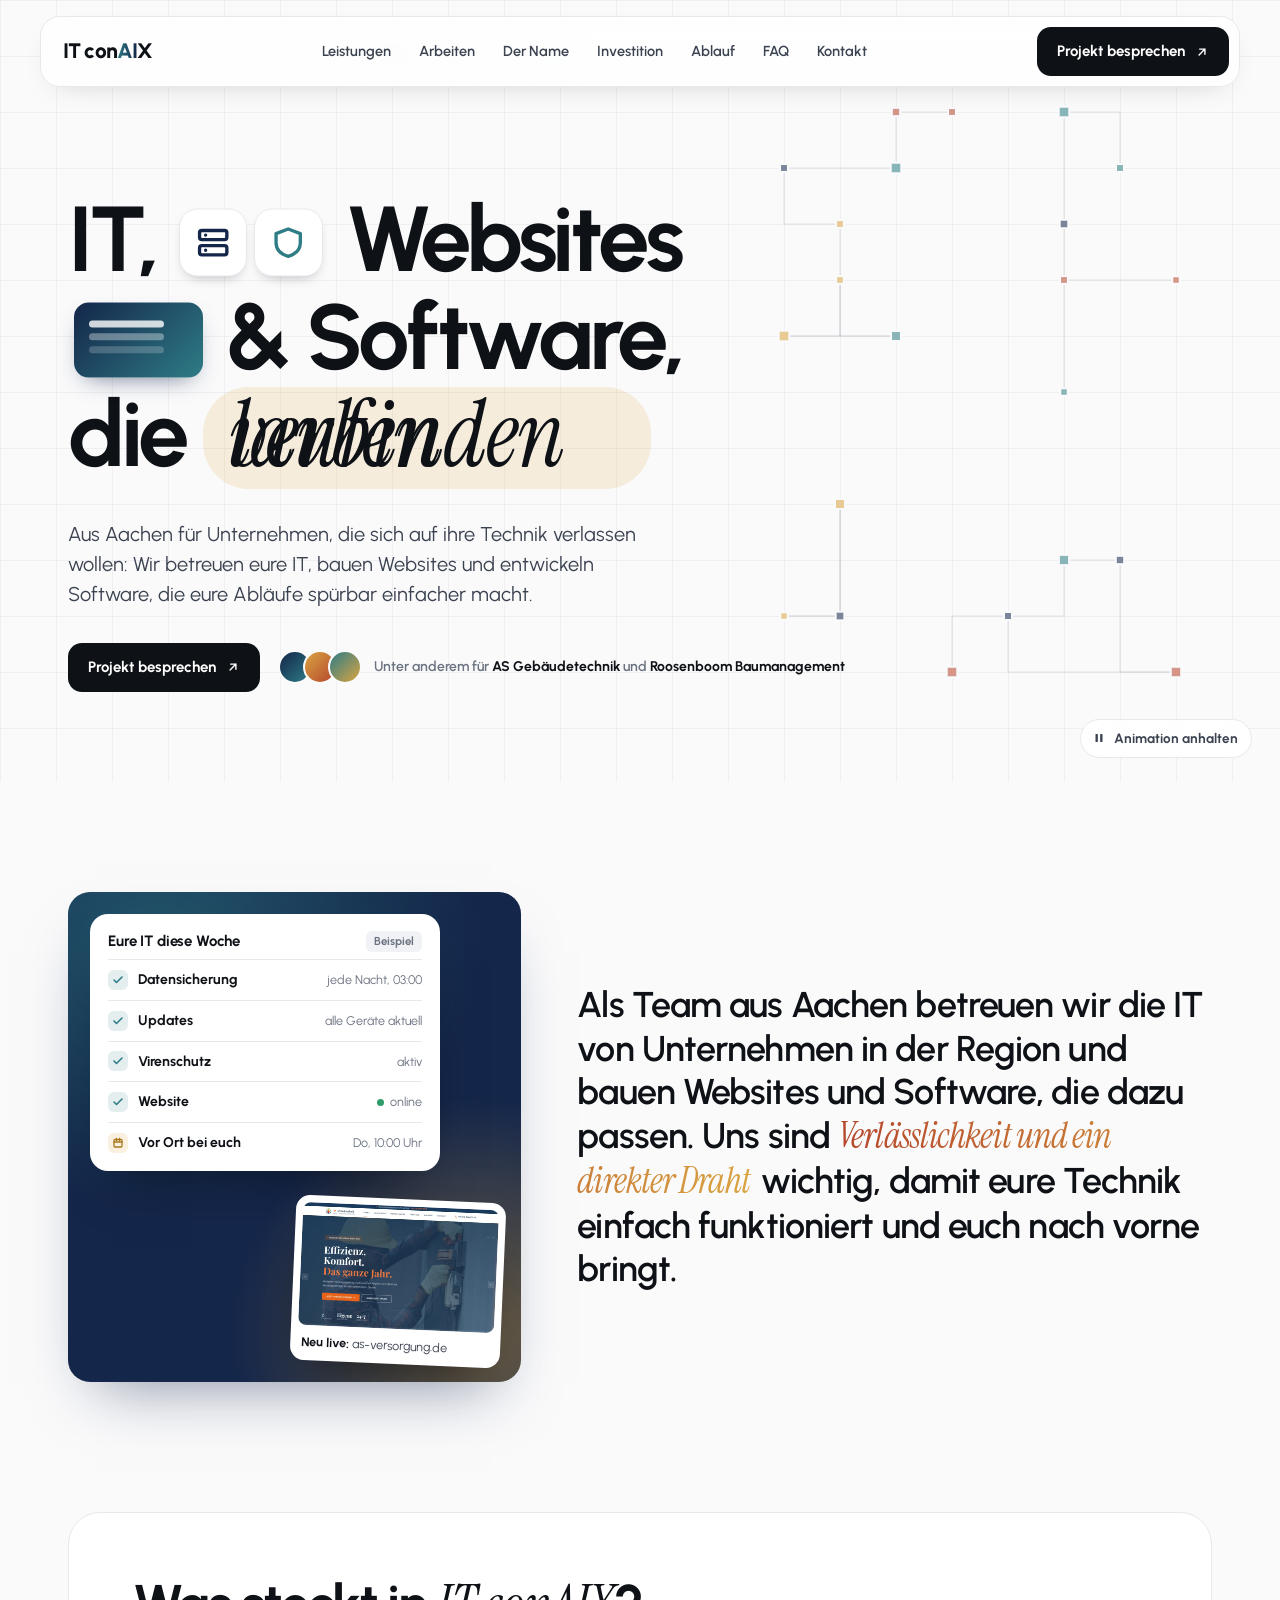
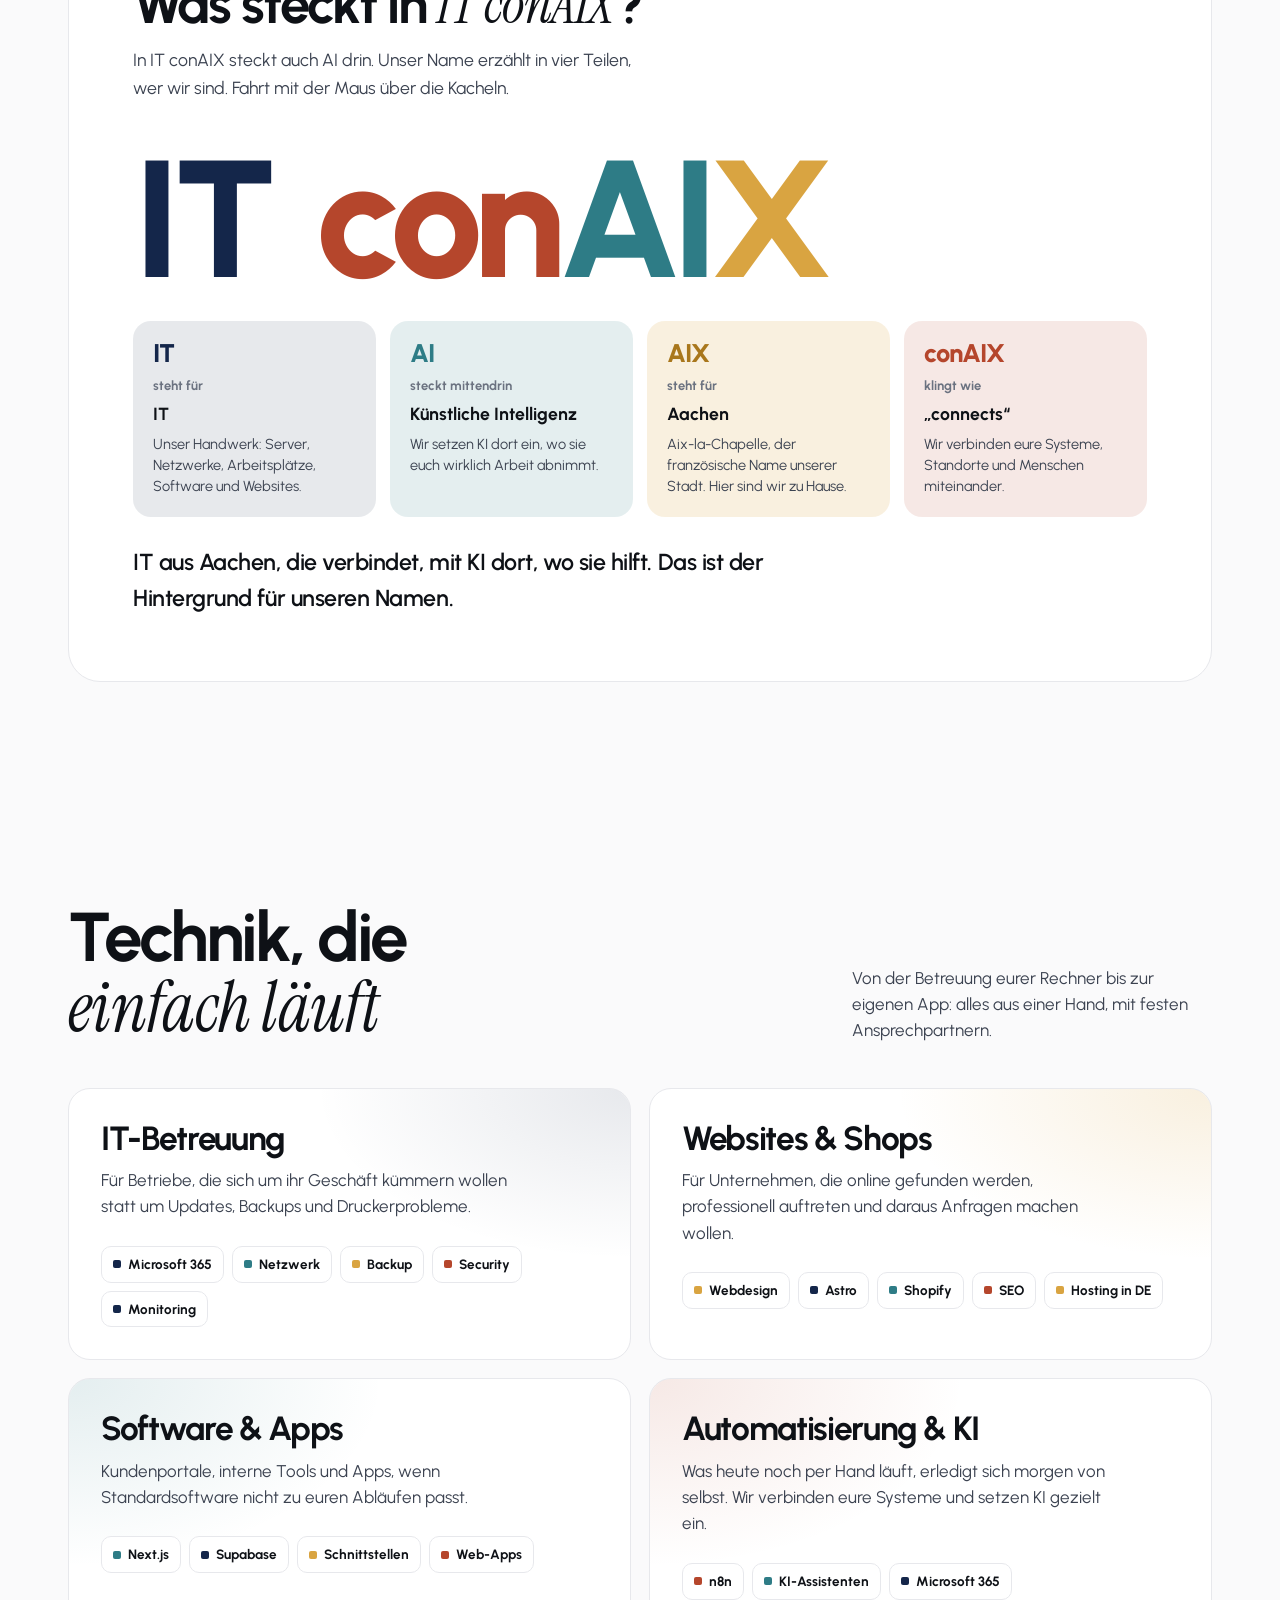
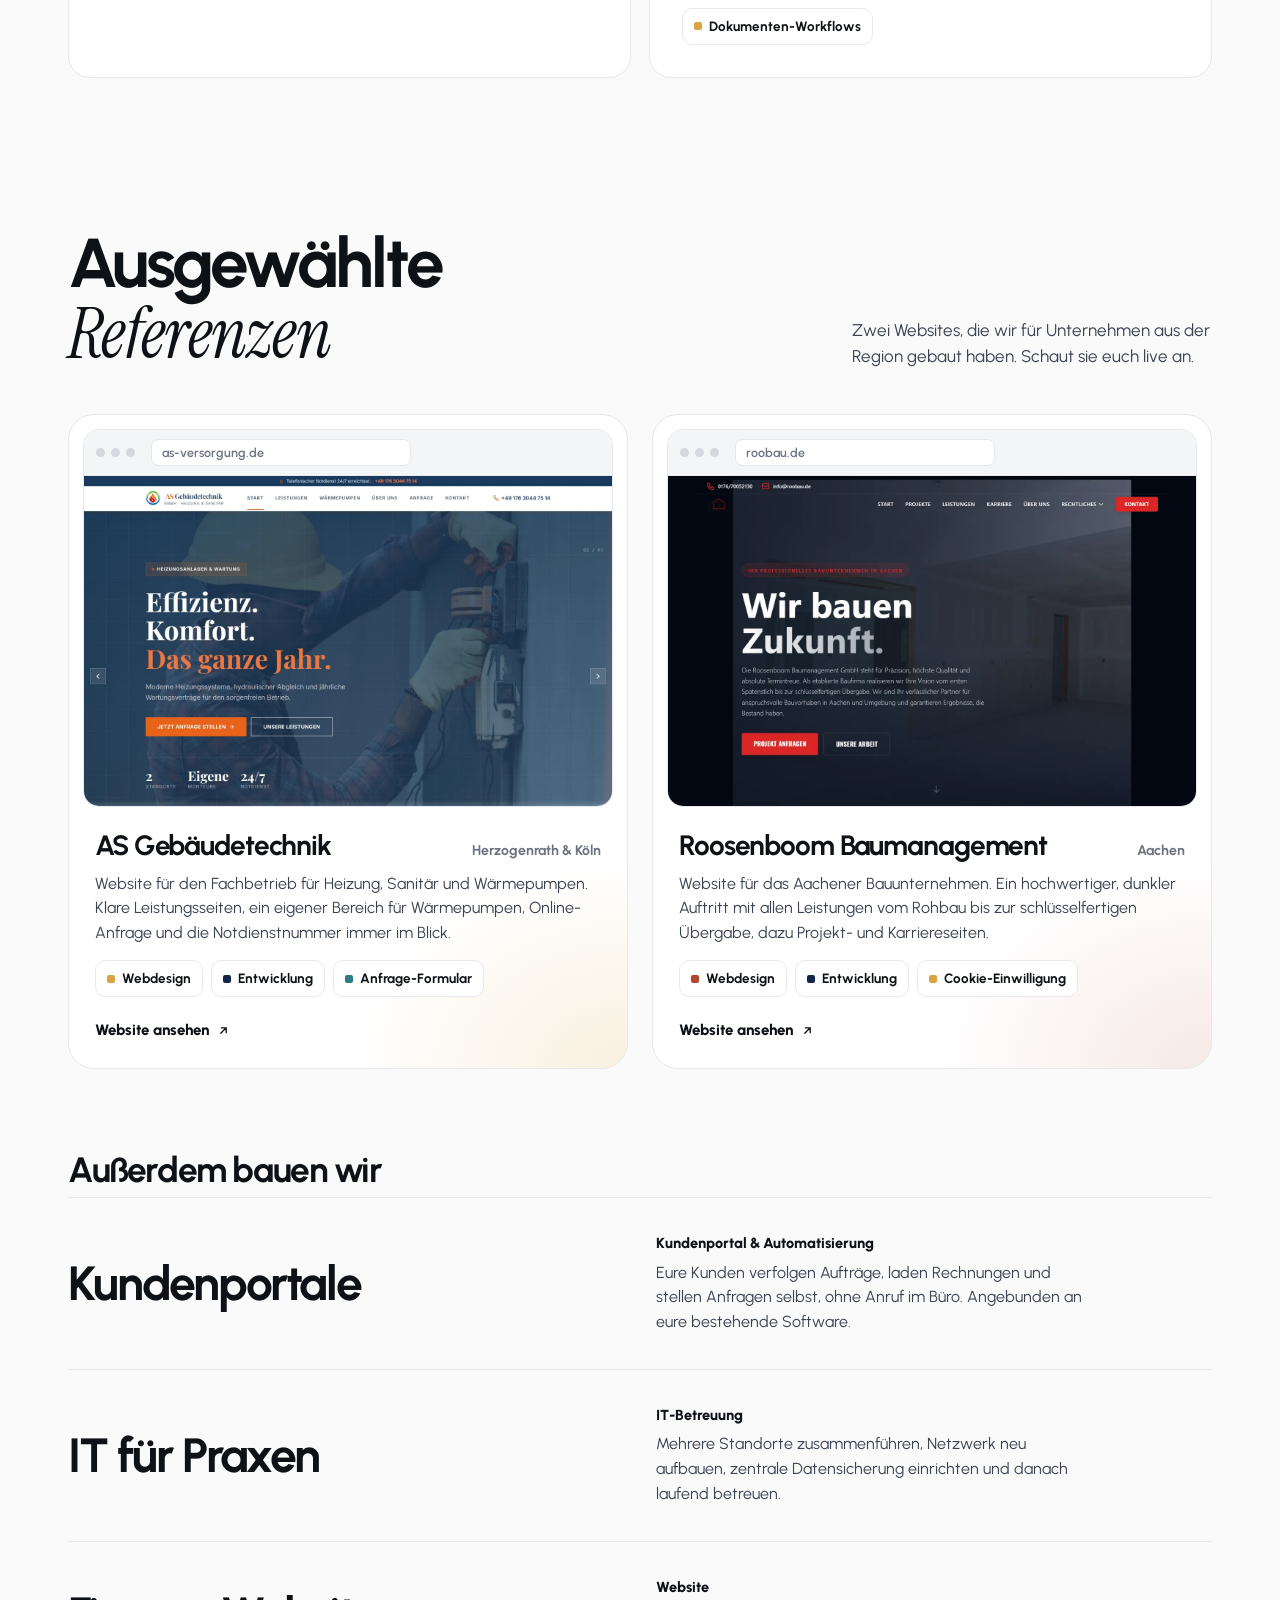
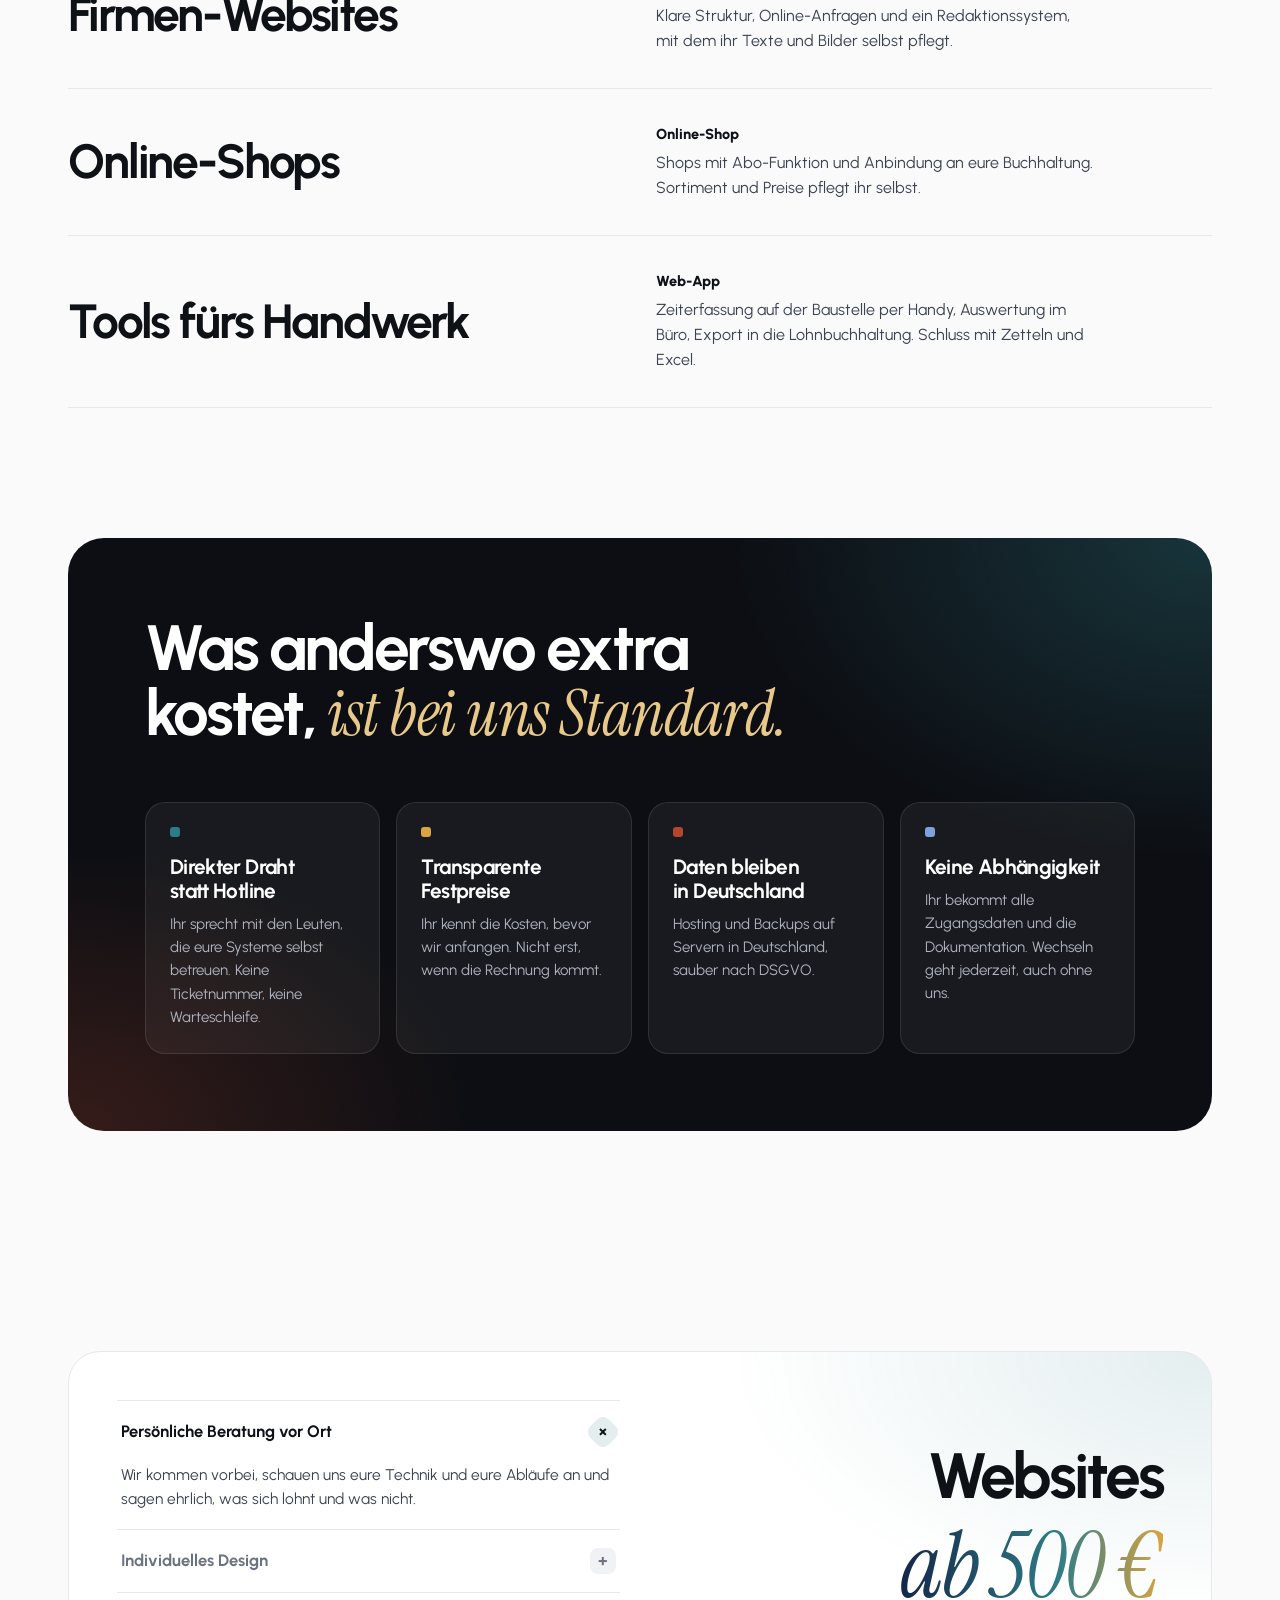
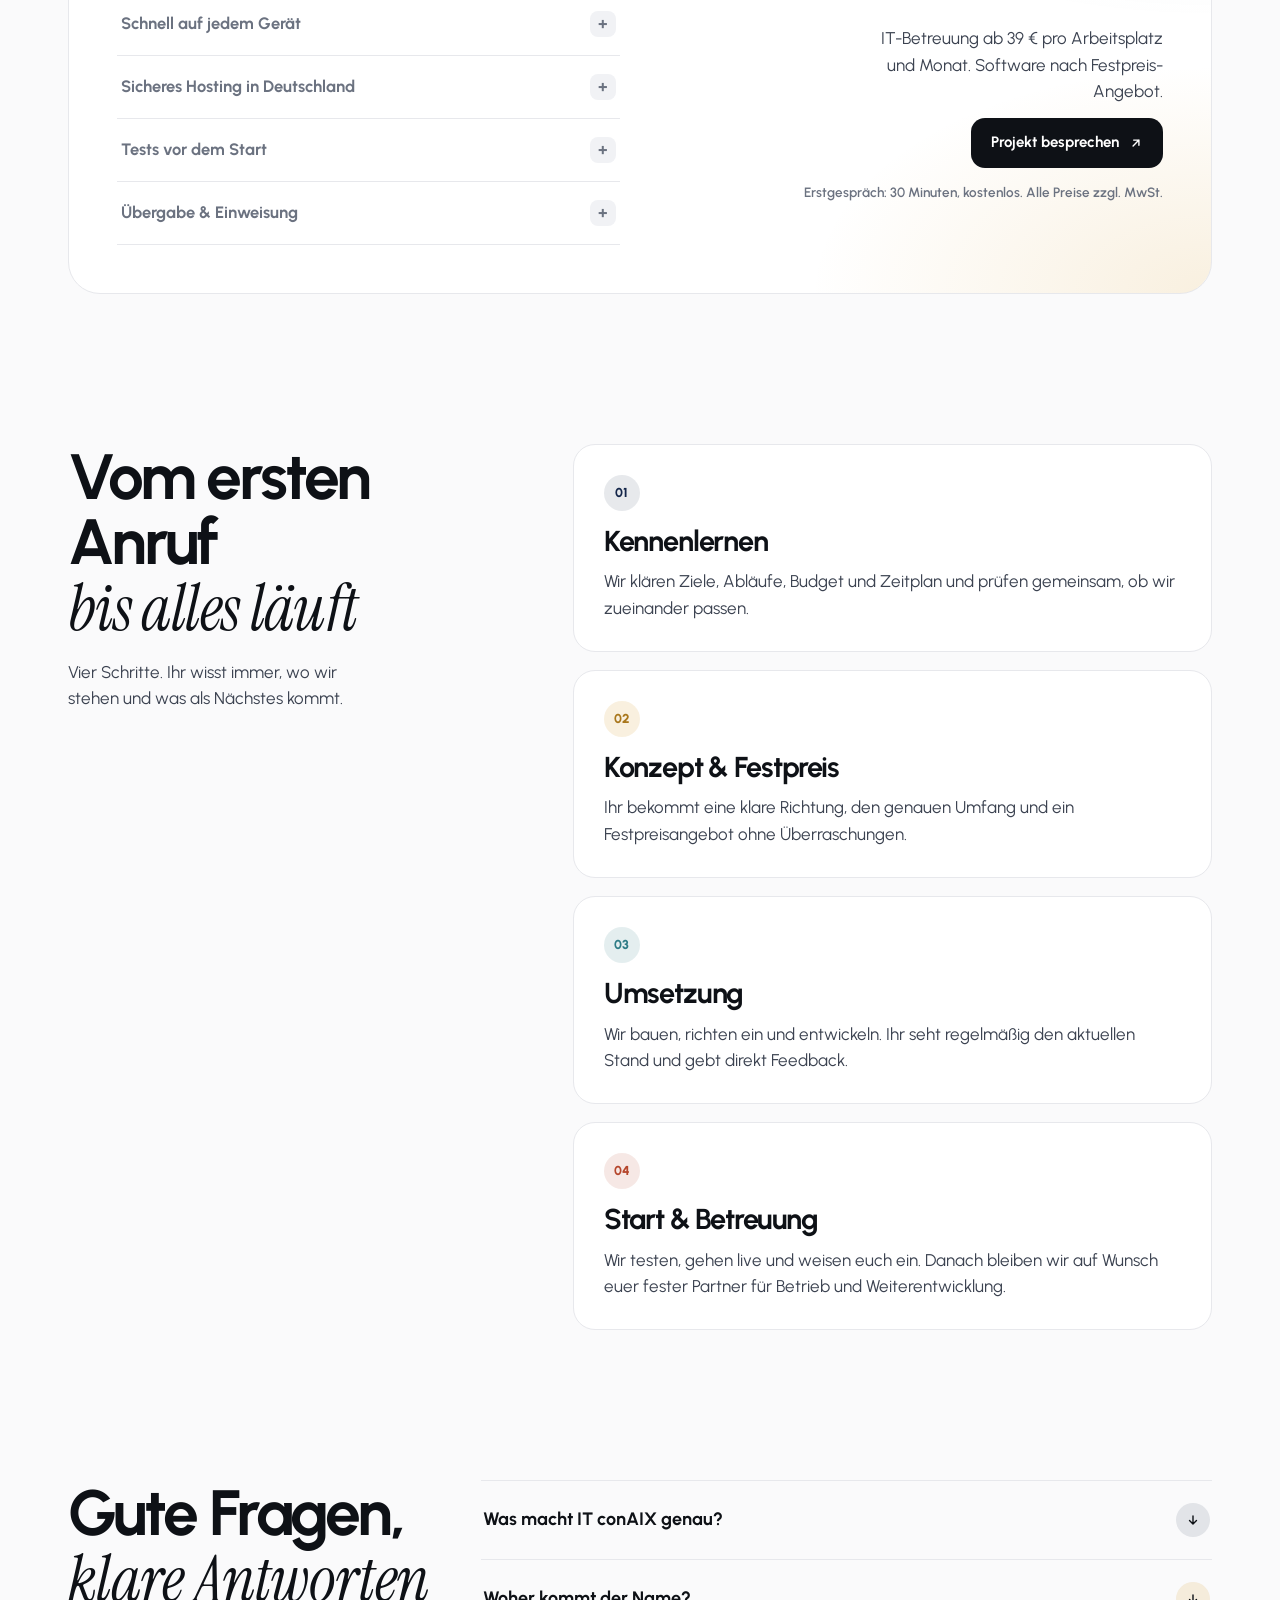
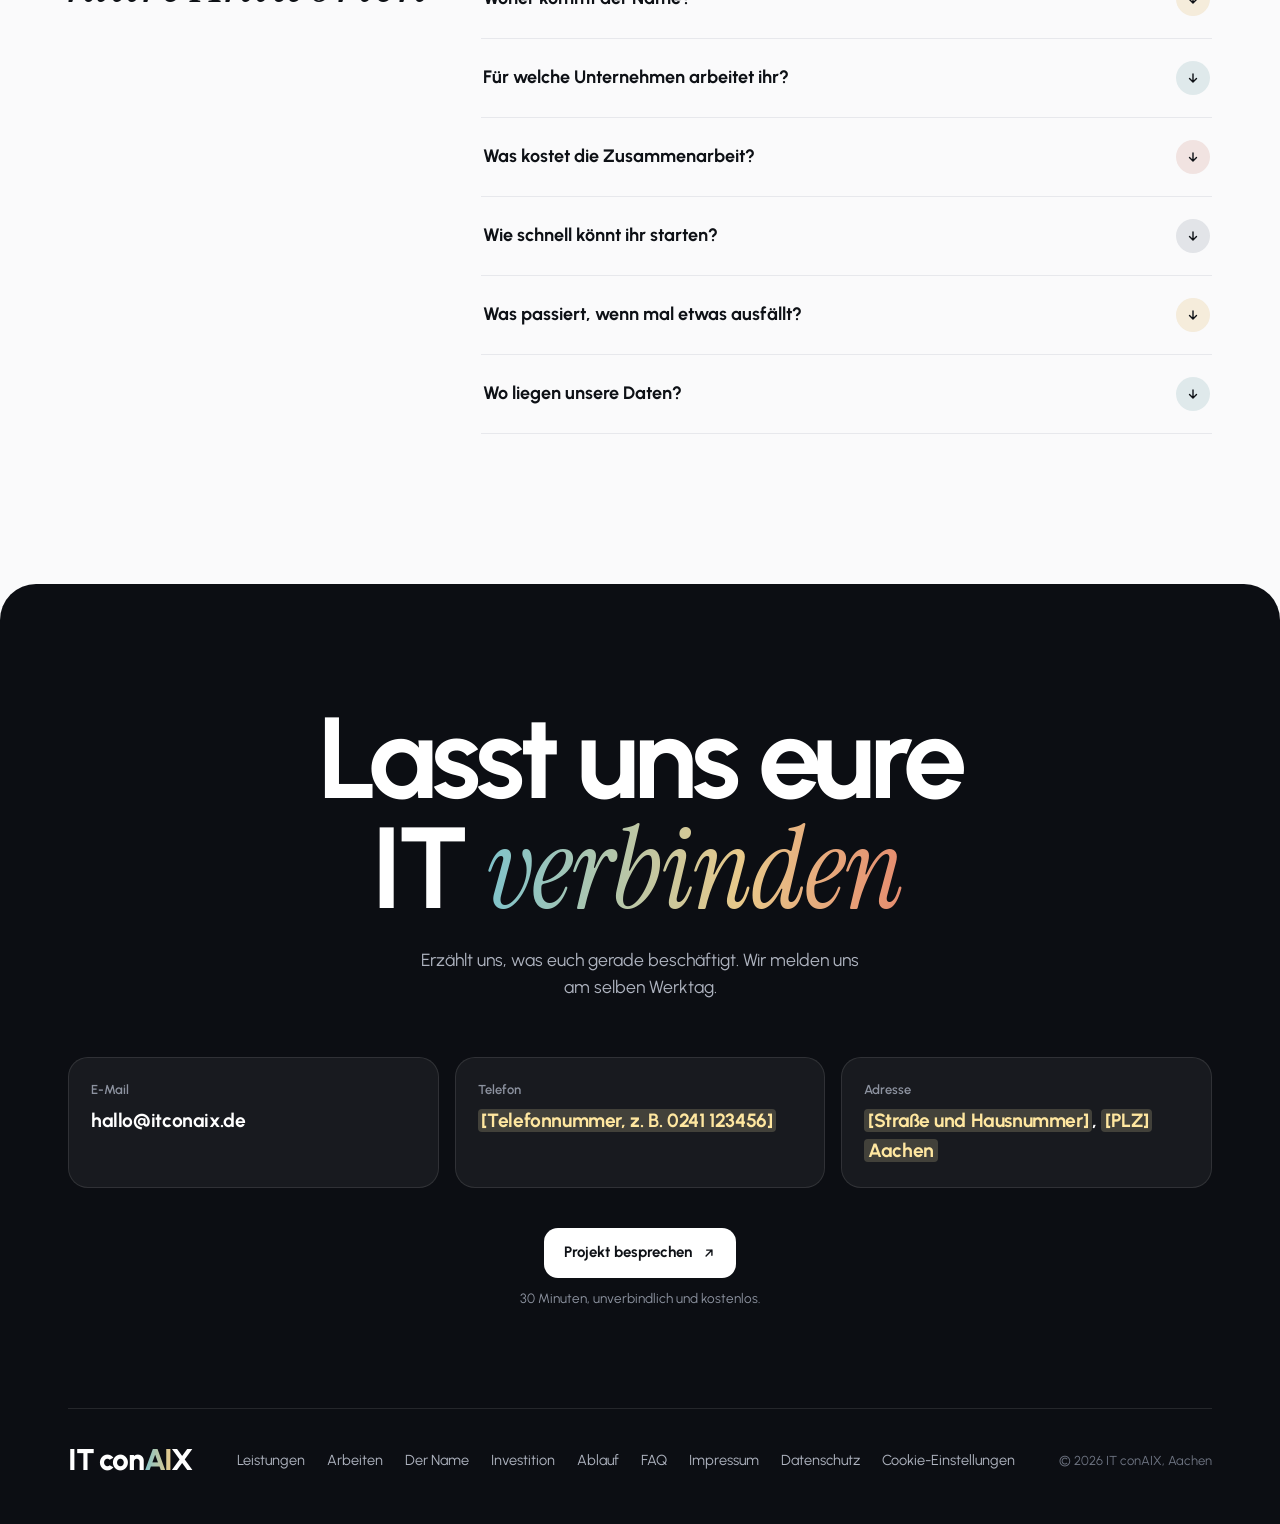
==== index.html @ d898c25f "Websites ab 500 €, Wochenbericht-Kachel statt AIX/Koordinaten Die Kachel neben dem Über-uns-Text zei" ====
<!doctype html>
<html lang="de">
<head>
<meta charset="utf-8">
<meta name="viewport" content="width=device-width, initial-scale=1">
<title>IT conAIX – IT-Betreuung, Websites und Software aus Aachen</title>
<meta name="description" content="IT conAIX aus Aachen: IT-Betreuung für Unternehmen, Websites und Online-Shops, Software und Automatisierung. Persönlich, mit Festpreisen und Hosting in Deutschland.">
<meta name="theme-color" content="#FAFAFB">
<link rel="icon" href="favicon.svg" type="image/svg+xml">
<link rel="canonical" href="https://facecem.github.io/itconaix/">
<meta property="og:type" content="website">
<meta property="og:locale" content="de_DE">
<meta property="og:site_name" content="IT conAIX">
<meta property="og:title" content="IT conAIX – IT, Websites und Software aus Aachen">
<meta property="og:description" content="IT-Betreuung, Websites und Software für Unternehmen in Aachen und der Region. Persönlich, mit Festpreisen und Hosting in Deutschland.">
<meta property="og:url" content="https://facecem.github.io/itconaix/">
<link rel="preload" href="assets/fonts/urbanist-latin.woff2" as="font" type="font/woff2" crossorigin>
<link rel="stylesheet" href="assets/fonts.css">
<link rel="stylesheet" href="assets/site.css">
<script src="assets/site.js"></script>
<style>
  :root{
    --bg:#FAFAFB;
    --card:#FFFFFF;
    --ink:#0E1116;
    --ink-2:#3B4250;
    --muted:#6B7280;
    --line:#E7E8EC;
    --grid:rgba(14,17,22,.045);
    --navy:#14264A;
    --teal:#2E7C86;
    --ochre:#D9A441;
    --brick:#B5462C;
    --navy-t:rgba(20,38,74,.10);
    --teal-t:rgba(46,124,134,.13);
    --ochre-t:rgba(217,164,65,.17);
    --brick-t:rgba(181,70,44,.12);
    --dark:#0C0E13;
    --r:22px;
    --ease:cubic-bezier(.22,.8,.2,1);
    color-scheme:light;
  }
  *{box-sizing:border-box}
  html{scroll-behavior:smooth;scroll-padding-top:110px}
  body{margin:0;background:var(--bg);color:var(--ink);font-family:"Urbanist",system-ui,-apple-system,"Segoe UI",sans-serif;
    font-size:17px;line-height:1.55;-webkit-font-smoothing:antialiased;overflow-x:hidden}
  a{color:inherit;text-decoration:none}
  p{margin:0}
  h1,h2,h3{margin:0;font-weight:700;letter-spacing:-.035em;line-height:1.02;text-wrap:balance}
  .serif{font-family:"Instrument Serif",Georgia,serif;font-style:italic;font-weight:400;letter-spacing:-.01em}
  .wrap{max-width:1200px;margin:0 auto;padding:0 28px}
  section{padding:110px 0;position:relative}
  :focus-visible{outline:2px solid var(--teal);outline-offset:3px;border-radius:8px}
  .gridbg{background-image:linear-gradient(var(--grid) 1px,transparent 1px),linear-gradient(90deg,var(--grid) 1px,transparent 1px);background-size:56px 56px}

  /* ---------- Nav ---------- */
  .nav{position:fixed;top:16px;left:0;right:0;z-index:50;padding:0 16px}
  .nav-in{max-width:1200px;margin:0 auto;display:flex;align-items:center;justify-content:space-between;gap:16px;
    background:rgba(255,255,255,.82);backdrop-filter:blur(14px);-webkit-backdrop-filter:blur(14px);
    border:1px solid var(--line);border-radius:20px;padding:10px 10px 10px 22px;box-shadow:0 10px 30px -18px rgba(14,17,22,.25);position:relative}
  .logo{font-weight:800;font-size:21px;letter-spacing:-.04em;display:flex;align-items:baseline}
  .logo .ai{background:linear-gradient(90deg,var(--teal),var(--navy));-webkit-background-clip:text;background-clip:text;color:transparent}
  .links{display:flex;gap:4px}
  .links a{font-size:14.5px;font-weight:600;padding:8px 12px;border-radius:10px;color:var(--ink-2);transition:background .2s,color .2s}
  .links a:hover{background:#F1F2F5;color:var(--ink)}
  .btn{display:inline-flex;align-items:center;gap:10px;font-weight:700;font-size:15px;padding:13px 20px;border-radius:14px;cursor:pointer;border:0;font-family:inherit;transition:transform .2s var(--ease),background .2s,box-shadow .2s}
  .btn svg{transition:transform .25s var(--ease)}
  .btn:hover svg{transform:translate(2px,-2px)}
  .btn-dark{background:var(--ink);color:#fff}
  .btn-dark:hover{background:var(--navy);transform:translateY(-1px)}
  .btn-light{background:#fff;color:var(--ink)}
  .btn-light:hover{transform:translateY(-1px)}
  .burger{display:none;background:#F1F2F5;border:0;border-radius:12px;height:44px;padding:0 14px;cursor:pointer;font:inherit;font-weight:700}
  @media(max-width:1020px){
    .links{display:none;position:absolute;left:0;right:0;top:calc(100% + 8px);flex-direction:column;background:#fff;border:1px solid var(--line);border-radius:18px;padding:10px}
    .links.open{display:flex}
    .burger{display:block}
    .nav .btn{display:none}
  }

  /* ---------- Hero ---------- */
  .hero{padding:190px 0 90px;position:relative;overflow:hidden}
  .hero canvas{position:absolute;inset:0;width:100%;height:100%;z-index:0}
  .hero .wrap{position:relative;z-index:1}
  .hero h1{font-size:clamp(2.7rem,7.2vw,6rem);font-weight:700;letter-spacing:-.045em;line-height:1.06;max-width:14ch}
  .chip{display:inline-flex;vertical-align:middle;gap:.08em;align-items:center;margin:0 .06em;transform:translateY(-.06em)}
  .chip i{display:grid;place-items:center;width:.74em;height:.74em;border-radius:.2em;background:#fff;border:1px solid var(--line);box-shadow:0 6px 14px -8px rgba(14,17,22,.4)}
  .chip i svg{width:55%;height:55%}
  .chip.img{height:.82em;width:1.4em;border-radius:.16em;overflow:hidden;background:linear-gradient(135deg,var(--navy),var(--teal));box-shadow:0 10px 24px -12px rgba(20,38,74,.7);position:relative}
  .chip.img::after{content:"";position:absolute;left:12%;right:30%;top:24%;height:9%;background:rgba(255,255,255,.8);border-radius:9px;box-shadow:0 .14em 0 rgba(255,255,255,.35),0 .28em 0 rgba(255,255,255,.2)}
  .rot{display:inline-grid;vertical-align:baseline;padding:0 .28em .04em;border-radius:.5em;background:var(--teal-t);transition:background .5s}
  .rot span{grid-area:1/1;font-family:"Instrument Serif",Georgia,serif;font-style:italic;font-weight:400;letter-spacing:-.01em;
    transition:transform .6s var(--ease),opacity .45s;opacity:0;transform:translateY(40%)}
  .rot span.on{opacity:1;transform:none}
  .rot span.out{opacity:0;transform:translateY(-40%)}
  .hero .sub{margin-top:30px;font-size:clamp(1.05rem,1.8vw,1.25rem);color:var(--ink-2);max-width:48ch;line-height:1.5}
  .hero .acts{margin-top:34px;display:flex;flex-wrap:wrap;gap:18px;align-items:center}
  .trust{display:flex;align-items:center;gap:12px;font-size:14px;color:var(--muted);font-weight:600}
  .faces{display:flex}
  .faces i{width:34px;height:34px;border-radius:50%;border:2px solid var(--bg);margin-left:-9px;display:block}
  .faces i:first-child{margin-left:0}

  /* ---------- Logo strip ---------- */
  .strip{padding:30px 0 10px}
  .strip p{text-align:center;font-size:13.5px;font-weight:600;color:var(--muted);margin-bottom:18px}
  .marq{overflow:hidden;-webkit-mask:linear-gradient(90deg,transparent,#000 12%,#000 88%,transparent);mask:linear-gradient(90deg,transparent,#000 12%,#000 88%,transparent)}
  .marq .t{display:flex;gap:64px;width:max-content;animation:m 38s linear infinite;padding-right:64px}
  .marq span{font-weight:800;font-size:22px;letter-spacing:-.03em;color:#B7BAC2;white-space:nowrap}
  .marq span:nth-child(3n){font-family:"Instrument Serif",serif;font-style:italic;font-weight:400;font-size:26px}
  @keyframes m{to{transform:translateX(-50%)}}

  /* ---------- About ---------- */
  .about{display:grid;grid-template-columns:5fr 7fr;gap:56px;align-items:center}
  .photo{border-radius:var(--r);min-height:360px;position:relative;overflow:hidden;
    background:radial-gradient(120% 90% at 20% 10%,rgba(46,124,134,.55),transparent 60%),radial-gradient(90% 80% at 90% 90%,rgba(217,164,65,.45),transparent 60%),var(--navy);
    box-shadow:0 30px 60px -30px rgba(20,38,74,.55)}
  .photo{min-height:490px}
  .status{position:absolute;left:22px;top:22px;width:min(350px,calc(100% - 44px));background:#fff;border-radius:18px;padding:16px 18px 8px;
    box-shadow:0 24px 50px -24px rgba(0,0,0,.55)}
  .st-h{display:flex;justify-content:space-between;align-items:center;gap:10px;margin-bottom:6px}
  .st-h b{font-size:15px;letter-spacing:-.01em}
  .st-h span{font-size:11.5px;font-weight:700;color:var(--muted);background:#F1F2F5;border-radius:6px;padding:2px 8px}
  .st-r{display:flex;align-items:center;gap:10px;padding:9px 0;border-top:1px solid var(--line);font-size:14px;color:var(--ink-2)}
  .st-r b{color:var(--ink);font-weight:700}
  .st-r small{margin-left:auto;font-size:12.5px;color:var(--muted);white-space:nowrap}
  .ok{width:20px;height:20px;border-radius:6px;display:grid;place-items:center;flex:none;background:var(--teal-t);color:var(--teal);
    opacity:0;transform:scale(.5);transition:opacity .4s,transform .5s var(--ease)}
  .ok svg{width:12px;height:12px}
  .photo.in .ok{opacity:1;transform:none}
  .st-r:nth-child(3) .ok{transition-delay:.25s}.st-r:nth-child(4) .ok{transition-delay:.5s}
  .st-r:nth-child(5) .ok{transition-delay:.75s}.st-r:nth-child(6) .ok{transition-delay:1s}
  .st-r .cal{background:var(--ochre-t);color:#A9771C}
  .livedot{width:7px;height:7px;border-radius:50%;background:#2E9D6A;display:inline-block;margin-right:6px;animation:breath 2.2s ease-in-out infinite}
  @keyframes breath{50%{opacity:.25}}
  .live{position:absolute;right:18px;bottom:18px;width:min(210px,56%);background:#fff;border-radius:14px;padding:7px 7px 9px;
    box-shadow:0 24px 50px -20px rgba(0,0,0,.6);transform:rotate(2.5deg);transition:transform .5s var(--ease)}
  .live:hover{transform:rotate(0) translateY(-3px)}
  .live img{display:block;width:100%;height:auto;aspect-ratio:16/10;object-fit:cover;object-position:top;border-radius:8px}
  .live span{display:block;font-size:12.5px;color:var(--ink-2);padding:7px 4px 0}
  .live span b{color:var(--ink)}
  @media(max-width:520px){.photo{min-height:520px}.live{width:62%}}
  .about p.big{font-size:clamp(1.5rem,2.8vw,2.3rem);line-height:1.22;letter-spacing:-.025em;font-weight:600}
  .hl{font-family:"Instrument Serif",serif;font-style:italic;font-weight:400;background:linear-gradient(90deg,var(--brick),var(--ochre));-webkit-background-clip:text;background-clip:text;color:transparent;padding-right:.08em}
  @media(max-width:860px){.about{grid-template-columns:1fr}}

  /* ---------- Name ---------- */
  .name{background:var(--card);border:1px solid var(--line);border-radius:32px;padding:clamp(28px,5vw,64px);position:relative;overflow:hidden}
  .name h2{font-size:clamp(2rem,4.4vw,3.4rem)}
  .name .intro{color:var(--ink-2);max-width:52ch;margin-top:14px;font-size:1.1rem}
  .word{margin:44px 0 26px;display:flex;flex-wrap:wrap;align-items:flex-end;font-weight:800;letter-spacing:-.05em;line-height:.9;font-size:clamp(3.6rem,13vw,10.5rem);user-select:none}
  .word b{font-weight:800;display:inline-block;transition:color .35s,transform .45s var(--ease),opacity .35s}
  .word .gap{width:.28em}
  .word .it{color:var(--navy)}
  .word .con{color:var(--brick)}
  .word .ai{color:var(--teal)}
  .word .x{color:var(--ochre)}
  .word[class*="hot-"] b{opacity:.16}
  .word.hot-it .it,
  .word.hot-ai .ai,
  .word.hot-aix .ai,.word.hot-aix .x,
  .word.hot-conaix .con,.word.hot-conaix .ai,.word.hot-conaix .x{opacity:1;transform:translateY(-.06em)}
  .keys{display:grid;grid-template-columns:repeat(4,1fr);gap:14px}
  .key{border-radius:18px;padding:20px;cursor:default;transition:transform .3s var(--ease),box-shadow .3s}
  .key:hover,.key:focus{transform:translateY(-3px);box-shadow:0 16px 30px -22px rgba(14,17,22,.5)}
  .key .p{font-weight:800;font-size:1.6rem;letter-spacing:-.04em;line-height:1}
  .key .eq{font-size:13px;font-weight:700;color:var(--muted);margin:10px 0 4px}
  .key .m{font-weight:700;font-size:1.1rem}
  .key p{font-size:14.5px;color:var(--ink-2);margin-top:6px;line-height:1.45}
  .k-it{background:var(--navy-t)}.k-it .p{color:var(--navy)}
  .k-ai{background:var(--teal-t)}.k-ai .p{color:var(--teal)}
  .k-aix{background:var(--ochre-t)}.k-aix .p{color:#A9771C}
  .k-con{background:var(--brick-t)}.k-con .p{color:var(--brick)}
  .name .sum{margin-top:28px;font-size:clamp(1.15rem,2vw,1.45rem);font-weight:600;letter-spacing:-.02em;max-width:52ch}
  @media(max-width:900px){.keys{grid-template-columns:1fr 1fr}}
  @media(max-width:520px){.keys{grid-template-columns:1fr}}

  /* ---------- Section head ---------- */
  .head{display:flex;justify-content:space-between;align-items:flex-end;gap:24px;flex-wrap:wrap;margin-bottom:44px}
  .head h2{font-size:clamp(2.3rem,5.4vw,4.4rem);letter-spacing:-.045em}
  .head p{color:var(--ink-2);max-width:36ch}

  /* ---------- Services ---------- */
  .svc{display:grid;grid-template-columns:1fr 1fr;gap:18px}
  .card{background:var(--card);border:1px solid var(--line);border-radius:var(--r);padding:32px;position:relative;overflow:hidden;transition:transform .35s var(--ease),box-shadow .35s}
  .card::before{content:"";position:absolute;inset:0;z-index:0;pointer-events:none}
  .card > *{position:relative;z-index:1}
  .card:hover{transform:translateY(-4px);box-shadow:0 26px 50px -30px rgba(14,17,22,.35)}
  .c1::before{background:radial-gradient(80% 90% at 100% 0%,var(--navy-t),transparent 70%)}
  .c2::before{background:radial-gradient(80% 90% at 100% 0%,var(--ochre-t),transparent 70%)}
  .c3::before{background:radial-gradient(80% 90% at 0% 0%,var(--teal-t),transparent 70%)}
  .c4::before{background:radial-gradient(80% 90% at 0% 0%,var(--brick-t),transparent 70%)}
  .card h3{font-size:2.1rem;letter-spacing:-.04em}
  .card .d{color:var(--ink-2);margin-top:12px;max-width:44ch}
  .tags{display:flex;flex-wrap:wrap;gap:8px;margin-top:26px}
  .tag{display:inline-flex;align-items:center;gap:7px;font-size:13.5px;font-weight:700;padding:7px 11px;border-radius:10px;background:#fff;border:1px solid var(--line)}
  .tag i{width:8px;height:8px;border-radius:2px;display:block}
  @media(max-width:820px){.svc{grid-template-columns:1fr}}

  /* ---------- Referenzen ---------- */
  .refs{display:grid;grid-template-columns:1fr 1fr;gap:24px;margin-bottom:84px}
  .ref{display:flex;flex-direction:column;background:var(--card);border:1px solid var(--line);border-radius:26px;overflow:hidden;position:relative;
    transition:box-shadow .35s,border-color .35s}
  .ref:hover{box-shadow:0 30px 60px -34px rgba(14,17,22,.45);border-color:#D9DBE1}
  .ref::before{content:"";position:absolute;inset:0;pointer-events:none;z-index:0}
  .ref.r1::before{background:radial-gradient(70% 45% at 100% 100%,var(--ochre-t),transparent 70%)}
  .ref.r2::before{background:radial-gradient(70% 45% at 100% 100%,var(--brick-t),transparent 70%)}
  .ref > *{position:relative;z-index:1}
  .ref .shot{margin:14px 14px 0;border-radius:16px;overflow:hidden;border:1px solid var(--line);background:#F1F2F5}
  .ref .bar{display:flex;align-items:center;gap:6px;padding:9px 12px;background:#F4F5F7;border-bottom:1px solid var(--line)}
  .ref .bar i{width:9px;height:9px;border-radius:50%;background:#D5D8DE;display:block}
  .ref .bar span{margin-left:10px;font-size:12.5px;font-weight:600;color:var(--muted);background:#fff;border:1px solid var(--line);border-radius:8px;padding:3px 10px;flex:1;max-width:260px}
  .ref .shot img{display:block;width:100%;height:auto;aspect-ratio:16/10;object-fit:cover;object-position:top;transition:transform .8s var(--ease)}
  .ref:hover .shot img{transform:scale(1.03)}
  .ref .info{padding:24px 26px 26px;display:flex;flex-direction:column;gap:10px;flex:1}
  .ref .top{display:flex;justify-content:space-between;align-items:baseline;gap:12px;flex-wrap:wrap}
  .ref h3{font-size:1.75rem;letter-spacing:-.04em}
  .ref .where{font-size:14px;font-weight:700;color:var(--muted)}
  .ref p{color:var(--ink-2);font-size:16px}
  .ref .rtags{display:flex;flex-wrap:wrap;gap:8px;margin-top:4px}
  .ref .go{margin-top:auto;padding-top:12px;display:inline-flex;align-items:center;gap:8px;font-weight:800;font-size:15px}
  .ref .go svg{transition:transform .25s var(--ease)}
  .ref:hover .go svg{transform:translate(2px,-2px)}
  .more-h{font-size:clamp(1.6rem,3vw,2.2rem);letter-spacing:-.04em;margin:0 0 8px}
  @media(max-width:860px){.refs{grid-template-columns:1fr;margin-bottom:64px}}
  .trust b{color:var(--ink);font-weight:700}

  /* ---------- Work list ---------- */
  .work{border-top:1px solid var(--line)}
  .proj{display:grid;grid-template-columns:1fr 1fr;gap:32px;padding:34px 0;border-bottom:1px solid var(--line);align-items:center;cursor:pointer}
  .proj h3{font-size:clamp(1.9rem,4vw,3rem);letter-spacing:-.045em;transition:transform .45s var(--ease),color .3s}
  .proj:hover h3{transform:translateX(12px);color:var(--navy)}
  .proj .cat{font-weight:800;font-size:14.5px}
  .proj .txt{color:var(--ink-2);font-size:16px;margin-top:6px;max-width:44ch}
  .preview{position:fixed;left:0;top:0;width:300px;height:190px;border-radius:18px;pointer-events:none;z-index:40;
    opacity:0;transform:translate(-50%,-50%) scale(.85) rotate(-3deg);transition:opacity .25s,transform .35s var(--ease);
    box-shadow:0 30px 60px -20px rgba(14,17,22,.5);display:grid;place-items:center;color:#fff;font-weight:700;font-size:14px;text-align:center;padding:16px}
  .preview.on{opacity:1;transform:translate(-50%,-50%) scale(1) rotate(-3deg)}
  @media(max-width:760px){.proj{grid-template-columns:1fr;gap:10px}.preview{display:none}}

  /* ---------- Quote ---------- */
  .quote{text-align:center}
  .quote blockquote{margin:0 auto;max-width:24ch;font-size:clamp(1.8rem,4.2vw,3.4rem);font-weight:600;letter-spacing:-.035em;line-height:1.15;text-wrap:balance}
  .quote .pill{display:inline-block;padding:0 .25em;border-radius:.3em;background:var(--ochre-t)}
  .quote .ph-note{margin-top:22px;font-size:14px;color:var(--muted);font-weight:600}

  /* ---------- Dark values ---------- */
  .darkbox{background:radial-gradient(70% 90% at 100% 0%,rgba(46,124,134,.35),transparent 60%),radial-gradient(60% 80% at 0% 100%,rgba(181,70,44,.25),transparent 60%),var(--dark);
    color:#fff;border-radius:36px;padding:clamp(34px,6vw,80px);overflow:hidden;position:relative}
  .darkbox h2{font-size:clamp(2.1rem,5vw,4rem);letter-spacing:-.045em;max-width:17ch}
  .darkbox h2 .serif{color:#E8C98A}
  .founders{display:flex;align-items:center;gap:14px;margin-top:26px;color:#C9CDD6;font-size:14.5px}
  .founders i{width:74px;height:50px;border-radius:12px;display:block;background:linear-gradient(135deg,var(--teal),var(--navy));border:1px solid rgba(255,255,255,.2)}
  .vals{display:grid;grid-template-columns:repeat(4,1fr);gap:16px;margin-top:56px}
  .val{background:rgba(255,255,255,.05);border:1px solid rgba(255,255,255,.1);border-radius:20px;padding:24px;transition:background .3s,transform .3s var(--ease)}
  .val:hover{background:rgba(255,255,255,.09);transform:translateY(-3px)}
  .val h3{font-size:1.3rem;letter-spacing:-.03em;line-height:1.15}
  .val p{color:#AEB3BF;font-size:15px;margin-top:10px}
  .val .dot{width:10px;height:10px;border-radius:3px;margin-bottom:18px}
  @media(max-width:900px){.vals{grid-template-columns:1fr 1fr}}
  @media(max-width:520px){.vals{grid-template-columns:1fr}}

  /* ---------- Accordion (shared) ---------- */
  .acc{border-top:1px solid var(--line)}
  .acc button{all:unset;box-sizing:border-box;width:100%;cursor:pointer;display:flex;justify-content:space-between;align-items:center;gap:12px;padding:18px 4px;font-weight:700;font-size:16.5px;color:var(--muted);transition:color .2s}
  .acc button:focus-visible{outline:2px solid var(--teal);outline-offset:2px}
  .acc button:hover,.acc .open button{color:var(--ink)}
  .acc .it{border-bottom:1px solid var(--line)}
  .acc .body{display:grid;grid-template-rows:0fr;transition:grid-template-rows .45s var(--ease)}
  .acc .body > div{overflow:hidden}
  .acc .body p{color:var(--ink-2);font-size:15.5px;padding:0 4px 18px}
  .acc .open .body{grid-template-rows:1fr}
  .acc .pm{width:26px;height:26px;border-radius:8px;display:grid;place-items:center;background:#F1F2F5;flex:none;transition:transform .35s var(--ease),background .2s;font-weight:700}
  .acc .open .pm{transform:rotate(45deg);background:var(--teal-t)}

  /* ---------- Pricing ---------- */
  .price{display:grid;grid-template-columns:1fr 1fr;gap:40px;background:var(--card);border:1px solid var(--line);border-radius:32px;padding:clamp(24px,4vw,48px);position:relative;overflow:hidden}
  .price::before{content:"";position:absolute;inset:0;background:radial-gradient(60% 70% at 100% 0%,var(--teal-t),transparent 70%),radial-gradient(50% 60% at 100% 100%,var(--ochre-t),transparent 70%);pointer-events:none}
  .price > *{position:relative}
  .ptag{display:flex;flex-direction:column;justify-content:center;align-items:flex-end;text-align:right;gap:14px}
  .ptag h2{font-size:clamp(2.4rem,5vw,4.2rem);letter-spacing:-.045em}
  .ptag .amt{font-family:"Instrument Serif",serif;font-style:italic;font-weight:400;font-size:clamp(3rem,7vw,5.6rem);line-height:1;letter-spacing:-.02em;
    background:linear-gradient(90deg,var(--navy),var(--teal) 60%,var(--ochre));-webkit-background-clip:text;background-clip:text;color:transparent;padding-right:.05em}
  .ptag p{color:var(--ink-2);max-width:30ch}
  .ptag small{color:var(--muted);font-size:13.5px;font-weight:600}
  @media(max-width:860px){.price{grid-template-columns:1fr}.ptag{align-items:flex-start;text-align:left;order:-1}}

  /* ---------- Process ---------- */
  .proc{display:grid;grid-template-columns:5fr 7fr;gap:48px;align-items:start}
  .proc .sticky{position:sticky;top:140px}
  .proc .sticky h2{font-size:clamp(2.3rem,5vw,4.2rem);letter-spacing:-.045em}
  .proc .sticky p{color:var(--ink-2);margin-top:18px;max-width:30ch}
  .steps{display:flex;flex-direction:column;gap:18px}
  .step{background:var(--card);border:1px solid var(--line);border-radius:var(--r);padding:30px;transition:transform .35s var(--ease),box-shadow .35s}
  .step:hover{transform:translateX(-6px);box-shadow:0 22px 40px -28px rgba(14,17,22,.4)}
  .step .n{width:36px;height:36px;border-radius:50%;display:grid;place-items:center;font-size:13px;font-weight:800}
  .step h3{font-size:1.8rem;letter-spacing:-.04em;margin:16px 0 12px}
  .step p{color:var(--ink-2)}
  @media(max-width:860px){.proc{grid-template-columns:1fr}.proc .sticky{position:static}}

  /* ---------- Reviews ---------- */
  .revs{overflow:hidden;-webkit-mask:linear-gradient(90deg,transparent,#000 8%,#000 92%,transparent);mask:linear-gradient(90deg,transparent,#000 8%,#000 92%,transparent);padding:10px 0 30px}
  .revs .t{display:flex;gap:18px;width:max-content;animation:m 60s linear infinite;padding-right:18px}
  .revs:hover .t{animation-play-state:paused}
  .rev{width:340px;flex:none;background:var(--card);border:1px solid var(--line);border-radius:var(--r);padding:26px;display:flex;flex-direction:column;justify-content:space-between;gap:24px;position:relative;overflow:hidden}
  .rev::before{content:"";position:absolute;inset:0;pointer-events:none}
  .rev:nth-child(4n+1)::before{background:radial-gradient(90% 60% at 0% 0%,var(--navy-t),transparent 70%)}
  .rev:nth-child(4n+2)::before{background:radial-gradient(90% 60% at 0% 0%,var(--ochre-t),transparent 70%)}
  .rev:nth-child(4n+3)::before{background:radial-gradient(90% 60% at 0% 0%,var(--teal-t),transparent 70%)}
  .rev:nth-child(4n)::before{background:radial-gradient(90% 60% at 0% 0%,var(--brick-t),transparent 70%)}
  .rev > *{position:relative}
  .rev p{font-size:16px;color:var(--ink-2)}
  .rev .who{display:flex;align-items:center;gap:10px;font-weight:700;font-size:14.5px}
  .rev .who i{width:34px;height:34px;border-radius:50%;display:grid;place-items:center;font-style:normal;font-size:12px;font-weight:800;background:#F1F2F5;color:var(--ink-2)}
  .rev .ph{font-size:12px;color:var(--muted);font-weight:600}

  /* ---------- FAQ ---------- */
  .faq{display:grid;grid-template-columns:4fr 8fr;gap:48px}
  .faq h2{font-size:clamp(2.3rem,5vw,4.2rem);letter-spacing:-.045em}
  .faq .acc button{color:var(--ink);font-size:18px;padding:22px 2px}
  .faq .acc .pm{width:34px;height:34px;border-radius:50%}
  .faq .acc .it:nth-child(4n+1) .pm{background:var(--navy-t)}
  .faq .acc .it:nth-child(4n+2) .pm{background:var(--ochre-t)}
  .faq .acc .it:nth-child(4n+3) .pm{background:var(--teal-t)}
  .faq .acc .it:nth-child(4n) .pm{background:var(--brick-t)}
  .faq .acc .open .pm{transform:rotate(180deg)}
  .faq .acc .body p{font-size:16px;max-width:62ch}
  @media(max-width:860px){.faq{grid-template-columns:1fr}}

  /* ---------- Footer CTA ---------- */
  .end{background:var(--dark);color:#fff;border-radius:36px 36px 0 0;margin-top:40px;padding:120px 0 40px;position:relative;overflow:hidden}
  .end canvas{position:absolute;inset:0;width:100%;height:100%}
  .end .wrap{position:relative}
  .end h2{font-size:clamp(3rem,9vw,7.4rem);letter-spacing:-.05em;line-height:.95;text-align:center}
  .end h2 .serif{background:linear-gradient(90deg,#7FC3CB,#E8C98A 60%,#E58A6E);-webkit-background-clip:text;background-clip:text;color:transparent;padding-right:.05em}
  .end .lead{text-align:center;color:#AEB3BF;margin:22px auto 0;max-width:46ch;font-size:1.1rem}
  .contact{display:grid;grid-template-columns:repeat(3,1fr);gap:16px;margin-top:56px}
  .contact a,.contact div{background:rgba(255,255,255,.05);border:1px solid rgba(255,255,255,.1);border-radius:20px;padding:22px;transition:background .3s}
  .contact a:hover{background:rgba(255,255,255,.1)}
  .contact small{display:block;color:#8D93A0;font-size:13px;font-weight:600;margin-bottom:6px}
  .contact b{font-size:1.2rem;letter-spacing:-.02em}
  .end .todo{background:rgba(255,241,184,.18);color:#FFE7A0}
  .end .acts{display:flex;margin-top:40px;flex-direction:column;align-items:center;gap:10px}
  .end .acts small{color:#8D93A0;font-size:13.5px}
  .foot{margin-top:100px;padding-top:28px;border-top:1px solid rgba(255,255,255,.1);display:flex;justify-content:space-between;align-items:center;flex-wrap:wrap;gap:18px}
  .foot nav{display:flex;flex-wrap:wrap;gap:6px 22px;font-size:14.5px;color:#AEB3BF}
  .foot nav a:hover,.foot .linkbtn:hover{color:#fff}
  .foot .linkbtn{font:inherit;color:inherit;background:none;border:0;padding:0;cursor:pointer}
  .foot .logo{font-size:30px;color:#fff}
  .foot .logo .ai{background:linear-gradient(90deg,#7FC3CB,#E8C98A);-webkit-background-clip:text;background-clip:text}
  .foot small{color:#6E7482;font-size:13px}
  @media(max-width:760px){.contact{grid-template-columns:1fr}}

  /* ---------- Booking modal ---------- */
  .bk{position:fixed;inset:0;z-index:100;display:grid;place-items:center;padding:16px}
  .bk[hidden]{display:none!important}
  .bk-ov{position:absolute;inset:0;background:rgba(12,14,19,.55);backdrop-filter:blur(6px);-webkit-backdrop-filter:blur(6px);animation:fade .3s}
  .bk-pan{position:relative;width:min(1020px,100%);max-height:calc(100vh - 32px);overflow:auto;background:#fff;border-radius:28px;
    display:grid;grid-template-columns:340px 1fr;box-shadow:0 40px 90px -30px rgba(0,0,0,.6);animation:pop .45s var(--ease)}
  @keyframes fade{from{opacity:0}}
  @keyframes pop{from{opacity:0;transform:translateY(24px) scale(.97)}}
  .bk-x{position:absolute;top:14px;right:14px;width:40px;height:40px;border-radius:12px;border:0;background:#F1F2F5;cursor:pointer;display:grid;place-items:center;z-index:2;transition:background .2s}
  .bk-x:hover{background:#E4E6EB}
  .bk-side{padding:36px 30px;border-right:1px solid var(--line);position:relative;overflow:hidden;
    background:radial-gradient(90% 60% at 0% 0%,var(--teal-t),transparent 70%),radial-gradient(80% 50% at 100% 100%,var(--ochre-t),transparent 70%),#FBFBFC}
  .bk-side .logo{font-size:18px}
  .bk-side h2{font-size:2rem;letter-spacing:-.04em;margin-top:26px}
  .bk-side .meta{display:flex;flex-direction:column;gap:10px;margin-top:20px;font-size:15px;color:var(--ink-2);font-weight:600}
  .bk-side .meta span{display:flex;gap:10px;align-items:center}
  .bk-side .meta svg{flex:none;color:var(--teal)}
  .bk-side ul{list-style:none;padding:0;margin:26px 0 0;display:flex;flex-direction:column;gap:10px;font-size:15px;color:var(--ink-2)}
  .bk-side li{display:flex;gap:10px}
  .bk-side li::before{content:"";width:8px;height:8px;border-radius:2px;background:var(--teal);margin-top:.55em;flex:none}
  .bk-side li:nth-child(2)::before{background:var(--ochre)}.bk-side li:nth-child(3)::before{background:var(--brick)}
  .bk-side .sel{margin-top:26px;padding:14px 16px;border-radius:16px;background:#fff;border:1px solid var(--line);font-size:14.5px;font-weight:700;display:none}
  .bk-side .sel.on{display:block}
  .bk-side .sel small{display:block;color:var(--muted);font-weight:600;font-size:12.5px;margin-bottom:4px}
  .bk-main{padding:30px 32px 32px;min-width:0}
  .bk-tabs{display:inline-flex;background:#F1F2F5;border-radius:14px;padding:4px;gap:4px;margin-right:48px}
  .bk-tabs button{border:0;background:transparent;font:inherit;font-weight:700;font-size:14.5px;padding:9px 16px;border-radius:10px;cursor:pointer;color:var(--muted);transition:background .2s,color .2s}
  .bk-tabs button[aria-selected="true"]{background:#fff;color:var(--ink);box-shadow:0 4px 10px -6px rgba(14,17,22,.35)}
  .bk-step{margin-top:26px}
  .bk-step[hidden]{display:none}
  .bk-h{font-size:1.25rem;font-weight:700;letter-spacing:-.02em;margin-bottom:14px}
  .bk-kind{display:flex;flex-wrap:wrap;gap:8px;margin-bottom:22px}
  .bk-kind button{border:1px solid var(--line);background:#fff;font:inherit;font-weight:700;font-size:14px;padding:9px 14px;border-radius:12px;cursor:pointer;transition:border-color .2s,background .2s}
  .bk-kind button[aria-pressed="true"]{border-color:var(--teal);background:var(--teal-t)}
  .bk-cal{display:grid;grid-template-columns:1fr 200px;gap:24px}
  .bk-mh{display:flex;justify-content:space-between;align-items:center;margin-bottom:10px;font-weight:700}
  .bk-mh button{width:34px;height:34px;border-radius:10px;border:1px solid var(--line);background:#fff;cursor:pointer;display:grid;place-items:center}
  .bk-mh button:disabled{opacity:.35;cursor:default}
  .bk-grid{display:grid;grid-template-columns:repeat(7,1fr);gap:4px;text-align:center}
  .bk-grid .wd{font-size:12px;font-weight:700;color:var(--muted);padding:6px 0}
  .bk-grid button{aspect-ratio:1;border:0;border-radius:12px;background:transparent;font:inherit;font-weight:600;font-size:15px;cursor:pointer;color:var(--ink);transition:background .2s,color .2s;font-variant-numeric:tabular-nums}
  .bk-grid button.av{background:var(--teal-t);color:var(--teal);font-weight:800}
  .bk-grid button.av:hover{background:rgba(46,124,134,.25)}
  .bk-grid button.sel{background:var(--teal);color:#fff}
  .bk-grid button:disabled{color:#C4C7CE;cursor:default;background:transparent}
  .bk-grid .today{position:relative}
  .bk-grid .today::after{content:"";position:absolute;left:50%;bottom:6px;width:4px;height:4px;border-radius:50%;background:currentColor;transform:translateX(-50%)}
  .bk-slots{display:flex;flex-direction:column;gap:8px;max-height:330px;overflow:auto;padding-right:4px}
  .bk-slots .day{font-weight:700;font-size:14.5px;margin-bottom:4px}
  .bk-slots button{border:1px solid var(--teal);color:var(--teal);background:#fff;font:inherit;font-weight:700;font-size:15px;padding:11px;border-radius:12px;cursor:pointer;transition:background .2s,color .2s;font-variant-numeric:tabular-nums}
  .bk-slots button:hover{background:var(--teal-t)}
  .bk-slots button.sel{background:var(--teal);color:#fff}
  .bk-slots .empty{color:var(--muted);font-size:14.5px;padding:10px 0}
  .bk-tz{margin-top:14px;font-size:13px;color:var(--muted);font-weight:600}
  .bk-form{display:grid;grid-template-columns:1fr 1fr;gap:14px}
  .bk-form .full{grid-column:1/-1}
  .bk-form label{display:block;font-size:13.5px;font-weight:700;color:var(--ink-2);margin-bottom:6px}
  .bk-form input,.bk-form select,.bk-form textarea{width:100%;font:inherit;font-size:16px;padding:12px 14px;border:1px solid var(--line);border-radius:12px;background:#FBFBFC;color:var(--ink);transition:border-color .2s,box-shadow .2s}
  .bk-form input:focus,.bk-form select:focus,.bk-form textarea:focus{outline:none;border-color:var(--teal);box-shadow:0 0 0 3px var(--teal-t)}
  .bk-form textarea{min-height:110px;resize:vertical}
  .bk-form .err{color:var(--brick);font-size:13.5px;font-weight:600;min-height:1em}
  .bk-row{display:flex;gap:10px;align-items:center;flex-wrap:wrap;margin-top:18px}
  .bk-back{border:0;background:#F1F2F5;font:inherit;font-weight:700;font-size:15px;padding:13px 18px;border-radius:14px;cursor:pointer}
  .bk-note{font-size:12.5px;color:var(--muted);margin-top:14px;line-height:1.5}
  .bk-done{text-align:left;padding:10px 0}
  .bk-done .ok{width:56px;height:56px;border-radius:18px;background:var(--teal-t);color:var(--teal);display:grid;place-items:center;margin-bottom:18px}
  .bk-done h3{font-size:1.9rem;letter-spacing:-.04em}
  .bk-done p{color:var(--ink-2);margin-top:10px;max-width:48ch}
  .bk-done .sum{margin-top:18px;padding:16px 18px;border-radius:16px;background:#FBFBFC;border:1px solid var(--line);font-weight:700;font-size:15px;line-height:1.6}
  .bk-embed{width:100%;height:640px;border:0;border-radius:16px;margin-top:20px}
  .bk-consent{margin-top:8px;padding:26px;border-radius:18px;background:#FBFBFC;border:1px solid var(--line)}
  .bk-consent p{color:var(--ink-2);max-width:52ch}
  .bk-consent a{text-decoration:underline}
  @media(max-width:860px){
    .bk{padding:0;place-items:end center}
    .bk-pan{grid-template-columns:1fr;border-radius:24px 24px 0 0;max-height:94vh}
    .bk-side{padding:26px 22px 18px;border-right:0;border-bottom:1px solid var(--line)}
    .bk-side h2{font-size:1.6rem;margin-top:14px}
    .bk-side ul{display:none}
    .bk-main{padding:22px}
    .bk-cal{grid-template-columns:1fr}
    .bk-slots{flex-direction:row;flex-wrap:wrap;max-height:none}
    .bk-slots .day{width:100%}
    .bk-slots button{flex:1 0 30%}
    .bk-form{grid-template-columns:1fr}
  }

  /* ---------- Reveal: visible at rest, only lifts ---------- */
  .rv{transform:translateY(22px);transition:transform 1s var(--ease)}
  .rv.in{transform:none}

  /* Pause-Knopf für die Hintergrund-Animation (WCAG 2.2.2) */
  .motion-btn{position:absolute;right:28px;bottom:24px;z-index:2;display:inline-flex;gap:8px;align-items:center;
    font:inherit;font-size:13.5px;font-weight:700;padding:8px 13px 8px 11px;border-radius:999px;border:1px solid var(--line);
    background:rgba(255,255,255,.86);backdrop-filter:blur(8px);-webkit-backdrop-filter:blur(8px);color:var(--ink-2);cursor:pointer;transition:background .2s,color .2s}
  .motion-btn:hover{background:#fff;color:var(--ink)}
  .motion-btn svg{width:14px;height:14px}
  .motion-btn .i-play{display:none}
  .motion-btn[aria-pressed="true"] .i-play{display:block}
  .motion-btn[aria-pressed="true"] .i-pause{display:none}
  @media(max-width:600px){.motion-btn{right:16px;bottom:14px;font-size:12.5px}}

  /* Wer im System "weniger Bewegung" eingestellt hat: nichts gleitet, springt oder wandert –
     sanftes Überblenden, Farbwechsel und Leuchten bleiben, damit die Seite nicht leblos wirkt. */
  @media(prefers-reduced-motion:reduce){
    html{scroll-behavior:auto}
    .rv,.rv.in{transform:none!important;transition:none}
    .rot span,.rot span.on,.rot span.out{transform:none!important;transition:opacity 1s ease}
    .btn:hover,.card:hover,.val:hover,.step:hover,.key:hover,.key:focus,.proj:hover h3,.btn:hover svg,.word b,.ref:hover .shot img,.ref:hover .go svg{transform:none!important}
    .word b{transition:color .5s,opacity .5s}
    .ok{transform:none!important}
    .live,.live:hover{transform:none!important}
    .bk-pan{animation:fade .3s}
    .preview,.preview.on{transform:translate(-50%,-50%) rotate(-3deg);transition:opacity .3s}
  }
</style>
</head>
<body>

<header class="nav">
  <div class="nav-in">
    <a class="logo" href="#top" aria-label="IT conAIX, zum Seitenanfang">IT&nbsp;con<span class="ai">AI</span>X</a>
    <nav class="links" id="links" aria-label="Hauptnavigation">
      <a href="#leistungen">Leistungen</a>
      <a href="#arbeiten">Arbeiten</a>
      <a href="#name">Der Name</a>
      <a href="#preise">Investition</a>
      <a href="#ablauf">Ablauf</a>
      <a href="#faq">FAQ</a>
      <a href="#kontakt">Kontakt</a>
    </nav>
    <a class="btn btn-dark" href="#termin" data-book>Projekt besprechen
      <svg width="14" height="14" viewBox="0 0 24 24" fill="none" stroke="currentColor" stroke-width="2.4" stroke-linecap="round" stroke-linejoin="round" aria-hidden="true"><path d="M7 17 17 7M8 7h9v9"/></svg></a>
    <button class="burger" id="burger" aria-expanded="false" aria-controls="links">Menü</button>
  </div>
</header>

<main>
  <!-- HERO -->
  <section class="hero gridbg" id="top">
    <canvas id="heroNet" aria-hidden="true"></canvas>
    <button type="button" class="motion-btn" id="motionBtn" aria-pressed="false">
      <svg class="i-pause" viewBox="0 0 24 24" fill="currentColor" aria-hidden="true"><rect x="6" y="5" width="4" height="14" rx="1"/><rect x="14" y="5" width="4" height="14" rx="1"/></svg>
      <svg class="i-play" viewBox="0 0 24 24" fill="currentColor" aria-hidden="true"><path d="M8 5.5v13a1 1 0 0 0 1.5.86l10.5-6.5a1 1 0 0 0 0-1.72L9.5 4.64A1 1 0 0 0 8 5.5z"/></svg>
      <span>Animation anhalten</span>
    </button>
    <div class="wrap">
      <h1>IT,
        <span class="chip" aria-hidden="true">
          <i><svg viewBox="0 0 24 24" fill="none" stroke="#14264A" stroke-width="2.2" stroke-linecap="round"><rect x="3" y="4" width="18" height="6" rx="1.5"/><rect x="3" y="14" width="18" height="6" rx="1.5"/><path d="M7 7h.01M7 17h.01"/></svg></i>
          <i><svg viewBox="0 0 24 24" fill="none" stroke="#2E7C86" stroke-width="2.2" stroke-linecap="round" stroke-linejoin="round"><path d="M12 3 4 6v6c0 4.5 3.4 7.6 8 9 4.6-1.4 8-4.5 8-9V6z"/></svg></i>
        </span>
        Websites <span class="chip img" aria-hidden="true"></span>
        &amp; Software, die <span class="rot" id="rot"><span class="on">verbinden</span><span>laufen</span><span>mitwachsen</span><span>entlasten</span></span>
      </h1>
      <p class="sub">Aus Aachen für Unternehmen, die sich auf ihre Technik verlassen wollen: Wir betreuen eure IT, bauen Websites und entwickeln Software, die eure Abläufe spürbar einfacher macht.</p>
      <div class="acts">
        <a class="btn btn-dark" href="#termin" data-book>Projekt besprechen
          <svg width="14" height="14" viewBox="0 0 24 24" fill="none" stroke="currentColor" stroke-width="2.4" stroke-linecap="round" stroke-linejoin="round" aria-hidden="true"><path d="M7 17 17 7M8 7h9v9"/></svg></a>
        <div class="trust">
          <span class="faces" aria-hidden="true"><i style="background:linear-gradient(135deg,#14264A,#2E7C86)"></i><i style="background:linear-gradient(135deg,#D9A441,#B5462C)"></i><i style="background:linear-gradient(135deg,#2E7C86,#D9A441)"></i></span>
          <span>Unter anderem für <b>AS Gebäudetechnik</b> und <b>Roosenboom Baumanagement</b></span>
        </div>
      </div>
    </div>
  </section>

  <!-- ABOUT -->
  <section>
    <div class="wrap about">
      <div class="photo rv">
        <div class="status" role="img" aria-label="Beispiel eines Wochenberichts: Datensicherung jede Nacht, alle Geräte aktuell, Virenschutz aktiv, Website online, nächster Termin vor Ort am Donnerstag">
          <div class="st-h" aria-hidden="true"><b>Eure IT diese Woche</b><span>Beispiel</span></div>
          <div class="st-r" aria-hidden="true"><span class="ok"><svg viewBox="0 0 24 24" fill="none" stroke="currentColor" stroke-width="3.2" stroke-linecap="round" stroke-linejoin="round" aria-hidden="true"><path d="M20 6 9 17l-5-5"/></svg></span><b>Datensicherung</b><small>jede Nacht, 03:00</small></div>
          <div class="st-r" aria-hidden="true"><span class="ok"><svg viewBox="0 0 24 24" fill="none" stroke="currentColor" stroke-width="3.2" stroke-linecap="round" stroke-linejoin="round" aria-hidden="true"><path d="M20 6 9 17l-5-5"/></svg></span><b>Updates</b><small>alle Geräte aktuell</small></div>
          <div class="st-r" aria-hidden="true"><span class="ok"><svg viewBox="0 0 24 24" fill="none" stroke="currentColor" stroke-width="3.2" stroke-linecap="round" stroke-linejoin="round" aria-hidden="true"><path d="M20 6 9 17l-5-5"/></svg></span><b>Virenschutz</b><small>aktiv</small></div>
          <div class="st-r" aria-hidden="true"><span class="ok"><svg viewBox="0 0 24 24" fill="none" stroke="currentColor" stroke-width="3.2" stroke-linecap="round" stroke-linejoin="round" aria-hidden="true"><path d="M20 6 9 17l-5-5"/></svg></span><b>Website</b><small><span class="livedot"></span>online</small></div>
          <div class="st-r" aria-hidden="true"><span class="ok cal"><svg viewBox="0 0 24 24" fill="none" stroke="currentColor" stroke-width="2.6" stroke-linecap="round" aria-hidden="true"><rect x="4" y="5" width="16" height="15" rx="2"/><path d="M4 10h16M9 3v4M15 3v4"/></svg></span><b>Vor Ort bei euch</b><small>Do, 10:00 Uhr</small></div>
        </div>
        <a class="live" href="https://as-versorgung.de" target="_blank" rel="noopener">
          <img src="assets/refs/as-versorgung.webp" width="1440" height="900" loading="lazy" decoding="async" alt="Vorschau der Website as-versorgung.de">
          <span><b>Neu live:</b> as-versorgung.de</span>
        </a>
      </div>
      <p class="big rv">Als Team aus Aachen betreuen wir die IT von Unternehmen in der Region und bauen Websites und Software, die dazu passen. Uns sind <span class="hl">Verlässlichkeit und ein direkter Draht</span> wichtig, damit eure Technik einfach funktioniert und euch nach vorne bringt.</p>
    </div>
  </section>

  <!-- NAME -->
  <section id="name" style="padding-top:20px">
    <div class="wrap">
      <div class="name rv">
        <h2>Was steckt in <span class="serif">IT conAIX</span>?</h2>
        <p class="intro">In IT conAIX steckt auch AI drin. Unser Name erzählt in vier Teilen, wer wir sind. Fahrt mit der Maus über die Kacheln.</p>
        <div class="word" id="word" aria-label="IT conAIX">
          <b class="it">IT</b><span class="gap"></span><b class="con">con</b><b class="ai">AI</b><b class="x">X</b>
        </div>
        <div class="keys">
          <div class="key k-it" data-hot="it" tabindex="0"><div class="p">IT</div><div class="eq">steht für</div><div class="m">IT</div><p>Unser Handwerk: Server, Netzwerke, Arbeitsplätze, Software und Websites.</p></div>
          <div class="key k-ai" data-hot="ai" tabindex="0"><div class="p">AI</div><div class="eq">steckt mittendrin</div><div class="m">Künstliche Intelligenz</div><p>Wir setzen KI dort ein, wo sie euch wirklich Arbeit abnimmt.</p></div>
          <div class="key k-aix" data-hot="aix" tabindex="0"><div class="p">AIX</div><div class="eq">steht für</div><div class="m">Aachen</div><p>Aix-la-Chapelle, der französische Name unserer Stadt. Hier sind wir zu Hause.</p></div>
          <div class="key k-con" data-hot="conaix" tabindex="0"><div class="p">conAIX</div><div class="eq">klingt wie</div><div class="m">„connects“</div><p>Wir verbinden eure Systeme, Standorte und Menschen miteinander.</p></div>
        </div>
        <p class="sum">IT aus Aachen, die verbindet, mit KI dort, wo sie hilft. Das ist der Hintergrund für unseren Namen.</p>
      </div>
    </div>
  </section>

  <!-- SERVICES -->
  <section id="leistungen">
    <div class="wrap">
      <div class="head rv">
        <h2>Technik, die<br><span class="serif">einfach läuft</span></h2>
        <p>Von der Betreuung eurer Rechner bis zur eigenen App: alles aus einer Hand, mit festen Ansprechpartnern.</p>
      </div>
      <div class="svc">
        <article class="card c1 rv">
          <h3>IT-Betreuung</h3>
          <p class="d">Für Betriebe, die sich um ihr Geschäft kümmern wollen statt um Updates, Backups und Druckerprobleme.</p>
          <div class="tags"><span class="tag"><i style="background:var(--navy)"></i>Microsoft 365</span><span class="tag"><i style="background:var(--teal)"></i>Netzwerk</span><span class="tag"><i style="background:var(--ochre)"></i>Backup</span><span class="tag"><i style="background:var(--brick)"></i>Security</span><span class="tag"><i style="background:var(--navy)"></i>Monitoring</span></div>
        </article>
        <article class="card c2 rv">
          <h3>Websites &amp; Shops</h3>
          <p class="d">Für Unternehmen, die online gefunden werden, professionell auftreten und daraus Anfragen machen wollen.</p>
          <div class="tags"><span class="tag"><i style="background:var(--ochre)"></i>Webdesign</span><span class="tag"><i style="background:var(--navy)"></i>Astro</span><span class="tag"><i style="background:var(--teal)"></i>Shopify</span><span class="tag"><i style="background:var(--brick)"></i>SEO</span><span class="tag"><i style="background:var(--ochre)"></i>Hosting in DE</span></div>
        </article>
        <article class="card c3 rv">
          <h3>Software &amp; Apps</h3>
          <p class="d">Kundenportale, interne Tools und Apps, wenn Standardsoftware nicht zu euren Abläufen passt.</p>
          <div class="tags"><span class="tag"><i style="background:var(--teal)"></i>Next.js</span><span class="tag"><i style="background:var(--navy)"></i>Supabase</span><span class="tag"><i style="background:var(--ochre)"></i>Schnittstellen</span><span class="tag"><i style="background:var(--brick)"></i>Web-Apps</span></div>
        </article>
        <article class="card c4 rv">
          <h3>Automatisierung &amp; KI</h3>
          <p class="d">Was heute noch per Hand läuft, erledigt sich morgen von selbst. Wir verbinden eure Systeme und setzen KI gezielt ein.</p>
          <div class="tags"><span class="tag"><i style="background:var(--brick)"></i>n8n</span><span class="tag"><i style="background:var(--teal)"></i>KI-Assistenten</span><span class="tag"><i style="background:var(--navy)"></i>Microsoft 365</span><span class="tag"><i style="background:var(--ochre)"></i>Dokumenten-Workflows</span></div>
        </article>
      </div>
    </div>
  </section>

  <!-- WORK -->
  <section id="arbeiten" style="padding-top:40px">
    <div class="wrap">
      <div class="head rv">
        <h2>Ausgewählte<br><span class="serif">Referenzen</span></h2>
        <p>Zwei Websites, die wir für Unternehmen aus der Region gebaut haben. Schaut sie euch live an.</p>
      </div>
      <div class="refs">
        <a class="ref r1 rv" href="https://as-versorgung.de" target="_blank" rel="noopener">
          <div class="shot">
            <div class="bar" aria-hidden="true"><i></i><i></i><i></i><span>as-versorgung.de</span></div>
            <img src="assets/refs/as-versorgung.webp" width="1440" height="900" loading="lazy" decoding="async"
              alt="Startseite von as-versorgung.de: AS Gebäudetechnik GmbH, Heizung und Sanitär, mit Hero-Bild eines Monteurs und Anfrage-Button">
          </div>
          <div class="info">
            <div class="top"><h3>AS Gebäudetechnik</h3><span class="where">Herzogenrath &amp; Köln</span></div>
            <p>Website für den Fachbetrieb für Heizung, Sanitär und Wärmepumpen. Klare Leistungsseiten, ein eigener Bereich für Wärmepumpen, Online-Anfrage und die Notdienstnummer immer im Blick.</p>
            <div class="rtags"><span class="tag"><i style="background:var(--ochre)"></i>Webdesign</span><span class="tag"><i style="background:var(--navy)"></i>Entwicklung</span><span class="tag"><i style="background:var(--teal)"></i>Anfrage-Formular</span></div>
            <span class="go">Website ansehen <svg width="13" height="13" viewBox="0 0 24 24" fill="none" stroke="currentColor" stroke-width="2.4" stroke-linecap="round" stroke-linejoin="round" aria-hidden="true"><path d="M7 17 17 7M8 7h9v9"/></svg></span>
          </div>
        </a>
        <a class="ref r2 rv" href="https://roobau.de" target="_blank" rel="noopener">
          <div class="shot">
            <div class="bar" aria-hidden="true"><i></i><i></i><i></i><span>roobau.de</span></div>
            <img src="assets/refs/roobau.webp" width="1440" height="900" loading="lazy" decoding="async"
              alt="Startseite von roobau.de: Roosenboom Baumanagement GmbH, dunkler Hero mit dem Slogan Wir bauen Zukunft">
          </div>
          <div class="info">
            <div class="top"><h3>Roosenboom Baumanagement</h3><span class="where">Aachen</span></div>
            <p>Website für das Aachener Bauunternehmen. Ein hochwertiger, dunkler Auftritt mit allen Leistungen vom Rohbau bis zur schlüsselfertigen Übergabe, dazu Projekt- und Karriereseiten.</p>
            <div class="rtags"><span class="tag"><i style="background:var(--brick)"></i>Webdesign</span><span class="tag"><i style="background:var(--navy)"></i>Entwicklung</span><span class="tag"><i style="background:var(--ochre)"></i>Cookie-Einwilligung</span></div>
            <span class="go">Website ansehen <svg width="13" height="13" viewBox="0 0 24 24" fill="none" stroke="currentColor" stroke-width="2.4" stroke-linecap="round" stroke-linejoin="round" aria-hidden="true"><path d="M7 17 17 7M8 7h9v9"/></svg></span>
          </div>
        </a>
      </div>
      <h3 class="more-h rv">Außerdem bauen wir</h3>
      <div class="work">
        <div class="proj rv" data-c="#14264A,#2E7C86" data-l="Portal: Aufträge, Rechnungen, Status"><h3>Kundenportale</h3><div><div class="cat">Kundenportal &amp; Automatisierung</div><p class="txt">Eure Kunden verfolgen Aufträge, laden Rechnungen und stellen Anfragen selbst, ohne Anruf im Büro. Angebunden an eure bestehende Software.</p></div></div>
        <div class="proj rv" data-c="#B5462C,#D9A441" data-l="Netzwerk, Backup, Betreuung"><h3>IT für Praxen</h3><div><div class="cat">IT-Betreuung</div><p class="txt">Mehrere Standorte zusammenführen, Netzwerk neu aufbauen, zentrale Datensicherung einrichten und danach laufend betreuen.</p></div></div>
        <div class="proj rv" data-c="#2E7C86,#D9A441" data-l="Website mit Redaktionssystem"><h3>Firmen-Websites</h3><div><div class="cat">Website</div><p class="txt">Klare Struktur, Online-Anfragen und ein Redaktionssystem, mit dem ihr Texte und Bilder selbst pflegt.</p></div></div>
        <div class="proj rv" data-c="#D9A441,#B5462C" data-l="Shop mit Abo und Buchhaltung"><h3>Online-Shops</h3><div><div class="cat">Online-Shop</div><p class="txt">Shops mit Abo-Funktion und Anbindung an eure Buchhaltung. Sortiment und Preise pflegt ihr selbst.</p></div></div>
        <div class="proj rv" data-c="#14264A,#B5462C" data-l="Web-App für unterwegs"><h3>Tools fürs Handwerk</h3><div><div class="cat">Web-App</div><p class="txt">Zeiterfassung auf der Baustelle per Handy, Auswertung im Büro, Export in die Lohnbuchhaltung. Schluss mit Zetteln und Excel.</p></div></div>
      </div>
    </div>
  </section>
  <div class="preview" id="preview" aria-hidden="true"></div>

  <!-- VALUES -->
  <section style="padding-top:20px">
    <div class="wrap">
      <div class="darkbox rv">
        <h2>Was anderswo extra kostet, <span class="serif">ist bei uns Standard.</span></h2>
        <div class="vals">
          <div class="val"><div class="dot" style="background:var(--teal)"></div><h3>Direkter Draht statt Hotline</h3><p>Ihr sprecht mit den Leuten, die eure Systeme selbst betreuen. Keine Ticketnummer, keine Warteschleife.</p></div>
          <div class="val"><div class="dot" style="background:var(--ochre)"></div><h3>Transparente Festpreise</h3><p>Ihr kennt die Kosten, bevor wir anfangen. Nicht erst, wenn die Rechnung kommt.</p></div>
          <div class="val"><div class="dot" style="background:var(--brick)"></div><h3>Daten bleiben in Deutschland</h3><p>Hosting und Backups auf Servern in Deutschland, sauber nach DSGVO.</p></div>
          <div class="val"><div class="dot" style="background:#7FA0D9"></div><h3>Keine Abhängigkeit</h3><p>Ihr bekommt alle Zugangsdaten und die Dokumentation. Wechseln geht jederzeit, auch ohne uns.</p></div>
        </div>
      </div>
    </div>
  </section>

  <!-- PRICING -->
  <section id="preise">
    <div class="wrap">
      <div class="price rv">
        <div class="acc" data-single>
          <div class="it open"><button aria-expanded="true">Persönliche Beratung vor Ort<span class="pm">+</span></button><div class="body"><div><p>Wir kommen vorbei, schauen uns eure Technik und eure Abläufe an und sagen ehrlich, was sich lohnt und was nicht.</p></div></div></div>
          <div class="it"><button aria-expanded="false">Individuelles Design<span class="pm">+</span></button><div class="body"><div><p>Keine Vorlage von der Stange. Eure Website und eure Software sehen aus wie ihr, nicht wie hundert andere.</p></div></div></div>
          <div class="it"><button aria-expanded="false">Schnell auf jedem Gerät<span class="pm">+</span></button><div class="body"><div><p>Smartphone, Tablet, Desktop: Alles lädt schnell und lässt sich überall gut bedienen.</p></div></div></div>
          <div class="it"><button aria-expanded="false">Sicheres Hosting in Deutschland<span class="pm">+</span></button><div class="body"><div><p>Server in Deutschland, tägliche Backups, Updates und Überwachung inklusive.</p></div></div></div>
          <div class="it"><button aria-expanded="false">Tests vor dem Start<span class="pm">+</span></button><div class="body"><div><p>Wir prüfen jede Funktion auf allen gängigen Geräten und Browsern, bevor etwas live geht.</p></div></div></div>
          <div class="it"><button aria-expanded="false">Übergabe &amp; Einweisung<span class="pm">+</span></button><div class="body"><div><p>Wir zeigen euch persönlich, wie alles funktioniert, damit ihr ab Tag eins sicher arbeitet.</p></div></div></div>
        </div>
        <div class="ptag">
          <h2>Websites</h2>
          <div class="amt">ab 500 €</div>
          <p>IT-Betreuung ab 39 € pro Arbeitsplatz und Monat. Software nach Festpreis-Angebot.</p>
          <a class="btn btn-dark" href="#termin" data-book>Projekt besprechen
            <svg width="14" height="14" viewBox="0 0 24 24" fill="none" stroke="currentColor" stroke-width="2.4" stroke-linecap="round" stroke-linejoin="round" aria-hidden="true"><path d="M7 17 17 7M8 7h9v9"/></svg></a>
          <small>Erstgespräch: 30 Minuten, kostenlos. Alle Preise zzgl. MwSt.</small>
        </div>
      </div>
    </div>
  </section>

  <!-- PROCESS -->
  <section id="ablauf" style="padding-top:40px">
    <div class="wrap proc">
      <div class="sticky rv">
        <h2>Vom ersten Anruf<br><span class="serif">bis alles läuft</span></h2>
        <p>Vier Schritte. Ihr wisst immer, wo wir stehen und was als Nächstes kommt.</p>
      </div>
      <div class="steps">
        <div class="step rv"><div class="n" style="background:var(--navy-t);color:var(--navy)">01</div><h3>Kennenlernen</h3><p>Wir klären Ziele, Abläufe, Budget und Zeitplan und prüfen gemeinsam, ob wir zueinander passen.</p></div>
        <div class="step rv"><div class="n" style="background:var(--ochre-t);color:#A9771C">02</div><h3>Konzept &amp; Festpreis</h3><p>Ihr bekommt eine klare Richtung, den genauen Umfang und ein Festpreisangebot ohne Überraschungen.</p></div>
        <div class="step rv"><div class="n" style="background:var(--teal-t);color:var(--teal)">03</div><h3>Umsetzung</h3><p>Wir bauen, richten ein und entwickeln. Ihr seht regelmäßig den aktuellen Stand und gebt direkt Feedback.</p></div>
        <div class="step rv"><div class="n" style="background:var(--brick-t);color:var(--brick)">04</div><h3>Start &amp; Betreuung</h3><p>Wir testen, gehen live und weisen euch ein. Danach bleiben wir auf Wunsch euer fester Partner für Betrieb und Weiterentwicklung.</p></div>
      </div>
    </div>
  </section>

  <!-- FAQ -->
  <section id="faq" style="padding-top:40px">
    <div class="wrap faq">
      <h2 class="rv">Gute Fragen,<br><span class="serif">klare Antworten</span></h2>
      <div class="acc rv" data-single>
        <div class="it"><button aria-expanded="false">Was macht IT conAIX genau?<span class="pm"><svg width="14" height="14" viewBox="0 0 24 24" fill="none" stroke="currentColor" stroke-width="2.4" stroke-linecap="round" aria-hidden="true"><path d="M12 5v14M6 13l6 6 6-6"/></svg></span></button><div class="body"><div><p>Wir betreuen die IT von Unternehmen, bauen Websites und Online-Shops und entwickeln Software und Automatisierungen. Alles aus einer Hand, mit festen Ansprechpartnern in Aachen.</p></div></div></div>
        <div class="it"><button aria-expanded="false">Woher kommt der Name?<span class="pm"><svg width="14" height="14" viewBox="0 0 24 24" fill="none" stroke="currentColor" stroke-width="2.4" stroke-linecap="round" aria-hidden="true"><path d="M12 5v14M6 13l6 6 6-6"/></svg></span></button><div class="body"><div><p>In IT conAIX steckt auch AI drin. IT steht für IT, AIX für Aachen (auf Französisch Aix-la-Chapelle), und conAIX klingt wie „connects“, denn wir verbinden Systeme und Menschen.</p></div></div></div>
        <div class="it"><button aria-expanded="false">Für welche Unternehmen arbeitet ihr?<span class="pm"><svg width="14" height="14" viewBox="0 0 24 24" fill="none" stroke="currentColor" stroke-width="2.4" stroke-linecap="round" aria-hidden="true"><path d="M12 5v14M6 13l6 6 6-6"/></svg></span></button><div class="body"><div><p>Vor allem für kleine und mittlere Betriebe in Aachen und der Region: Praxen, Kanzleien, Handwerk, Handel und Dienstleister.</p></div></div></div>
        <div class="it"><button aria-expanded="false">Was kostet die Zusammenarbeit?<span class="pm"><svg width="14" height="14" viewBox="0 0 24 24" fill="none" stroke="currentColor" stroke-width="2.4" stroke-linecap="round" aria-hidden="true"><path d="M12 5v14M6 13l6 6 6-6"/></svg></span></button><div class="body"><div><p>Websites starten ab 500 €, IT-Betreuung ab 39 € pro Arbeitsplatz im Monat. Für Software bekommt ihr nach dem Erstgespräch ein Festpreisangebot.</p></div></div></div>
        <div class="it"><button aria-expanded="false">Wie schnell könnt ihr starten?<span class="pm"><svg width="14" height="14" viewBox="0 0 24 24" fill="none" stroke="currentColor" stroke-width="2.4" stroke-linecap="round" aria-hidden="true"><path d="M12 5v14M6 13l6 6 6-6"/></svg></span></button><div class="body"><div><p>Meist innerhalb weniger Tage. Websites sind in der Regel nach drei bis sechs Wochen fertig, größere Software-Projekte planen wir individuell.</p></div></div></div>
        <div class="it"><button aria-expanded="false">Was passiert, wenn mal etwas ausfällt?<span class="pm"><svg width="14" height="14" viewBox="0 0 24 24" fill="none" stroke="currentColor" stroke-width="2.4" stroke-linecap="round" aria-hidden="true"><path d="M12 5v14M6 13l6 6 6-6"/></svg></span></button><div class="body"><div><p>Betreuungskunden erreichen uns über eine direkte Nummer. Wir reagieren an Werktagen innerhalb von vier Stunden und kommen bei Bedarf vorbei.</p></div></div></div>
        <div class="it"><button aria-expanded="false">Wo liegen unsere Daten?<span class="pm"><svg width="14" height="14" viewBox="0 0 24 24" fill="none" stroke="currentColor" stroke-width="2.4" stroke-linecap="round" aria-hidden="true"><path d="M12 5v14M6 13l6 6 6-6"/></svg></span></button><div class="body"><div><p>Auf Servern in Deutschland. Ihr bekommt alle Zugangsdaten und die komplette Dokumentation.</p></div></div></div>
      </div>
    </div>
  </section>
</main>

<!-- END / CONTACT -->
<footer class="end" id="kontakt">
  <canvas id="endNet" aria-hidden="true"></canvas>
  <div class="wrap">
    <h2 class="rv">Lasst uns eure<br>IT <span class="serif">verbinden</span></h2>
    <p class="lead rv">Erzählt uns, was euch gerade beschäftigt. Wir melden uns am selben Werktag.</p>
    <div class="contact rv">
      <a data-cfg-mail href="mailto:hallo@itconaix.de"><small>E-Mail</small><b data-cfg="email">hallo@itconaix.de</b></a>
      <a data-cfg-tel><small>Telefon</small><b data-cfg="telefon"></b></a>
      <div><small>Adresse</small><b><span data-cfg="strasse"></span>, <span data-cfg="plzOrt"></span></b></div>
    </div>
    <div class="acts rv">
      <a class="btn btn-light" href="#termin" data-book>Projekt besprechen
        <svg width="14" height="14" viewBox="0 0 24 24" fill="none" stroke="currentColor" stroke-width="2.4" stroke-linecap="round" stroke-linejoin="round" aria-hidden="true"><path d="M7 17 17 7M8 7h9v9"/></svg></a>
      <small>30 Minuten, unverbindlich und kostenlos.</small>
    </div>
    <div class="foot">
      <a class="logo" href="#top">IT&nbsp;con<span class="ai">AI</span>X</a>
      <nav aria-label="Fußzeile"><a href="#leistungen">Leistungen</a><a href="#arbeiten">Arbeiten</a><a href="#name">Der Name</a><a href="#preise">Investition</a><a href="#ablauf">Ablauf</a><a href="#faq">FAQ</a><a href="impressum.html">Impressum</a><a href="datenschutz.html">Datenschutz</a><button type="button" class="linkbtn" data-cookie-settings>Cookie-Einstellungen</button></nav>
      <small>© 2026 IT conAIX, Aachen</small>
    </div>
  </div>
</footer>

<!-- BOOKING MODAL -->
<div class="bk" id="bk" hidden>
  <div class="bk-ov" data-close></div>
  <div class="bk-pan" role="dialog" aria-modal="true" aria-labelledby="bk-title">
    <button class="bk-x" data-close aria-label="Fenster schließen">
      <svg width="18" height="18" viewBox="0 0 24 24" fill="none" stroke="currentColor" stroke-width="2.4" stroke-linecap="round" aria-hidden="true"><path d="M6 6l12 12M18 6 6 18"/></svg></button>
    <aside class="bk-side">
      <span class="logo">IT&nbsp;con<span class="ai">AI</span>X</span>
      <h2 id="bk-title">Projekt besprechen</h2>
      <div class="meta">
        <span><svg width="18" height="18" viewBox="0 0 24 24" fill="none" stroke="currentColor" stroke-width="2" stroke-linecap="round" aria-hidden="true"><circle cx="12" cy="12" r="9"/><path d="M12 7v5l3 2"/></svg>30 Minuten</span>
        <span><svg width="18" height="18" viewBox="0 0 24 24" fill="none" stroke="currentColor" stroke-width="2" stroke-linecap="round" stroke-linejoin="round" aria-hidden="true"><path d="M20 6 9 17l-5-5"/></svg>Kostenlos und unverbindlich</span>
        <span><svg width="18" height="18" viewBox="0 0 24 24" fill="none" stroke="currentColor" stroke-width="2" stroke-linecap="round" stroke-linejoin="round" aria-hidden="true"><rect x="3" y="6" width="13" height="12" rx="2"/><path d="m16 10 5-3v10l-5-3"/></svg>Video, Telefon oder bei euch vor Ort</span>
      </div>
      <ul>
        <li>Ihr erzählt, was euch gerade beschäftigt.</li>
        <li>Wir sagen ehrlich, was sinnvoll ist und was nicht.</li>
        <li>Danach bekommt ihr eine Einschätzung mit Festpreis.</li>
      </ul>
      <div class="sel" id="bk-sel"><small>Euer Wunschtermin</small><span id="bk-sel-t"></span></div>
    </aside>

    <div class="bk-main">
      <div class="bk-tabs" role="tablist">
        <button role="tab" aria-selected="true" data-tab="termin">Termin buchen</button>
        <button role="tab" aria-selected="false" data-tab="nachricht">Nachricht schreiben</button>
      </div>

      <!-- Termin: step 1, pick slot -->
      <div class="bk-step" data-step="pick">
        <div class="bk-h">Wie wollt ihr sprechen?</div>
        <div class="bk-kind" id="bk-kind">
          <button aria-pressed="true" data-k="Videocall">Videocall</button>
          <button aria-pressed="false" data-k="Telefon">Telefon</button>
          <button aria-pressed="false" data-k="Vor Ort in Aachen">Bei euch vor Ort</button>
        </div>
        <div class="bk-cal">
          <div>
            <div class="bk-mh"><button id="bk-prev" aria-label="Vorheriger Monat"><svg width="16" height="16" viewBox="0 0 24 24" fill="none" stroke="currentColor" stroke-width="2.4" stroke-linecap="round" aria-hidden="true"><path d="m15 6-6 6 6 6"/></svg></button>
              <span id="bk-month"></span>
              <button id="bk-next" aria-label="Nächster Monat"><svg width="16" height="16" viewBox="0 0 24 24" fill="none" stroke="currentColor" stroke-width="2.4" stroke-linecap="round" aria-hidden="true"><path d="m9 6 6 6-6 6"/></svg></button></div>
            <div class="bk-grid" id="bk-grid"></div>
            <div class="bk-tz">Zeitzone: Deutschland (MEZ/MESZ)</div>
          </div>
          <div class="bk-slots" id="bk-slots"><div class="empty">Wählt links einen Tag aus.</div></div>
        </div>
      </div>

      <!-- Termin: step 2, details -->
      <form class="bk-step" data-step="form" hidden novalidate>
        <div class="bk-h">Fast geschafft. Wer seid ihr?</div>
        <div class="bk-form">
          <div><label for="bk-n">Name *</label><input id="bk-n" name="name" autocomplete="name" required></div>
          <div><label for="bk-f">Unternehmen</label><input id="bk-f" name="firma" autocomplete="organization"></div>
          <div><label for="bk-m">E-Mail *</label><input id="bk-m" name="email" type="email" autocomplete="email" required></div>
          <div><label for="bk-p">Telefon</label><input id="bk-p" name="telefon" type="tel" autocomplete="tel"></div>
          <div class="full"><label for="bk-th">Worum geht es?</label>
            <select id="bk-th" name="thema"><option>IT-Betreuung</option><option>Website oder Shop</option><option>Software oder App</option><option>Automatisierung und KI</option><option>Etwas anderes</option></select></div>
          <div class="full"><label for="bk-t">Ein, zwei Sätze zum Vorhaben</label><textarea id="bk-t" name="text" placeholder="Was stört gerade, was soll besser werden?"></textarea></div>
          <div class="full err" id="bk-err" role="alert"></div>
        </div>
        <div class="bk-row">
          <button type="button" class="bk-back" data-go="pick">Zurück</button>
          <button type="submit" class="btn btn-dark">Termin anfragen</button>
        </div>
        <p class="bk-note">Wir nutzen eure Angaben nur, um den Termin mit euch abzustimmen. Mehr dazu in der <a href="datenschutz.html" style="text-decoration:underline">Datenschutzerklärung</a>.</p>
      </form>

      <!-- Termin: step 3, done -->
      <div class="bk-step bk-done" data-step="done" hidden>
        <div class="ok"><svg width="26" height="26" viewBox="0 0 24 24" fill="none" stroke="currentColor" stroke-width="2.6" stroke-linecap="round" stroke-linejoin="round" aria-hidden="true"><path d="M20 6 9 17l-5-5"/></svg></div>
        <h3 id="bk-done-h">Terminanfrage vorbereitet</h3>
        <p id="bk-done-p">Euer E-Mail-Programm hat sich mit allen Angaben geöffnet. Sendet die E-Mail ab, dann bestätigen wir den Termin am selben Werktag.</p>
        <div class="sum" id="bk-sum"></div>
        <div class="bk-row"><button type="button" class="btn btn-dark" data-close>Fertig</button></div>
      </div>

      <!-- Nachricht -->
      <form class="bk-step" data-step="msg" hidden novalidate>
        <div class="bk-h">Schreibt uns kurz, worum es geht</div>
        <div class="bk-form">
          <div><label for="mm-n">Name *</label><input id="mm-n" name="name" autocomplete="name" required></div>
          <div><label for="mm-m">E-Mail *</label><input id="mm-m" name="email" type="email" autocomplete="email" required></div>
          <div class="full"><label for="mm-t">Nachricht *</label><textarea id="mm-t" name="text" required></textarea></div>
          <div class="full err" id="mm-err" role="alert"></div>
        </div>
        <div class="bk-row"><button type="submit" class="btn btn-dark">Nachricht senden</button></div>
        <p class="bk-note">Oder direkt: <a data-cfg-mail href="mailto:hallo@itconaix.de" style="text-decoration:underline"><span data-cfg="email">hallo@itconaix.de</span></a> · <a data-cfg-tel style="text-decoration:underline"><span data-cfg="telefon"></span></a></p>
      </form>

      <!-- Optional: external booking tool (Calendly / Cal.com) -->
      <div class="bk-step" data-step="embed" hidden></div>
    </div>
  </div>
</div>

<script>
(function(){
  var reduce=matchMedia('(prefers-reduced-motion: reduce)').matches;   /* -> ruhiger Modus, nicht "aus" */

  /* Pause-Knopf: Auswahl bleibt für spätere Besuche gespeichert (lokal, kein Cookie) */
  var MOTION_KEY='itconaix-motion',motionSubs=[];
  var paused=(function(){try{return localStorage.getItem(MOTION_KEY)==='paused';}catch(e){return false;}})();
  function onMotion(f){motionSubs.push(f);}
  var mBtn=document.getElementById('motionBtn');
  function syncBtn(){mBtn.setAttribute('aria-pressed',paused);mBtn.querySelector('span').textContent=paused?'Animation abspielen':'Animation anhalten';}
  mBtn.addEventListener('click',function(){
    paused=!paused;try{localStorage.setItem(MOTION_KEY,paused?'paused':'on');}catch(e){}
    syncBtn();motionSubs.forEach(function(f){f(paused);});
  });
  syncBtn();

  /* burger */
  var b=document.getElementById('burger'),l=document.getElementById('links');
  b.addEventListener('click',function(){var o=l.classList.toggle('open');b.setAttribute('aria-expanded',o);});
  l.addEventListener('click',function(e){if(e.target.tagName==='A'){l.classList.remove('open');b.setAttribute('aria-expanded',false);}});

  /* rotating word */
  var rs=document.querySelectorAll('#rot span'),ri=0,rot=document.getElementById('rot');
  var tints=['var(--teal-t)','var(--ochre-t)','var(--navy-t)','var(--brick-t)'];
  setInterval(function(){
    if(paused)return;
    var cur=rs[ri];cur.classList.remove('on');cur.classList.add('out');
    setTimeout(function(){cur.classList.remove('out');},650);
    ri=(ri+1)%rs.length;rs[ri].classList.add('on');rot.style.background=tints[ri];
  },reduce?3200:2400);

  /* name: highlight letters from keys */
  var word=document.getElementById('word');
  document.querySelectorAll('.key').forEach(function(k){
    var on=function(){word.className='word hot-'+k.dataset.hot;},off=function(){word.className='word';};
    k.addEventListener('mouseenter',on);k.addEventListener('focus',on);
    k.addEventListener('mouseleave',off);k.addEventListener('blur',off);
  });

  /* accordions */
  document.querySelectorAll('.acc').forEach(function(acc){
    acc.querySelectorAll('.it > button').forEach(function(btn){
      btn.addEventListener('click',function(){
        var it=btn.parentNode,open=!it.classList.contains('open');
        if(acc.hasAttribute('data-single'))acc.querySelectorAll('.it.open').forEach(function(o){o.classList.remove('open');o.firstElementChild.setAttribute('aria-expanded',false);});
        it.classList.toggle('open',open);btn.setAttribute('aria-expanded',open);
      });
    });
  });

  /* project hover preview */
  var pv=document.getElementById('preview');
  document.querySelectorAll('.proj').forEach(function(p){
    p.addEventListener('mouseenter',function(){var c=p.dataset.c.split(',');
      pv.style.background='repeating-linear-gradient(135deg,transparent 0 12px,rgba(255,255,255,.08) 12px 13px),linear-gradient(135deg,'+c[0]+','+c[1]+')';
      pv.textContent=p.dataset.l;pv.classList.add('on');});
    p.addEventListener('mouseleave',function(){pv.classList.remove('on');});
  });
  addEventListener('pointermove',function(e){pv.style.left=e.clientX+'px';pv.style.top=e.clientY+'px';},{passive:true});

  /* ================= Booking =================
     BOOKING_URL leer lassen  -> eigener Kalender, Anfrage geht per E-Mail raus.
     BOOKING_URL setzen, z. B. 'https://calendly.com/itconaix/30min' oder 'https://cal.com/itconaix/30min'
                              -> echtes Buchungstool wird im Fenster eingebettet, Termine landen direkt im Kalender. */
  var CFG=(window.ITC&&ITC.config)||{};
  var BOOKING_URL=CFG.bookingUrl||'';
  var MAIL=CFG.email||'hallo@itconaix.de';
  var SLOT_FROM=9, SLOT_TO=17, SLOT_MIN=30, LEAD_HOURS=18, DAYS_AHEAD=42;

  var bk=document.getElementById('bk'),lastFocus=null;
  var S={kind:'Videocall',view:null,day:null,time:null};
  var steps=bk.querySelectorAll('.bk-step');
  var MONTHS=['Januar','Februar','März','April','Mai','Juni','Juli','August','September','Oktober','November','Dezember'];
  var WD=['Mo','Di','Mi','Do','Fr','Sa','So'];
  var WDL=['Sonntag','Montag','Dienstag','Mittwoch','Donnerstag','Freitag','Samstag'];

  function show(name){ steps.forEach(function(s){s.hidden=s.dataset.step!==name;}); }
  function dayKey(d){return d.getFullYear()+'-'+d.getMonth()+'-'+d.getDate();}
  function fmtDay(d){return WDL[d.getDay()]+', '+d.getDate()+'. '+MONTHS[d.getMonth()];}
  function pad(n){return (n<10?'0':'')+n;}
  function slotsFor(d){
    var out=[],now=new Date(),min=new Date(now.getTime()+LEAD_HOURS*36e5);
    for(var m=SLOT_FROM*60;m<SLOT_TO*60;m+=SLOT_MIN){
      if(m>=12*60&&m<13*60)continue;                /* Mittagspause */
      var t=new Date(d.getFullYear(),d.getMonth(),d.getDate(),Math.floor(m/60),m%60);
      if(t>min)out.push(pad(t.getHours())+':'+pad(t.getMinutes()));
    }
    return out;
  }
  function bookable(d){
    var wd=d.getDay(),today=new Date();today.setHours(0,0,0,0);
    var last=new Date(today);last.setDate(last.getDate()+DAYS_AHEAD);
    return wd>0&&wd<6&&d>=today&&d<=last&&slotsFor(d).length>0;
  }
  function renderCal(){
    var v=S.view,grid=document.getElementById('bk-grid');
    document.getElementById('bk-month').textContent=MONTHS[v.getMonth()]+' '+v.getFullYear();
    var now=new Date(),first=new Date(v.getFullYear(),v.getMonth(),1);
    document.getElementById('bk-prev').disabled=v.getFullYear()===now.getFullYear()&&v.getMonth()===now.getMonth();
    var lim=new Date();lim.setDate(lim.getDate()+DAYS_AHEAD);
    document.getElementById('bk-next').disabled=new Date(v.getFullYear(),v.getMonth()+1,1)>lim;
    var h=WD.map(function(w){return '<div class="wd">'+w+'</div>';}).join('');
    var off=(first.getDay()+6)%7; for(var i=0;i<off;i++)h+='<div></div>';
    var n=new Date(v.getFullYear(),v.getMonth()+1,0).getDate();
    for(var dd=1;dd<=n;dd++){
      var d=new Date(v.getFullYear(),v.getMonth(),dd),ok=bookable(d);
      var cls=(ok?'av':'')+(S.day&&dayKey(S.day)===dayKey(d)?' sel':'')+(dayKey(d)===dayKey(now)?' today':'');
      h+='<button type="button" class="'+cls+'" '+(ok?'':'disabled ')+'data-d="'+dd+'" aria-label="'+fmtDay(d)+(ok?'':' – nicht verfügbar')+'">'+dd+'</button>';
    }
    grid.innerHTML=h;
  }
  function renderSlots(){
    var box=document.getElementById('bk-slots');
    if(!S.day){box.innerHTML='<div class="empty">Wählt links einen Tag aus.</div>';return;}
    var sl=slotsFor(S.day);
    box.innerHTML='<div class="day">'+fmtDay(S.day)+'</div>'+sl.map(function(t){return '<button type="button" data-t="'+t+'">'+t+'</button>';}).join('');
  }
  function renderSel(){
    var el=document.getElementById('bk-sel');
    if(S.day&&S.time){el.classList.add('on');document.getElementById('bk-sel-t').textContent=fmtDay(S.day)+', '+S.time+' Uhr · '+S.kind;}
    else el.classList.remove('on');
  }
  function firstBookable(){
    var d=new Date();d.setHours(0,0,0,0);
    for(var i=0;i<=DAYS_AHEAD;i++){if(bookable(d))return d;d.setDate(d.getDate()+1);}
    return new Date();
  }

  document.getElementById('bk-grid').addEventListener('click',function(e){
    var b=e.target.closest('button[data-d]');if(!b||b.disabled)return;
    S.day=new Date(S.view.getFullYear(),S.view.getMonth(),+b.dataset.d);S.time=null;
    renderCal();renderSlots();renderSel();
    var first=document.querySelector('#bk-slots button');if(first&&matchMedia('(max-width:860px)').matches)first.scrollIntoView({block:'nearest',behavior:'smooth'});
  });
  document.getElementById('bk-slots').addEventListener('click',function(e){
    var b=e.target.closest('button[data-t]');if(!b)return;
    S.time=b.dataset.t;renderSel();show('form');document.getElementById('bk-n').focus();
  });
  document.getElementById('bk-prev').addEventListener('click',function(){S.view=new Date(S.view.getFullYear(),S.view.getMonth()-1,1);renderCal();});
  document.getElementById('bk-next').addEventListener('click',function(){S.view=new Date(S.view.getFullYear(),S.view.getMonth()+1,1);renderCal();});
  document.getElementById('bk-kind').addEventListener('click',function(e){
    var b=e.target.closest('button');if(!b)return;S.kind=b.dataset.k;
    this.querySelectorAll('button').forEach(function(x){x.setAttribute('aria-pressed',x===b);});renderSel();
  });
  bk.querySelectorAll('[data-go]').forEach(function(b){b.addEventListener('click',function(){show(b.dataset.go);});});

  function valid(form,errId){
    var err=document.getElementById(errId),bad=[].filter.call(form.querySelectorAll('[required]'),function(i){return !i.value.trim()||(i.type==='email'&&!/^\S+@\S+\.\S+$/.test(i.value));});
    if(bad.length){err.textContent=bad[0].type==='email'&&bad[0].value?'Bitte eine gültige E-Mail-Adresse eintragen.':'Bitte die mit * markierten Felder ausfüllen.';bad[0].focus();return false;}
    err.textContent='';return true;
  }
  function mailto(subject,body){location.href='mailto:'+MAIL+'?subject='+encodeURIComponent(subject)+'&body='+encodeURIComponent(body);}

  bk.querySelector('form[data-step="form"]').addEventListener('submit',function(e){
    e.preventDefault();if(!valid(this,'bk-err'))return;
    var f=this.elements,when=fmtDay(S.day)+', '+S.time+' Uhr';
    var body='Wunschtermin: '+when+'\nGesprächsart: '+S.kind+'\nThema: '+f.thema.value+
      '\n\nName: '+f.name.value+(f.firma.value?'\nUnternehmen: '+f.firma.value:'')+'\nE-Mail: '+f.email.value+(f.telefon.value?'\nTelefon: '+f.telefon.value:'')+
      (f.text.value?'\n\nZum Vorhaben:\n'+f.text.value:'');
    mailto('Terminanfrage: '+when,body);
    document.getElementById('bk-done-h').textContent='Terminanfrage vorbereitet';
    document.getElementById('bk-sum').innerHTML=when+'<br>'+S.kind+' · '+f.thema.value;
    show('done');
  });
  bk.querySelector('form[data-step="msg"]').addEventListener('submit',function(e){
    e.preventDefault();if(!valid(this,'mm-err'))return;
    var f=this.elements;
    mailto('Anfrage über die Website',f.text.value+'\n\n'+f.name.value+'\n'+f.email.value);
    document.getElementById('bk-done-h').textContent='Nachricht vorbereitet';
    document.getElementById('bk-sum').textContent=f.name.value+' · '+f.email.value;
    show('done');
  });

  bk.querySelectorAll('[role="tab"]').forEach(function(t){t.addEventListener('click',function(){
    bk.querySelectorAll('[role="tab"]').forEach(function(x){x.setAttribute('aria-selected',x===t);});
    if(t.dataset.tab==='nachricht'){show('msg');document.getElementById('mm-n').focus();}
    else show(BOOKING_URL?'embed':(S.time?'form':'pick'));
  });});

  function renderEmbed(){
    var em=bk.querySelector('[data-step="embed"]'),name=CFG.bookingAnbieter||'Buchungstool';
    if(ITC.consent.get().extern){
      if(!em.querySelector('iframe'))em.innerHTML='<iframe class="bk-embed" title="Termin buchen" src="'+BOOKING_URL+'"></iframe>';
    }else{
      em.innerHTML='<div class="bk-consent"><div class="bk-h">Terminkalender laden</div>'+
        '<p>Für die Buchung binden wir '+name+' ein. Dabei werden Daten, zum Beispiel eure IP-Adresse, an den Anbieter übertragen, auch in die USA. <a href="datenschutz.html#terminbuchung">Mehr dazu</a></p>'+
        '<div class="bk-row"><button type="button" class="btn btn-dark" data-load-cal>Kalender laden</button>'+
        '<button type="button" class="bk-back" data-tab-msg>Lieber eine Nachricht schreiben</button></div></div>';
    }
  }
  bk.addEventListener('click',function(e){
    if(e.target.closest('[data-load-cal]')){ITC.consent.set(true);renderEmbed();}
    if(e.target.closest('[data-tab-msg]'))bk.querySelector('[data-tab="nachricht"]').click();
  });
  if(window.ITC)ITC.consent.on(function(){ if(BOOKING_URL&&!bk.hidden)renderEmbed(); });

  function openBooking(){
    lastFocus=document.activeElement;
    if(BOOKING_URL){
      renderEmbed();
      show('embed');
    }else{
      if(!S.view){var fb=firstBookable();S.view=new Date(fb.getFullYear(),fb.getMonth(),1);}
      renderCal();renderSlots();renderSel();show(S.time?'form':'pick');
    }
    bk.querySelectorAll('[role="tab"]').forEach(function(x,i){x.setAttribute('aria-selected',i===0);});
    bk.hidden=false;document.documentElement.style.overflow='hidden';
    setTimeout(function(){bk.querySelector('.bk-x').focus();},30);
  }
  function closeBooking(){
    bk.hidden=true;document.documentElement.style.overflow='';
    if(!bk.querySelector('[data-step="done"]').hidden){S.day=null;S.time=null;bk.querySelectorAll('form').forEach(function(f){f.reset();});}
    if(location.hash==='#termin')history.replaceState(null,'',location.pathname+location.search);
    if(lastFocus)lastFocus.focus();
  }
  document.addEventListener('click',function(e){
    var a=e.target.closest('[data-book]');if(a){e.preventDefault();openBooking();return;}
    if(e.target.closest('[data-close]'))closeBooking();
  });
  document.addEventListener('keydown',function(e){
    if(bk.hidden)return;
    if(e.key==='Escape')closeBooking();
    if(e.key==='Tab'){ /* keep focus inside the dialog */
      var f=[].filter.call(bk.querySelectorAll('button,input,select,textarea,a[href],iframe'),function(el){return !el.disabled&&el.offsetParent!==null;});
      if(!f.length)return;var a=f[0],z=f[f.length-1];
      if(e.shiftKey&&document.activeElement===a){e.preventDefault();z.focus();}
      else if(!e.shiftKey&&document.activeElement===z){e.preventDefault();a.focus();}
    }
  });
  if(location.hash==='#termin')openBooking();


  /* reveal (content visible at rest; only translate) */
  var io=new IntersectionObserver(function(es){es.forEach(function(e){if(e.isIntersecting){e.target.classList.add('in');io.unobserve(e.target);}});},{threshold:.1});
  document.querySelectorAll('.rv').forEach(function(el){ if(reduce)el.classList.add('in'); else io.observe(el); });

  /* "connects": square nodes on the page grid, linked by circuit-style traces with travelling pulses */
  function net(canvas,opt){
    var x=canvas.getContext('2d'),w,h,nodes=[],links=[],pulses=[],glows=[],mx=-9e3,my=-9e3,raf,visible=false,lastGlow=0;
    var COLS=['#14264A','#2E7C86','#D9A441','#B5462C'];
    function setup(){
      var d=Math.min(devicePixelRatio||1,2);w=canvas.clientWidth;h=canvas.clientHeight;
      canvas.width=w*d;canvas.height=h*d;x.setTransform(d,0,0,d,0,0);
      var S=56,cols=Math.floor(w/S),rows=Math.floor(h/S);nodes=[];links=[];pulses=[];glows=[];
      var n=Math.round(cols*rows*opt.density),seen={};
      for(var i=0;i<n*3&&nodes.length<n;i++){
        var cx=1+Math.floor(Math.random()*(cols-1)),cy=1+Math.floor(Math.random()*(rows-1)),key=cx+','+cy;
        var px=cx*S,py=cy*S; if(seen[key]||(opt.avoid&&opt.avoid(px,py,w,h)))continue; seen[key]=1;
        nodes.push({x:px,y:py,c:COLS[nodes.length%4],p:Math.random()*6.28});}
      nodes.forEach(function(a,i){
        nodes.map(function(b,j){return{j:j,d:Math.abs(a.x-b.x)+Math.abs(a.y-b.y)};})
          .filter(function(o){return o.j!==i&&o.d<300;}).sort(function(p,q){return p.d-q.d;}).slice(0,2)
          .forEach(function(o){if(i<o.j)links.push([i,o.j]);});
      });
    }
    function spawn(i,c,s){ if(!links.length)return; var L=links[i==null?Math.floor(Math.random()*links.length):i],f=Math.random()<.5;
      pulses.push({a:f?L[0]:L[1],b:f?L[1]:L[0],t:0,s:s||(.006+Math.random()*.01),c:c||COLS[Math.floor(Math.random()*4)]}); }
    /* ruhiger Modus: eine ganze Leiterbahn leuchtet auf und verglimmt – keine Bewegung über den Schirm */
    function glow(i,c,t0){ if(!links.length)return;
      glows.push({l:i==null?Math.floor(Math.random()*links.length):i,c:c||COLS[Math.floor(Math.random()*4)],t:t0||0,dur:2400+Math.random()*1800}); }
    function seedStill(){ glows=[];pulses=[]; var n=Math.min(links.length,Math.max(6,Math.round(links.length*.28)));
      for(var i=0;i<n;i++)glow(null,null,.3+Math.random()*.4); }
    function pt(a,b,t){ var dx=Math.abs(b.x-a.x),dy=Math.abs(b.y-a.y),L=dx+dy||1,d=t*L;
      return d<dx?{x:a.x+Math.sign(b.x-a.x)*d,y:a.y}:{x:b.x,y:a.y+Math.sign(b.y-a.y)*(d-dx)}; }
    function trace(L){var a=nodes[L[0]],b=nodes[L[1]];x.beginPath();x.moveTo(a.x,a.y);x.lineTo(b.x,a.y);x.lineTo(b.x,b.y);x.stroke();}
    function draw(tm,still){
      var calm=reduce||still,A=opt.alpha||1;
      x.clearRect(0,0,w,h);
      x.lineWidth=1.2;x.strokeStyle=opt.line;
      links.forEach(trace);
      /* aufleuchtende Leiterbahnen */
      x.lineWidth=2.4;x.lineCap='square';
      glows.forEach(function(g){ if(!still)g.t+=16/g.dur; var e=Math.sin(Math.PI*Math.min(1,Math.max(0,g.t)));
        x.globalAlpha=e*.8*A;x.strokeStyle=g.c;trace(links[g.l]);
        g.e=e; });
      x.globalAlpha=1;x.lineWidth=1.2;
      glows=glows.filter(function(g){return g.t<1;});
      pulses.forEach(function(p){var a=nodes[p.a],b=nodes[p.b];p.t+=p.s;
        for(var k=0;k<14;k++){var tt=p.t-k*.012;if(tt<0||tt>1)continue;var q=pt(a,b,tt);
          x.globalAlpha=(1-k/14)*.9*(opt.alpha||1);x.fillStyle=p.c;x.fillRect(q.x-2.5,q.y-2.5,5,5);}
        x.globalAlpha=1;});
      pulses=pulses.filter(function(p){return p.t<1.2;});
      /* Endknoten leuchtender Bahnen mitfärben */
      var lit={};glows.forEach(function(g){var L=links[g.l];[L[0],L[1]].forEach(function(k){lit[k]=Math.max(lit[k]||0,g.e||0);});});
      nodes.forEach(function(n,i){var d=Math.hypot(n.x-mx,n.y-my),near=d<150?1-d/150:0;
        var r=calm?3.5+near*1.5:3.5+Math.sin(tm/700+n.p)*.8+near*4;
        var al=calm?.4+.22*Math.sin(tm/1500+n.p)+Math.max(near*.5,(lit[i]||0)*.55):.55+near*.45;
        x.fillStyle=opt.bg;x.fillRect(n.x-r-2,n.y-r-2,(r+2)*2,(r+2)*2);
        x.globalAlpha=Math.min(1,al)*A;x.fillStyle=n.c;x.fillRect(n.x-r,n.y-r,r*2,r*2);x.globalAlpha=1;});
      if(still)return;
      if(calm){ if(tm-lastGlow>520&&glows.length<Math.max(4,links.length*.3)){glow();lastGlow=tm;} }
      else if(Math.random()<opt.rate)spawn();
    }
    function loop(tm){draw(tm);raf=requestAnimationFrame(loop);}
    function update(){
      cancelAnimationFrame(raf);
      if(paused){seedStill();draw(performance.now(),true);return;}
      if(reduce&&!glows.length)seedStill();          /* ruhiger Modus startet schon "belebt" */
      if(visible)raf=requestAnimationFrame(loop);
    }
    setup();
    new IntersectionObserver(function(es){visible=es[0].isIntersecting;update();}).observe(canvas);
    onMotion(update);
    addEventListener('resize',function(){setup();update();});
    addEventListener('pointermove',function(e){var r=canvas.getBoundingClientRect();mx=e.clientX-r.left;my=e.clientY-r.top;
      if(paused||!(mx>0&&my>0&&mx<w&&my<h))return;
      if(reduce){ /* Cursor lässt die nächste Bahn aufleuchten, statt Punkte loszuschicken */
        if(performance.now()-lastGlow<250)return;
        for(var i=0;i<links.length;i++){var a=nodes[links[i][0]];if(Math.hypot(a.x-mx,a.y-my)<110){glow(i,'#2E7C86');lastGlow=performance.now();break;}}
        return; }
      if(Math.random()<.25){
        for(var j=0;j<links.length;j++){var b=nodes[links[j][0]];if(Math.hypot(b.x-mx,b.y-my)<120){spawn(j,'#2E7C86',.02);break;}}}
    },{passive:true});
  }
  var narrow=innerWidth<900;
  net(document.getElementById('heroNet'),{density:narrow?.05:.09,rate:.12,alpha:narrow?.35:1,line:narrow?'rgba(20,38,74,.05)':'rgba(20,38,74,.10)',bg:'#FAFAFB',
    avoid:function(px,py,w,h){return w>900&&px<Math.min(w*.62,780)&&py>h*.14&&py<h*.9;}});
  net(document.getElementById('endNet'),{density:.06,rate:.1,line:'rgba(255,255,255,.07)',bg:'#0C0E13'});
})();
</script>
</body>
</html>
---- assets/fonts.css ----
/* Schriften liegen lokal im Repo – es wird nichts von Google geladen (keine IP-Übertragung an Dritte). */
@font-face{font-family:"Urbanist";font-style:normal;font-weight:400 800;font-display:swap;
  src:url(fonts/urbanist-latin.woff2) format("woff2");
  unicode-range:U+0000-00FF,U+0131,U+0152-0153,U+02BB-02BC,U+02C6,U+02DA,U+02DC,U+0304,U+0308,U+0329,U+2000-206F,U+20AC,U+2122,U+2191,U+2193,U+2212,U+2215,U+FEFF,U+FFFD}
@font-face{font-family:"Urbanist";font-style:normal;font-weight:400 800;font-display:swap;
  src:url(fonts/urbanist-latin-ext.woff2) format("woff2");
  unicode-range:U+0100-02BA,U+02BD-02C5,U+02C7-02CC,U+02CE-02D7,U+02DD-02FF,U+0304,U+0308,U+0329,U+1D00-1DBF,U+1E00-1E9F,U+1EF2-1EFF,U+2020,U+20A0-20AB,U+20AD-20C0,U+2113,U+2C60-2C7F,U+A720-A7FF}
@font-face{font-family:"Instrument Serif";font-style:italic;font-weight:400;font-display:swap;
  src:url(fonts/instrument-serif-italic-latin.woff2) format("woff2");
  unicode-range:U+0000-00FF,U+0131,U+0152-0153,U+02BB-02BC,U+02C6,U+02DA,U+02DC,U+0304,U+0308,U+0329,U+2000-206F,U+20AC,U+2122,U+2191,U+2193,U+2212,U+2215,U+FEFF,U+FFFD}
@font-face{font-family:"Instrument Serif";font-style:italic;font-weight:400;font-display:swap;
  src:url(fonts/instrument-serif-italic-latin-ext.woff2) format("woff2");
  unicode-range:U+0100-02BA,U+02BD-02C5,U+02C7-02CC,U+02CE-02D7,U+02DD-02FF,U+0304,U+0308,U+0329,U+1D00-1DBF,U+1E00-1E9F,U+1EF2-1EFF,U+2020,U+20A0-20AB,U+20AD-20C0,U+2113,U+2C60-2C7F,U+A720-A7FF}
@font-face{font-family:"Instrument Serif";font-style:normal;font-weight:400;font-display:swap;
  src:url(fonts/instrument-serif-latin.woff2) format("woff2");
  unicode-range:U+0000-00FF,U+0131,U+0152-0153,U+02BB-02BC,U+02C6,U+02DA,U+02DC,U+0304,U+0308,U+0329,U+2000-206F,U+20AC,U+2122,U+2191,U+2193,U+2212,U+2215,U+FEFF,U+FFFD}
---- assets/site.css ----
/* Gemeinsame Styles: Datenschutz-Hinweis, Platzhalter-Markierung, Rechtstexte */
:root{
  --bg:#FAFAFB;--card:#FFFFFF;--ink:#0E1116;--ink-2:#3B4250;--muted:#6B7280;--line:#E7E8EC;
  --grid:rgba(14,17,22,.045);--navy:#14264A;--teal:#2E7C86;--ochre:#D9A441;--brick:#B5462C;
  --navy-t:rgba(20,38,74,.10);--teal-t:rgba(46,124,134,.13);--ochre-t:rgba(217,164,65,.17);--brick-t:rgba(181,70,44,.12);
  --dark:#0C0E13;--ease:cubic-bezier(.22,.8,.2,1);
}

/* Platzhalter, die noch ersetzt werden müssen */
.todo{background:#FFF1B8;color:#6B4E00;border-radius:4px;padding:0 .2em;box-decoration-break:clone;-webkit-box-decoration-break:clone}

/* ---------- Datenschutz-Hinweis ---------- */
.cc{position:fixed;left:16px;bottom:16px;z-index:200;width:min(420px,calc(100vw - 32px));background:#fff;color:var(--ink);
  border:1px solid var(--line);border-radius:22px;padding:22px 22px 18px;box-shadow:0 30px 70px -25px rgba(14,17,22,.45);
  font-family:"Urbanist",system-ui,-apple-system,"Segoe UI",sans-serif;font-size:15px;line-height:1.5;animation:ccIn .45s var(--ease)}
.cc[hidden]{display:none}
.cc.cc-wide{width:min(520px,calc(100vw - 32px))}
@keyframes ccIn{from{opacity:0;transform:translateY(16px)}}
.cc h2{margin:0 0 8px;font-size:1.15rem;font-weight:700;letter-spacing:-.02em}
.cc p{margin:0;color:var(--ink-2)}
.cc a{text-decoration:underline;text-underline-offset:2px}
.cc-opts{display:flex;flex-direction:column;gap:10px;margin-top:16px}
.cc-opts[hidden]{display:none}
.cc-o{display:flex;gap:12px;align-items:flex-start;padding:12px 14px;border:1px solid var(--line);border-radius:14px;background:#FBFBFC;cursor:pointer}
.cc-o input{margin-top:3px;width:18px;height:18px;accent-color:var(--teal);flex:none}
.cc-o b{display:block;font-weight:700;color:var(--ink)}
.cc-o span{color:var(--ink-2);font-size:14px}
.cc-b{display:flex;flex-wrap:wrap;gap:8px;margin-top:16px;align-items:center}
.cc-b button{font:inherit;font-weight:700;font-size:14.5px;padding:11px 16px;border-radius:12px;cursor:pointer;border:1px solid var(--ink);background:#fff;color:var(--ink);transition:background .2s,color .2s}
.cc-b button:hover{background:var(--ink);color:#fff}
.cc-b button[hidden]{display:none}
.cc-b .cc-link{border:0;background:none;padding:11px 6px;text-decoration:underline;text-underline-offset:3px;font-weight:600}
.cc-b .cc-link:hover{background:none;color:var(--teal)}
.cc :focus-visible{outline:2px solid var(--teal);outline-offset:2px}
@media(prefers-reduced-motion:reduce){.cc{animation:none}}

/* ---------- Rechtstexte (Impressum, Datenschutz) ---------- */
.legal-body{margin:0;background:var(--bg);color:var(--ink);font-family:"Urbanist",system-ui,-apple-system,"Segoe UI",sans-serif;font-size:17px;line-height:1.65;-webkit-font-smoothing:antialiased}
.legal-body a{color:inherit}
.legal-top{position:sticky;top:0;z-index:10;background:rgba(250,250,251,.88);backdrop-filter:blur(12px);-webkit-backdrop-filter:blur(12px);border-bottom:1px solid var(--line)}
.legal-top .in{max-width:820px;margin:0 auto;padding:16px 24px;display:flex;justify-content:space-between;align-items:center;gap:16px}
.legal-top .logo{font-weight:800;font-size:20px;letter-spacing:-.04em;text-decoration:none}
.legal-top .logo span{background:linear-gradient(90deg,var(--teal),var(--navy));-webkit-background-clip:text;background-clip:text;color:transparent}
.legal-top .back{font-weight:700;font-size:14.5px;text-decoration:none;padding:9px 14px;border-radius:12px;background:#F1F2F5}
.legal-top .back:hover{background:#E4E6EB}
.legal{max-width:820px;margin:0 auto;padding:64px 24px 96px}
.legal h1{font-size:clamp(2.4rem,6vw,3.6rem);font-weight:700;letter-spacing:-.045em;line-height:1.02;margin:0}
.legal .lead{color:var(--ink-2);margin-top:14px;font-size:1.1rem}
.legal h2{font-size:1.45rem;font-weight:700;letter-spacing:-.03em;line-height:1.2;margin:48px 0 12px;padding-top:24px;border-top:1px solid var(--line)}
.legal h3{font-size:1.1rem;font-weight:700;margin:26px 0 6px}
.legal p,.legal li{color:var(--ink-2);max-width:68ch}
.legal p{margin:0 0 12px}
.legal ul{padding-left:1.2em;margin:0 0 12px}
.legal li{margin-bottom:6px}
.legal address{font-style:normal;color:var(--ink);font-weight:600;line-height:1.7}
.legal .box{background:#fff;border:1px solid var(--line);border-radius:18px;padding:20px 22px;margin:18px 0}
.legal .note{background:var(--ochre-t);border-radius:14px;padding:14px 16px;font-size:15px;color:#5B4210;margin:22px 0}
.legal dl{display:grid;grid-template-columns:max-content 1fr;gap:6px 22px;margin:0}
.legal dt{color:var(--muted);font-weight:600}
.legal dd{margin:0;font-weight:600}
.legal [hidden]{display:none}
@media(max-width:560px){.legal dl{grid-template-columns:1fr}.legal dt{margin-top:8px}}
.legal-foot{border-top:1px solid var(--line)}
.legal-foot .in{max-width:820px;margin:0 auto;padding:26px 24px 40px;display:flex;flex-wrap:wrap;gap:10px 22px;font-size:14.5px;color:var(--muted)}
.legal-foot a,.legal-foot button{color:var(--muted);text-decoration:none;font:inherit;background:none;border:0;padding:0;cursor:pointer}
.legal-foot a:hover,.legal-foot button:hover{color:var(--ink)}
.legal-body :focus-visible{outline:2px solid var(--teal);outline-offset:3px;border-radius:6px}
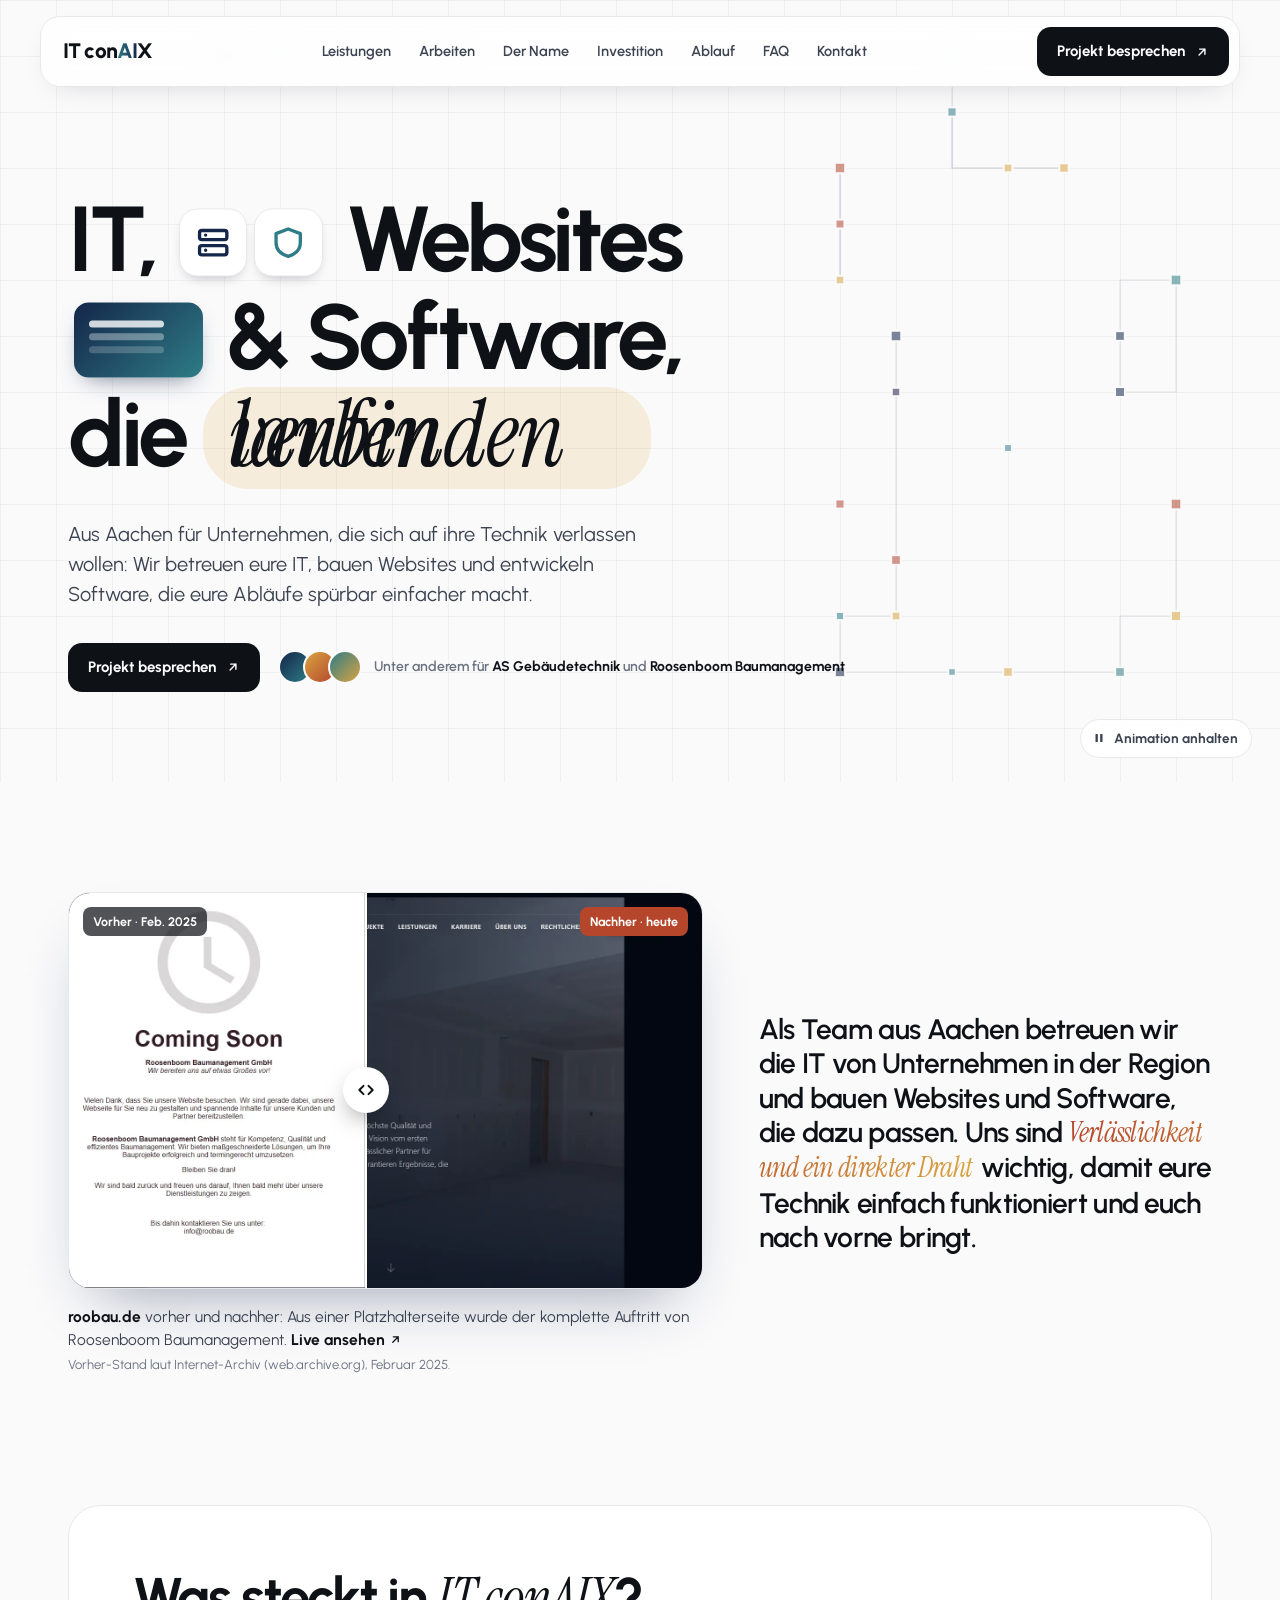
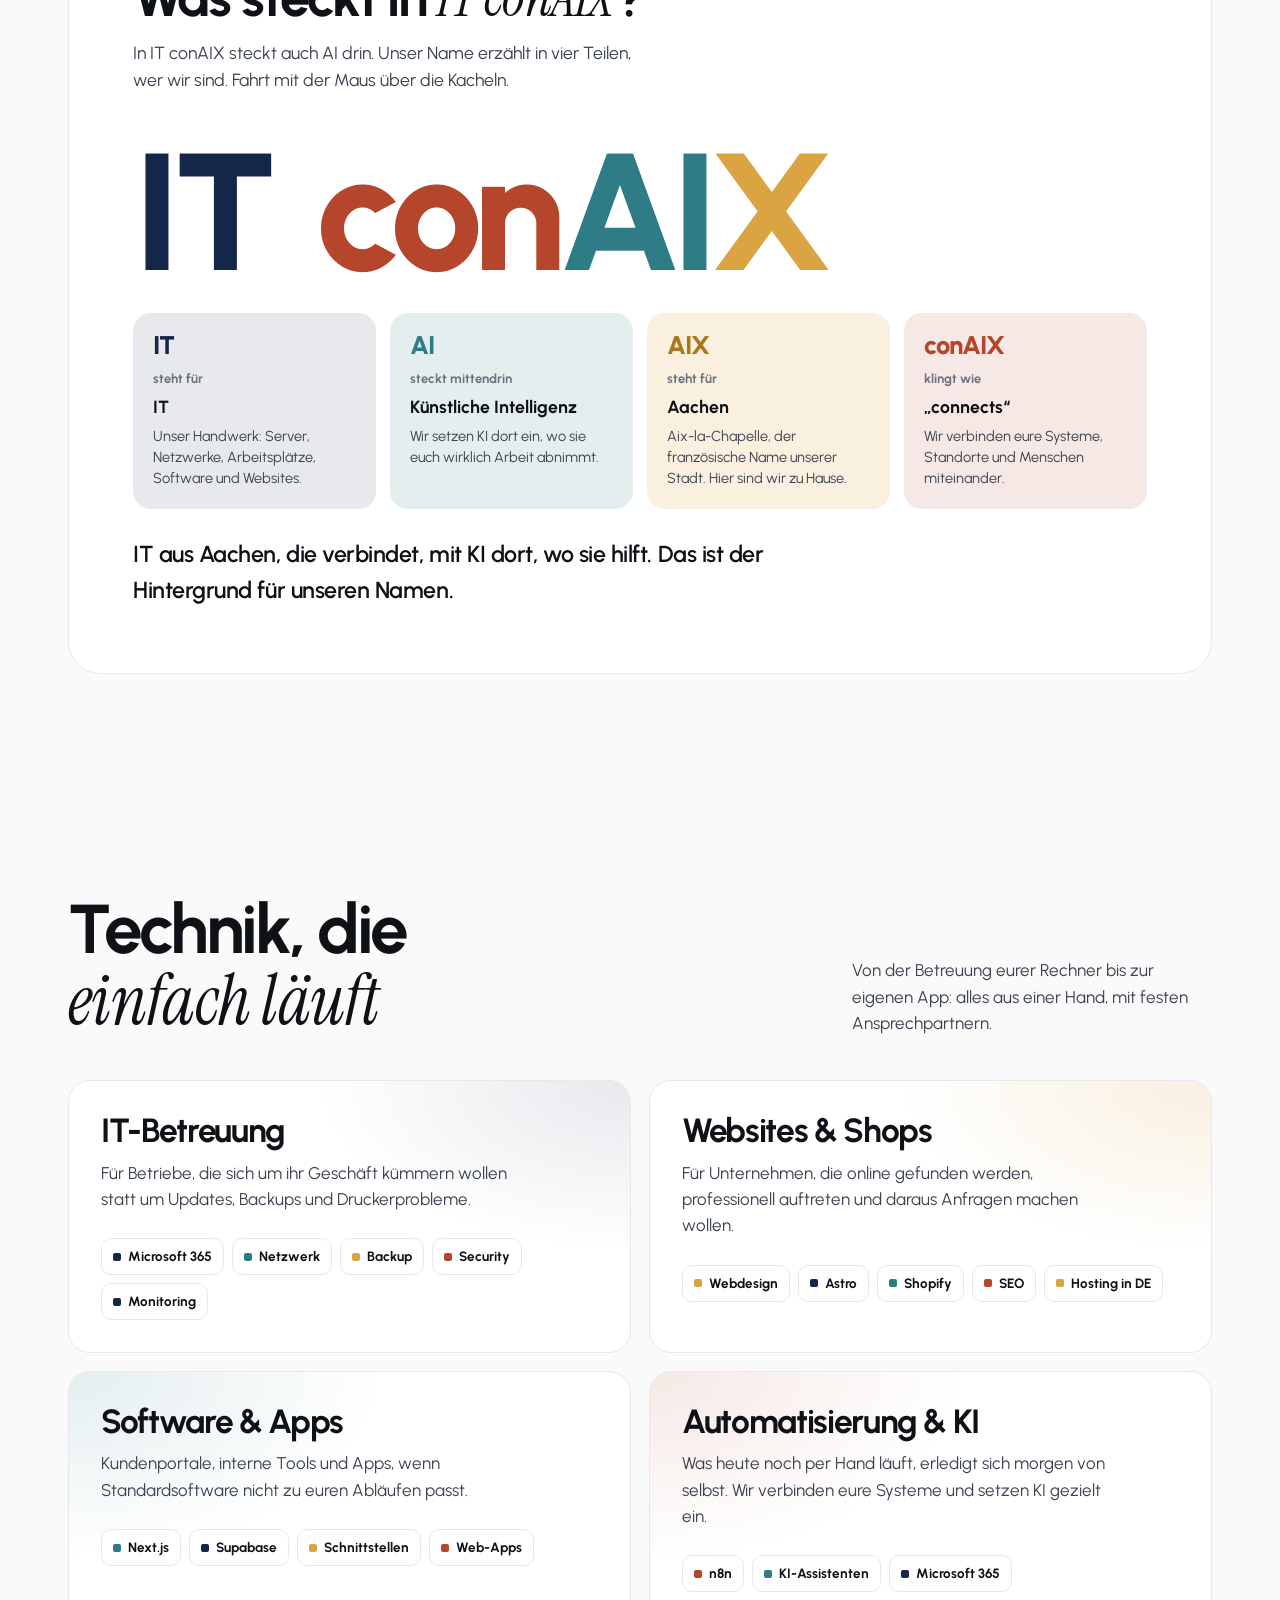
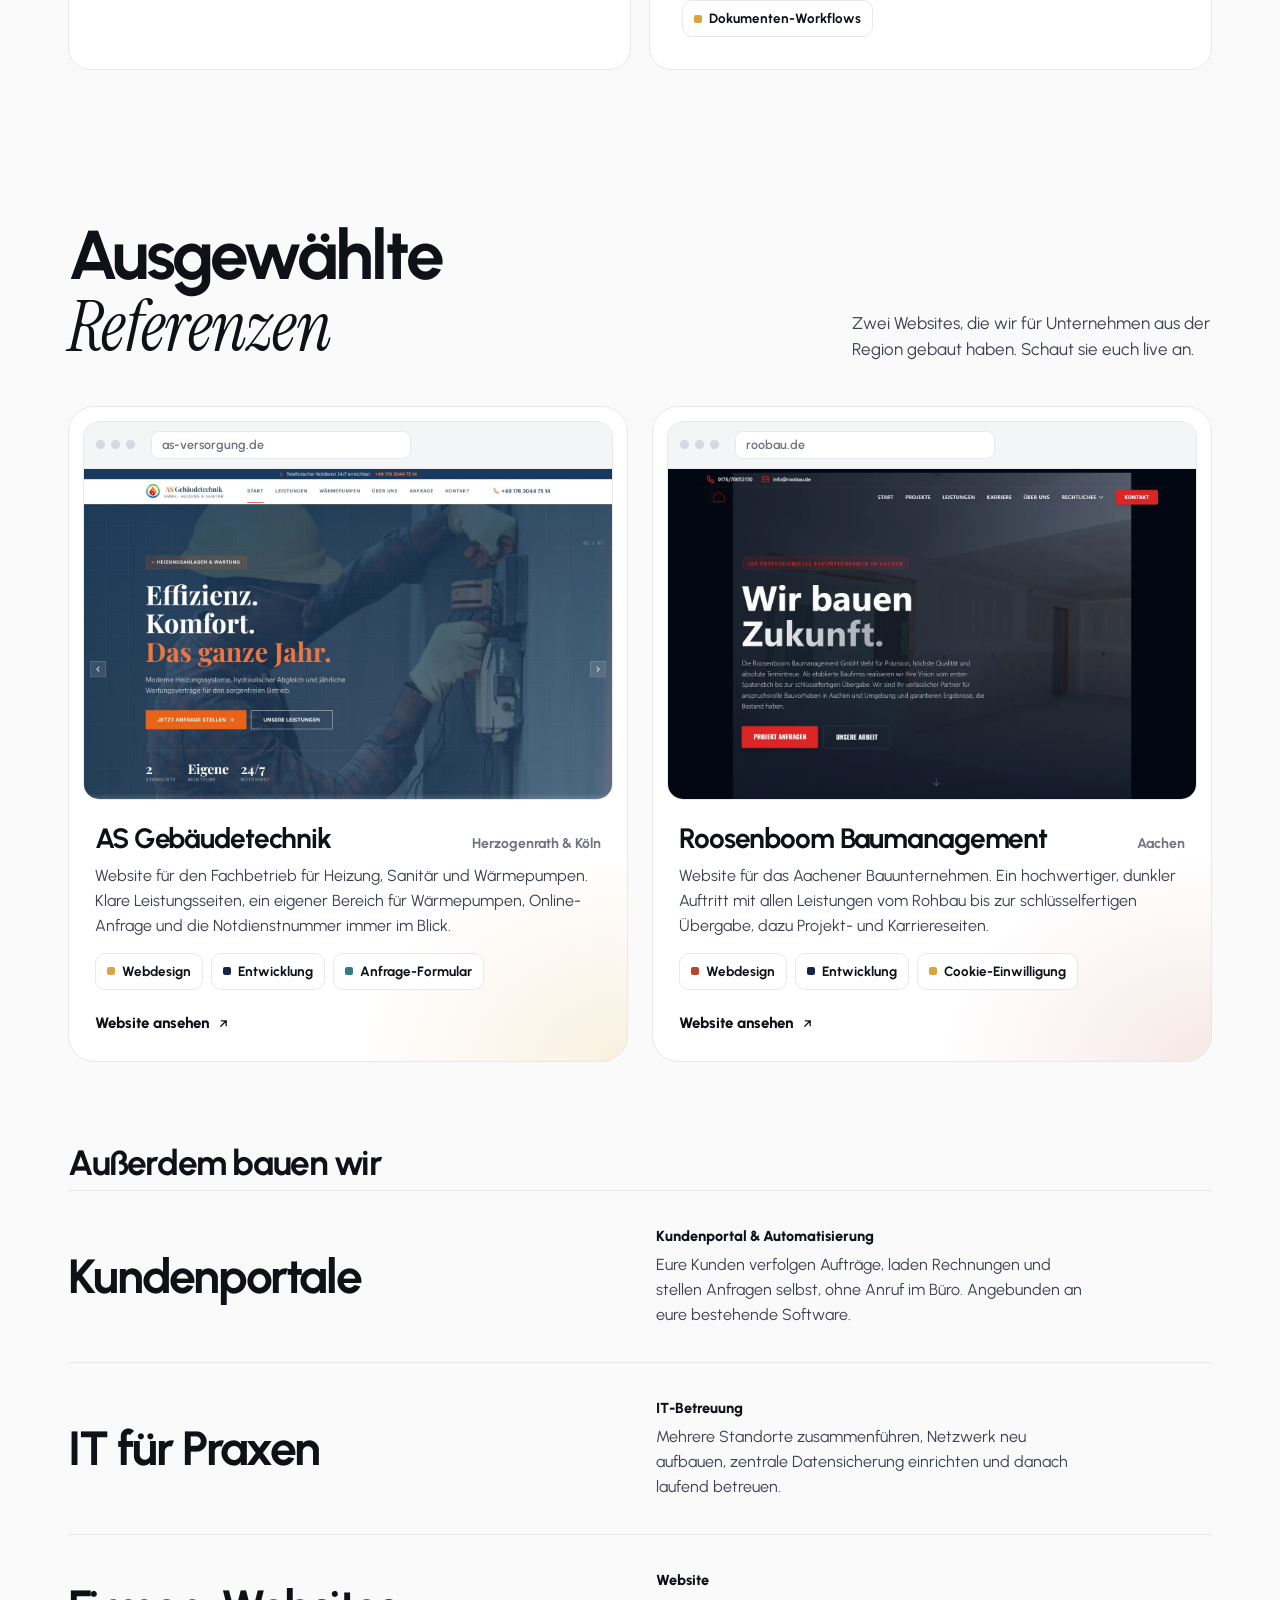
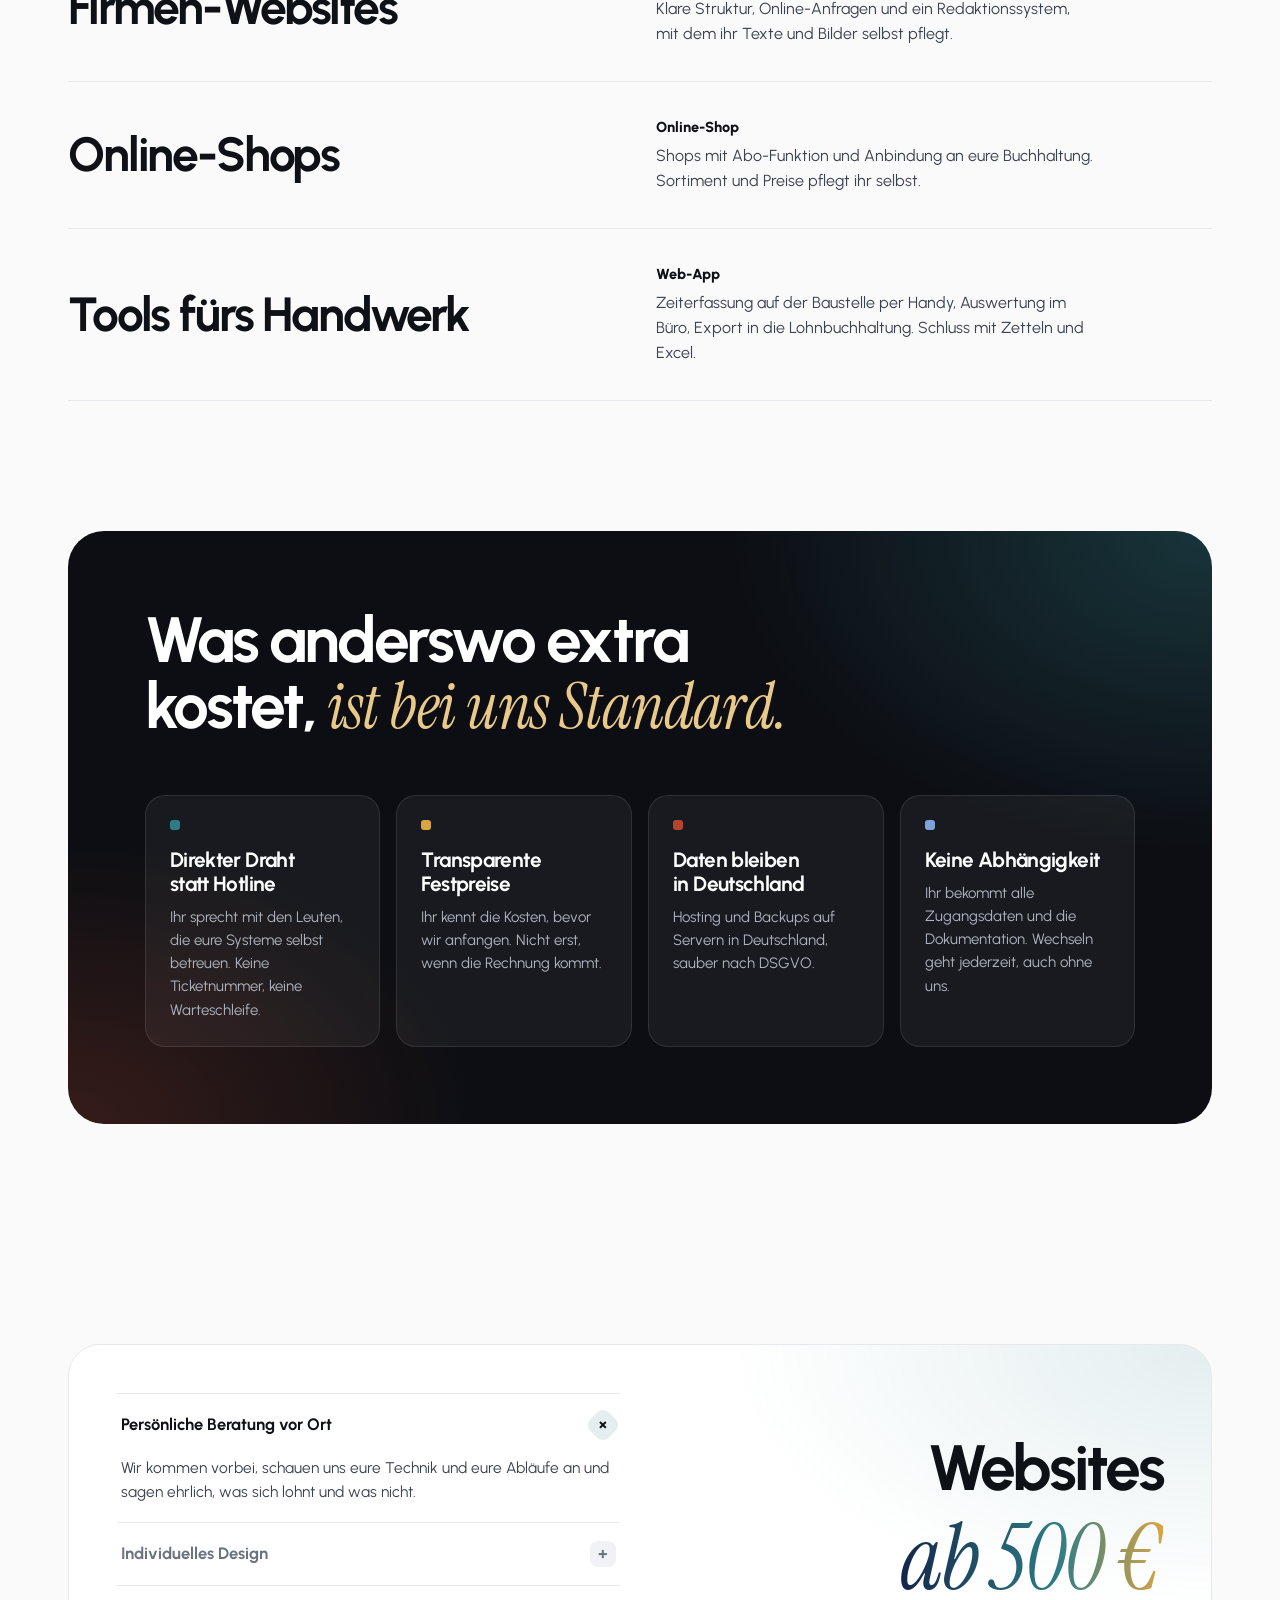
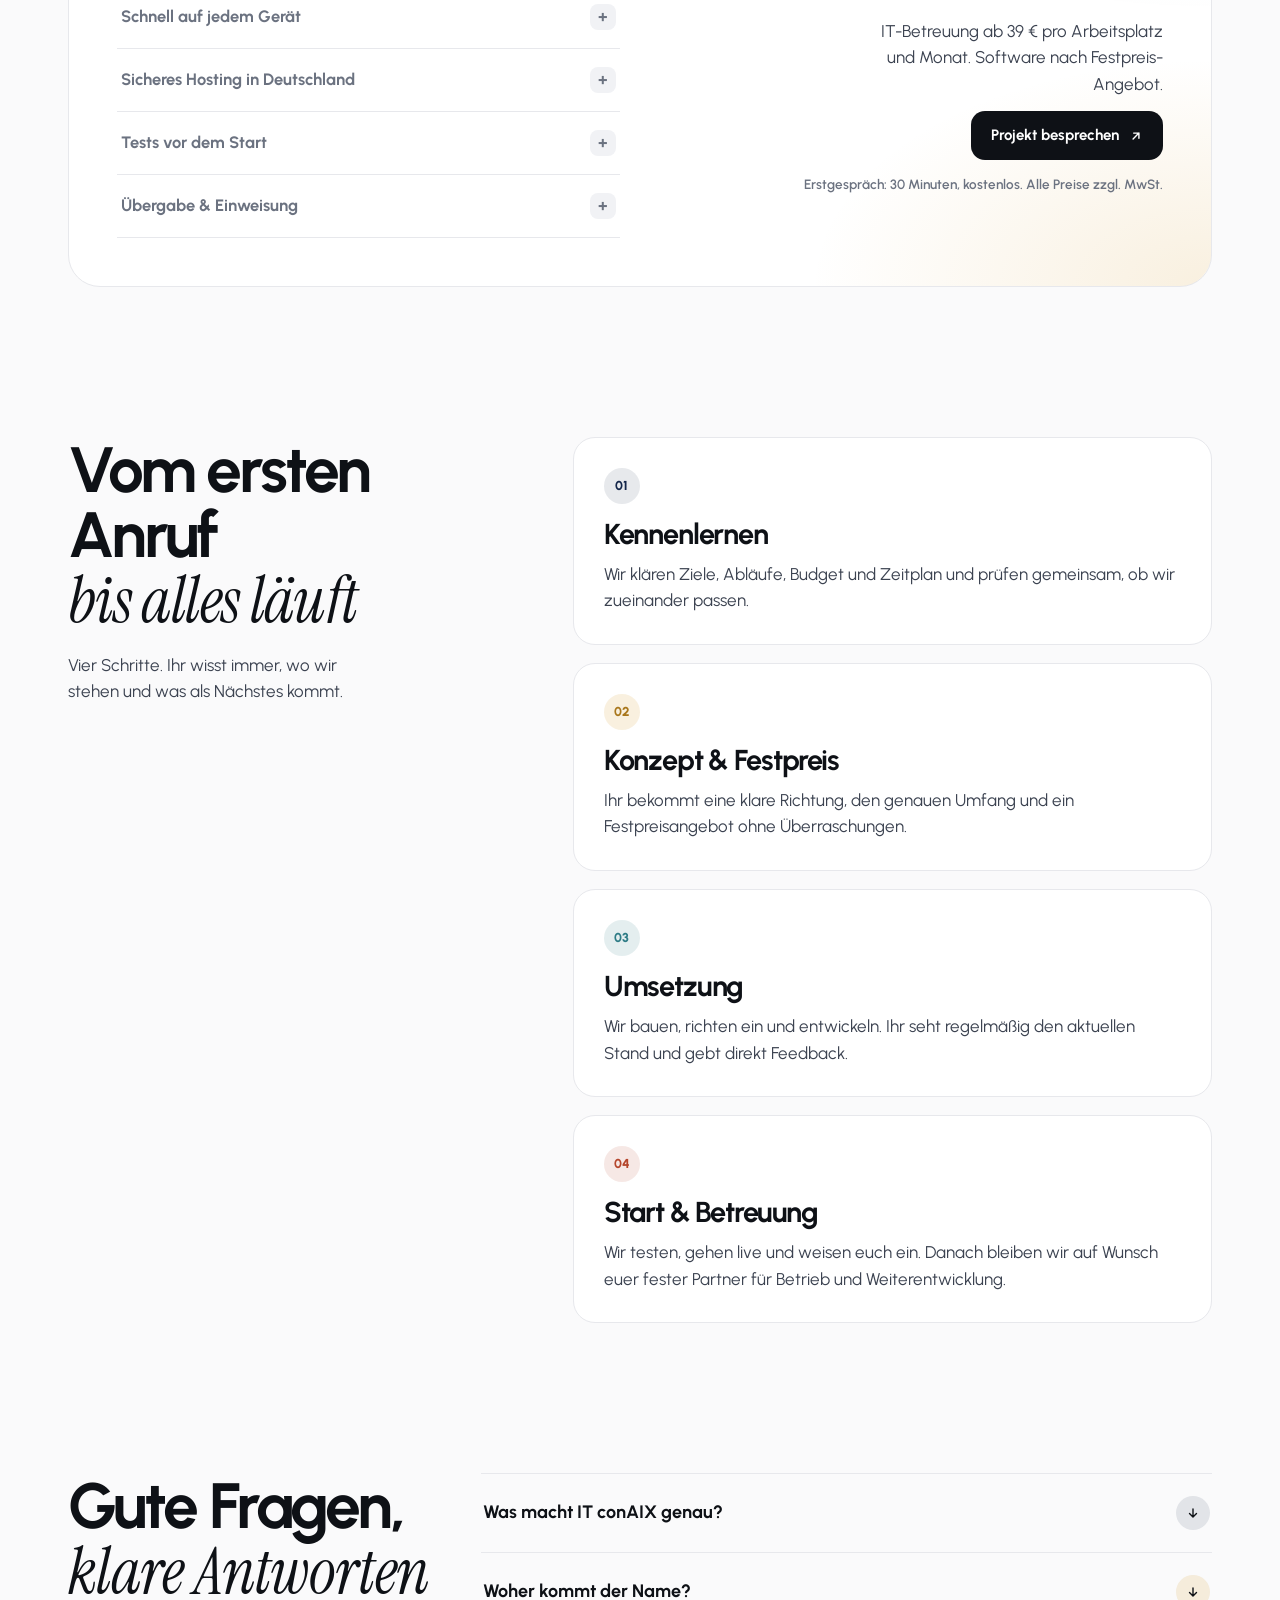
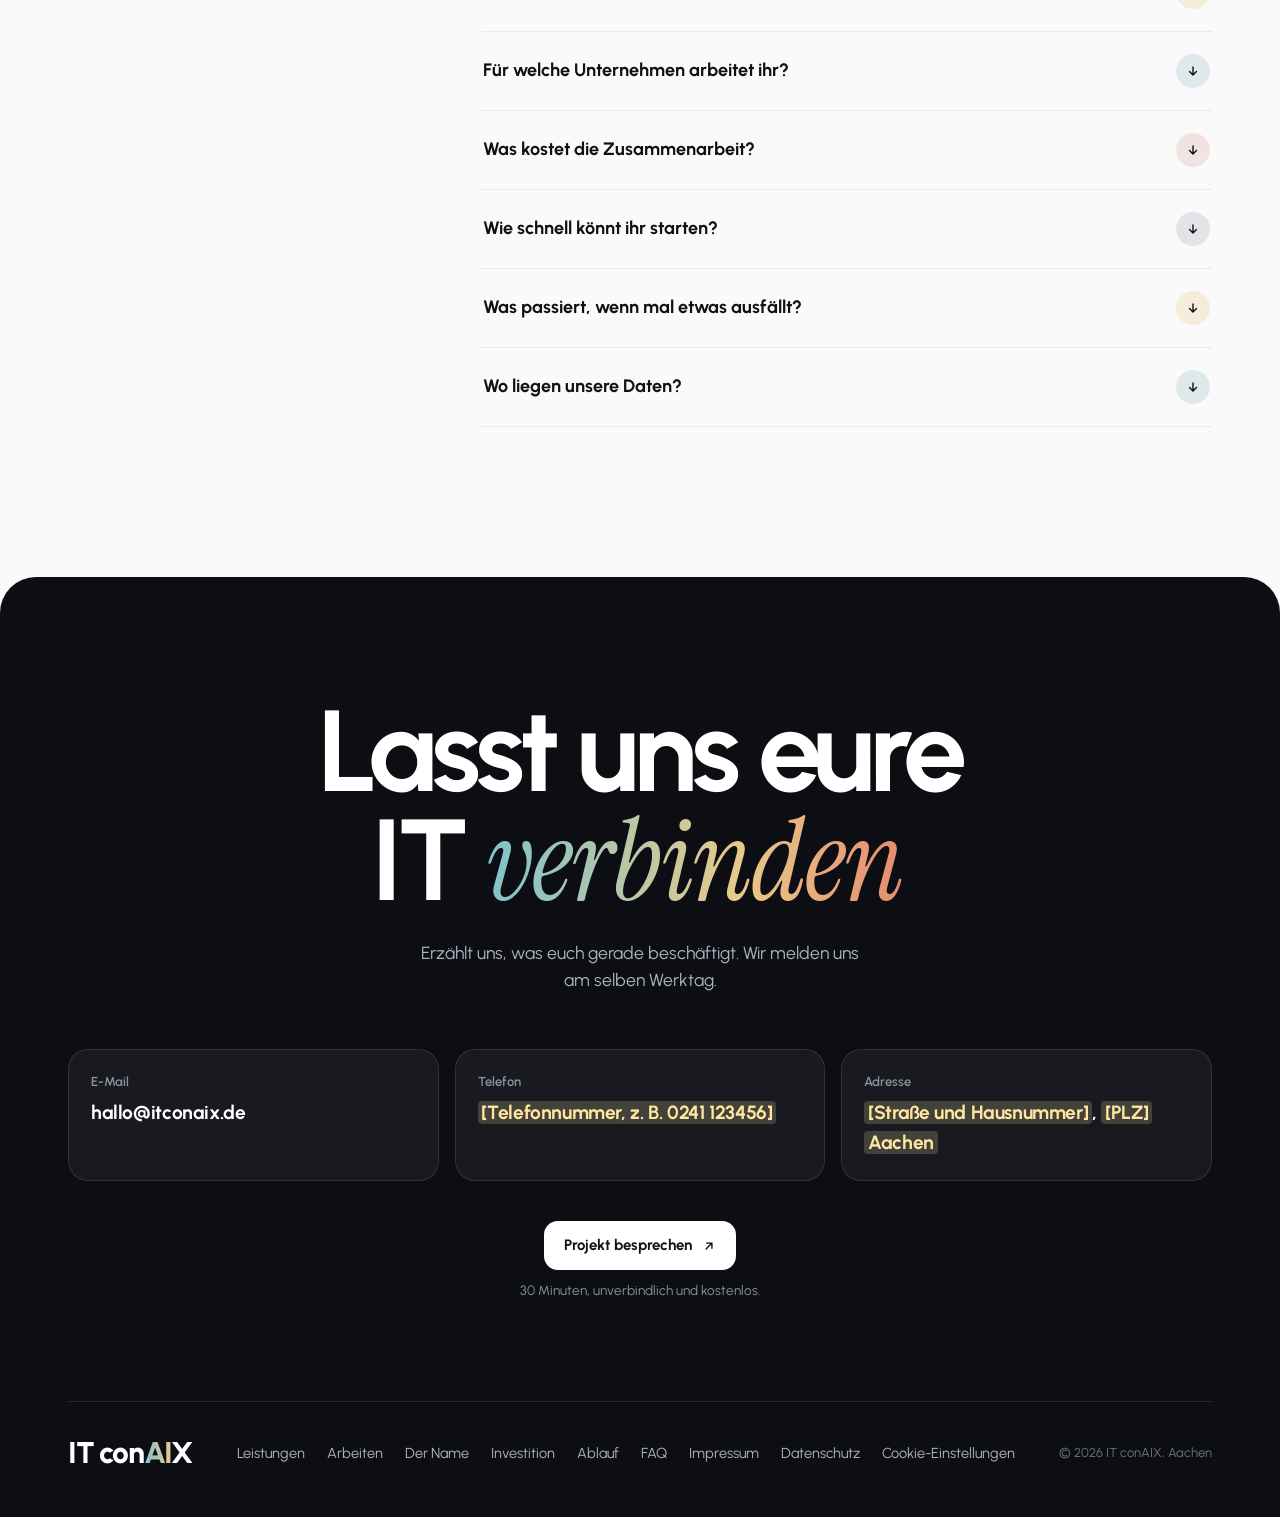
==== commit ec758440: "Vorher/Nachher-Regler (roobau.de) und ruhiger Hover bei 'Außerdem bauen wir' - Wochenbericht-Kachel " ====
--- a/index.html
+++ b/index.html
@@ -110,36 +110,27 @@
   @keyframes m{to{transform:translateX(-50%)}}
 
   /* ---------- About ---------- */
-  .about{display:grid;grid-template-columns:5fr 7fr;gap:56px;align-items:center}
-  .photo{border-radius:var(--r);min-height:360px;position:relative;overflow:hidden;
-    background:radial-gradient(120% 90% at 20% 10%,rgba(46,124,134,.55),transparent 60%),radial-gradient(90% 80% at 90% 90%,rgba(217,164,65,.45),transparent 60%),var(--navy);
-    box-shadow:0 30px 60px -30px rgba(20,38,74,.55)}
-  .photo{min-height:490px}
-  .status{position:absolute;left:22px;top:22px;width:min(350px,calc(100% - 44px));background:#fff;border-radius:18px;padding:16px 18px 8px;
-    box-shadow:0 24px 50px -24px rgba(0,0,0,.55)}
-  .st-h{display:flex;justify-content:space-between;align-items:center;gap:10px;margin-bottom:6px}
-  .st-h b{font-size:15px;letter-spacing:-.01em}
-  .st-h span{font-size:11.5px;font-weight:700;color:var(--muted);background:#F1F2F5;border-radius:6px;padding:2px 8px}
-  .st-r{display:flex;align-items:center;gap:10px;padding:9px 0;border-top:1px solid var(--line);font-size:14px;color:var(--ink-2)}
-  .st-r b{color:var(--ink);font-weight:700}
-  .st-r small{margin-left:auto;font-size:12.5px;color:var(--muted);white-space:nowrap}
-  .ok{width:20px;height:20px;border-radius:6px;display:grid;place-items:center;flex:none;background:var(--teal-t);color:var(--teal);
-    opacity:0;transform:scale(.5);transition:opacity .4s,transform .5s var(--ease)}
-  .ok svg{width:12px;height:12px}
-  .photo.in .ok{opacity:1;transform:none}
-  .st-r:nth-child(3) .ok{transition-delay:.25s}.st-r:nth-child(4) .ok{transition-delay:.5s}
-  .st-r:nth-child(5) .ok{transition-delay:.75s}.st-r:nth-child(6) .ok{transition-delay:1s}
-  .st-r .cal{background:var(--ochre-t);color:#A9771C}
-  .livedot{width:7px;height:7px;border-radius:50%;background:#2E9D6A;display:inline-block;margin-right:6px;animation:breath 2.2s ease-in-out infinite}
-  @keyframes breath{50%{opacity:.25}}
-  .live{position:absolute;right:18px;bottom:18px;width:min(210px,56%);background:#fff;border-radius:14px;padding:7px 7px 9px;
-    box-shadow:0 24px 50px -20px rgba(0,0,0,.6);transform:rotate(2.5deg);transition:transform .5s var(--ease)}
-  .live:hover{transform:rotate(0) translateY(-3px)}
-  .live img{display:block;width:100%;height:auto;aspect-ratio:16/10;object-fit:cover;object-position:top;border-radius:8px}
-  .live span{display:block;font-size:12.5px;color:var(--ink-2);padding:7px 4px 0}
-  .live span b{color:var(--ink)}
-  @media(max-width:520px){.photo{min-height:520px}.live{width:62%}}
-  .about p.big{font-size:clamp(1.5rem,2.8vw,2.3rem);line-height:1.22;letter-spacing:-.025em;font-weight:600}
+  .about{display:grid;grid-template-columns:7fr 5fr;gap:56px;align-items:center}
+  /* Vorher/Nachher-Regler */
+  .ba-wrap{margin:0}
+  .ba{position:relative;border-radius:22px;overflow:hidden;aspect-ratio:16/10;background:#fff;border:1px solid var(--line);
+    box-shadow:0 30px 60px -30px rgba(20,38,74,.45);touch-action:pan-y;user-select:none;-webkit-user-select:none}
+  .ba img{position:absolute;inset:0;width:100%;height:100%;object-fit:cover;object-position:top left;display:block;pointer-events:none}
+  .ba-before{position:absolute;inset:0;clip-path:inset(0 calc(100% - var(--pos)) 0 0)}
+  .ba-handle{position:absolute;top:0;bottom:0;left:var(--pos);width:2px;margin-left:-1px;background:#fff;box-shadow:0 0 0 1px rgba(14,17,22,.18);pointer-events:none}
+  .ba-knob{position:absolute;top:50%;left:50%;width:46px;height:46px;margin:-23px 0 0 -23px;border-radius:50%;background:#fff;display:grid;place-items:center;
+    box-shadow:0 10px 24px -8px rgba(0,0,0,.5);color:var(--ink);transition:transform .25s var(--ease)}
+  .ba:hover .ba-knob{transform:scale(1.08)}
+  .ba:has(input:focus-visible) .ba-knob{outline:3px solid var(--teal);outline-offset:3px}
+  .ba input{position:absolute;inset:0;width:100%;height:100%;margin:0;opacity:0;cursor:ew-resize;-webkit-appearance:none;appearance:none}
+  .ba-tag{position:absolute;top:14px;font-size:12.5px;font-weight:700;padding:5px 10px;border-radius:8px;pointer-events:none;color:#fff}
+  .ba-tag.l{left:14px;background:rgba(14,17,22,.72)}
+  .ba-tag.r{right:14px;background:var(--brick)}
+  .ba-wrap figcaption{margin-top:16px;font-size:15.5px;color:var(--ink-2);line-height:1.5}
+  .ba-wrap figcaption b{color:var(--ink)}
+  .ba-wrap figcaption a{font-weight:700;color:var(--ink);white-space:nowrap;display:inline-flex;align-items:center;gap:4px}
+  .ba-wrap figcaption small{display:block;margin-top:4px;font-size:13px;color:var(--muted)}
+  .about p.big{font-size:clamp(1.35rem,2.2vw,1.95rem);line-height:1.22;letter-spacing:-.025em;font-weight:600}
   .hl{font-family:"Instrument Serif",serif;font-style:italic;font-weight:400;background:linear-gradient(90deg,var(--brick),var(--ochre));-webkit-background-clip:text;background-clip:text;color:transparent;padding-right:.08em}
   @media(max-width:860px){.about{grid-template-columns:1fr}}
 
@@ -226,16 +217,18 @@
 
   /* ---------- Work list ---------- */
   .work{border-top:1px solid var(--line)}
-  .proj{display:grid;grid-template-columns:1fr 1fr;gap:32px;padding:34px 0;border-bottom:1px solid var(--line);align-items:center;cursor:pointer}
+  .proj{display:grid;grid-template-columns:1fr 1fr;gap:32px;padding:34px 0;border-bottom:1px solid var(--line);align-items:center;position:relative;isolation:isolate}
+  .proj::before{content:"";position:absolute;inset:6px -18px;border-radius:18px;background:var(--navy-t);z-index:-1;
+    opacity:0;transform:scaleY(.8);transition:opacity .35s,transform .45s var(--ease)}
+  .proj:nth-child(2)::before{background:var(--brick-t)}
+  .proj:nth-child(3)::before{background:var(--teal-t)}
+  .proj:nth-child(4)::before{background:var(--ochre-t)}
+  .proj:hover::before{opacity:1;transform:none}
   .proj h3{font-size:clamp(1.9rem,4vw,3rem);letter-spacing:-.045em;transition:transform .45s var(--ease),color .3s}
   .proj:hover h3{transform:translateX(12px);color:var(--navy)}
   .proj .cat{font-weight:800;font-size:14.5px}
   .proj .txt{color:var(--ink-2);font-size:16px;margin-top:6px;max-width:44ch}
-  .preview{position:fixed;left:0;top:0;width:300px;height:190px;border-radius:18px;pointer-events:none;z-index:40;
-    opacity:0;transform:translate(-50%,-50%) scale(.85) rotate(-3deg);transition:opacity .25s,transform .35s var(--ease);
-    box-shadow:0 30px 60px -20px rgba(14,17,22,.5);display:grid;place-items:center;color:#fff;font-weight:700;font-size:14px;text-align:center;padding:16px}
-  .preview.on{opacity:1;transform:translate(-50%,-50%) scale(1) rotate(-3deg)}
-  @media(max-width:760px){.proj{grid-template-columns:1fr;gap:10px}.preview{display:none}}
+  @media(max-width:760px){.proj{grid-template-columns:1fr;gap:10px}}
 
   /* ---------- Quote ---------- */
   .quote{text-align:center}
@@ -460,10 +453,9 @@
     .rot span,.rot span.on,.rot span.out{transform:none!important;transition:opacity 1s ease}
     .btn:hover,.card:hover,.val:hover,.step:hover,.key:hover,.key:focus,.proj:hover h3,.btn:hover svg,.word b,.ref:hover .shot img,.ref:hover .go svg{transform:none!important}
     .word b{transition:color .5s,opacity .5s}
-    .ok{transform:none!important}
-    .live,.live:hover{transform:none!important}
+    .ba:hover .ba-knob{transform:none}
     .bk-pan{animation:fade .3s}
-    .preview,.preview.on{transform:translate(-50%,-50%) rotate(-3deg);transition:opacity .3s}
+    .proj::before{transform:none!important}
   }
 </style>
 </head>
@@ -520,20 +512,21 @@
   <!-- ABOUT -->
   <section>
     <div class="wrap about">
-      <div class="photo rv">
-        <div class="status" role="img" aria-label="Beispiel eines Wochenberichts: Datensicherung jede Nacht, alle Geräte aktuell, Virenschutz aktiv, Website online, nächster Termin vor Ort am Donnerstag">
-          <div class="st-h" aria-hidden="true"><b>Eure IT diese Woche</b><span>Beispiel</span></div>
-          <div class="st-r" aria-hidden="true"><span class="ok"><svg viewBox="0 0 24 24" fill="none" stroke="currentColor" stroke-width="3.2" stroke-linecap="round" stroke-linejoin="round" aria-hidden="true"><path d="M20 6 9 17l-5-5"/></svg></span><b>Datensicherung</b><small>jede Nacht, 03:00</small></div>
-          <div class="st-r" aria-hidden="true"><span class="ok"><svg viewBox="0 0 24 24" fill="none" stroke="currentColor" stroke-width="3.2" stroke-linecap="round" stroke-linejoin="round" aria-hidden="true"><path d="M20 6 9 17l-5-5"/></svg></span><b>Updates</b><small>alle Geräte aktuell</small></div>
-          <div class="st-r" aria-hidden="true"><span class="ok"><svg viewBox="0 0 24 24" fill="none" stroke="currentColor" stroke-width="3.2" stroke-linecap="round" stroke-linejoin="round" aria-hidden="true"><path d="M20 6 9 17l-5-5"/></svg></span><b>Virenschutz</b><small>aktiv</small></div>
-          <div class="st-r" aria-hidden="true"><span class="ok"><svg viewBox="0 0 24 24" fill="none" stroke="currentColor" stroke-width="3.2" stroke-linecap="round" stroke-linejoin="round" aria-hidden="true"><path d="M20 6 9 17l-5-5"/></svg></span><b>Website</b><small><span class="livedot"></span>online</small></div>
-          <div class="st-r" aria-hidden="true"><span class="ok cal"><svg viewBox="0 0 24 24" fill="none" stroke="currentColor" stroke-width="2.6" stroke-linecap="round" aria-hidden="true"><rect x="4" y="5" width="16" height="15" rx="2"/><path d="M4 10h16M9 3v4M15 3v4"/></svg></span><b>Vor Ort bei euch</b><small>Do, 10:00 Uhr</small></div>
+      <figure class="ba-wrap rv">
+        <div class="ba" id="ba" style="--pos:50%">
+          <img src="assets/refs/roobau.webp" width="1440" height="900" decoding="async" loading="lazy"
+            alt="roobau.de heute: neue Website von Roosenboom Baumanagement mit dunklem Hero und dem Slogan Wir bauen Zukunft">
+          <div class="ba-before"><img src="assets/refs/roobau-2025.webp" width="1440" height="900" decoding="async" loading="lazy"
+            alt="roobau.de im Februar 2025: graue Coming-Soon-Platzhalterseite"></div>
+          <span class="ba-tag l">Vorher · Feb. 2025</span>
+          <span class="ba-tag r">Nachher · heute</span>
+          <div class="ba-handle" aria-hidden="true"><span class="ba-knob"><svg width="20" height="20" viewBox="0 0 24 24" fill="none" stroke="currentColor" stroke-width="2.4" stroke-linecap="round" stroke-linejoin="round"><path d="m9 7-5 5 5 5M15 7l5 5-5 5"/></svg></span></div>
+          <input type="range" min="0" max="100" value="50" step="1" aria-label="Vorher und nachher vergleichen: Regler nach links oder rechts schieben">
         </div>
-        <a class="live" href="https://as-versorgung.de" target="_blank" rel="noopener">
-          <img src="assets/refs/as-versorgung.webp" width="1440" height="900" loading="lazy" decoding="async" alt="Vorschau der Website as-versorgung.de">
-          <span><b>Neu live:</b> as-versorgung.de</span>
-        </a>
-      </div>
+        <figcaption><b>roobau.de</b> vorher und nachher: Aus einer Platzhalterseite wurde der komplette Auftritt von Roosenboom Baumanagement.
+          <a href="https://roobau.de" target="_blank" rel="noopener">Live ansehen <svg width="13" height="13" viewBox="0 0 24 24" fill="none" stroke="currentColor" stroke-width="2.4" stroke-linecap="round" stroke-linejoin="round" aria-hidden="true"><path d="M7 17 17 7M8 7h9v9"/></svg></a>
+          <small>Vorher-Stand laut Internet-Archiv (web.archive.org), Februar 2025.</small></figcaption>
+      </figure>
       <p class="big rv">Als Team aus Aachen betreuen wir die IT von Unternehmen in der Region und bauen Websites und Software, die dazu passen. Uns sind <span class="hl">Verlässlichkeit und ein direkter Draht</span> wichtig, damit eure Technik einfach funktioniert und euch nach vorne bringt.</p>
     </div>
   </section>
@@ -627,15 +620,14 @@
       </div>
       <h3 class="more-h rv">Außerdem bauen wir</h3>
       <div class="work">
-        <div class="proj rv" data-c="#14264A,#2E7C86" data-l="Portal: Aufträge, Rechnungen, Status"><h3>Kundenportale</h3><div><div class="cat">Kundenportal &amp; Automatisierung</div><p class="txt">Eure Kunden verfolgen Aufträge, laden Rechnungen und stellen Anfragen selbst, ohne Anruf im Büro. Angebunden an eure bestehende Software.</p></div></div>
-        <div class="proj rv" data-c="#B5462C,#D9A441" data-l="Netzwerk, Backup, Betreuung"><h3>IT für Praxen</h3><div><div class="cat">IT-Betreuung</div><p class="txt">Mehrere Standorte zusammenführen, Netzwerk neu aufbauen, zentrale Datensicherung einrichten und danach laufend betreuen.</p></div></div>
-        <div class="proj rv" data-c="#2E7C86,#D9A441" data-l="Website mit Redaktionssystem"><h3>Firmen-Websites</h3><div><div class="cat">Website</div><p class="txt">Klare Struktur, Online-Anfragen und ein Redaktionssystem, mit dem ihr Texte und Bilder selbst pflegt.</p></div></div>
-        <div class="proj rv" data-c="#D9A441,#B5462C" data-l="Shop mit Abo und Buchhaltung"><h3>Online-Shops</h3><div><div class="cat">Online-Shop</div><p class="txt">Shops mit Abo-Funktion und Anbindung an eure Buchhaltung. Sortiment und Preise pflegt ihr selbst.</p></div></div>
-        <div class="proj rv" data-c="#14264A,#B5462C" data-l="Web-App für unterwegs"><h3>Tools fürs Handwerk</h3><div><div class="cat">Web-App</div><p class="txt">Zeiterfassung auf der Baustelle per Handy, Auswertung im Büro, Export in die Lohnbuchhaltung. Schluss mit Zetteln und Excel.</p></div></div>
+        <div class="proj rv"><h3>Kundenportale</h3><div><div class="cat">Kundenportal &amp; Automatisierung</div><p class="txt">Eure Kunden verfolgen Aufträge, laden Rechnungen und stellen Anfragen selbst, ohne Anruf im Büro. Angebunden an eure bestehende Software.</p></div></div>
+        <div class="proj rv"><h3>IT für Praxen</h3><div><div class="cat">IT-Betreuung</div><p class="txt">Mehrere Standorte zusammenführen, Netzwerk neu aufbauen, zentrale Datensicherung einrichten und danach laufend betreuen.</p></div></div>
+        <div class="proj rv"><h3>Firmen-Websites</h3><div><div class="cat">Website</div><p class="txt">Klare Struktur, Online-Anfragen und ein Redaktionssystem, mit dem ihr Texte und Bilder selbst pflegt.</p></div></div>
+        <div class="proj rv"><h3>Online-Shops</h3><div><div class="cat">Online-Shop</div><p class="txt">Shops mit Abo-Funktion und Anbindung an eure Buchhaltung. Sortiment und Preise pflegt ihr selbst.</p></div></div>
+        <div class="proj rv"><h3>Tools fürs Handwerk</h3><div><div class="cat">Web-App</div><p class="txt">Zeiterfassung auf der Baustelle per Handy, Auswertung im Büro, Export in die Lohnbuchhaltung. Schluss mit Zetteln und Excel.</p></div></div>
       </div>
     </div>
   </section>
-  <div class="preview" id="preview" aria-hidden="true"></div>
 
   <!-- VALUES -->
   <section style="padding-top:20px">
@@ -879,15 +871,29 @@
     });
   });
 
-  /* project hover preview */
-  var pv=document.getElementById('preview');
-  document.querySelectorAll('.proj').forEach(function(p){
-    p.addEventListener('mouseenter',function(){var c=p.dataset.c.split(',');
-      pv.style.background='repeating-linear-gradient(135deg,transparent 0 12px,rgba(255,255,255,.08) 12px 13px),linear-gradient(135deg,'+c[0]+','+c[1]+')';
-      pv.textContent=p.dataset.l;pv.classList.add('on');});
-    p.addEventListener('mouseleave',function(){pv.classList.remove('on');});
-  });
-  addEventListener('pointermove',function(e){pv.style.left=e.clientX+'px';pv.style.top=e.clientY+'px';},{passive:true});
+  /* Vorher/Nachher-Regler */
+  var ba=document.getElementById('ba');
+  if(ba){
+    var bi=ba.querySelector('input');
+    var setPos=function(v){ba.style.setProperty('--pos',v+'%');};
+    bi.addEventListener('input',function(){setPos(bi.value);});
+    /* einmaliger Hinweis beim ersten Hinsehen, dass man ziehen kann (nicht bei "weniger Bewegung" oder Pause) */
+    if(!reduce){
+      var ioBa=new IntersectionObserver(function(es){
+        if(!es[0].isIntersecting)return; ioBa.disconnect(); if(paused)return;
+        var t0=null,touched=false;
+        bi.addEventListener('pointerdown',function(){touched=true;},{once:true});
+        bi.addEventListener('keydown',function(){touched=true;},{once:true});
+        setTimeout(function(){requestAnimationFrame(function step(ts){
+          if(touched)return; if(!t0)t0=ts; var k=(ts-t0)/2200;
+          if(k>=1){setPos(50);bi.value=50;return;}
+          setPos((50+Math.sin(k*Math.PI*2)*22*(1-k*k)).toFixed(1)); requestAnimationFrame(step);
+        });},400);
+      },{threshold:.6});
+      ioBa.observe(ba);
+    }
+  }
+
 
   /* ================= Booking =================
      BOOKING_URL leer lassen  -> eigener Kalender, Anfrage geht per E-Mail raus.
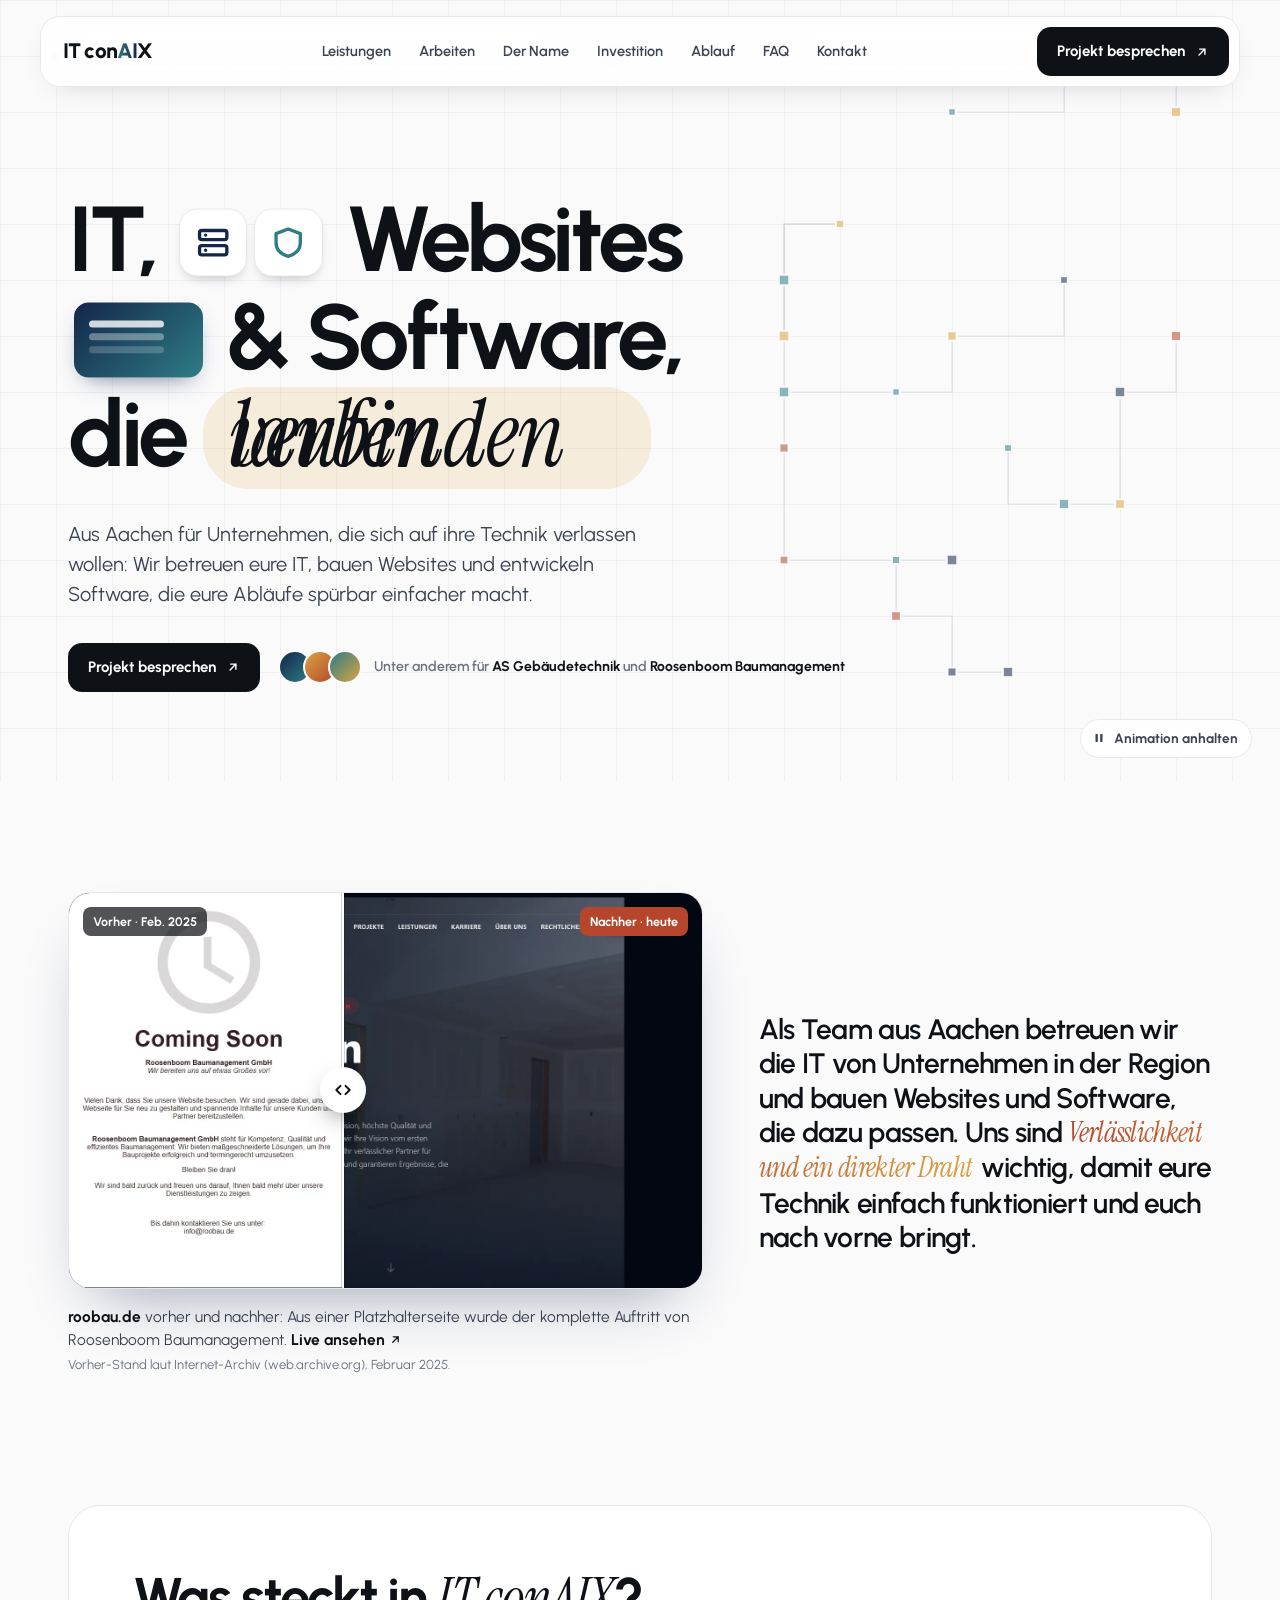
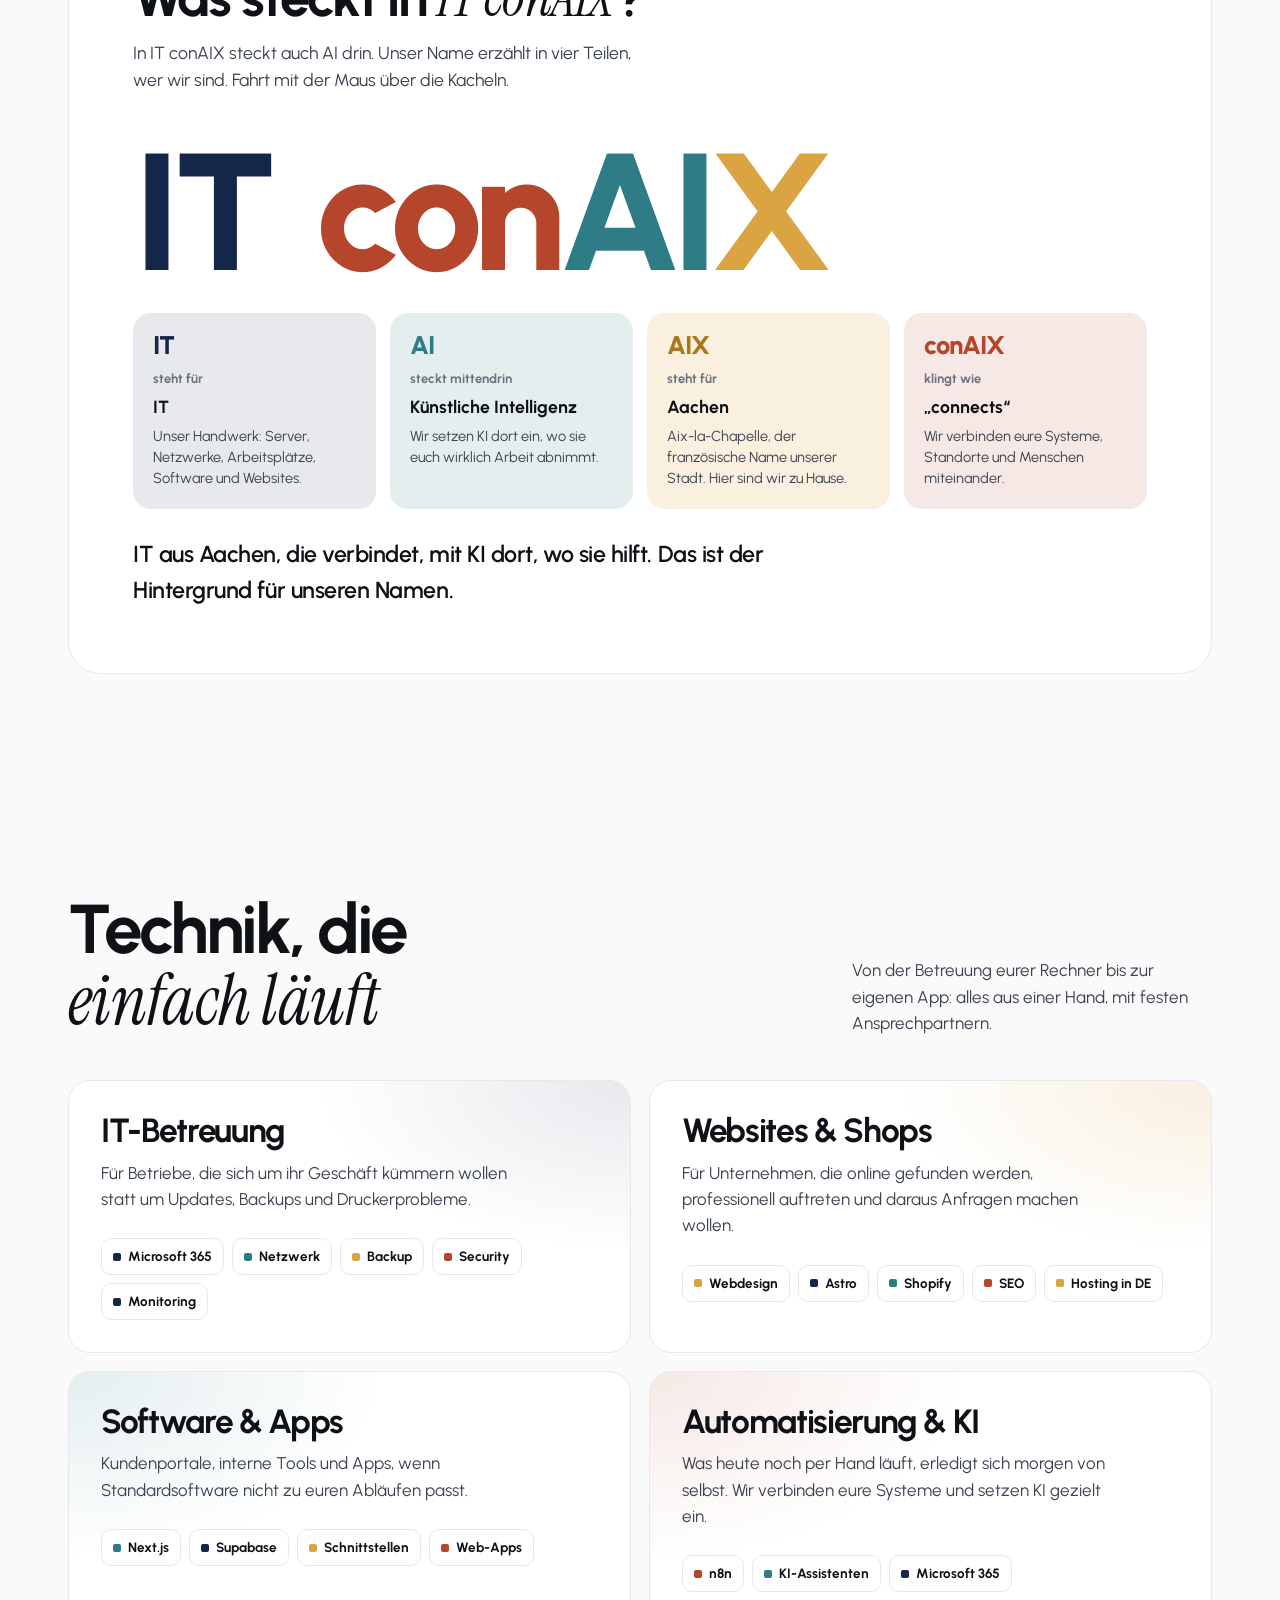
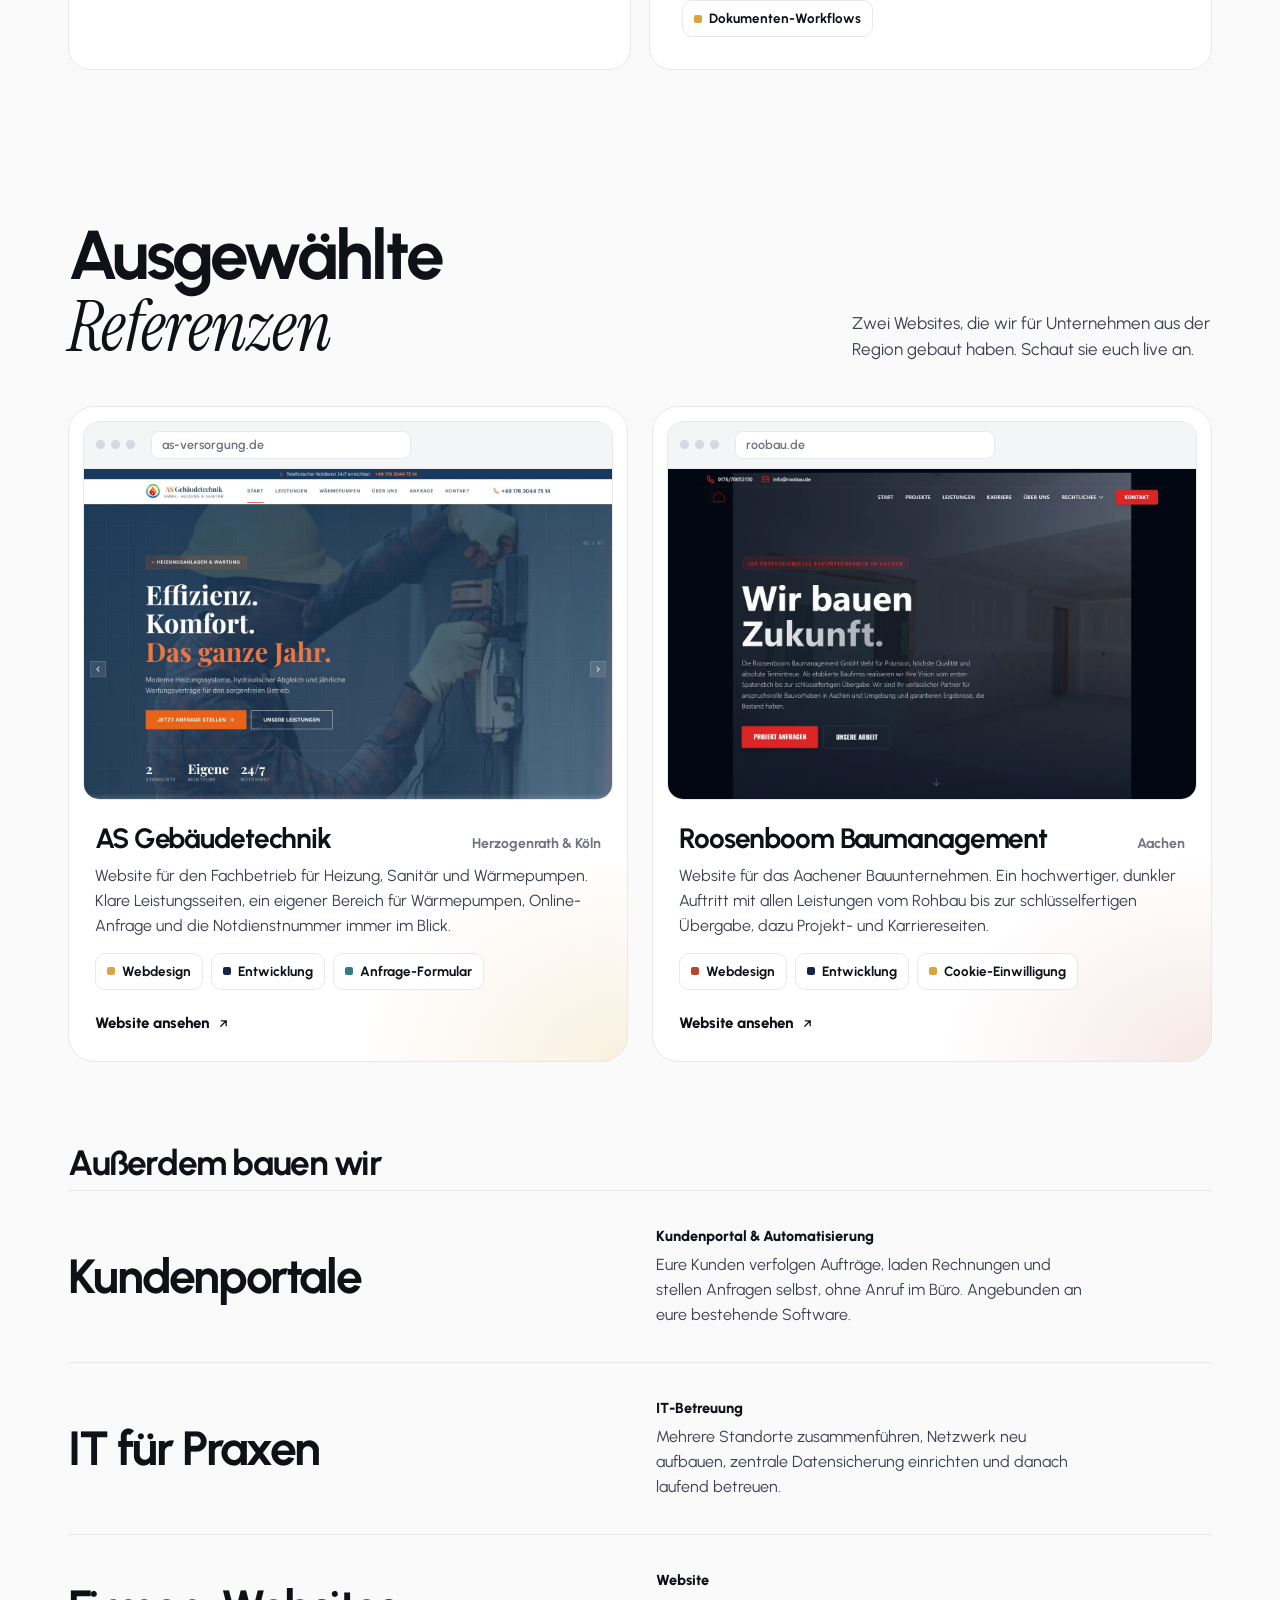
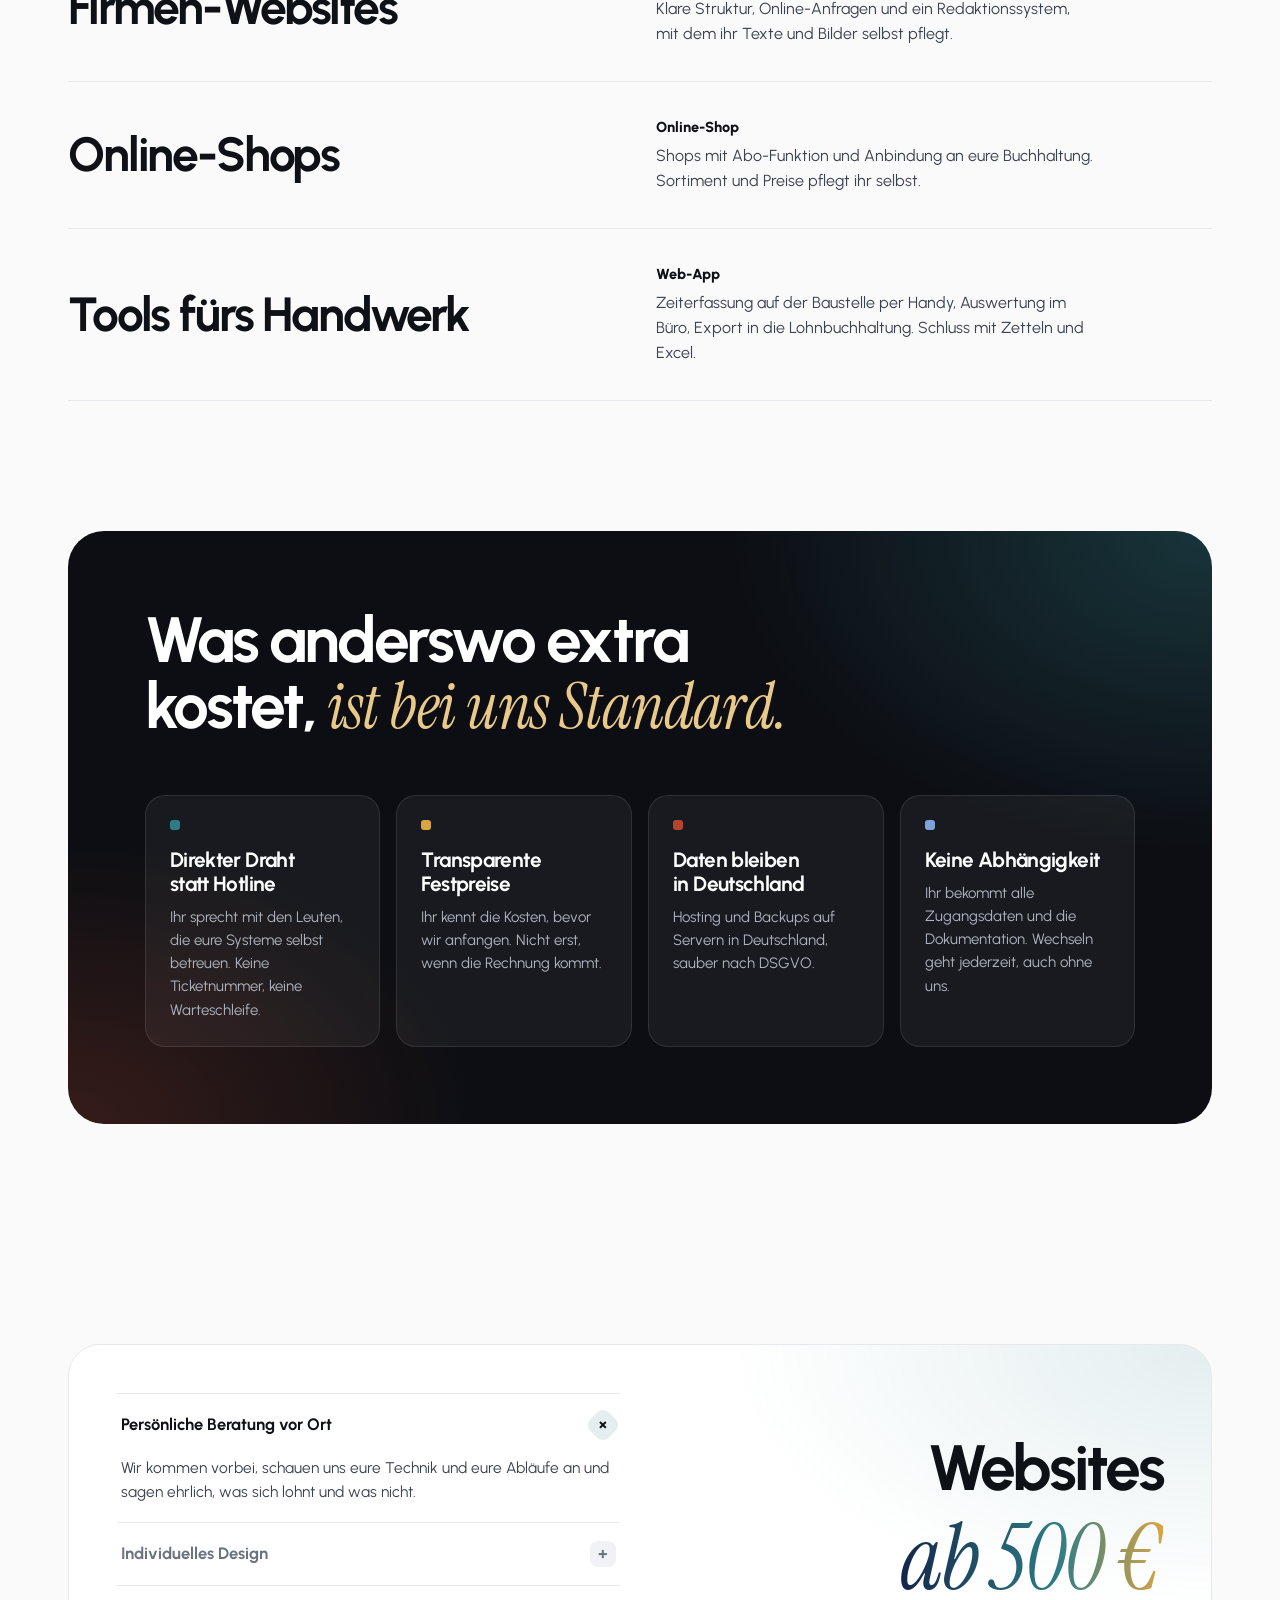
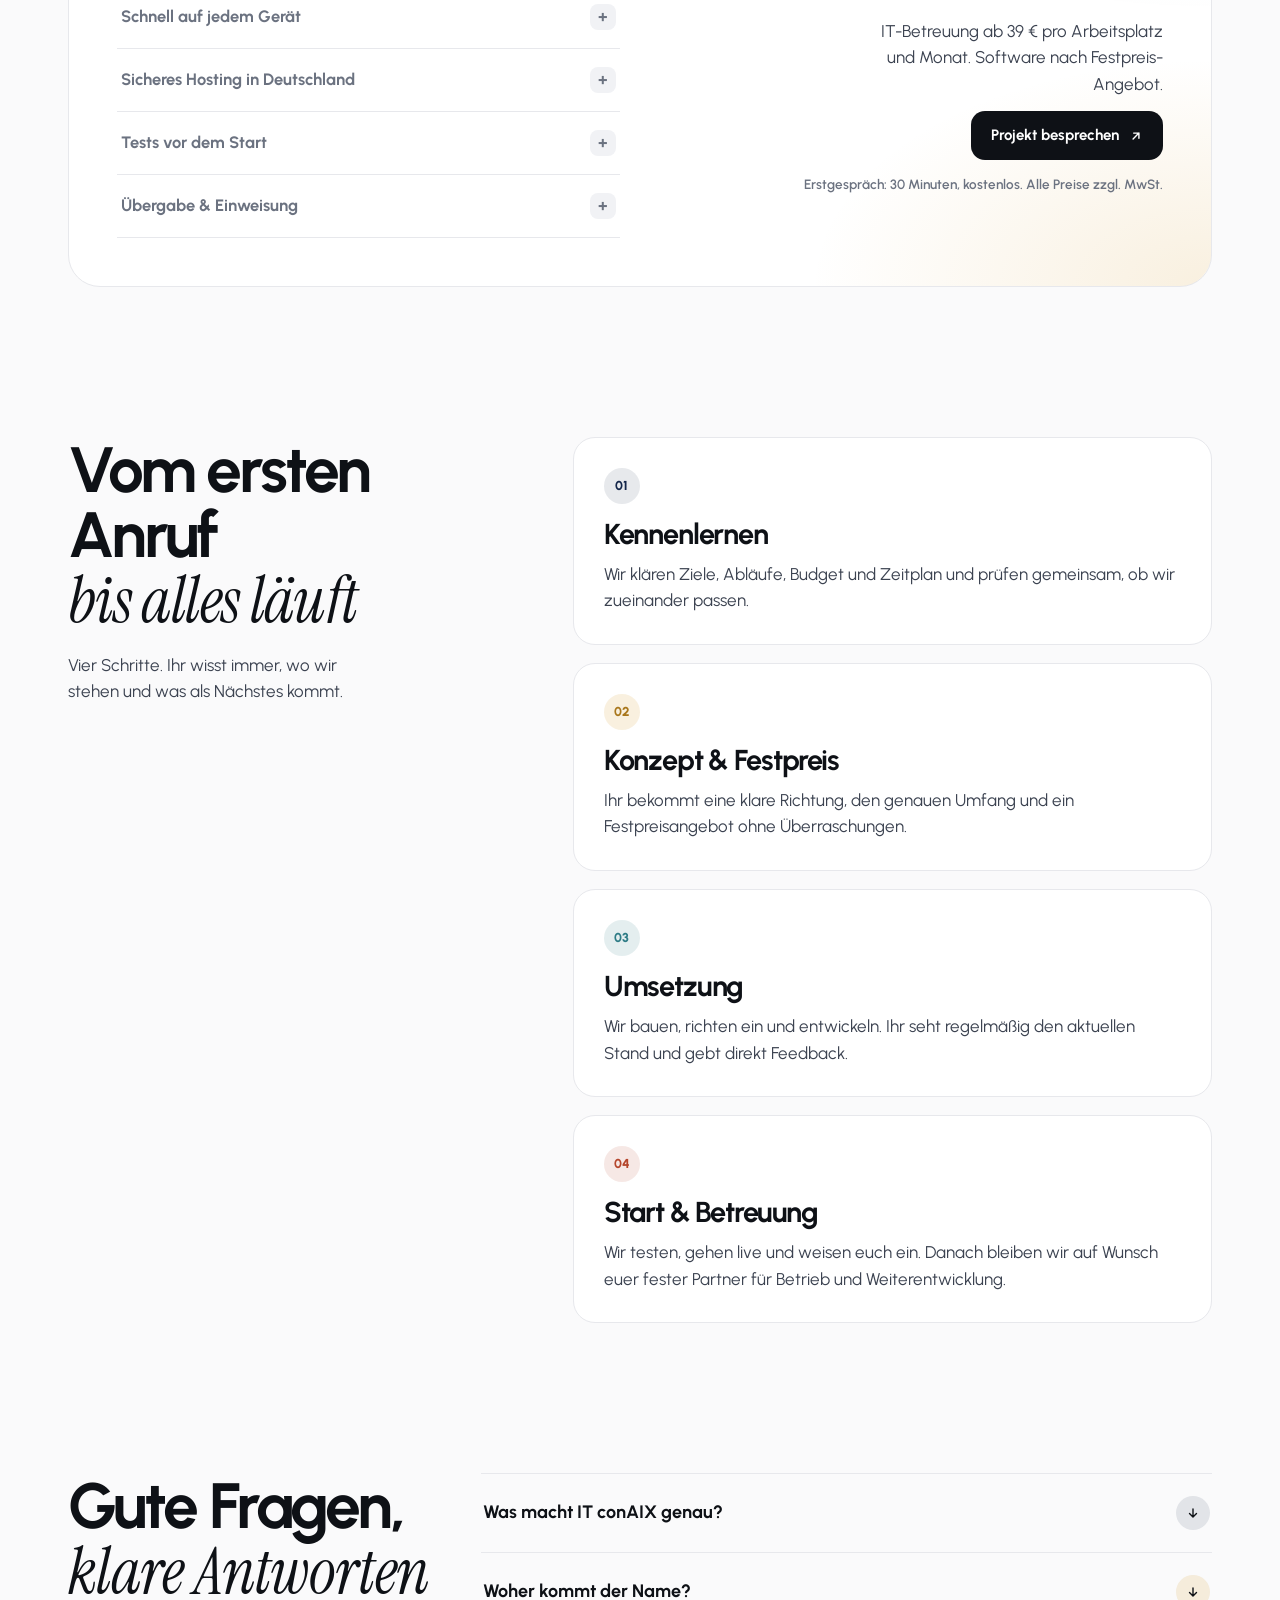
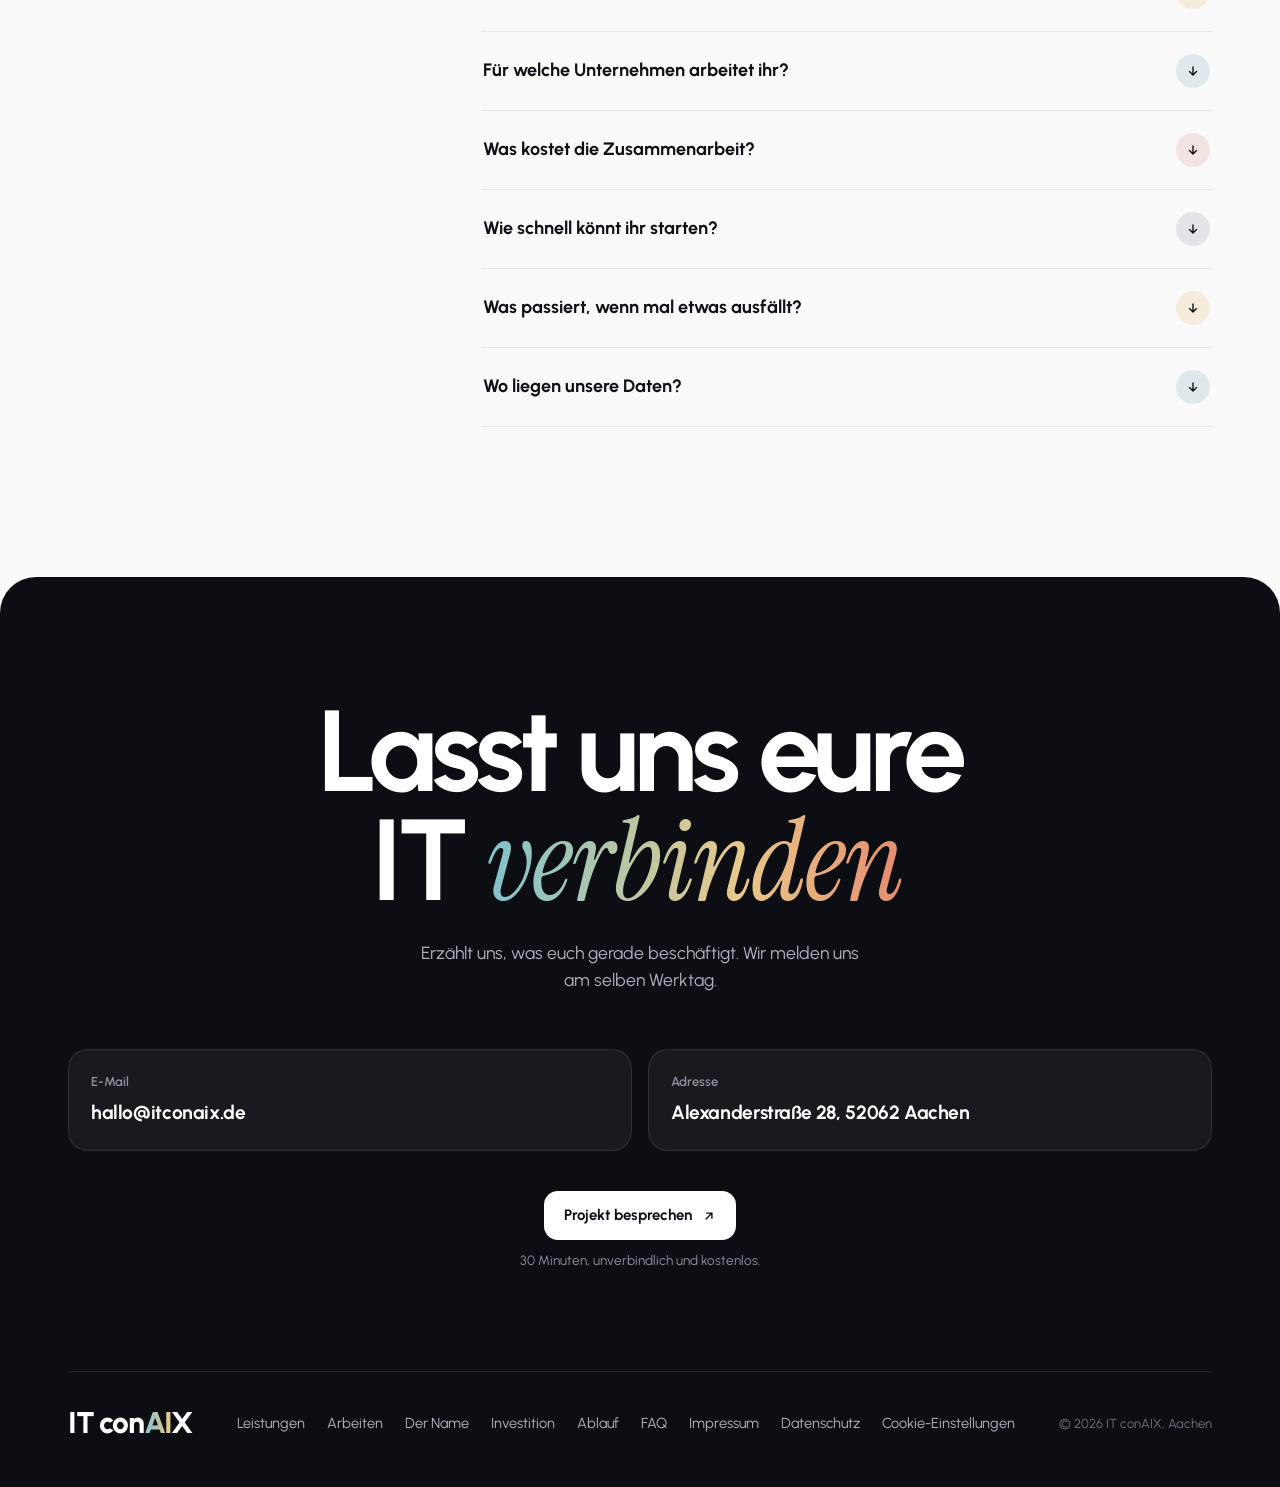
==== commit 3086ed5b: "Impressum: echte Firmendaten (GbR), Telefon-Angaben ausgeblendet solange keine Nummer - IT conAIX Gb" ====
--- a/index.html
+++ b/index.html
@@ -326,7 +326,8 @@
   .end h2{font-size:clamp(3rem,9vw,7.4rem);letter-spacing:-.05em;line-height:.95;text-align:center}
   .end h2 .serif{background:linear-gradient(90deg,#7FC3CB,#E8C98A 60%,#E58A6E);-webkit-background-clip:text;background-clip:text;color:transparent;padding-right:.05em}
   .end .lead{text-align:center;color:#AEB3BF;margin:22px auto 0;max-width:46ch;font-size:1.1rem}
-  .contact{display:grid;grid-template-columns:repeat(3,1fr);gap:16px;margin-top:56px}
+  .contact{display:grid;grid-template-columns:repeat(auto-fit,minmax(240px,1fr));gap:16px;margin-top:56px}
+  .contact [hidden]{display:none}
   .contact a,.contact div{background:rgba(255,255,255,.05);border:1px solid rgba(255,255,255,.1);border-radius:20px;padding:22px;transition:background .3s}
   .contact a:hover{background:rgba(255,255,255,.1)}
   .contact small{display:block;color:#8D93A0;font-size:13px;font-weight:600;margin-bottom:6px}
@@ -694,7 +695,7 @@
         <div class="it"><button aria-expanded="false">Für welche Unternehmen arbeitet ihr?<span class="pm"><svg width="14" height="14" viewBox="0 0 24 24" fill="none" stroke="currentColor" stroke-width="2.4" stroke-linecap="round" aria-hidden="true"><path d="M12 5v14M6 13l6 6 6-6"/></svg></span></button><div class="body"><div><p>Vor allem für kleine und mittlere Betriebe in Aachen und der Region: Praxen, Kanzleien, Handwerk, Handel und Dienstleister.</p></div></div></div>
         <div class="it"><button aria-expanded="false">Was kostet die Zusammenarbeit?<span class="pm"><svg width="14" height="14" viewBox="0 0 24 24" fill="none" stroke="currentColor" stroke-width="2.4" stroke-linecap="round" aria-hidden="true"><path d="M12 5v14M6 13l6 6 6-6"/></svg></span></button><div class="body"><div><p>Websites starten ab 500 €, IT-Betreuung ab 39 € pro Arbeitsplatz im Monat. Für Software bekommt ihr nach dem Erstgespräch ein Festpreisangebot.</p></div></div></div>
         <div class="it"><button aria-expanded="false">Wie schnell könnt ihr starten?<span class="pm"><svg width="14" height="14" viewBox="0 0 24 24" fill="none" stroke="currentColor" stroke-width="2.4" stroke-linecap="round" aria-hidden="true"><path d="M12 5v14M6 13l6 6 6-6"/></svg></span></button><div class="body"><div><p>Meist innerhalb weniger Tage. Websites sind in der Regel nach drei bis sechs Wochen fertig, größere Software-Projekte planen wir individuell.</p></div></div></div>
-        <div class="it"><button aria-expanded="false">Was passiert, wenn mal etwas ausfällt?<span class="pm"><svg width="14" height="14" viewBox="0 0 24 24" fill="none" stroke="currentColor" stroke-width="2.4" stroke-linecap="round" aria-hidden="true"><path d="M12 5v14M6 13l6 6 6-6"/></svg></span></button><div class="body"><div><p>Betreuungskunden erreichen uns über eine direkte Nummer. Wir reagieren an Werktagen innerhalb von vier Stunden und kommen bei Bedarf vorbei.</p></div></div></div>
+        <div class="it"><button aria-expanded="false">Was passiert, wenn mal etwas ausfällt?<span class="pm"><svg width="14" height="14" viewBox="0 0 24 24" fill="none" stroke="currentColor" stroke-width="2.4" stroke-linecap="round" aria-hidden="true"><path d="M12 5v14M6 13l6 6 6-6"/></svg></span></button><div class="body"><div><p>Betreuungskunden haben bei uns feste Ansprechpartner, die ihre Systeme kennen. Wir kümmern uns an Werktagen schnell um Störungen und kommen bei Bedarf vorbei.</p></div></div></div>
         <div class="it"><button aria-expanded="false">Wo liegen unsere Daten?<span class="pm"><svg width="14" height="14" viewBox="0 0 24 24" fill="none" stroke="currentColor" stroke-width="2.4" stroke-linecap="round" aria-hidden="true"><path d="M12 5v14M6 13l6 6 6-6"/></svg></span></button><div class="body"><div><p>Auf Servern in Deutschland. Ihr bekommt alle Zugangsdaten und die komplette Dokumentation.</p></div></div></div>
       </div>
     </div>
@@ -709,7 +710,7 @@
     <p class="lead rv">Erzählt uns, was euch gerade beschäftigt. Wir melden uns am selben Werktag.</p>
     <div class="contact rv">
       <a data-cfg-mail href="mailto:hallo@itconaix.de"><small>E-Mail</small><b data-cfg="email">hallo@itconaix.de</b></a>
-      <a data-cfg-tel><small>Telefon</small><b data-cfg="telefon"></b></a>
+      <a data-cfg-tel data-cfg-if="telefon"><small>Telefon</small><b data-cfg="telefon"></b></a>
       <div><small>Adresse</small><b><span data-cfg="strasse"></span>, <span data-cfg="plzOrt"></span></b></div>
     </div>
     <div class="acts rv">
@@ -812,7 +813,7 @@
           <div class="full err" id="mm-err" role="alert"></div>
         </div>
         <div class="bk-row"><button type="submit" class="btn btn-dark">Nachricht senden</button></div>
-        <p class="bk-note">Oder direkt: <a data-cfg-mail href="mailto:hallo@itconaix.de" style="text-decoration:underline"><span data-cfg="email">hallo@itconaix.de</span></a> · <a data-cfg-tel style="text-decoration:underline"><span data-cfg="telefon"></span></a></p>
+        <p class="bk-note">Oder direkt: <a data-cfg-mail href="mailto:hallo@itconaix.de" style="text-decoration:underline"><span data-cfg="email">hallo@itconaix.de</span></a><span data-cfg-if="telefon"> · <a data-cfg-tel style="text-decoration:underline"><span data-cfg="telefon"></span></a></span></p>
       </form>
 
       <!-- Optional: external booking tool (Calendly / Cal.com) -->
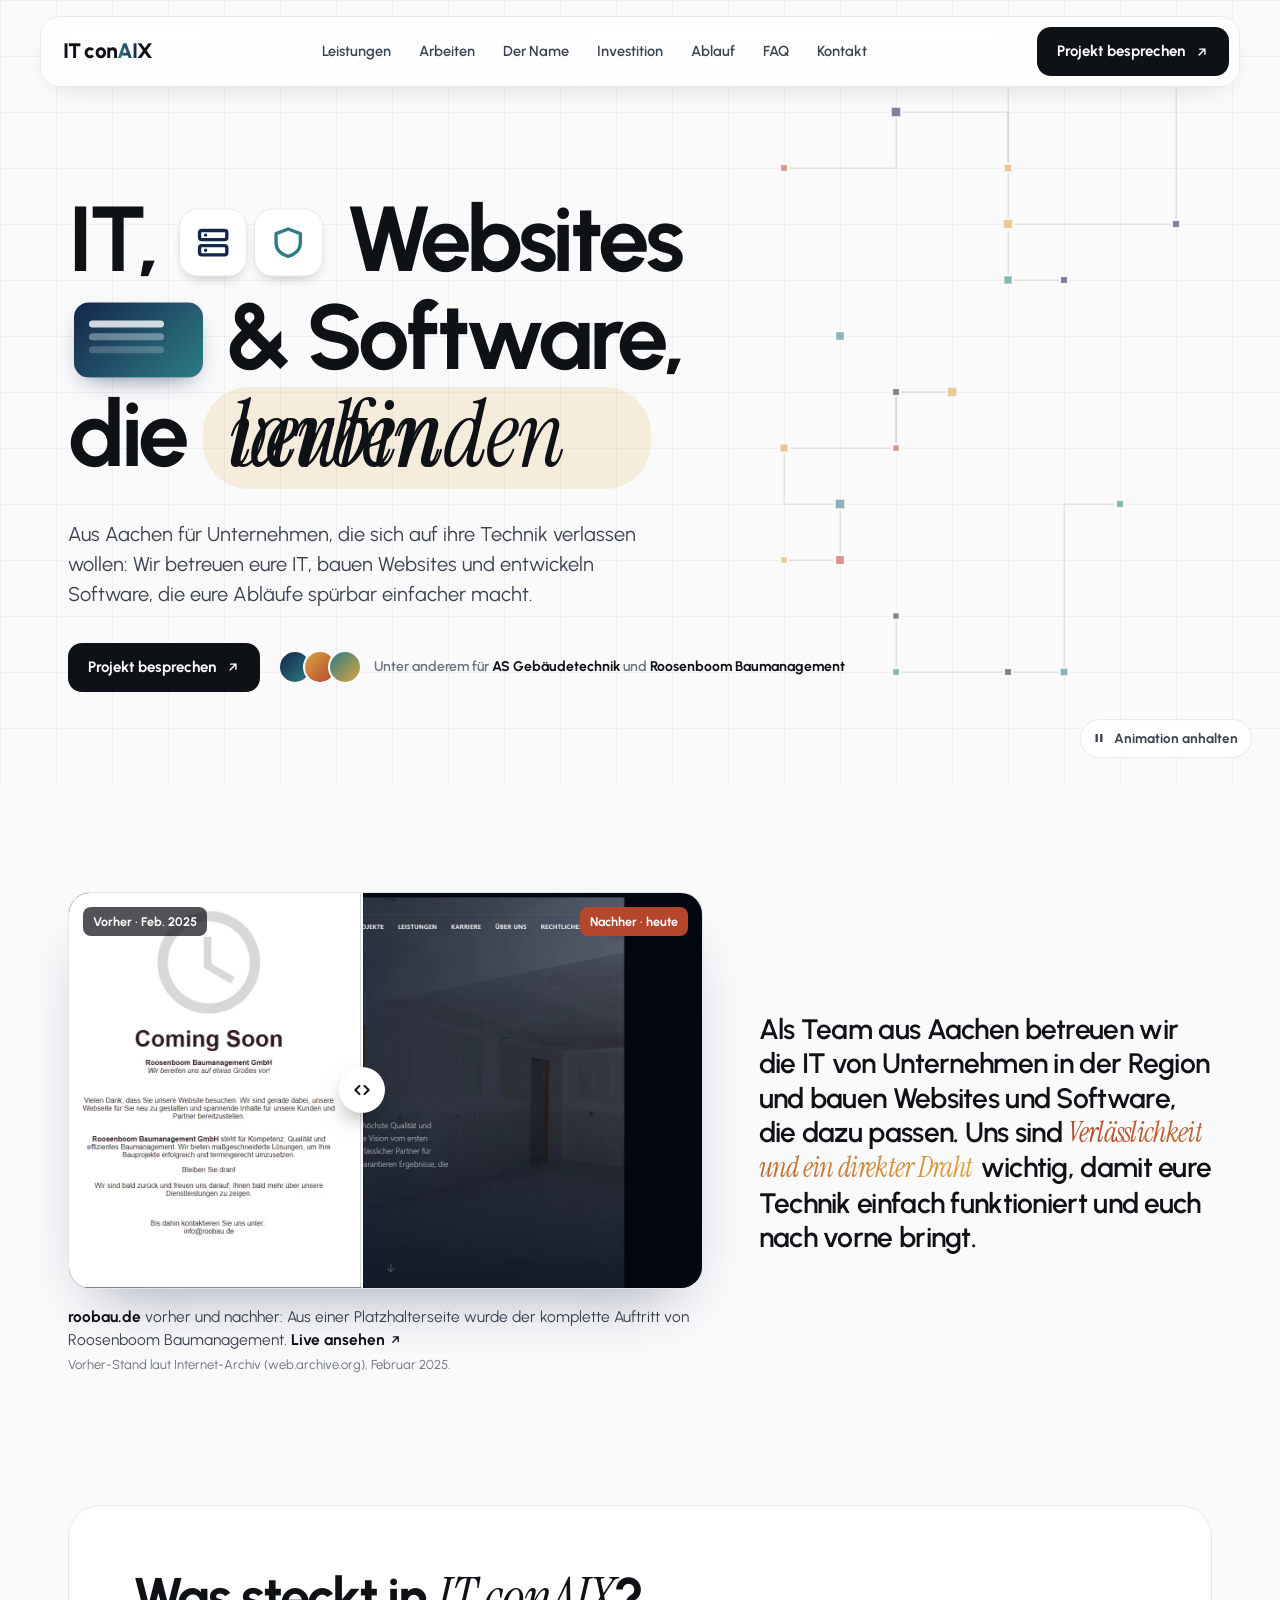
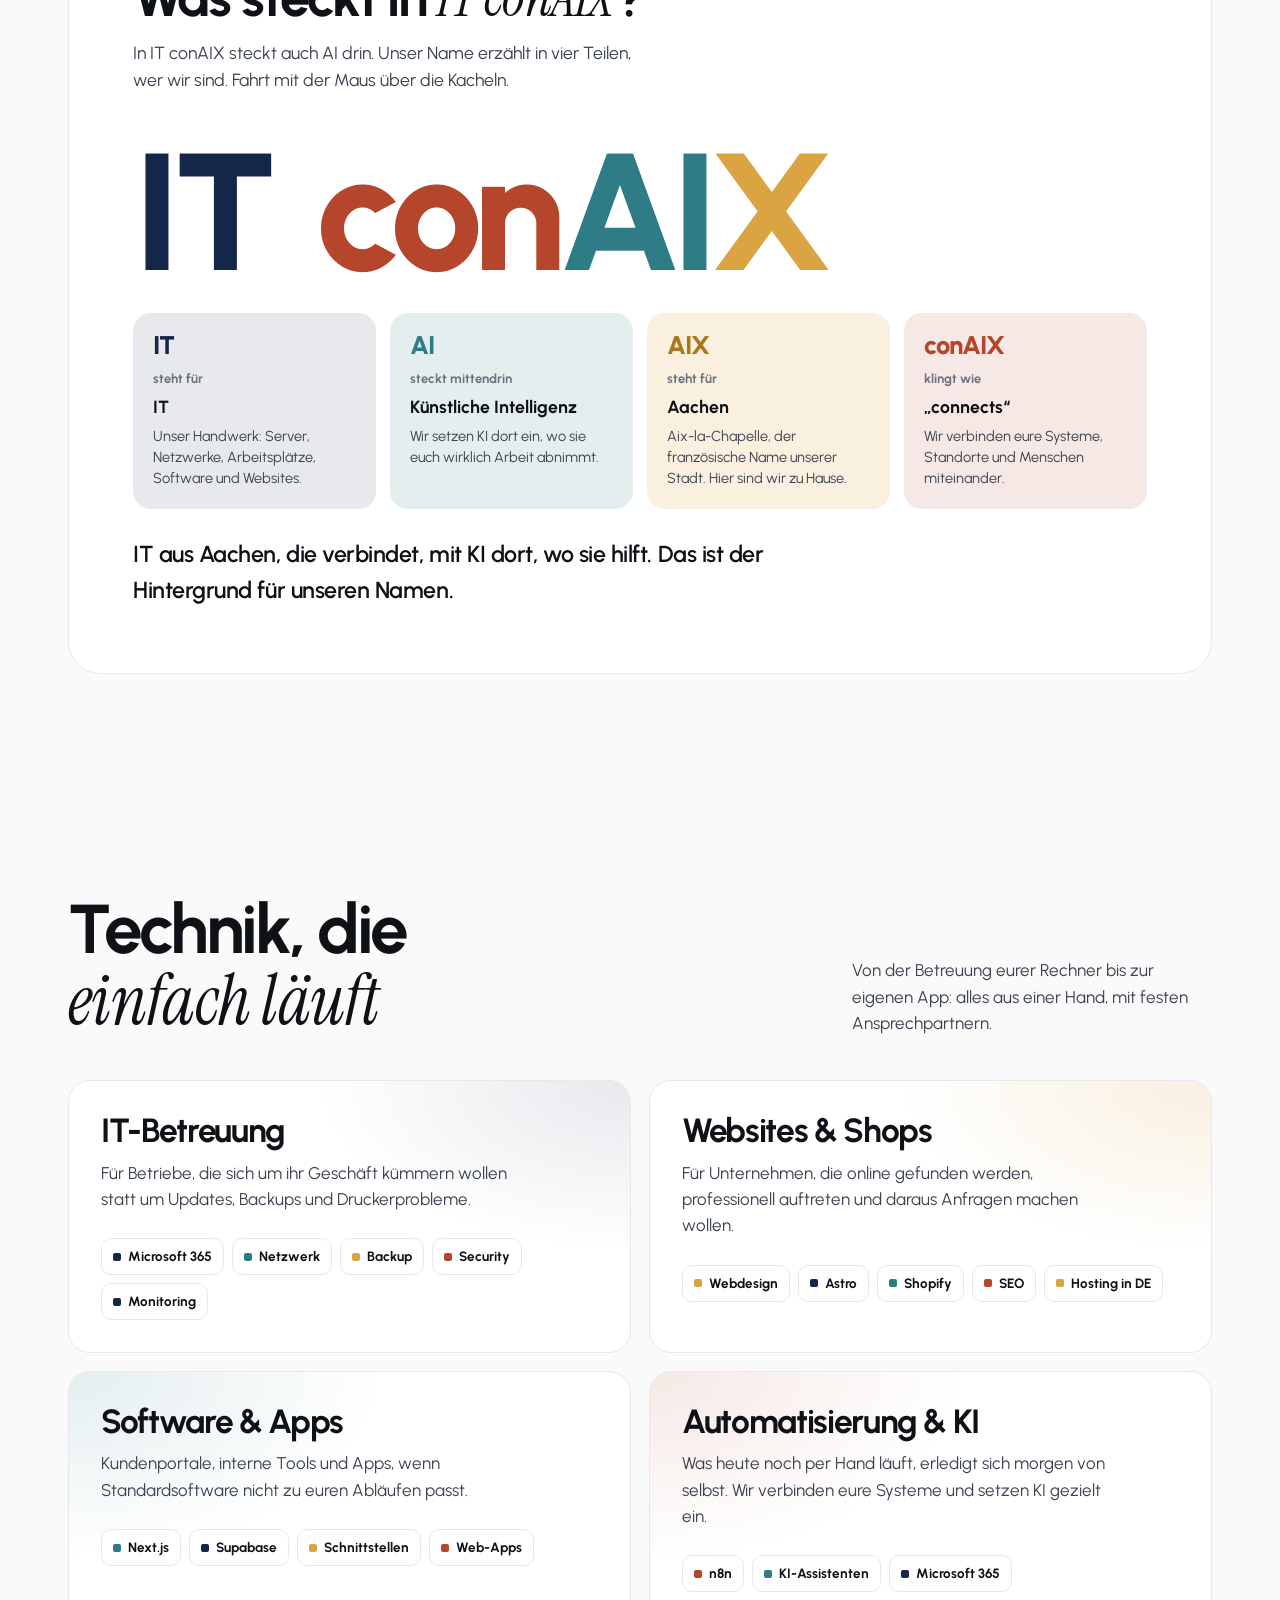
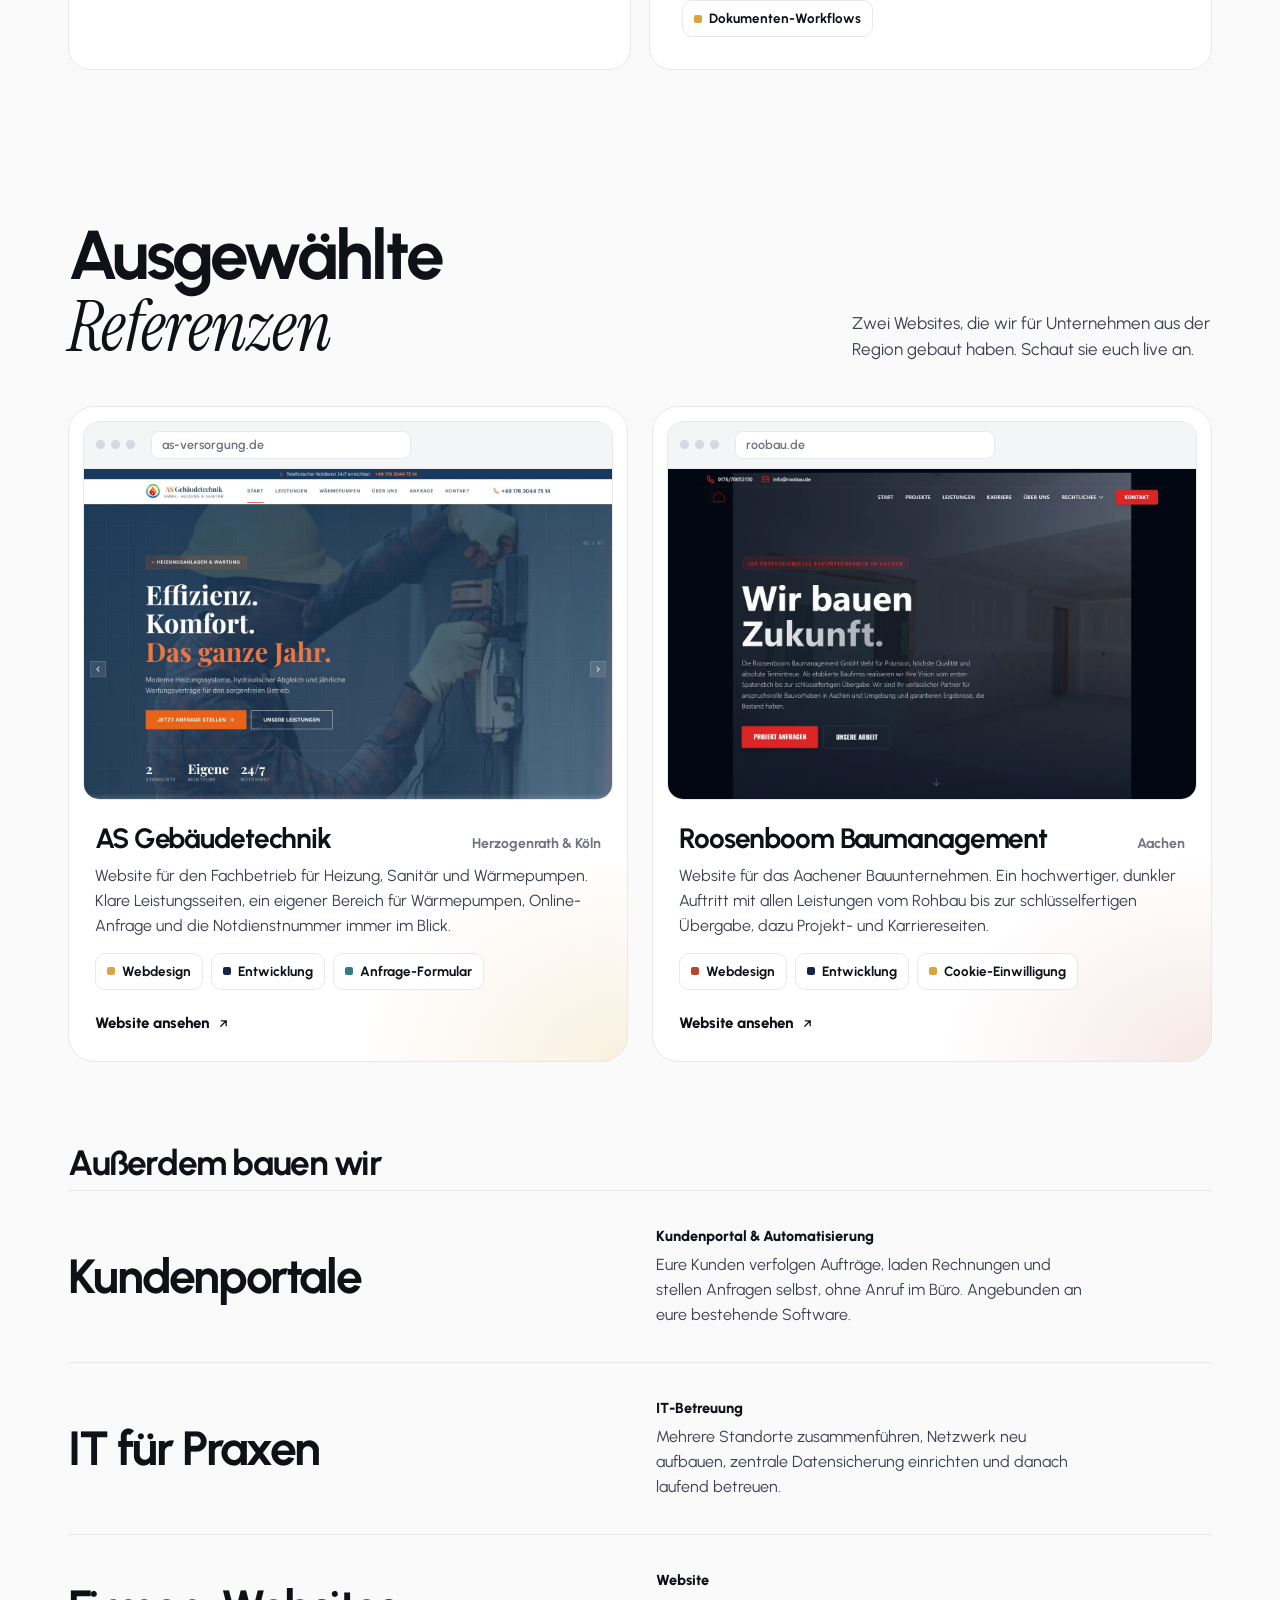
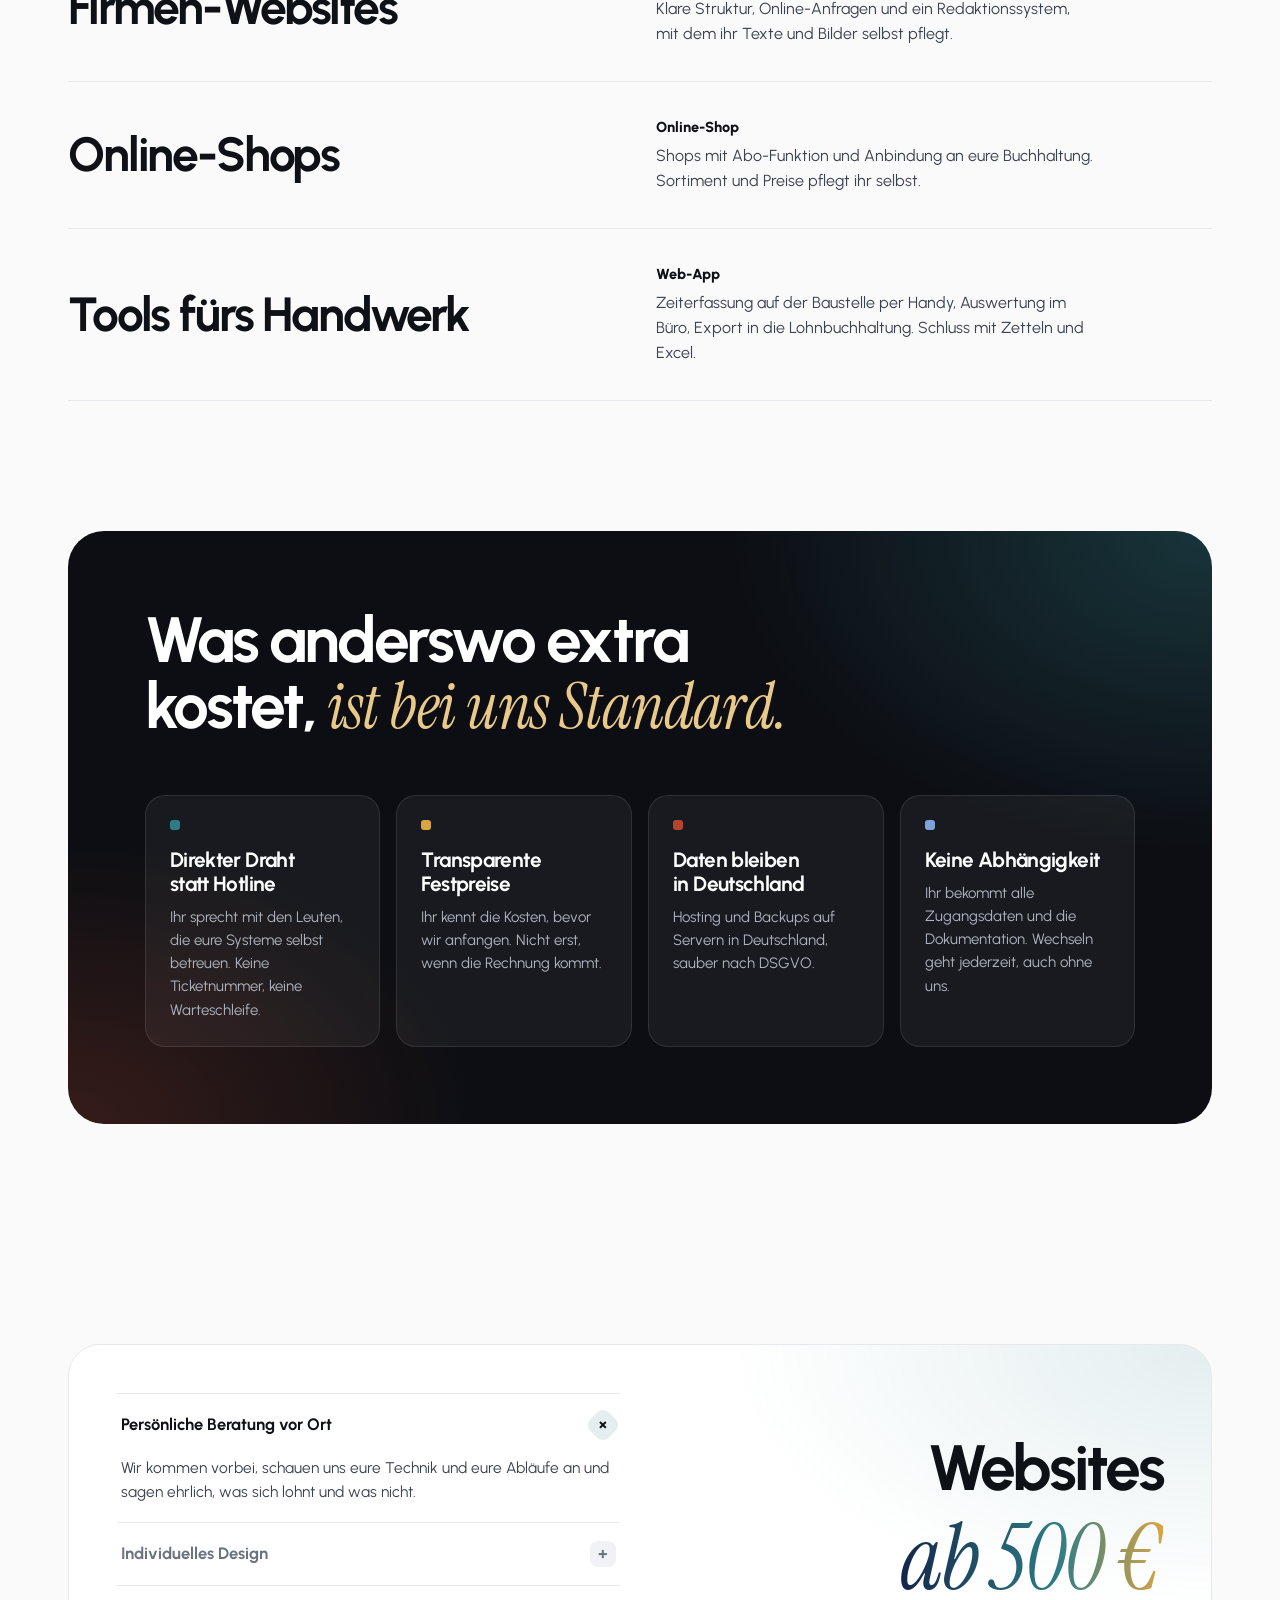
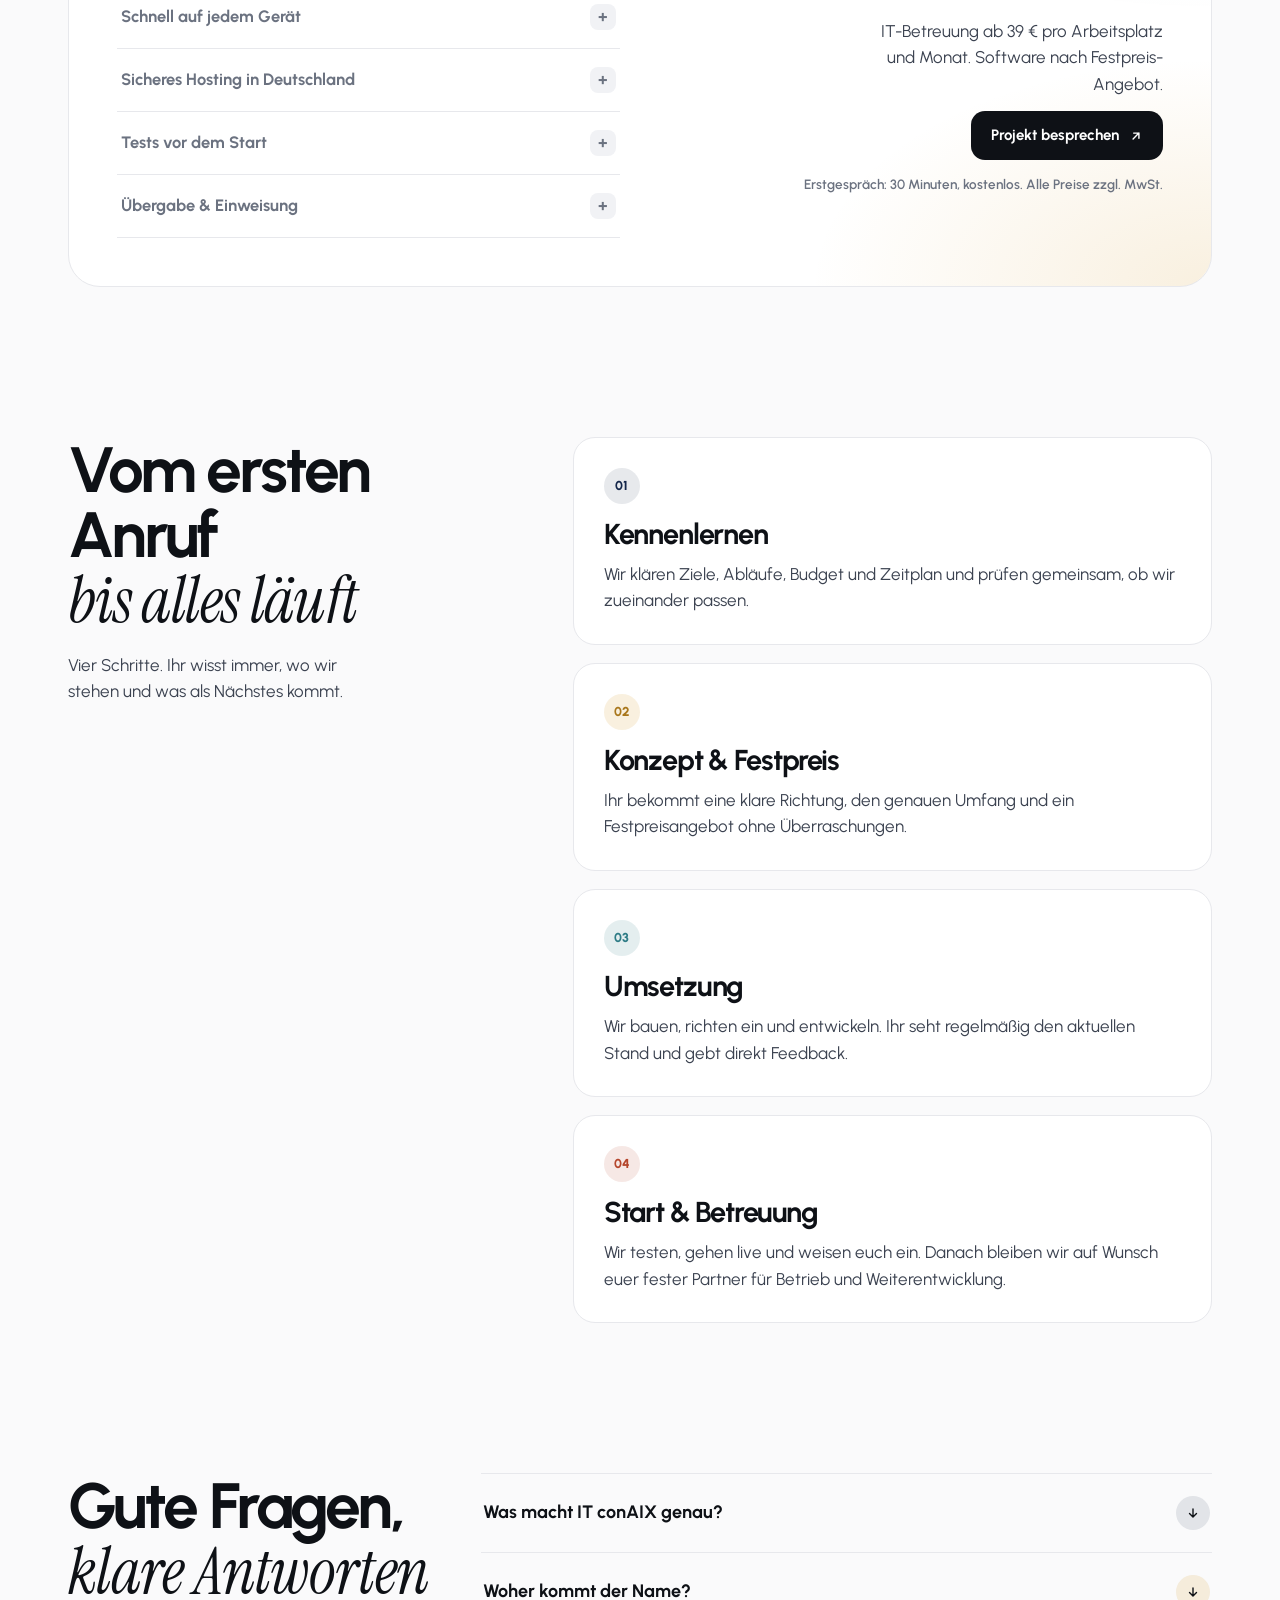
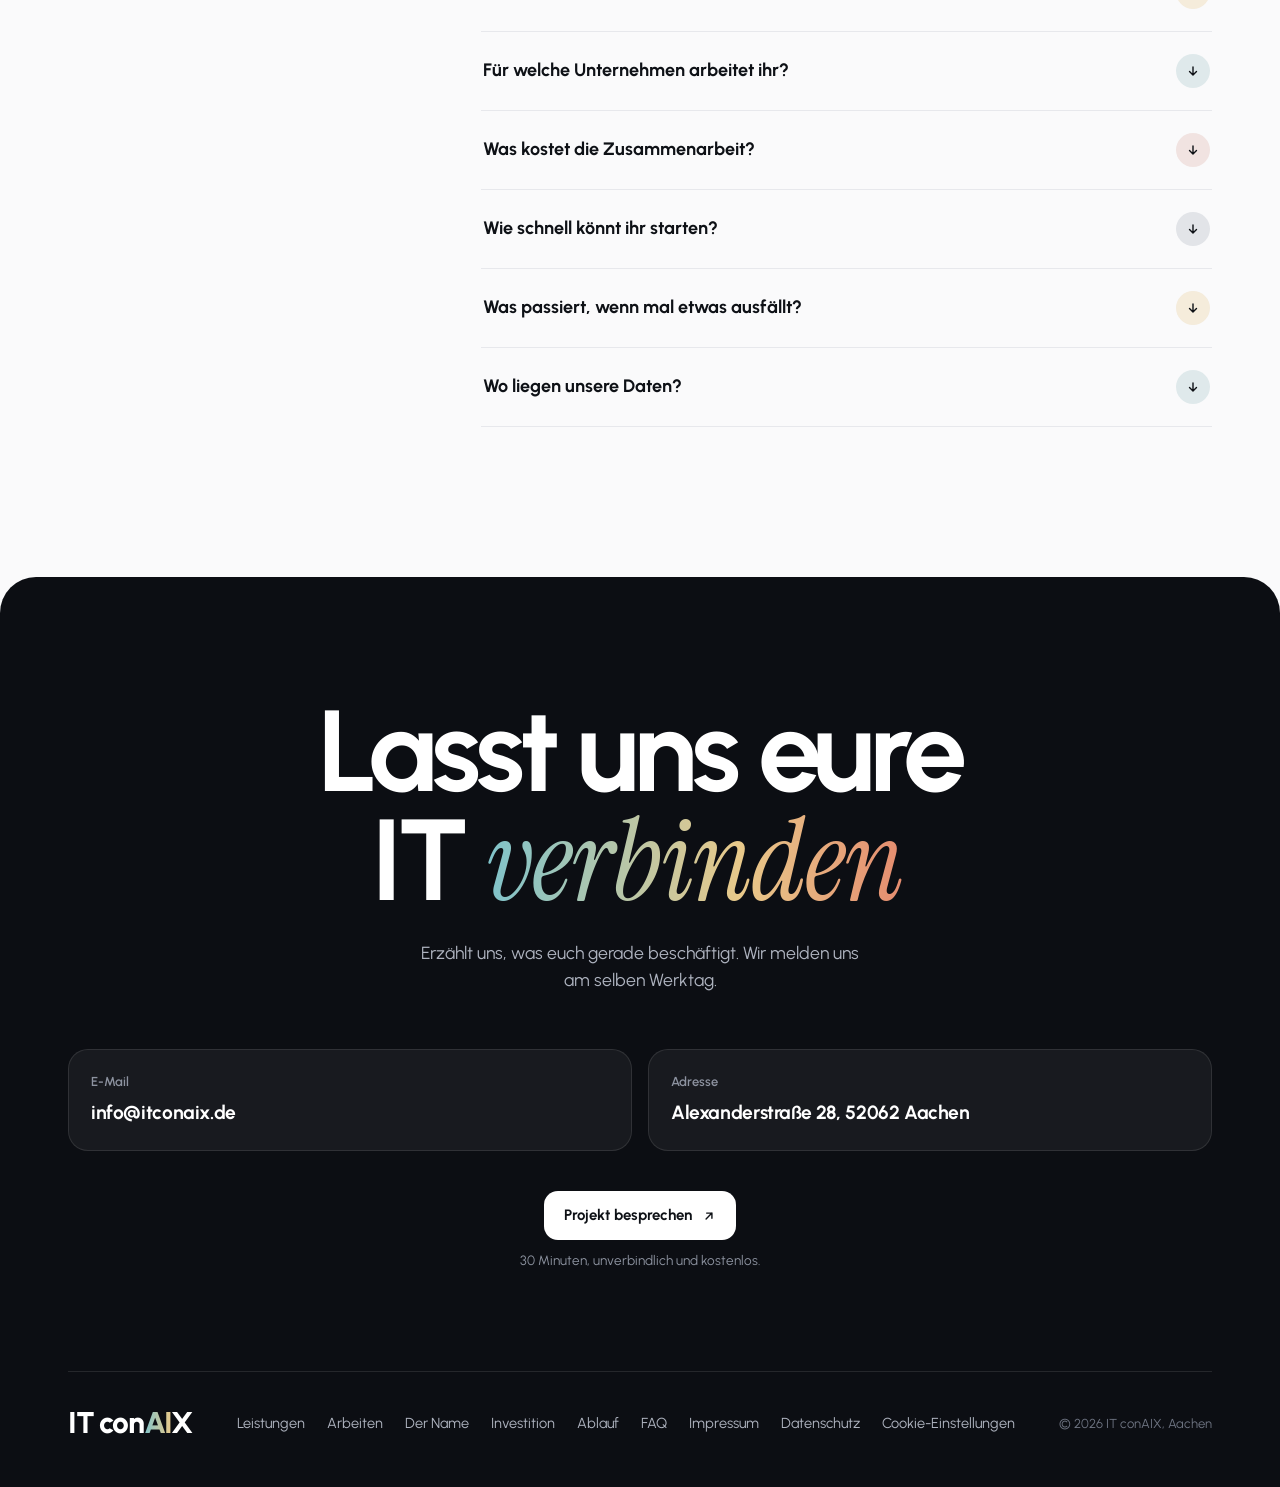
==== commit 5e93731f: "E-Mail-Adresse: info@itconaix.de (Postfach bei Hetzner eingerichtet) Co-Authored-By: Claude Opus 5.5" ====
--- a/index.html
+++ b/index.html
@@ -709,7 +709,7 @@
     <h2 class="rv">Lasst uns eure<br>IT <span class="serif">verbinden</span></h2>
     <p class="lead rv">Erzählt uns, was euch gerade beschäftigt. Wir melden uns am selben Werktag.</p>
     <div class="contact rv">
-      <a data-cfg-mail href="mailto:hallo@itconaix.de"><small>E-Mail</small><b data-cfg="email">hallo@itconaix.de</b></a>
+      <a data-cfg-mail href="mailto:info@itconaix.de"><small>E-Mail</small><b data-cfg="email">info@itconaix.de</b></a>
       <a data-cfg-tel data-cfg-if="telefon"><small>Telefon</small><b data-cfg="telefon"></b></a>
       <div><small>Adresse</small><b><span data-cfg="strasse"></span>, <span data-cfg="plzOrt"></span></b></div>
     </div>
@@ -813,7 +813,7 @@
           <div class="full err" id="mm-err" role="alert"></div>
         </div>
         <div class="bk-row"><button type="submit" class="btn btn-dark">Nachricht senden</button></div>
-        <p class="bk-note">Oder direkt: <a data-cfg-mail href="mailto:hallo@itconaix.de" style="text-decoration:underline"><span data-cfg="email">hallo@itconaix.de</span></a><span data-cfg-if="telefon"> · <a data-cfg-tel style="text-decoration:underline"><span data-cfg="telefon"></span></a></span></p>
+        <p class="bk-note">Oder direkt: <a data-cfg-mail href="mailto:info@itconaix.de" style="text-decoration:underline"><span data-cfg="email">info@itconaix.de</span></a><span data-cfg-if="telefon"> · <a data-cfg-tel style="text-decoration:underline"><span data-cfg="telefon"></span></a></span></p>
       </form>
 
       <!-- Optional: external booking tool (Calendly / Cal.com) -->
@@ -902,7 +902,7 @@
                               -> echtes Buchungstool wird im Fenster eingebettet, Termine landen direkt im Kalender. */
   var CFG=(window.ITC&&ITC.config)||{};
   var BOOKING_URL=CFG.bookingUrl||'';
-  var MAIL=CFG.email||'hallo@itconaix.de';
+  var MAIL=CFG.email||'info@itconaix.de';
   var SLOT_FROM=9, SLOT_TO=17, SLOT_MIN=30, LEAD_HOURS=18, DAYS_AHEAD=42;
 
   var bk=document.getElementById('bk'),lastFocus=null;
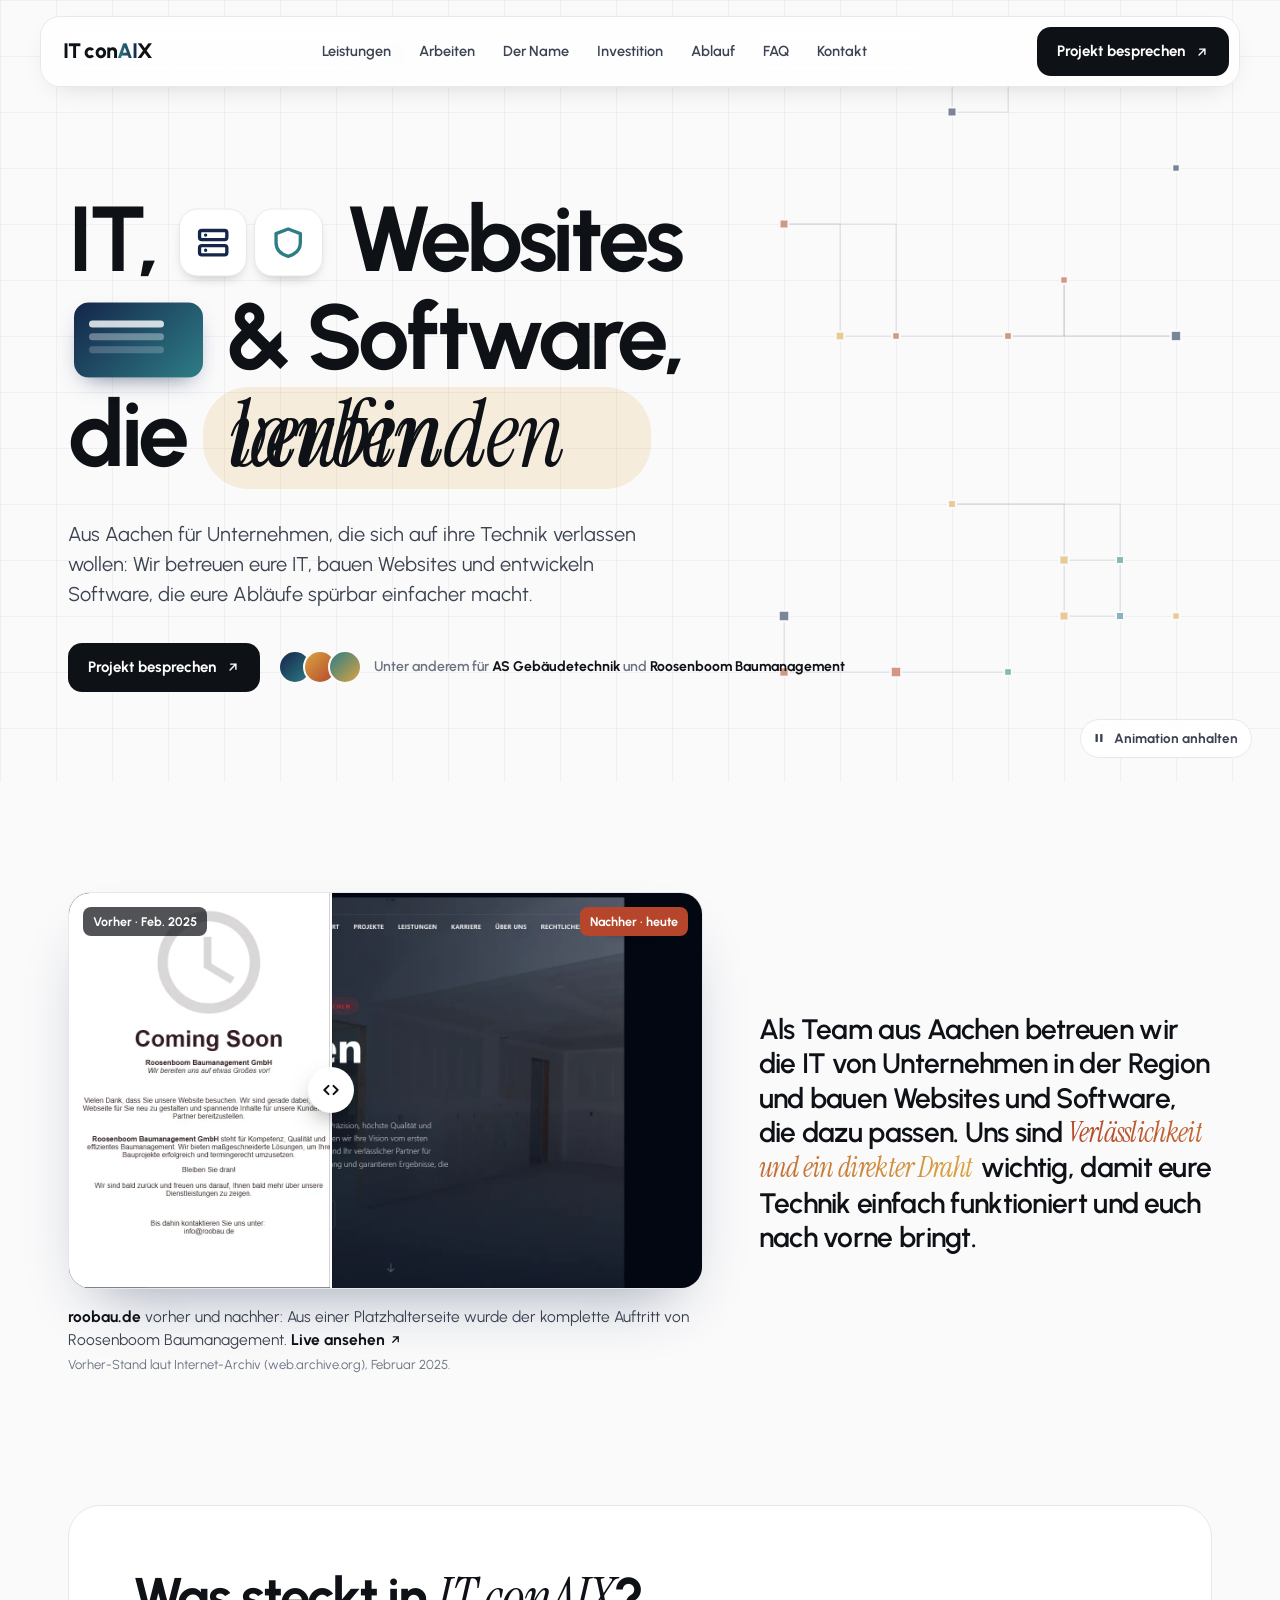
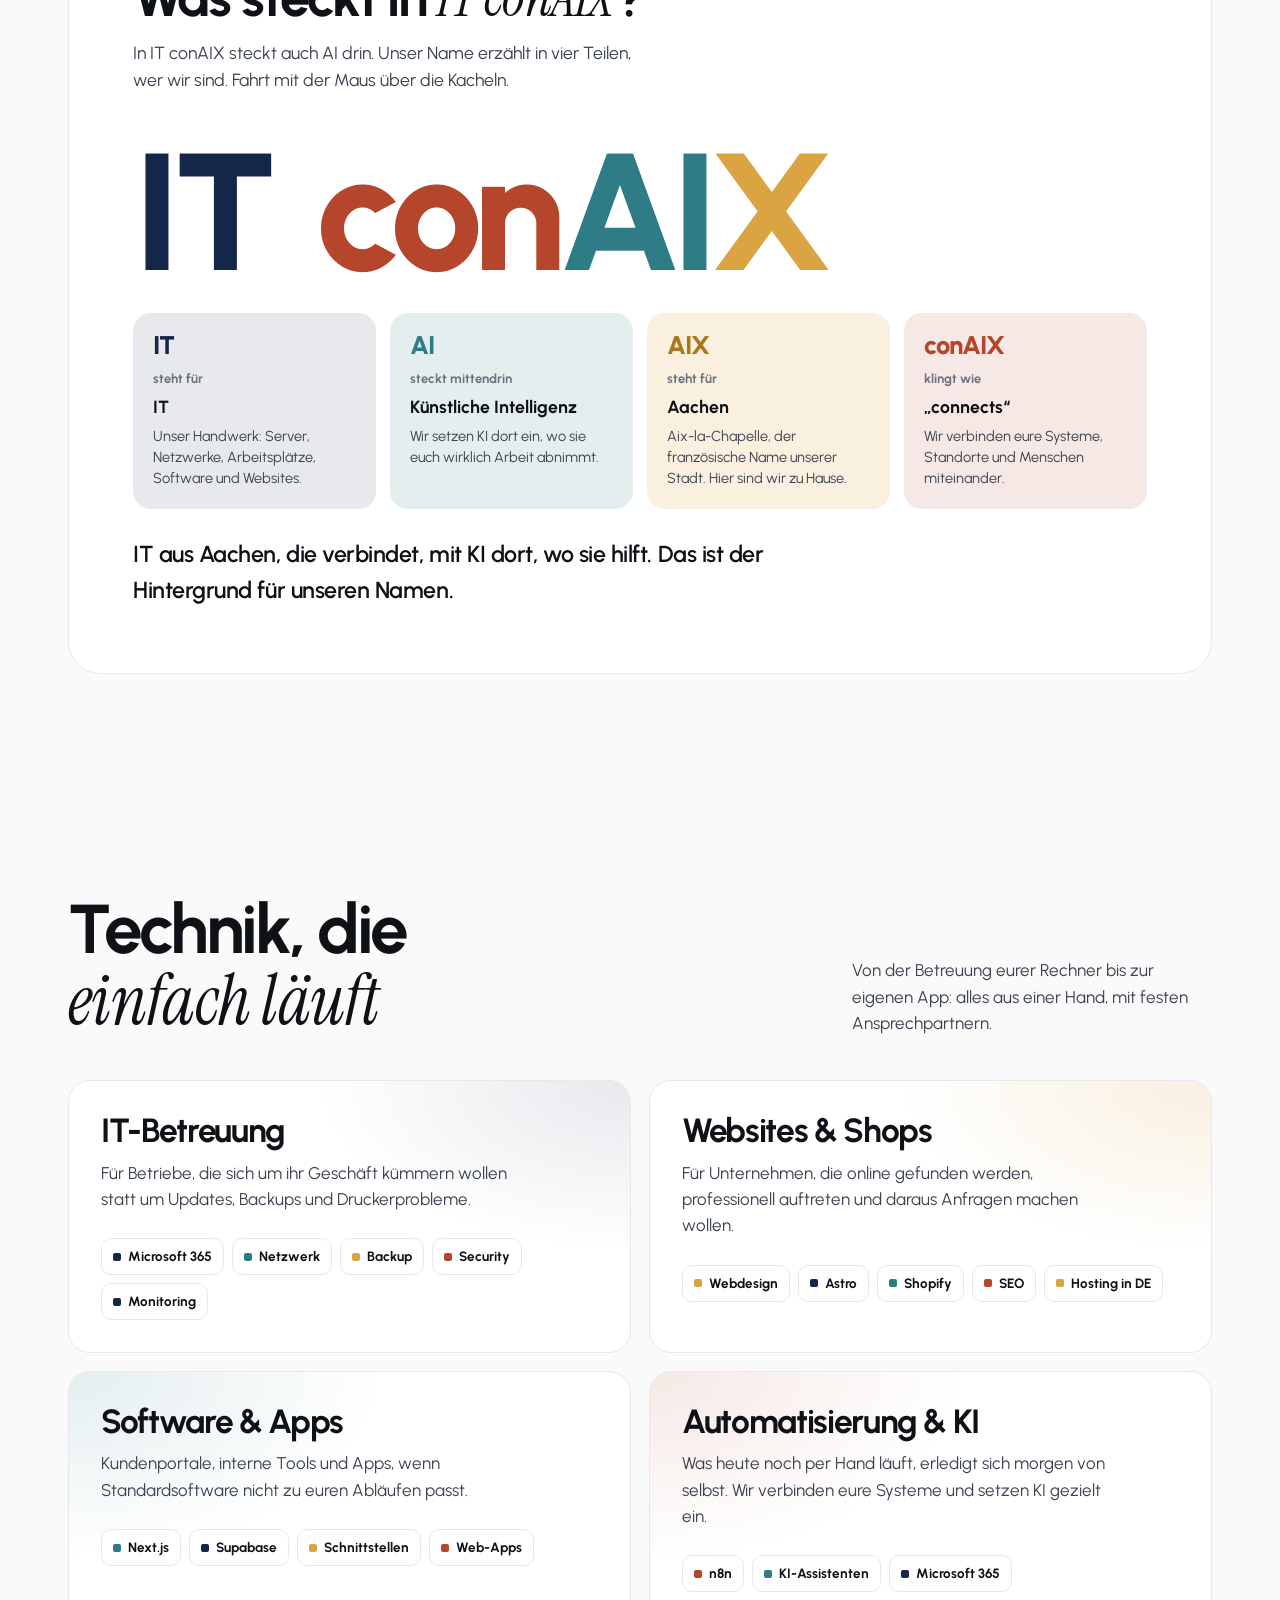
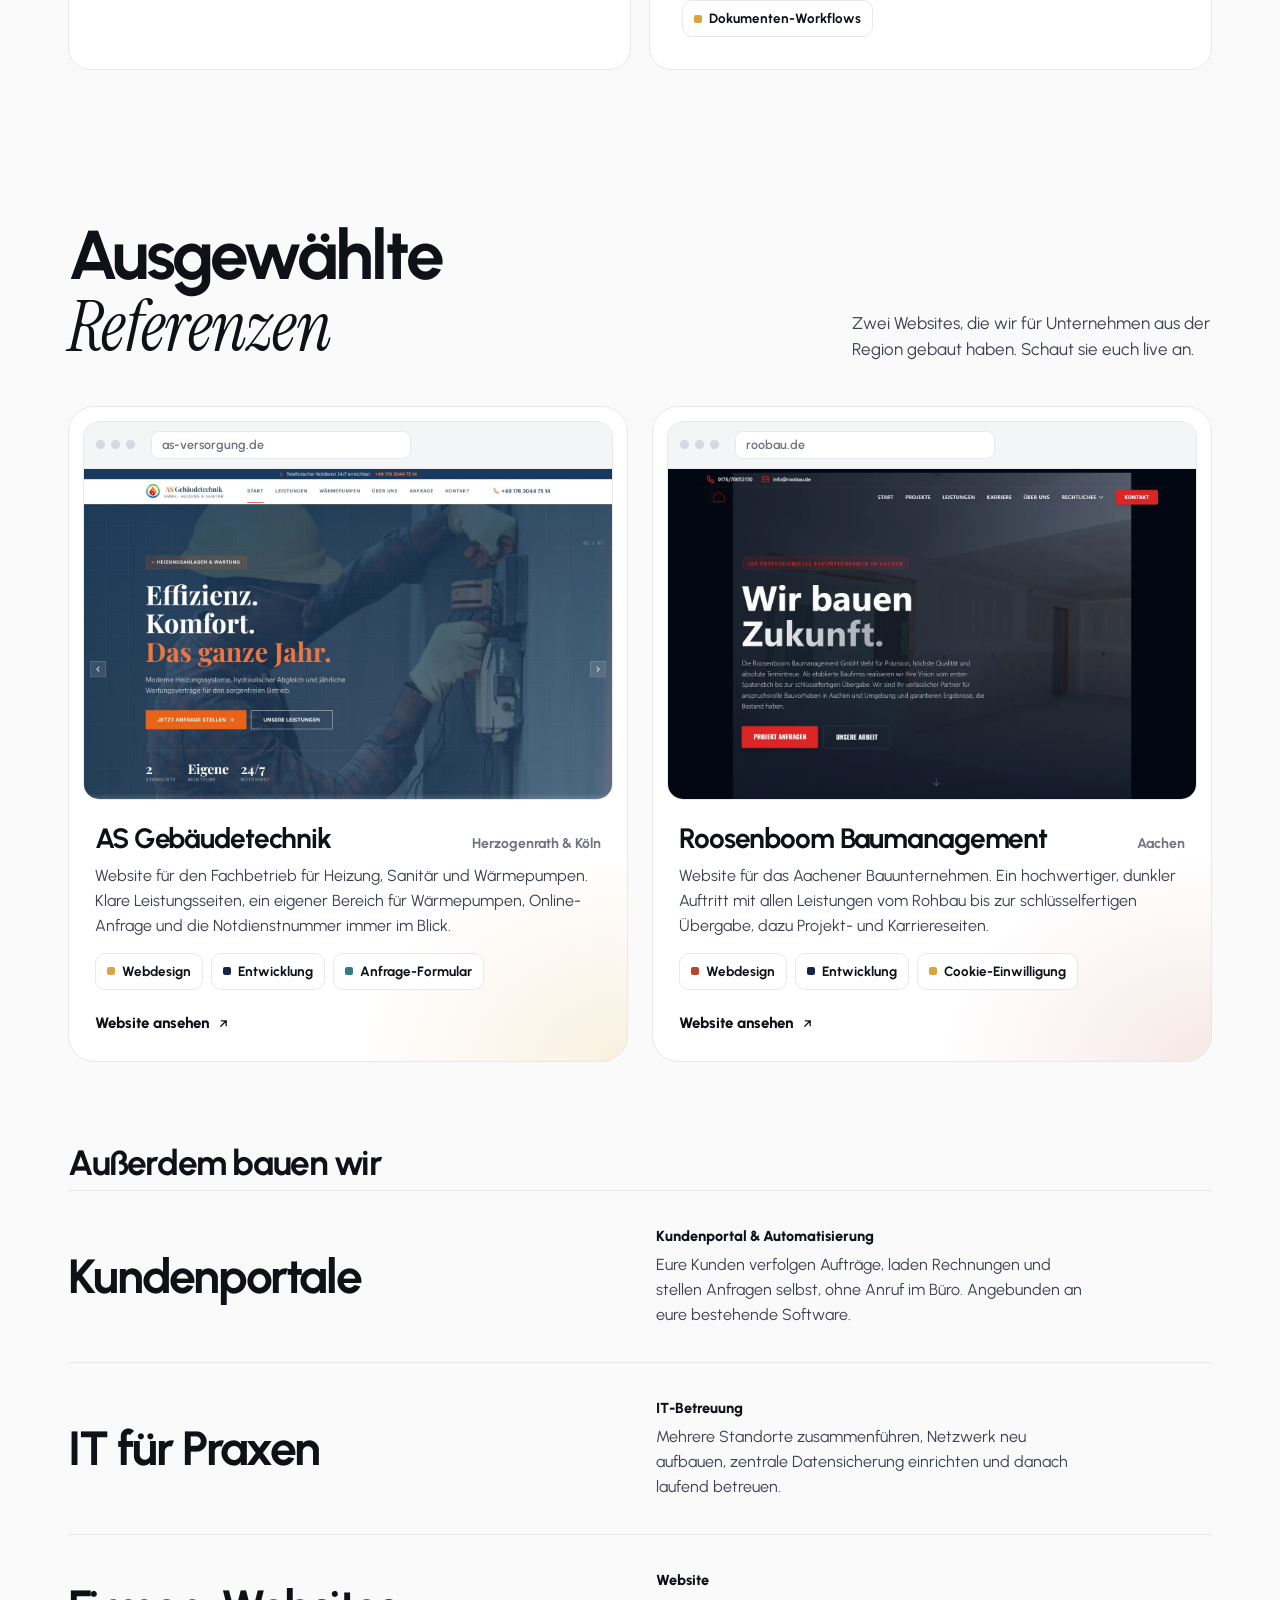
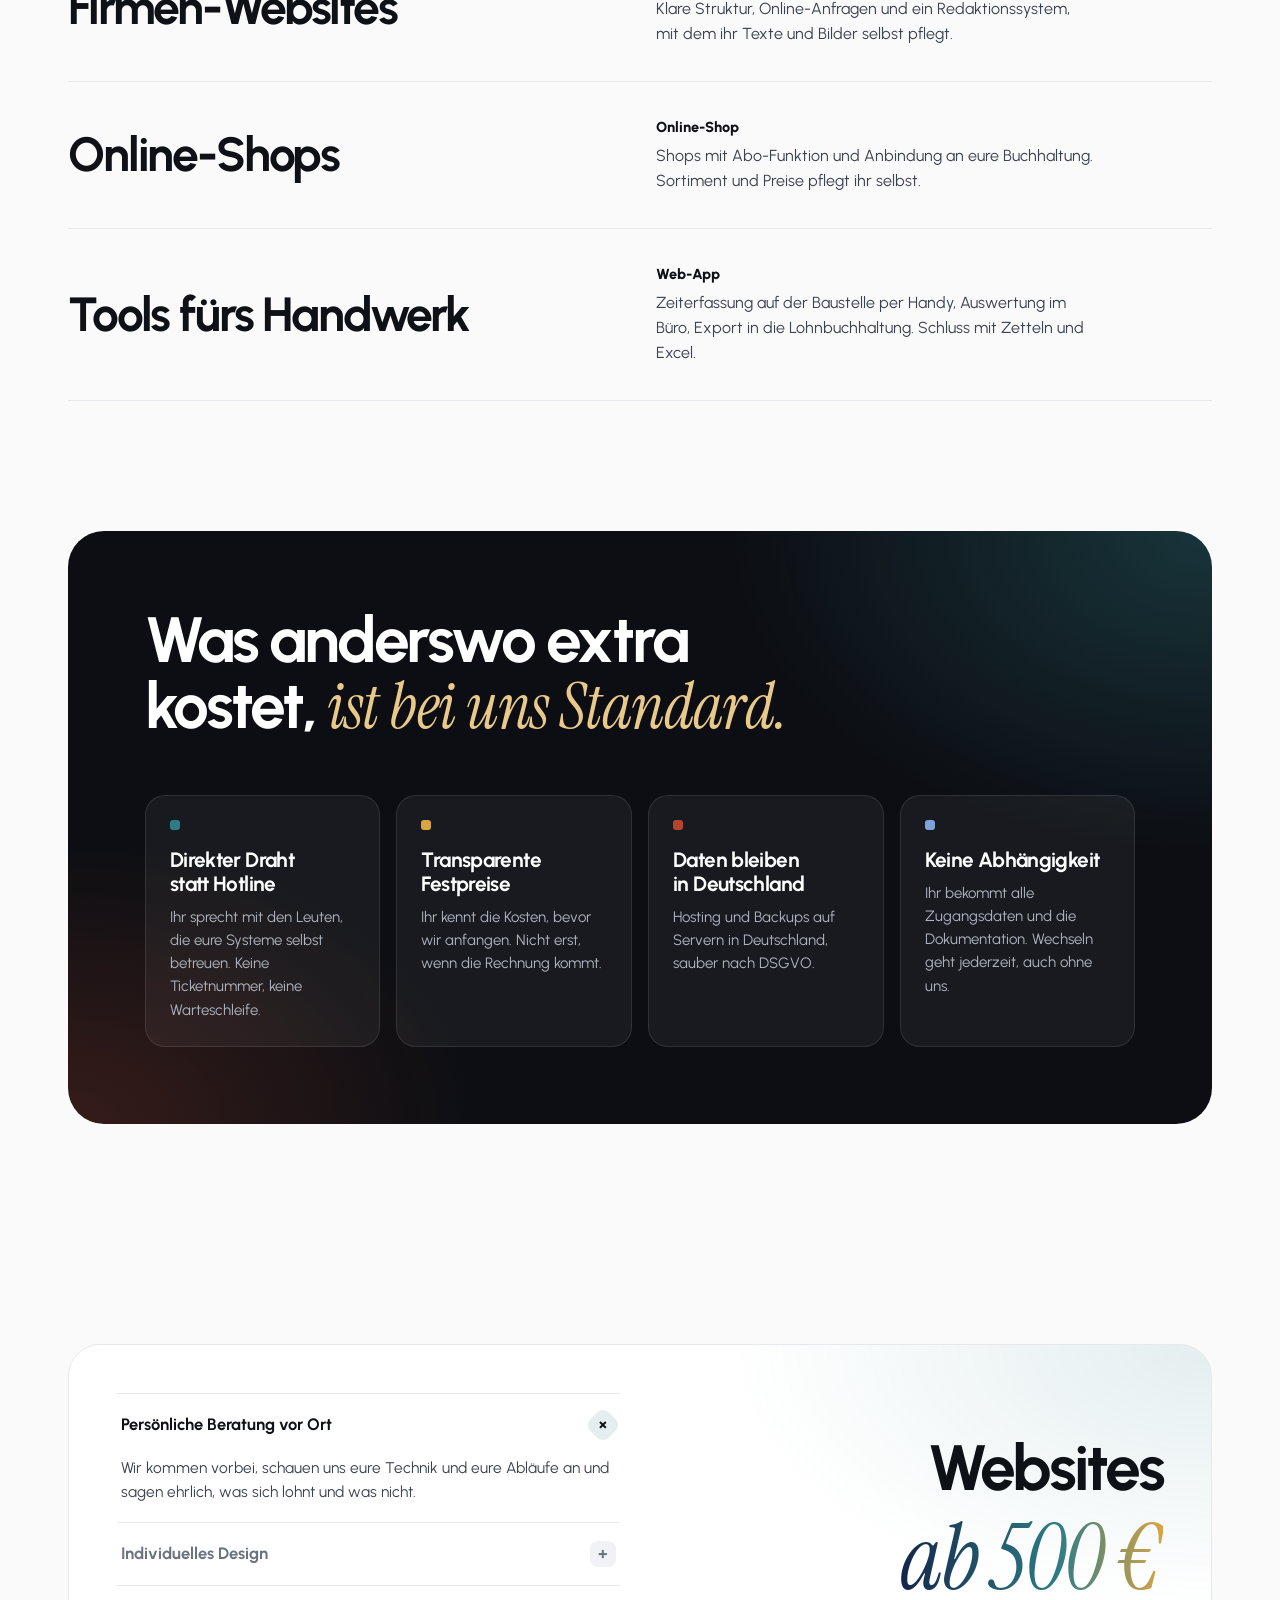
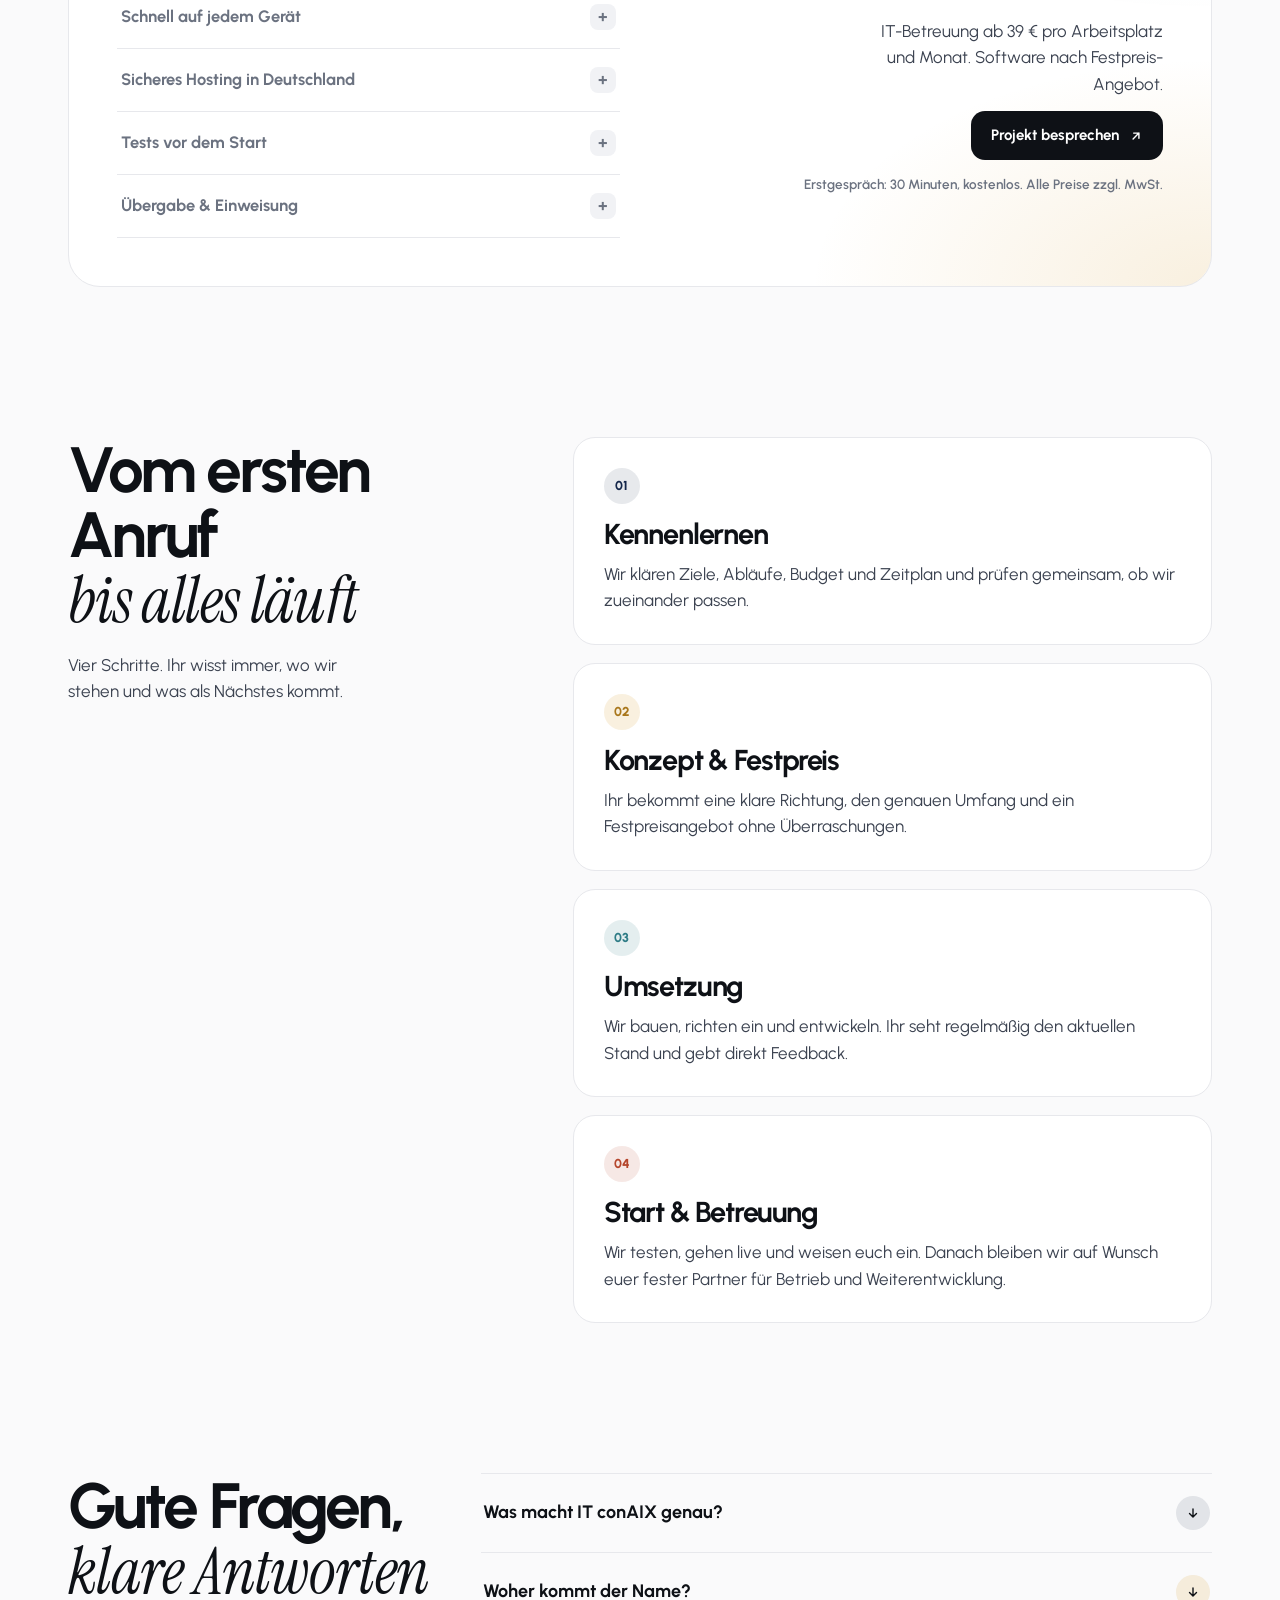
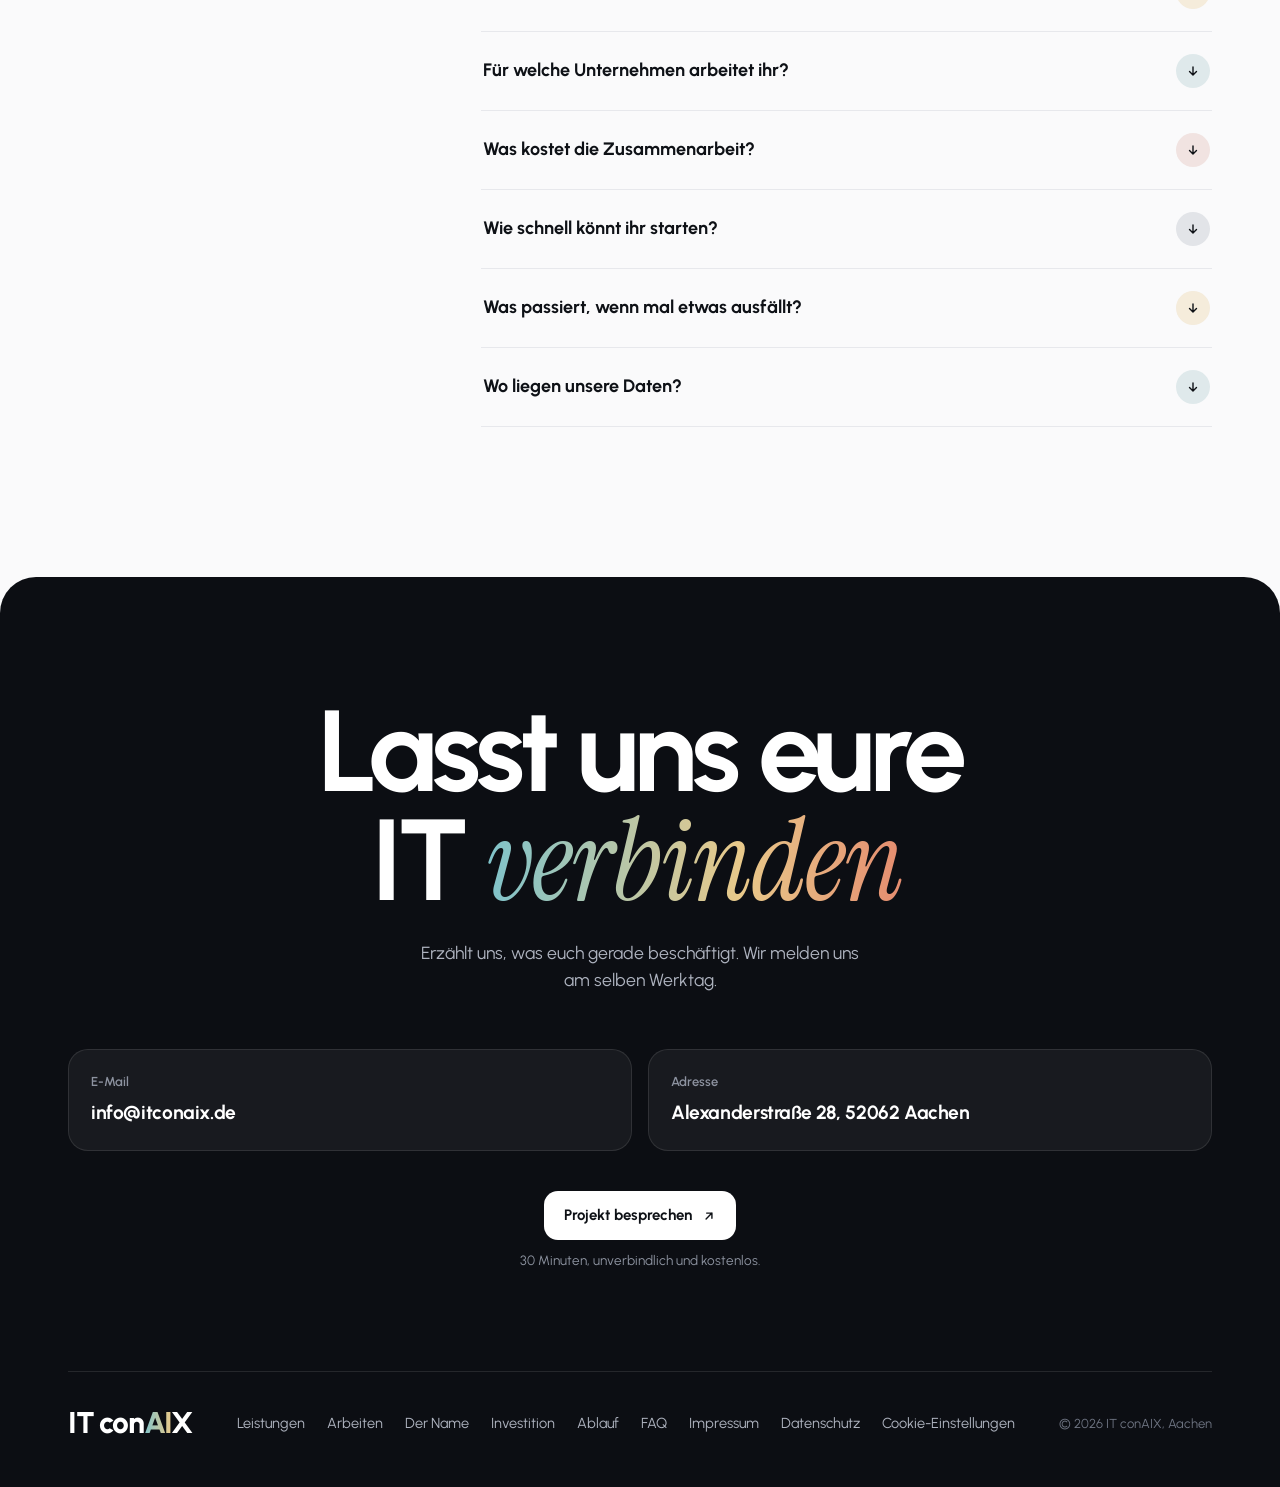
==== commit b5c82fa7: "Umzug zu Hetzner vorbereitet - GitHub Action: lädt bei jeder Änderung per FTPS nach public_html (Sec" ====
--- a/index.html
+++ b/index.html
@@ -7,13 +7,13 @@
 <meta name="description" content="IT conAIX aus Aachen: IT-Betreuung für Unternehmen, Websites und Online-Shops, Software und Automatisierung. Persönlich, mit Festpreisen und Hosting in Deutschland.">
 <meta name="theme-color" content="#FAFAFB">
 <link rel="icon" href="favicon.svg" type="image/svg+xml">
-<link rel="canonical" href="https://facecem.github.io/itconaix/">
+<link rel="canonical" href="https://itconaix.de/">
 <meta property="og:type" content="website">
 <meta property="og:locale" content="de_DE">
 <meta property="og:site_name" content="IT conAIX">
 <meta property="og:title" content="IT conAIX – IT, Websites und Software aus Aachen">
 <meta property="og:description" content="IT-Betreuung, Websites und Software für Unternehmen in Aachen und der Region. Persönlich, mit Festpreisen und Hosting in Deutschland.">
-<meta property="og:url" content="https://facecem.github.io/itconaix/">
+<meta property="og:url" content="https://itconaix.de/">
 <link rel="preload" href="assets/fonts/urbanist-latin.woff2" as="font" type="font/woff2" crossorigin>
 <link rel="stylesheet" href="assets/fonts.css">
 <link rel="stylesheet" href="assets/site.css">
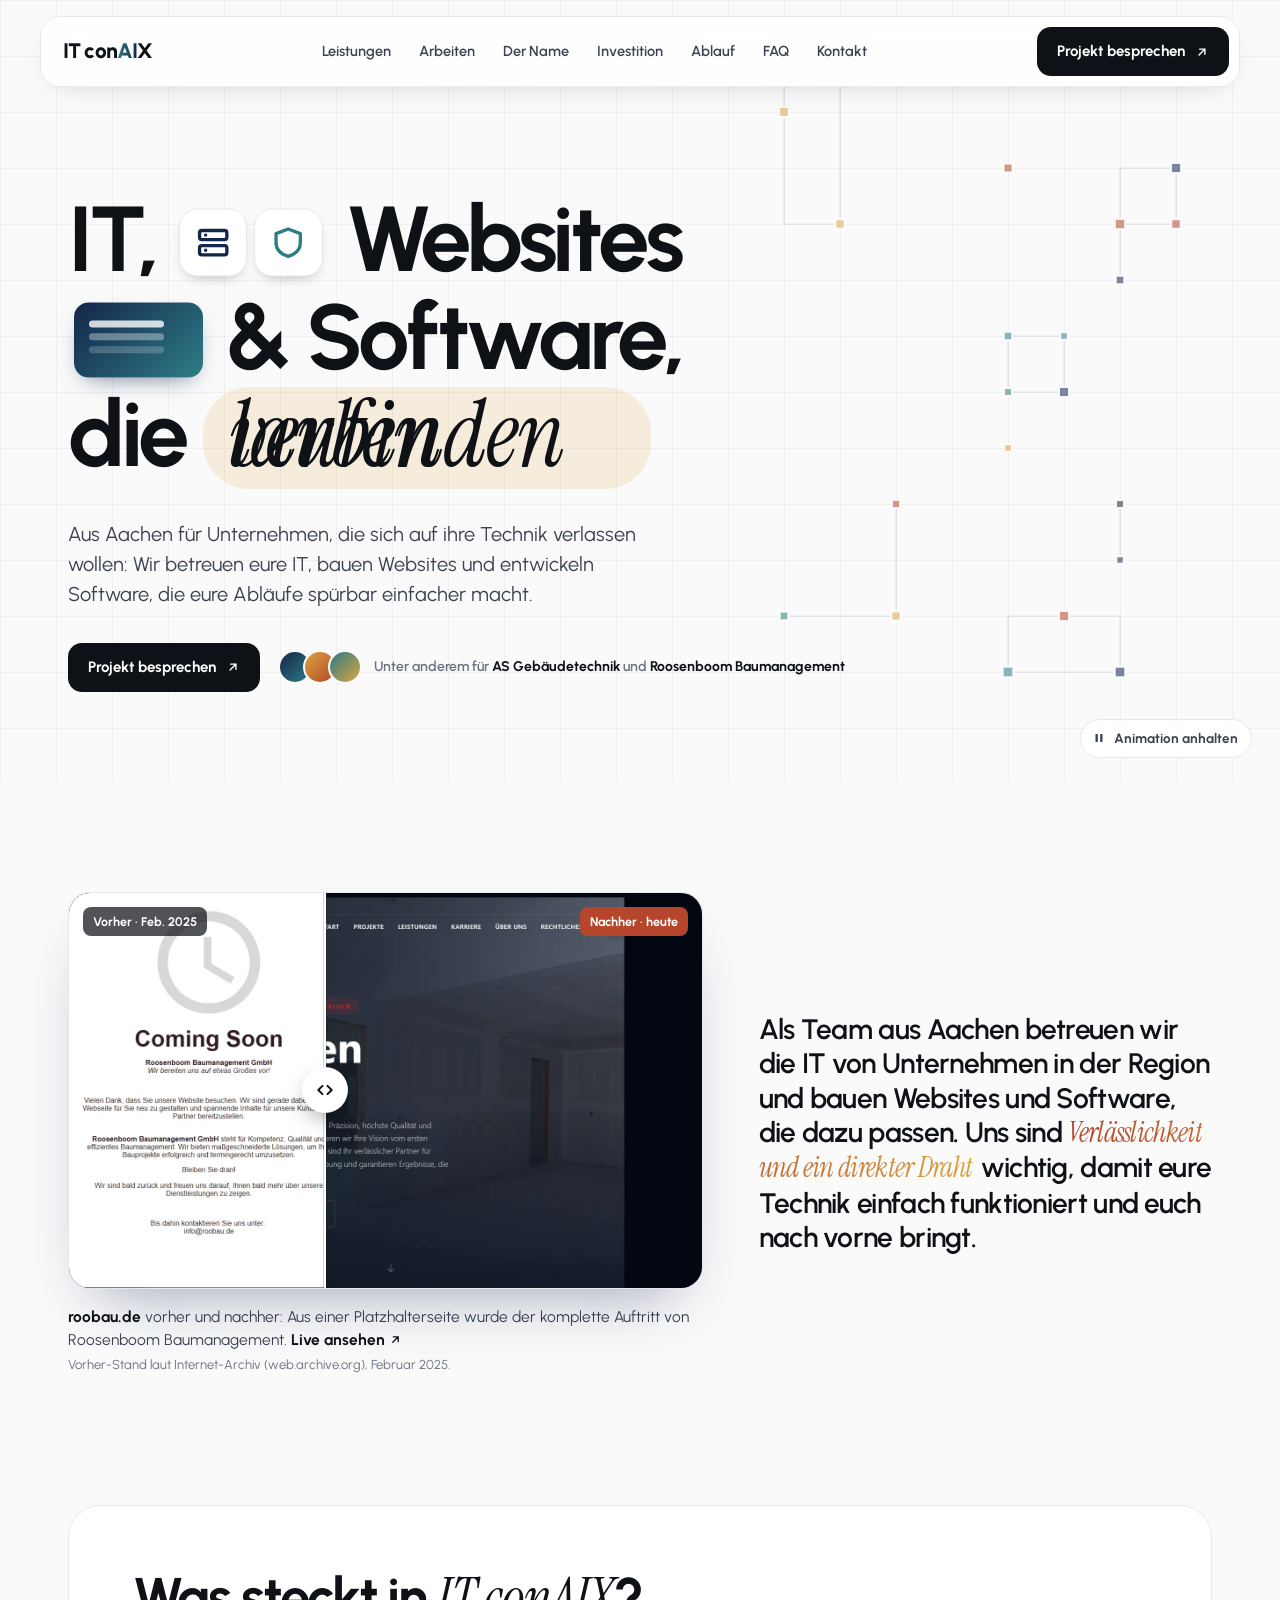
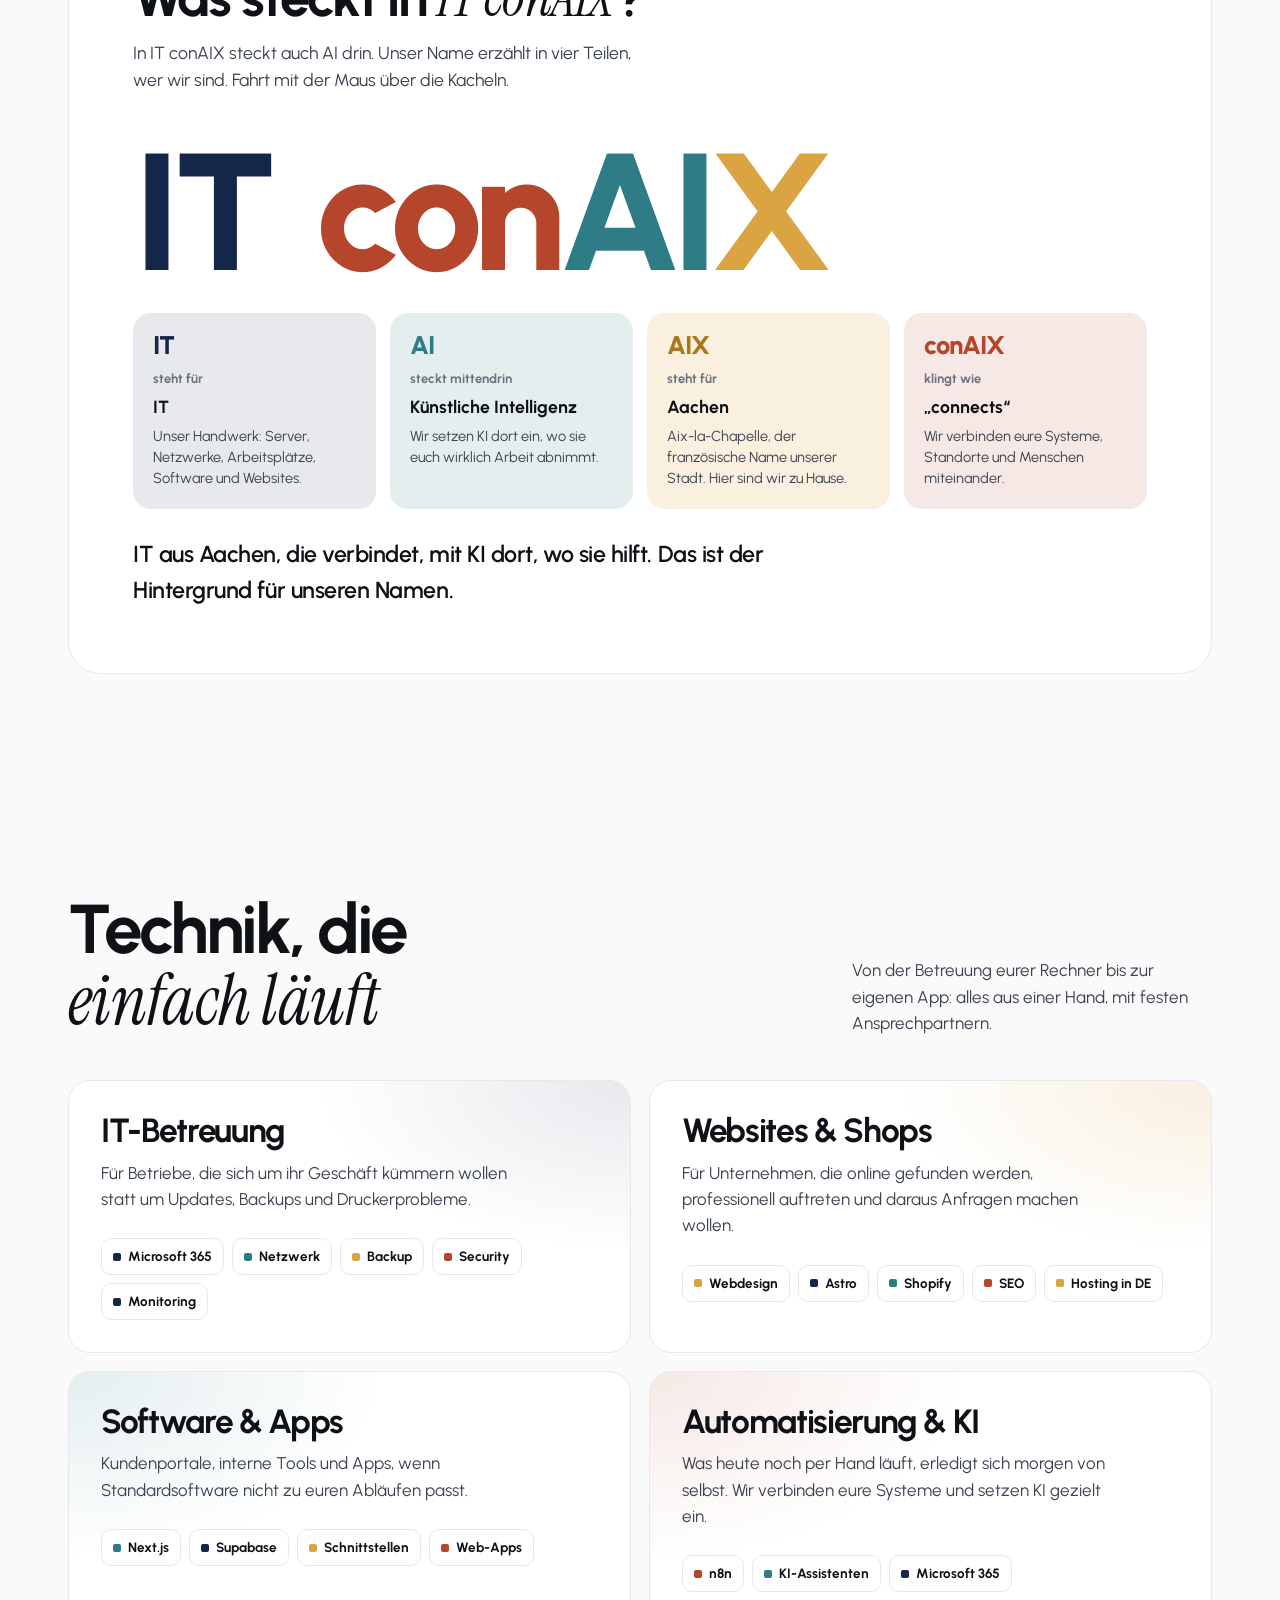
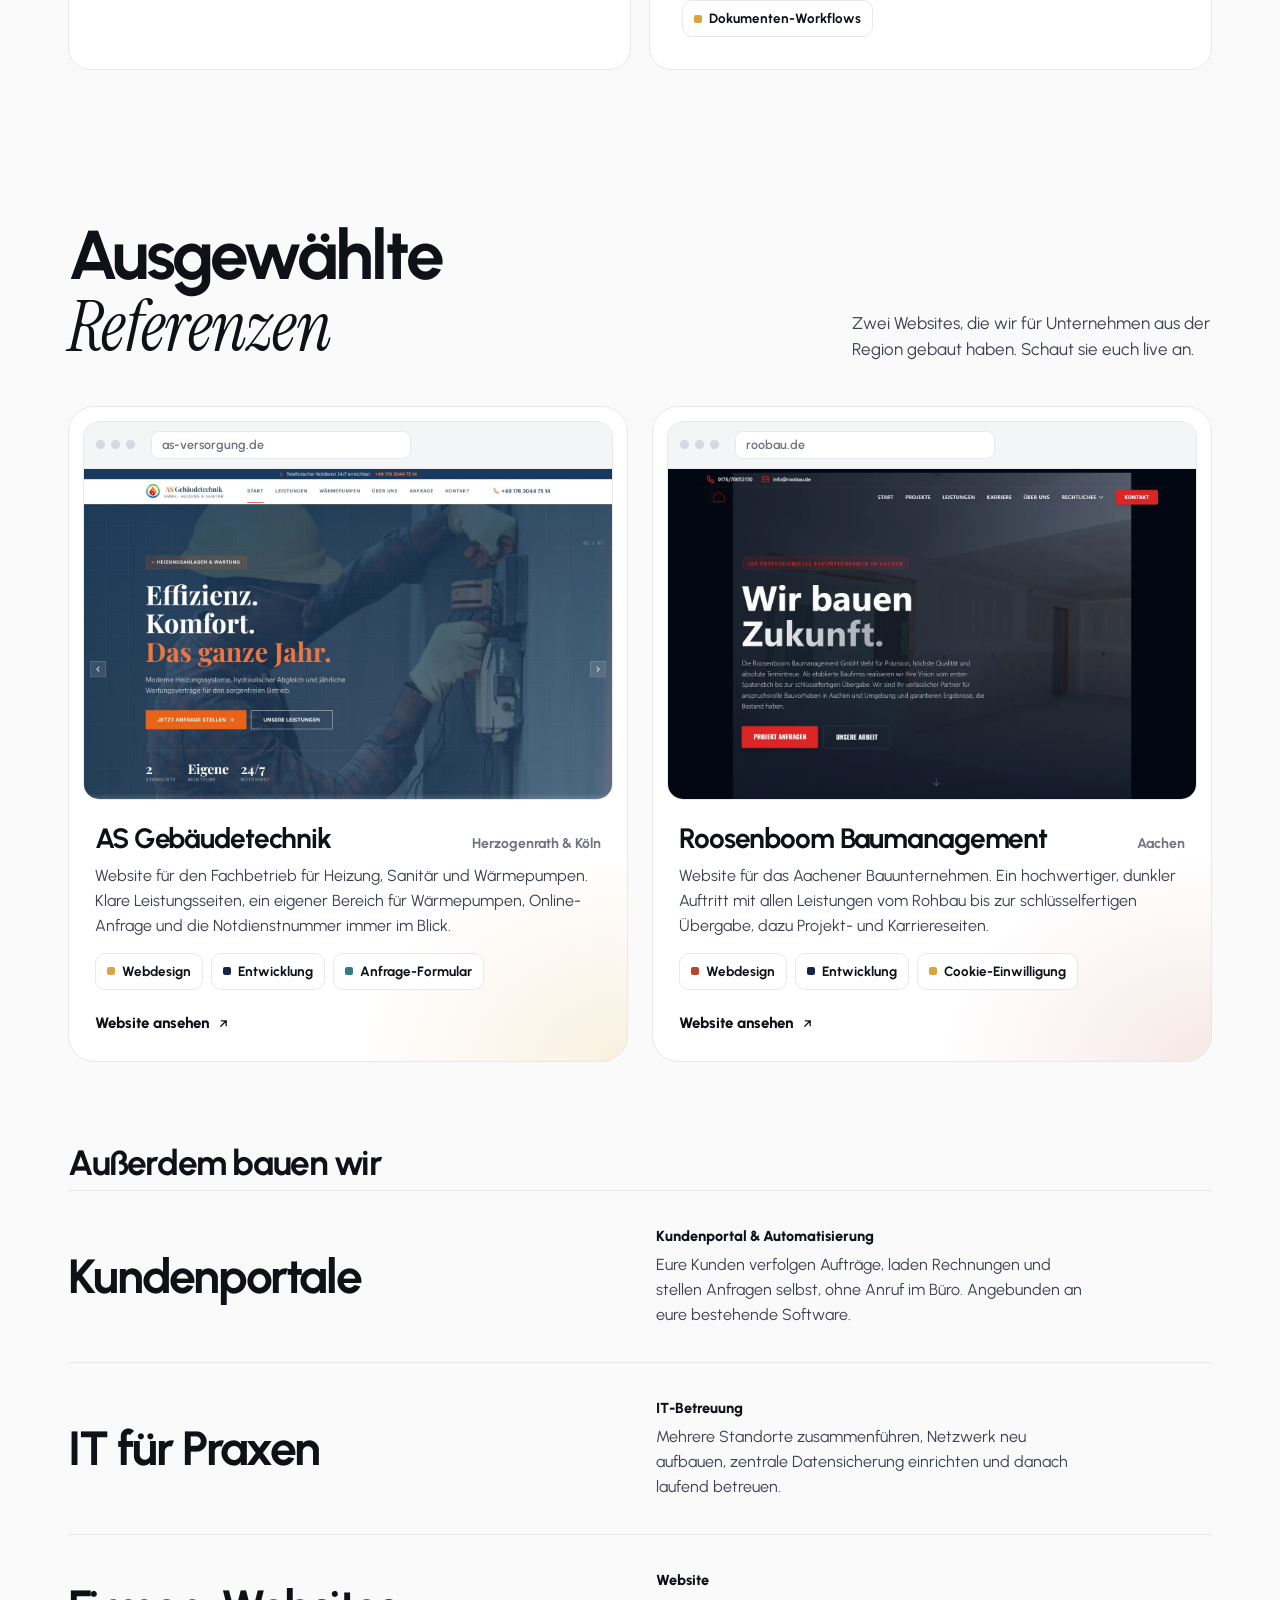
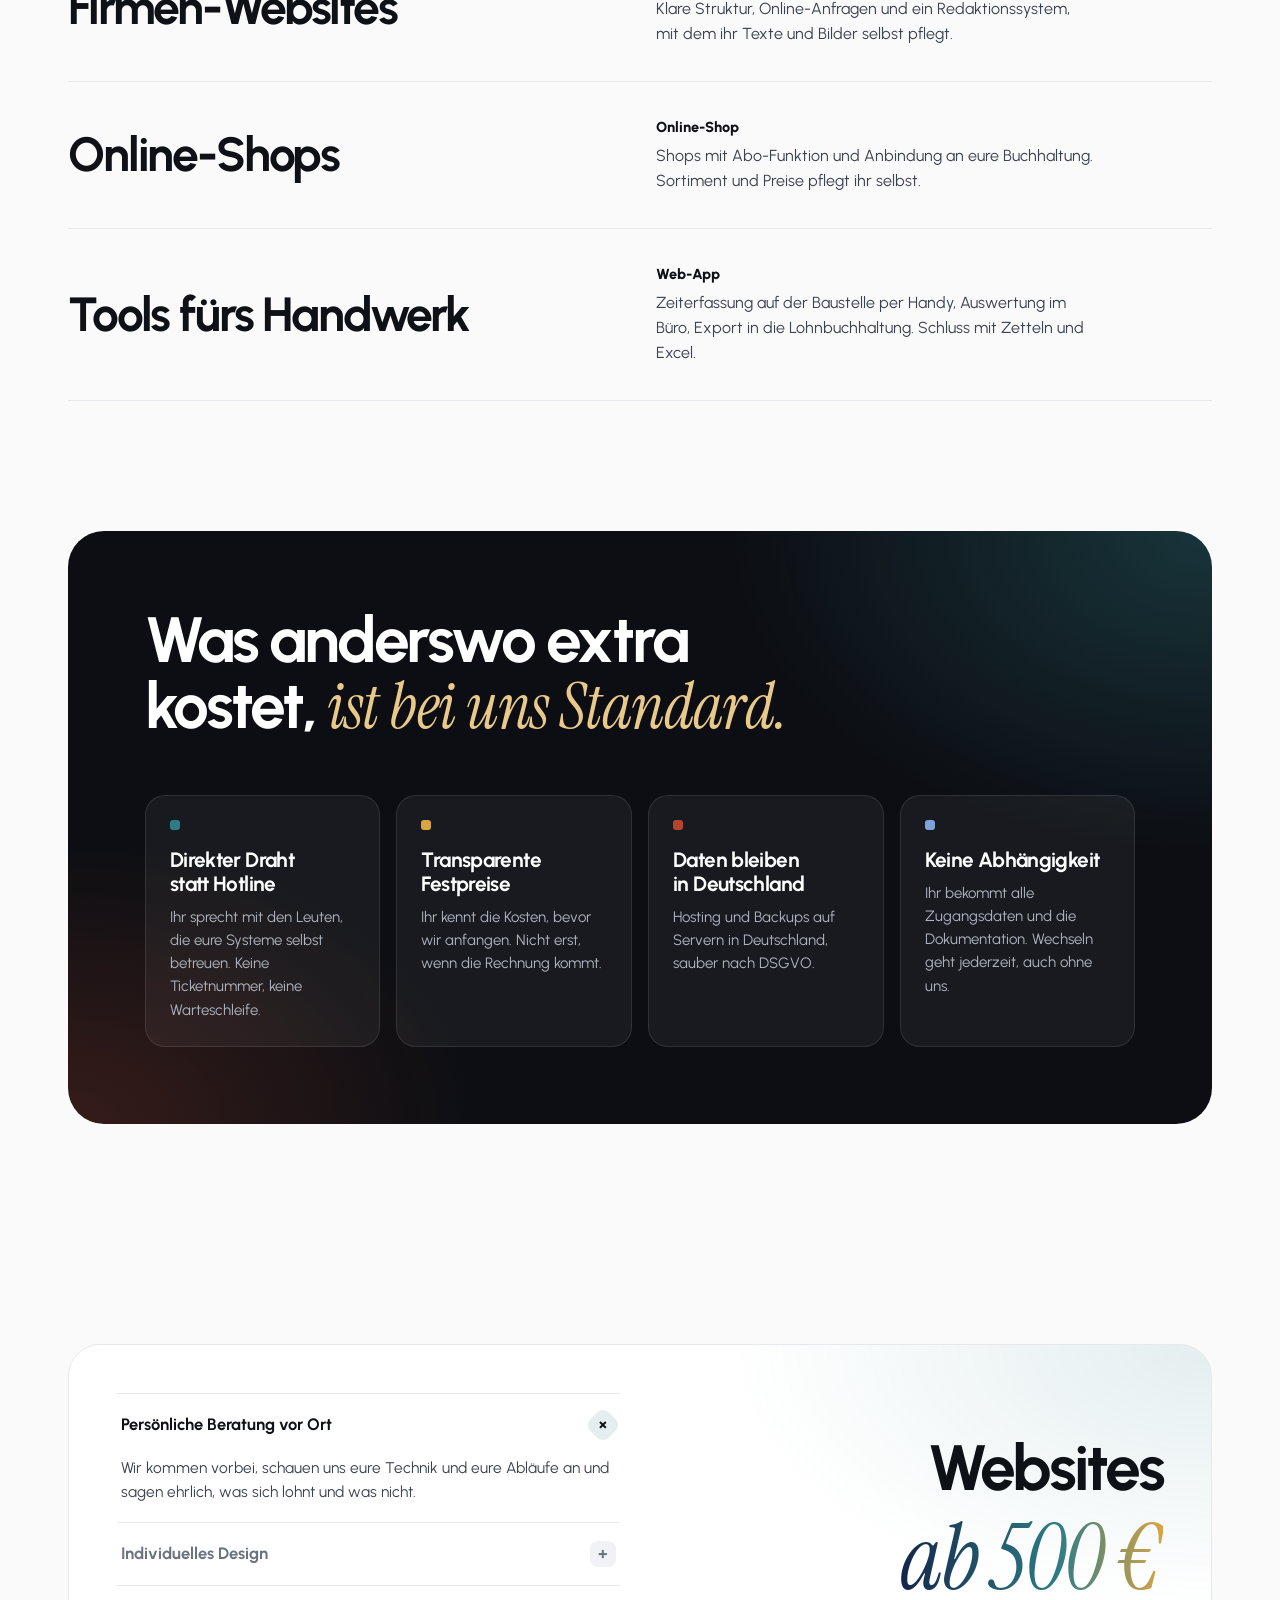
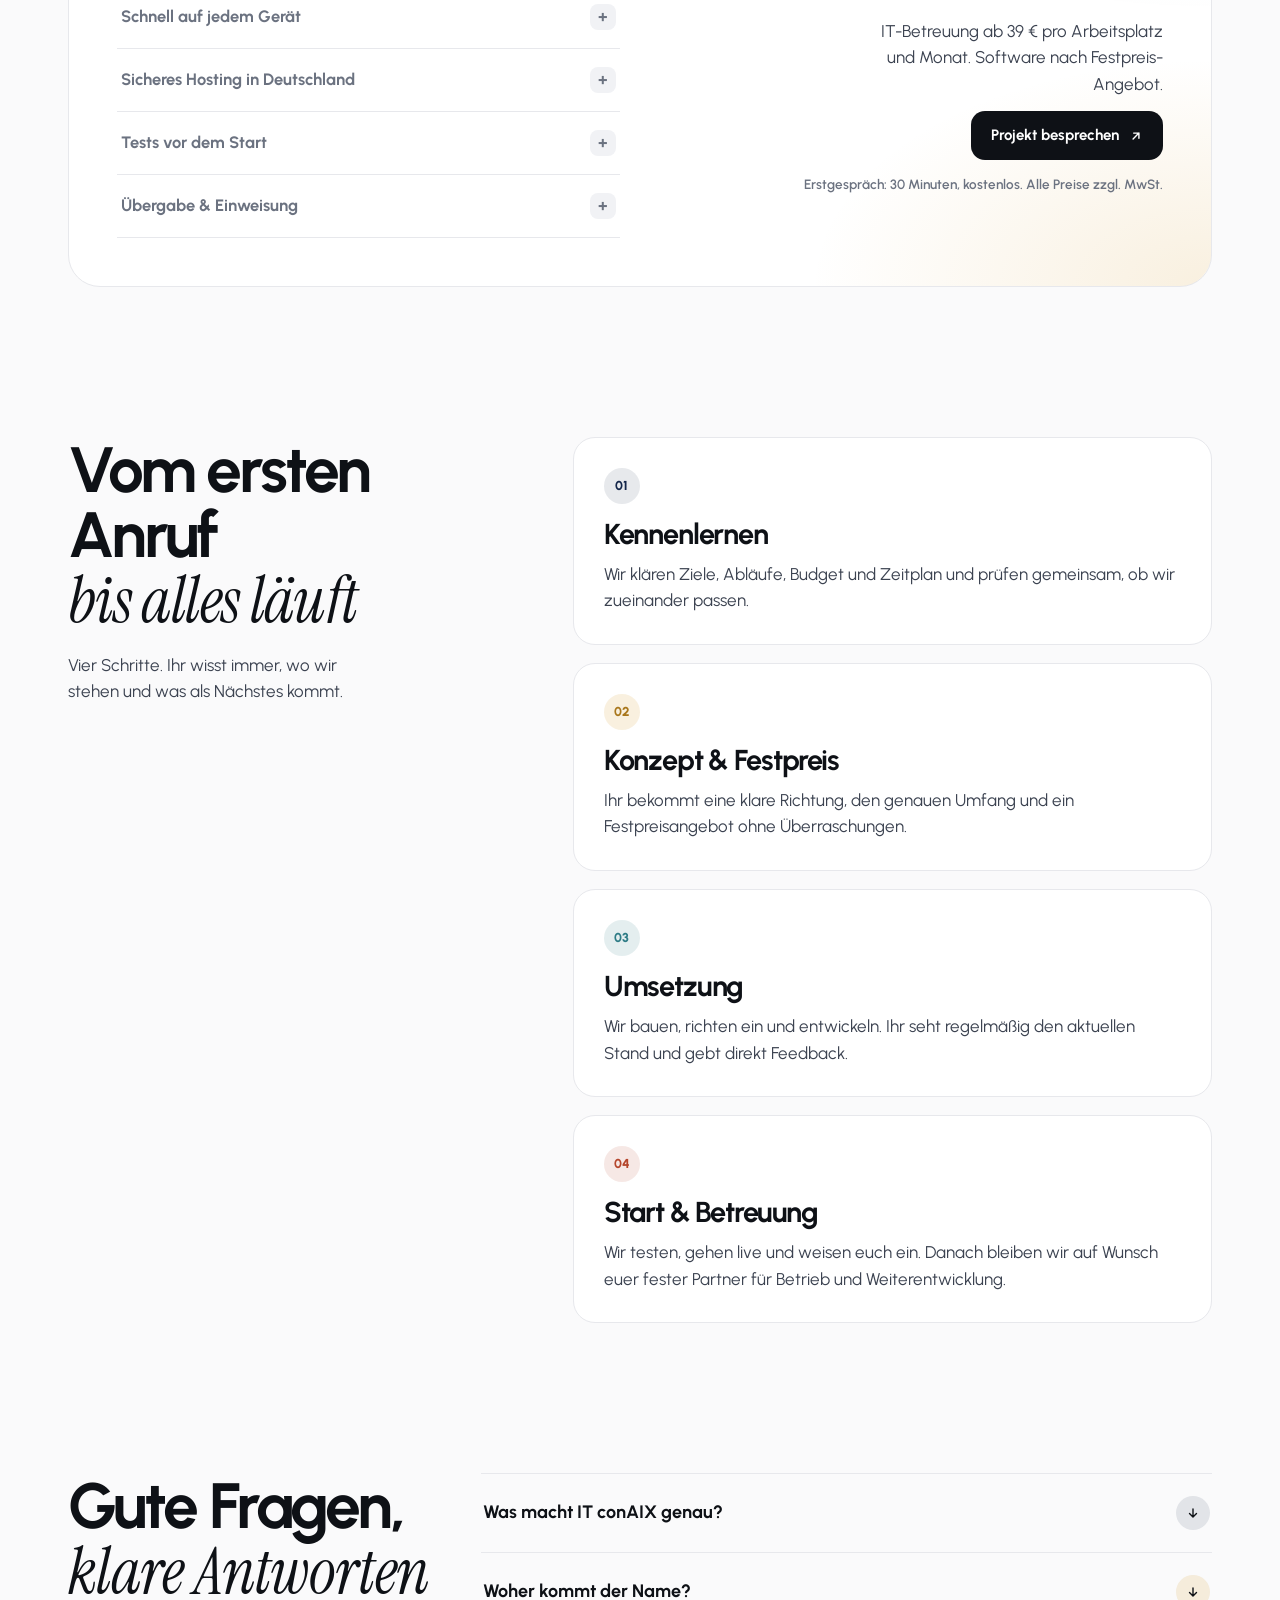
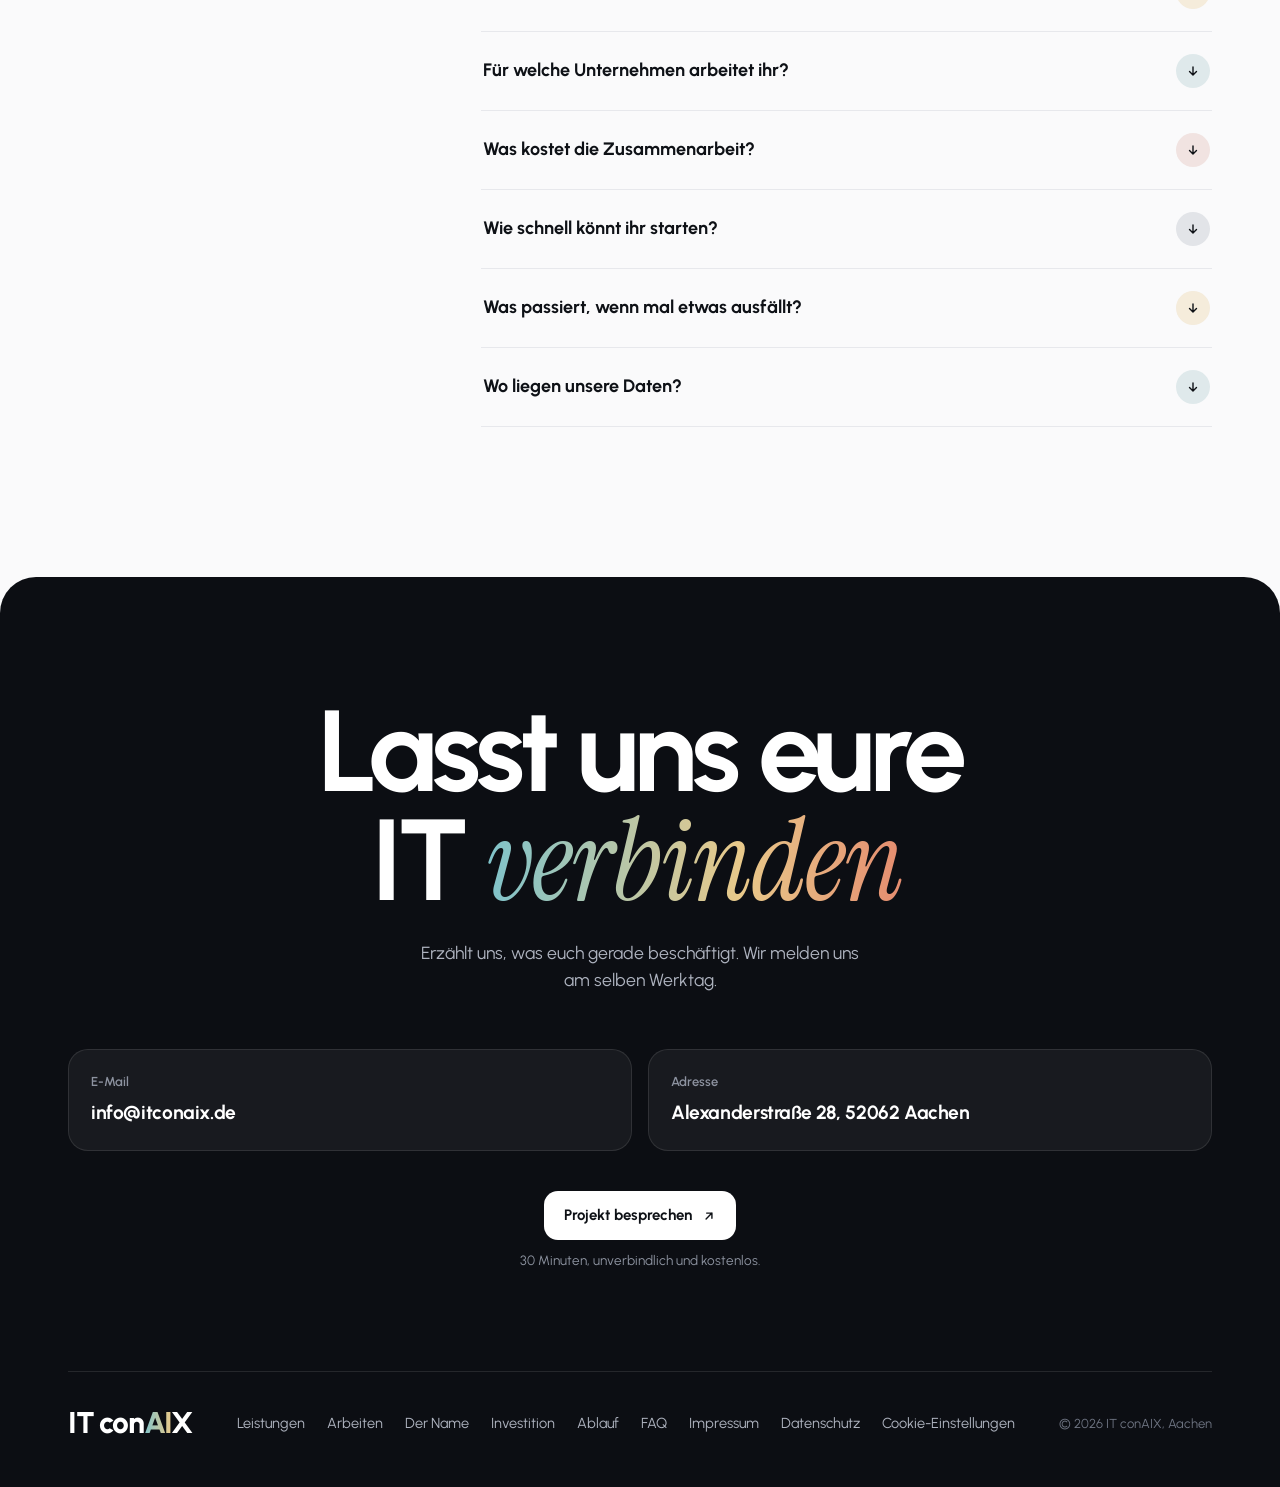
==== commit 9f6d031f: "Termine nur per Video oder Telefon, 12 bis 19 Uhr - Gesprächsart 'Bei euch vor Ort' entfernt - Zeitf" ====
--- a/index.html
+++ b/index.html
@@ -738,7 +738,7 @@
       <div class="meta">
         <span><svg width="18" height="18" viewBox="0 0 24 24" fill="none" stroke="currentColor" stroke-width="2" stroke-linecap="round" aria-hidden="true"><circle cx="12" cy="12" r="9"/><path d="M12 7v5l3 2"/></svg>30 Minuten</span>
         <span><svg width="18" height="18" viewBox="0 0 24 24" fill="none" stroke="currentColor" stroke-width="2" stroke-linecap="round" stroke-linejoin="round" aria-hidden="true"><path d="M20 6 9 17l-5-5"/></svg>Kostenlos und unverbindlich</span>
-        <span><svg width="18" height="18" viewBox="0 0 24 24" fill="none" stroke="currentColor" stroke-width="2" stroke-linecap="round" stroke-linejoin="round" aria-hidden="true"><rect x="3" y="6" width="13" height="12" rx="2"/><path d="m16 10 5-3v10l-5-3"/></svg>Video, Telefon oder bei euch vor Ort</span>
+        <span><svg width="18" height="18" viewBox="0 0 24 24" fill="none" stroke="currentColor" stroke-width="2" stroke-linecap="round" stroke-linejoin="round" aria-hidden="true"><rect x="3" y="6" width="13" height="12" rx="2"/><path d="m16 10 5-3v10l-5-3"/></svg>Per Video oder Telefon</span>
       </div>
       <ul>
         <li>Ihr erzählt, was euch gerade beschäftigt.</li>
@@ -760,7 +760,6 @@
         <div class="bk-kind" id="bk-kind">
           <button aria-pressed="true" data-k="Videocall">Videocall</button>
           <button aria-pressed="false" data-k="Telefon">Telefon</button>
-          <button aria-pressed="false" data-k="Vor Ort in Aachen">Bei euch vor Ort</button>
         </div>
         <div class="bk-cal">
           <div>
@@ -903,7 +902,7 @@
   var CFG=(window.ITC&&ITC.config)||{};
   var BOOKING_URL=CFG.bookingUrl||'';
   var MAIL=CFG.email||'info@itconaix.de';
-  var SLOT_FROM=9, SLOT_TO=17, SLOT_MIN=30, LEAD_HOURS=18, DAYS_AHEAD=42;
+  var SLOT_FROM=12, SLOT_TO=19, SLOT_MIN=30, LEAD_HOURS=18, DAYS_AHEAD=42;   /* Termine 12:00 bis 18:30 (Ende 19:00) */
 
   var bk=document.getElementById('bk'),lastFocus=null;
   var S={kind:'Videocall',view:null,day:null,time:null};
@@ -919,7 +918,6 @@
   function slotsFor(d){
     var out=[],now=new Date(),min=new Date(now.getTime()+LEAD_HOURS*36e5);
     for(var m=SLOT_FROM*60;m<SLOT_TO*60;m+=SLOT_MIN){
-      if(m>=12*60&&m<13*60)continue;                /* Mittagspause */
       var t=new Date(d.getFullYear(),d.getMonth(),d.getDate(),Math.floor(m/60),m%60);
       if(t>min)out.push(pad(t.getHours())+':'+pad(t.getMinutes()));
     }
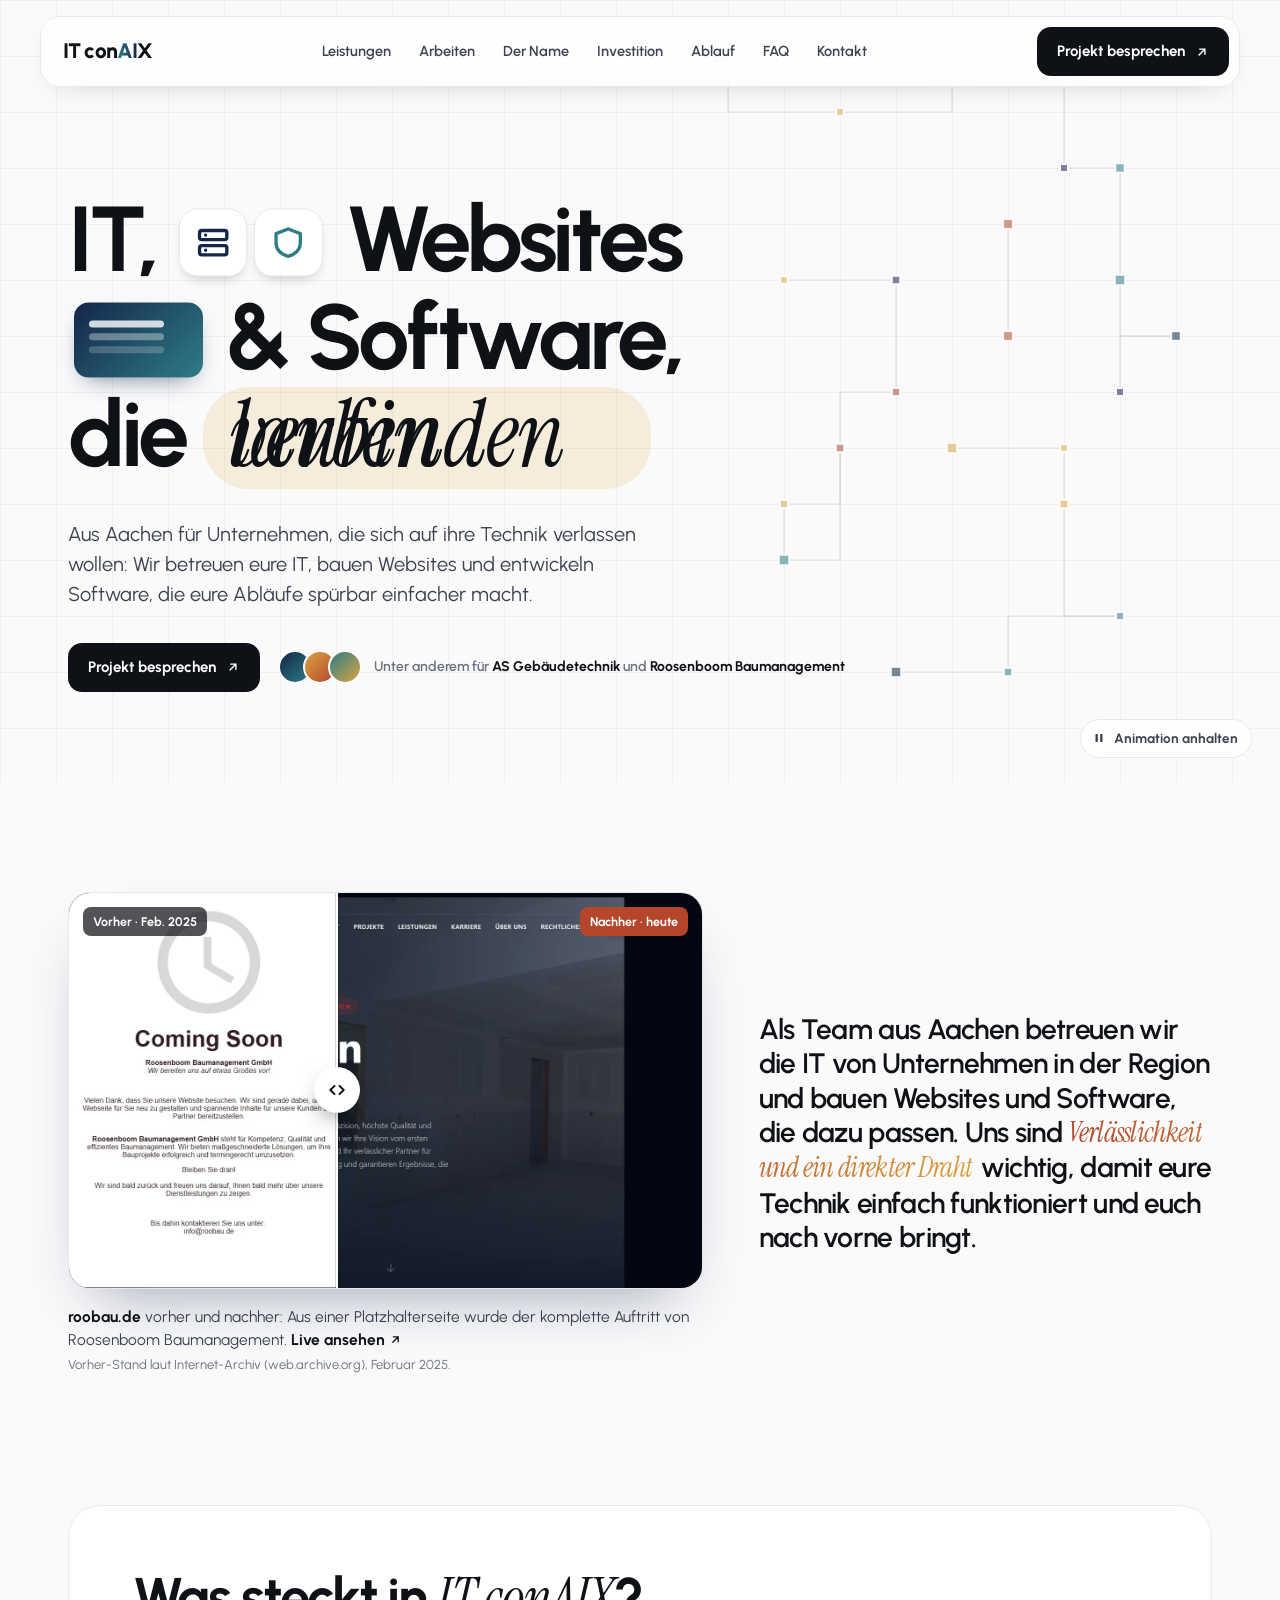
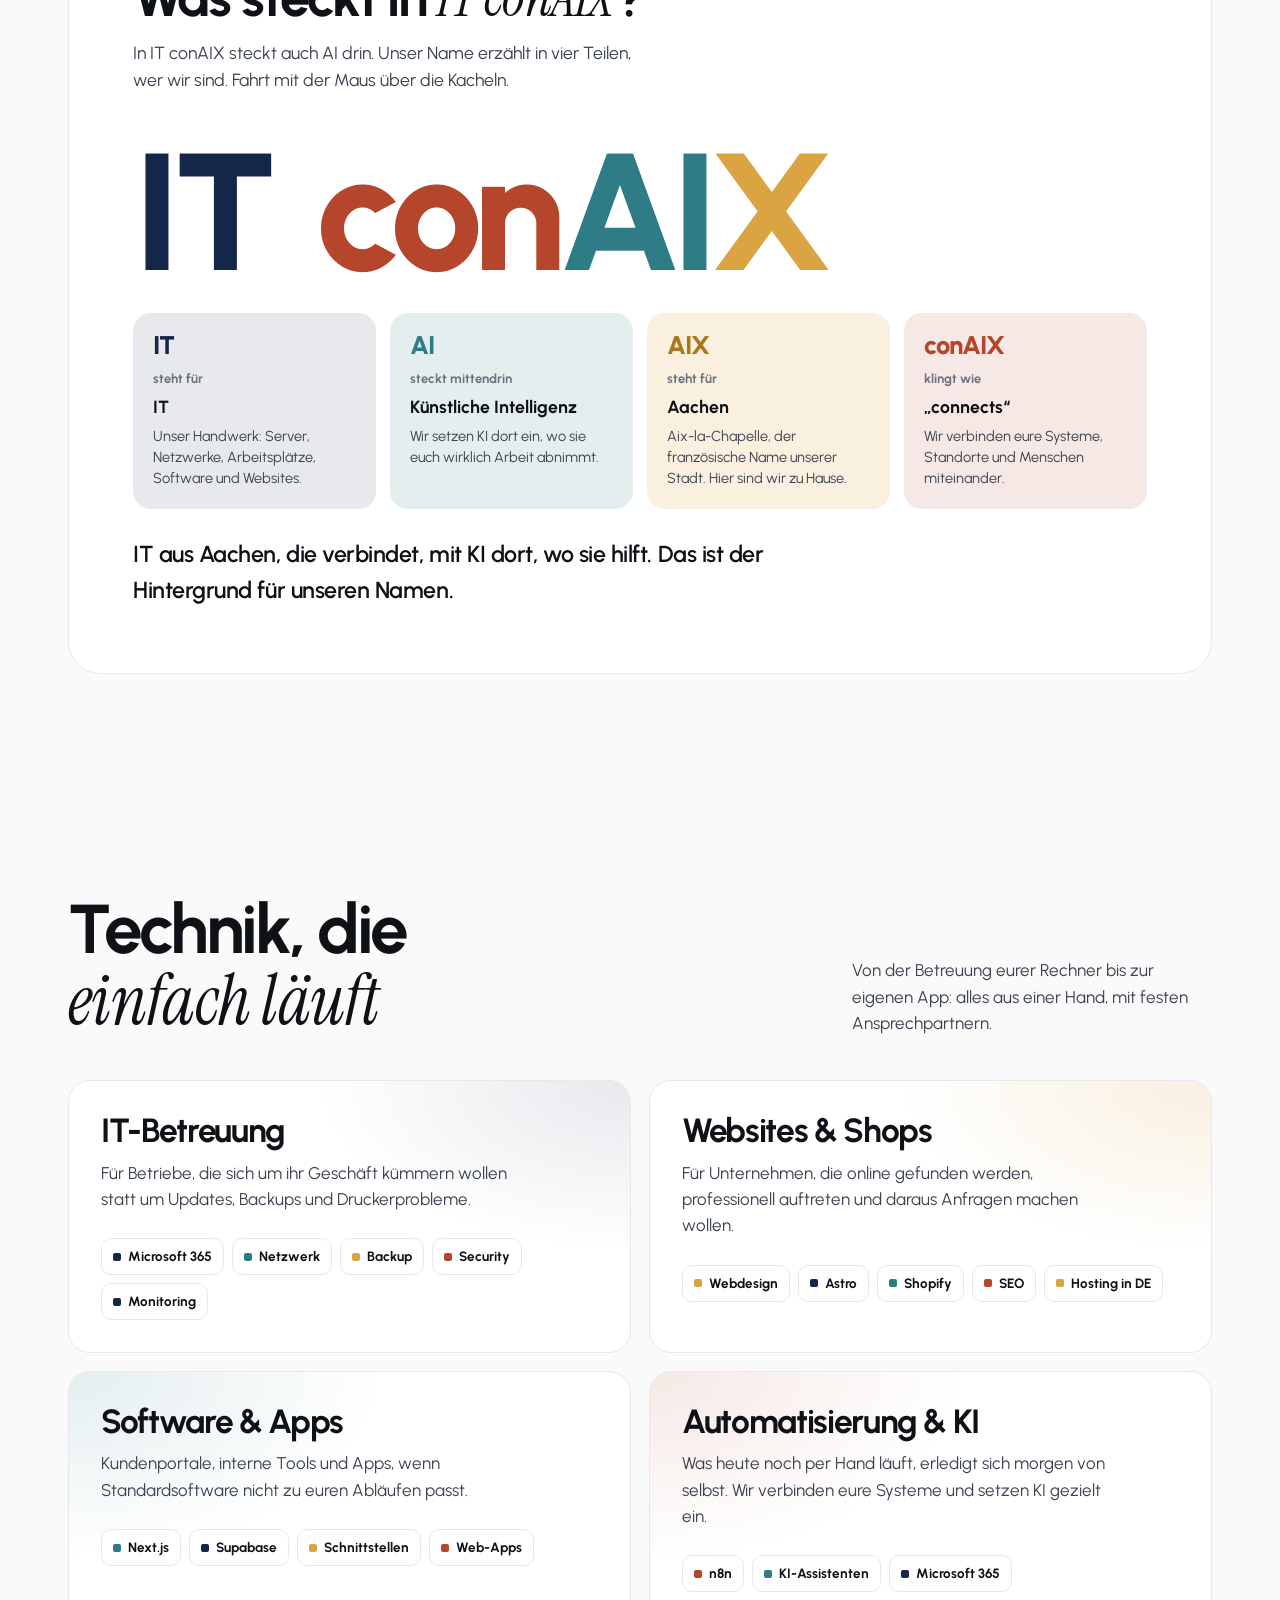
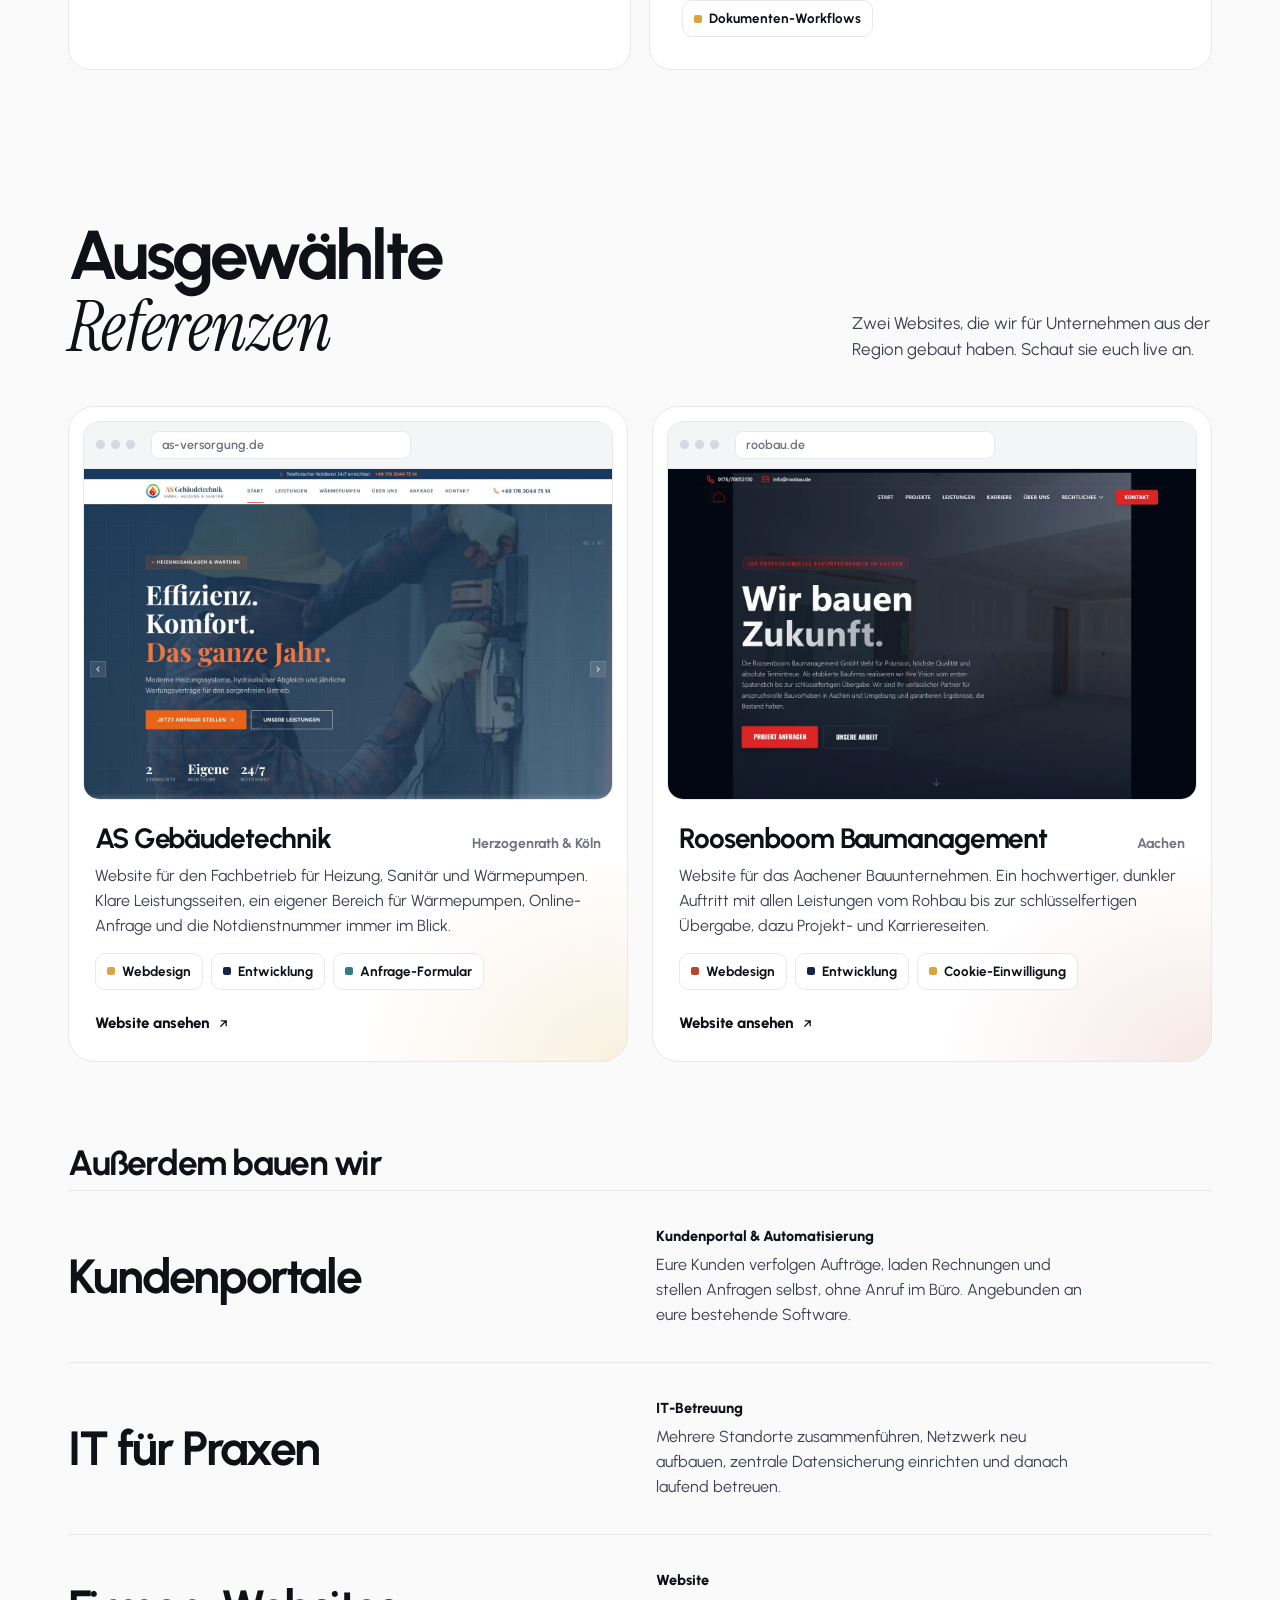
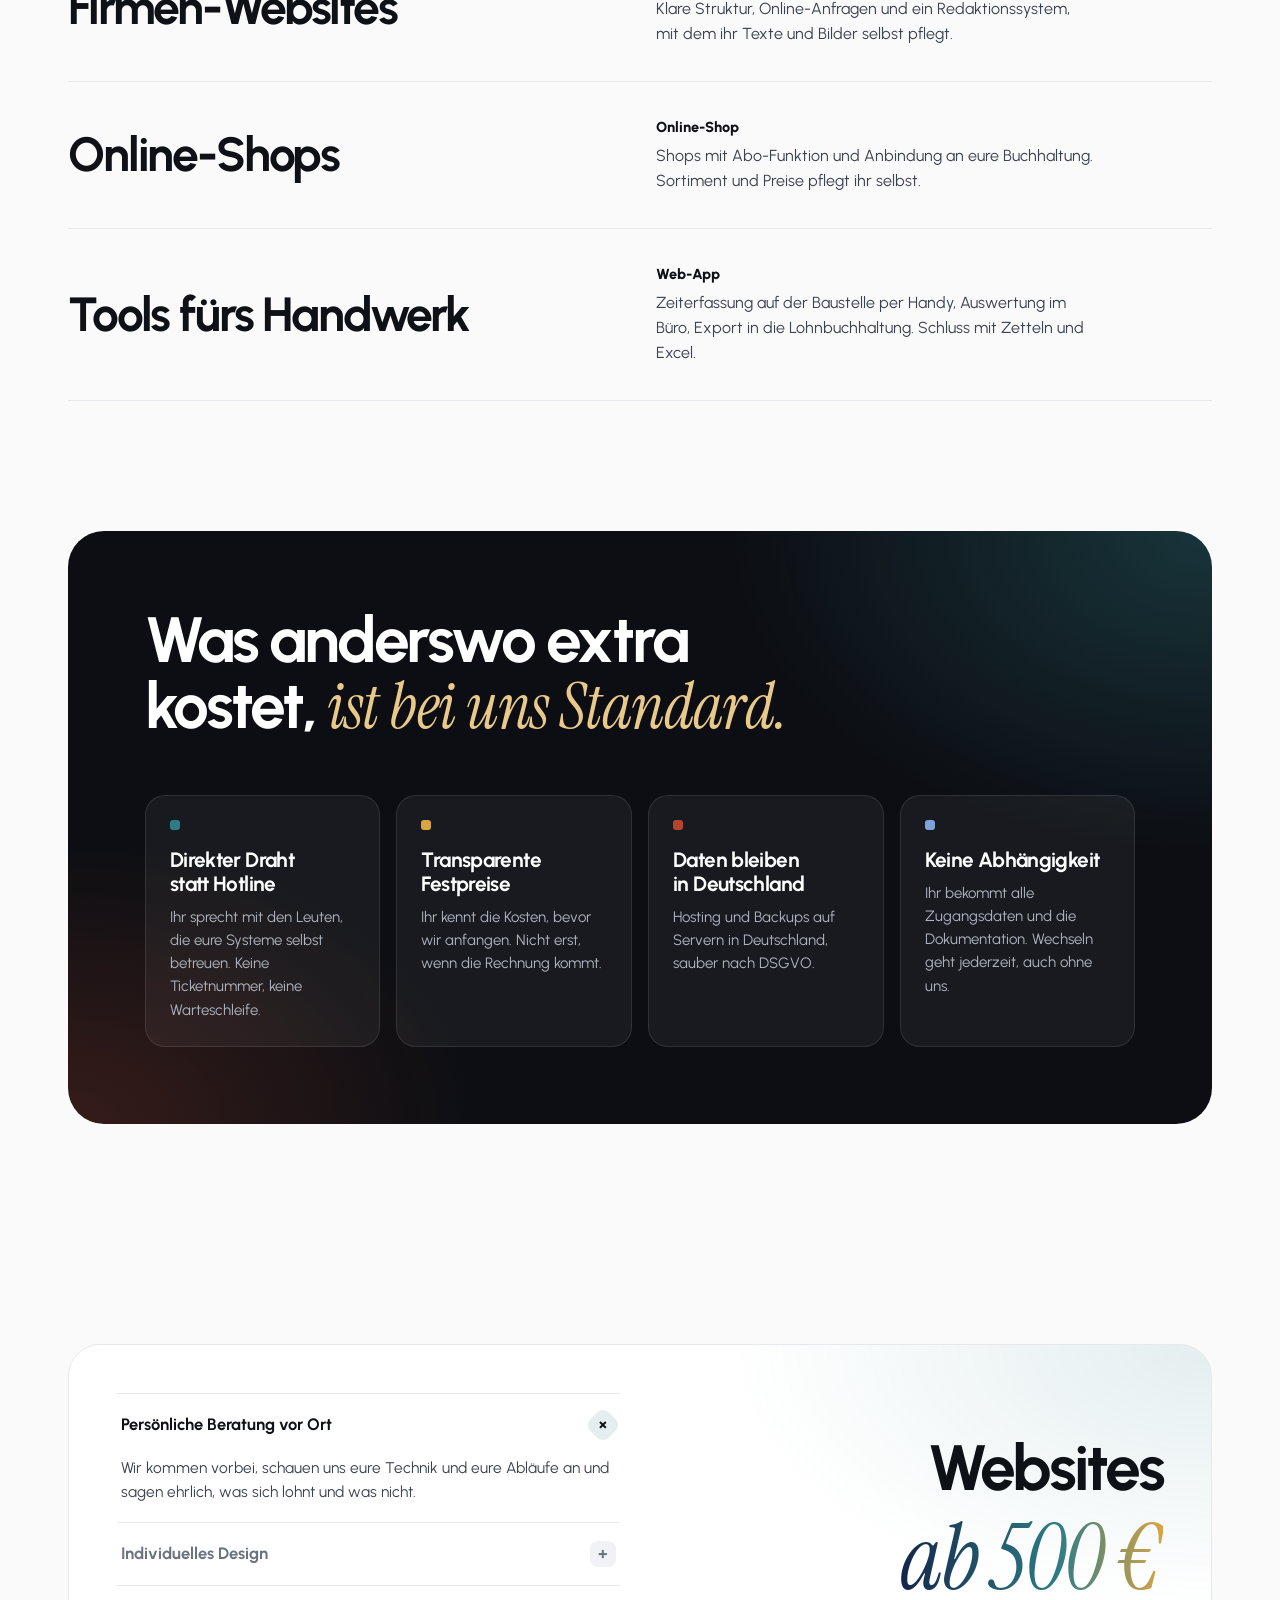
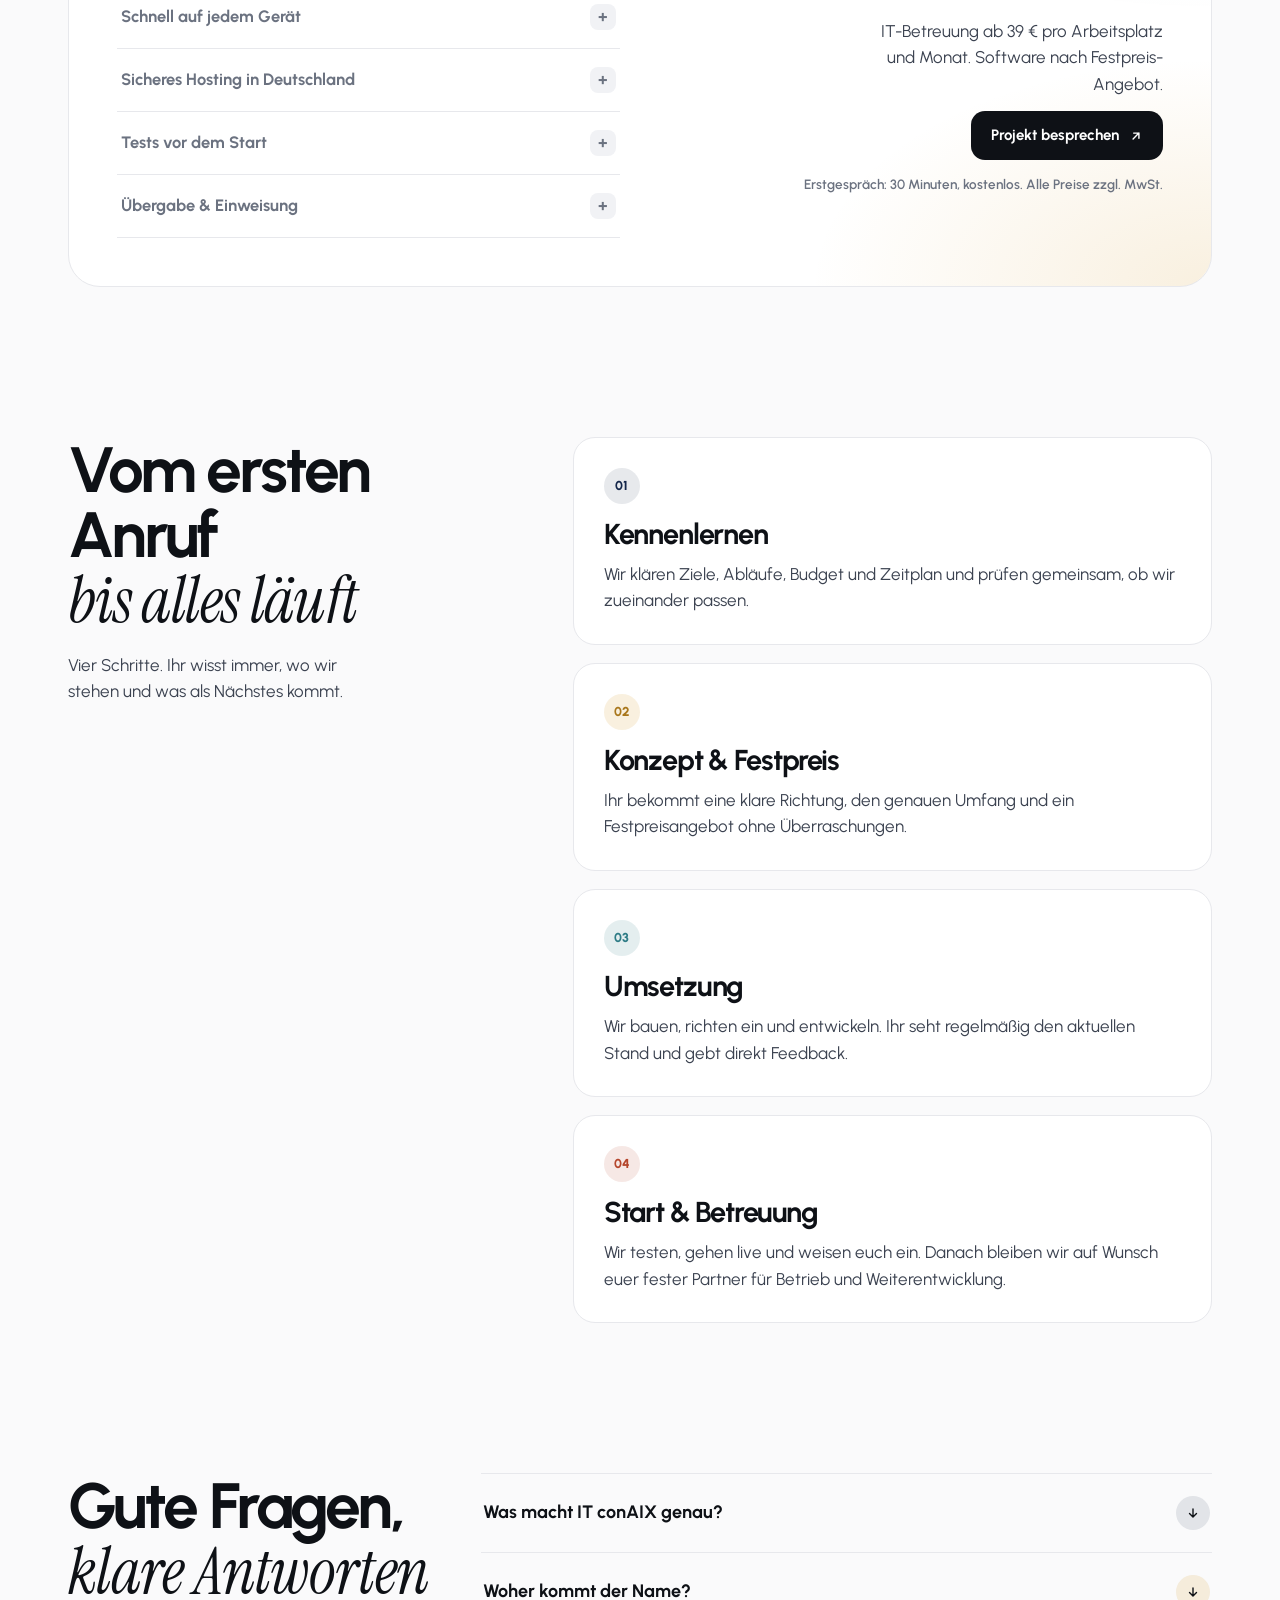
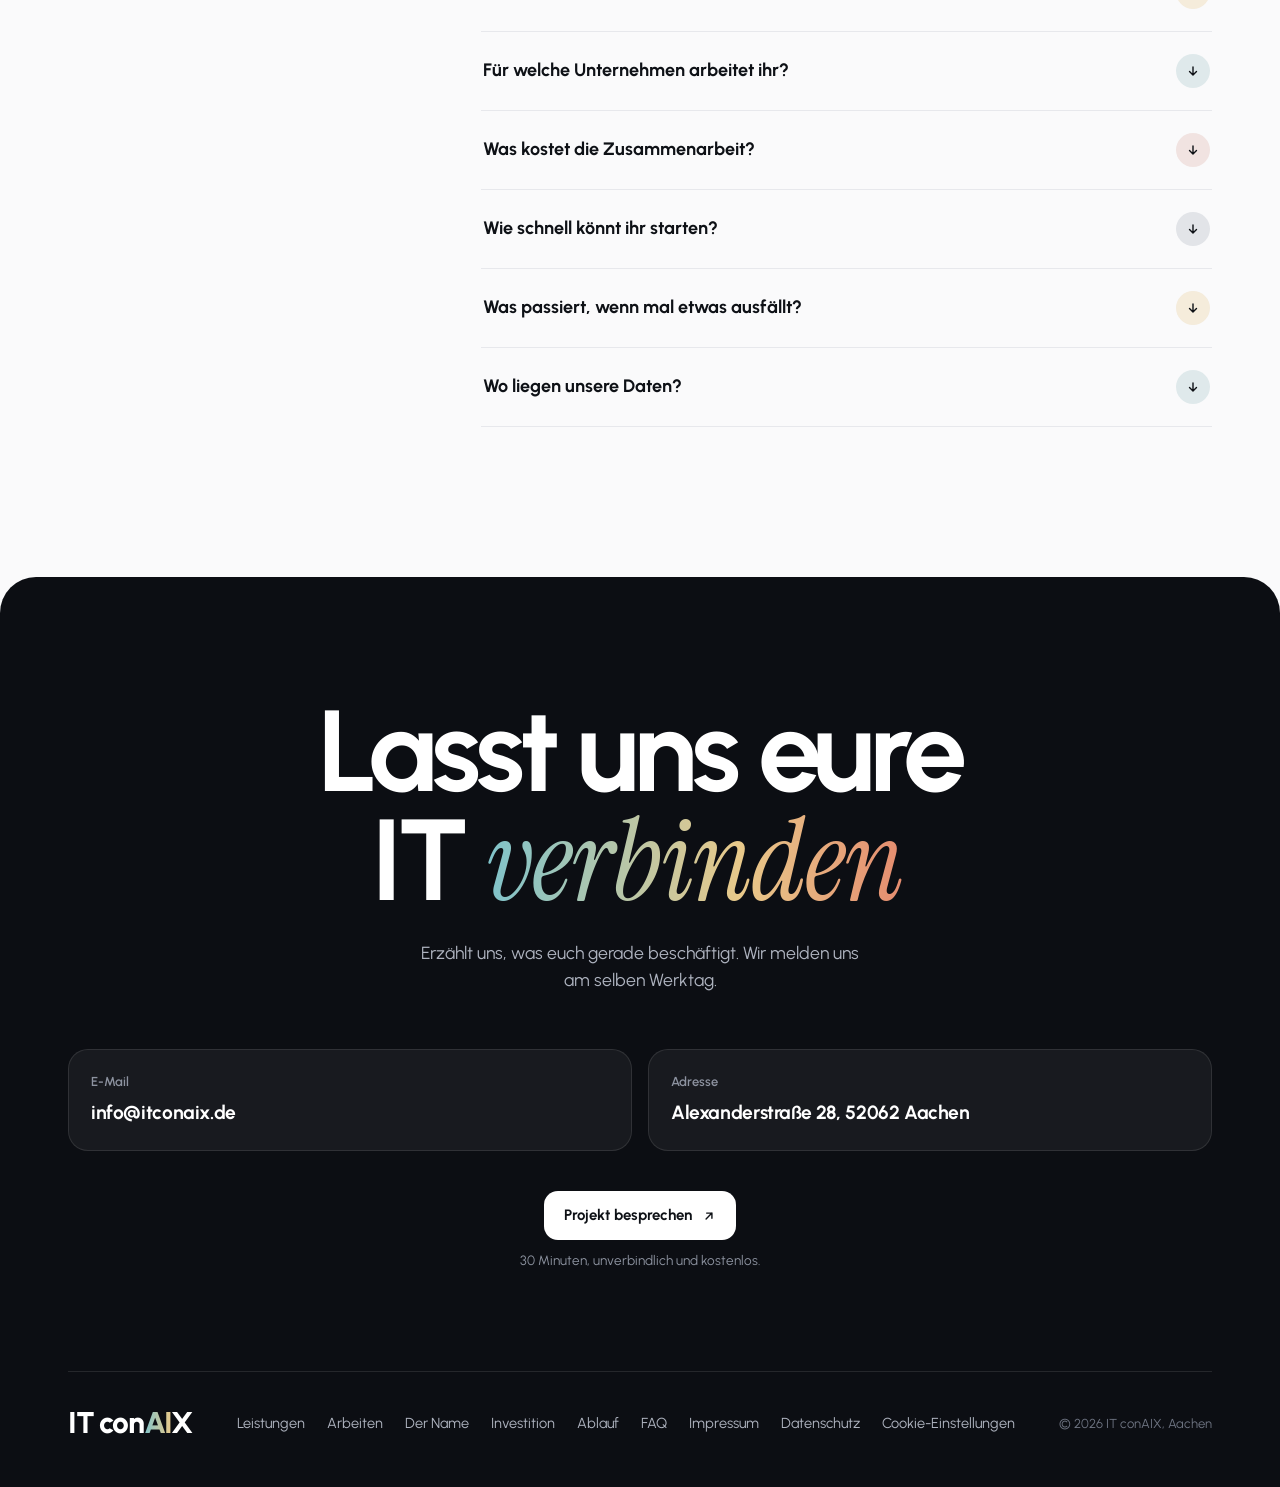
==== commit b62201c1: "Anfragen direkt über den Server senden (api/anfrage.php) - Terminfenster und Nachrichtenformular sch" ====
--- a/index.html
+++ b/index.html
@@ -405,6 +405,9 @@
   .bk-form input:focus,.bk-form select:focus,.bk-form textarea:focus{outline:none;border-color:var(--teal);box-shadow:0 0 0 3px var(--teal-t)}
   .bk-form textarea{min-height:110px;resize:vertical}
   .bk-form .err{color:var(--brick);font-size:13.5px;font-weight:600;min-height:1em}
+  .bk-form .err a{text-decoration:underline}
+  .hp{position:absolute!important;left:-9999px;width:1px;height:1px;overflow:hidden}
+  .btn[disabled]{opacity:.6;cursor:progress}
   .bk-row{display:flex;gap:10px;align-items:center;flex-wrap:wrap;margin-top:18px}
   .bk-back{border:0;background:#F1F2F5;font:inherit;font-weight:700;font-size:15px;padding:13px 18px;border-radius:14px;cursor:pointer}
   .bk-note{font-size:12.5px;color:var(--muted);margin-top:14px;line-height:1.5}
@@ -784,6 +787,7 @@
           <div class="full"><label for="bk-th">Worum geht es?</label>
             <select id="bk-th" name="thema"><option>IT-Betreuung</option><option>Website oder Shop</option><option>Software oder App</option><option>Automatisierung und KI</option><option>Etwas anderes</option></select></div>
           <div class="full"><label for="bk-t">Ein, zwei Sätze zum Vorhaben</label><textarea id="bk-t" name="text" placeholder="Was stört gerade, was soll besser werden?"></textarea></div>
+          <div class="hp" aria-hidden="true"><label>Bitte leer lassen <input name="xq_c" tabindex="-1" autocomplete="off"></label></div>
           <div class="full err" id="bk-err" role="alert"></div>
         </div>
         <div class="bk-row">
@@ -796,8 +800,8 @@
       <!-- Termin: step 3, done -->
       <div class="bk-step bk-done" data-step="done" hidden>
         <div class="ok"><svg width="26" height="26" viewBox="0 0 24 24" fill="none" stroke="currentColor" stroke-width="2.6" stroke-linecap="round" stroke-linejoin="round" aria-hidden="true"><path d="M20 6 9 17l-5-5"/></svg></div>
-        <h3 id="bk-done-h">Terminanfrage vorbereitet</h3>
-        <p id="bk-done-p">Euer E-Mail-Programm hat sich mit allen Angaben geöffnet. Sendet die E-Mail ab, dann bestätigen wir den Termin am selben Werktag.</p>
+        <h3 id="bk-done-h">Anfrage gesendet</h3>
+        <p id="bk-done-p">Wir melden uns am selben Werktag bei euch.</p>
         <div class="sum" id="bk-sum"></div>
         <div class="bk-row"><button type="button" class="btn btn-dark" data-close>Fertig</button></div>
       </div>
@@ -809,6 +813,7 @@
           <div><label for="mm-n">Name *</label><input id="mm-n" name="name" autocomplete="name" required></div>
           <div><label for="mm-m">E-Mail *</label><input id="mm-m" name="email" type="email" autocomplete="email" required></div>
           <div class="full"><label for="mm-t">Nachricht *</label><textarea id="mm-t" name="text" required></textarea></div>
+          <div class="hp" aria-hidden="true"><label>Bitte leer lassen <input name="xq_c" tabindex="-1" autocomplete="off"></label></div>
           <div class="full err" id="mm-err" role="alert"></div>
         </div>
         <div class="bk-row"><button type="submit" class="btn btn-dark">Nachricht senden</button></div>
@@ -987,24 +992,69 @@
   }
   function mailto(subject,body){location.href='mailto:'+MAIL+'?subject='+encodeURIComponent(subject)+'&body='+encodeURIComponent(body);}
 
+  /* Anfragen gehen an api/anfrage.php auf dem eigenen Server (Hetzner) und von dort per E-Mail an uns.
+     Läuft die Seite irgendwo ohne PHP (lokal, Vorschau), öffnet sich wie früher das E-Mail-Programm. */
+  var API='api/anfrage.php';
+  function isoDay(d){return d.getFullYear()+'-'+pad(d.getMonth()+1)+'-'+pad(d.getDate());}
+  function done(head,text,sumHtml){
+    document.getElementById('bk-done-h').textContent=head;
+    document.getElementById('bk-done-p').textContent=text;
+    document.getElementById('bk-sum').innerHTML=sumHtml;
+    show('done');
+  }
+  function esc(t){var d=document.createElement('div');d.textContent=t;return d.innerHTML;}
+  /* Zeitpunkt merken, an dem jemand anfängt das Formular auszufüllen (Schutz vor Bots) */
+  bk.querySelectorAll('form').forEach(function(f){f.addEventListener('focusin',function(){if(!f.dataset.t0)f.dataset.t0=String(Date.now());});});
+  function submitTo(form,payload,errId,onOk,onFallback){
+    var btn=form.querySelector('button[type="submit"]'),label=btn.textContent,err=document.getElementById(errId);
+    var reset=function(){btn.disabled=false;btn.textContent=label;};
+    btn.disabled=true;btn.textContent='Wird gesendet …';err.textContent='';
+    payload.xq_c=form.elements.xq_c.value;payload.ms=form.dataset.t0?Date.now()-Number(form.dataset.t0):0;
+    fetch(API,{method:'POST',headers:{'Content-Type':'application/json'},body:JSON.stringify(payload)})
+      .then(function(r){
+        if((r.headers.get('content-type')||'').indexOf('json')<0)throw {fallback:true};   /* kein PHP auf diesem Server */
+        return r.json().then(function(j){j.status=r.status;return j;});
+      })
+      .then(function(j){
+        reset();
+        if(j.ok){onOk(j.confirm);form.reset();delete form.dataset.t0;}
+        else err.innerHTML=esc(j.error||'Das hat nicht geklappt.')+(j.status>=429&&String(j.error||'').indexOf(MAIL)<0?' <a href="mailto:'+MAIL+'">'+MAIL+'</a>':'');
+      })
+      .catch(function(x){
+        reset();
+        if(x&&x.fallback){onFallback();return;}
+        err.innerHTML='Keine Verbindung zum Server. Bitte prüft eure Internetverbindung oder schreibt direkt an <a href="mailto:'+MAIL+'">'+MAIL+'</a>.';
+      });
+  }
+
   bk.querySelector('form[data-step="form"]').addEventListener('submit',function(e){
     e.preventDefault();if(!valid(this,'bk-err'))return;
-    var f=this.elements,when=fmtDay(S.day)+', '+S.time+' Uhr';
-    var body='Wunschtermin: '+when+'\nGesprächsart: '+S.kind+'\nThema: '+f.thema.value+
-      '\n\nName: '+f.name.value+(f.firma.value?'\nUnternehmen: '+f.firma.value:'')+'\nE-Mail: '+f.email.value+(f.telefon.value?'\nTelefon: '+f.telefon.value:'')+
-      (f.text.value?'\n\nZum Vorhaben:\n'+f.text.value:'');
-    mailto('Terminanfrage: '+when,body);
-    document.getElementById('bk-done-h').textContent='Terminanfrage vorbereitet';
-    document.getElementById('bk-sum').innerHTML=when+'<br>'+S.kind+' · '+f.thema.value;
-    show('done');
+    var f=this.elements,when=fmtDay(S.day)+', '+S.time+' Uhr',email=f.email.value.trim();
+    var sum=esc(when)+'<br>'+esc(S.kind)+' · '+esc(f.thema.value);
+    submitTo(this,{type:'termin',name:f.name.value,firma:f.firma.value,email:email,telefon:f.telefon.value,thema:f.thema.value,
+        text:f.text.value,kind:S.kind,date:isoDay(S.day),time:S.time},'bk-err',
+      function(confirmed){
+        done('Terminanfrage gesendet','Wir haben eure Anfrage erhalten'+(confirmed?' und euch eine Bestätigung an '+email+' geschickt':'')+'. Wir prüfen den Termin und melden uns am selben Werktag.',sum);
+      },
+      function(){
+        var body='Wunschtermin: '+when+'\nGesprächsart: '+S.kind+'\nThema: '+f.thema.value+
+          '\n\nName: '+f.name.value+(f.firma.value?'\nUnternehmen: '+f.firma.value:'')+'\nE-Mail: '+email+(f.telefon.value?'\nTelefon: '+f.telefon.value:'')+
+          (f.text.value?'\n\nZum Vorhaben:\n'+f.text.value:'');
+        mailto('Terminanfrage: '+when,body);
+        done('Terminanfrage vorbereitet','Euer E-Mail-Programm hat sich mit allen Angaben geöffnet. Sendet die E-Mail ab, dann bestätigen wir den Termin am selben Werktag.',sum);
+      });
   });
   bk.querySelector('form[data-step="msg"]').addEventListener('submit',function(e){
     e.preventDefault();if(!valid(this,'mm-err'))return;
-    var f=this.elements;
-    mailto('Anfrage über die Website',f.text.value+'\n\n'+f.name.value+'\n'+f.email.value);
-    document.getElementById('bk-done-h').textContent='Nachricht vorbereitet';
-    document.getElementById('bk-sum').textContent=f.name.value+' · '+f.email.value;
-    show('done');
+    var f=this.elements,email=f.email.value.trim(),sum=esc(f.name.value)+' · '+esc(email);
+    submitTo(this,{type:'nachricht',name:f.name.value,email:email,text:f.text.value},'mm-err',
+      function(confirmed){
+        done('Nachricht gesendet','Danke! Eure Nachricht ist angekommen'+(confirmed?', eine Bestätigung ist an '+email+' unterwegs':'')+'. Wir melden uns am selben Werktag.',sum);
+      },
+      function(){
+        mailto('Anfrage über die Website',f.text.value+'\n\n'+f.name.value+'\n'+email);
+        done('Nachricht vorbereitet','Euer E-Mail-Programm hat sich geöffnet. Sendet die E-Mail ab, dann melden wir uns am selben Werktag.',sum);
+      });
   });
 
   bk.querySelectorAll('[role="tab"]').forEach(function(t){t.addEventListener('click',function(){
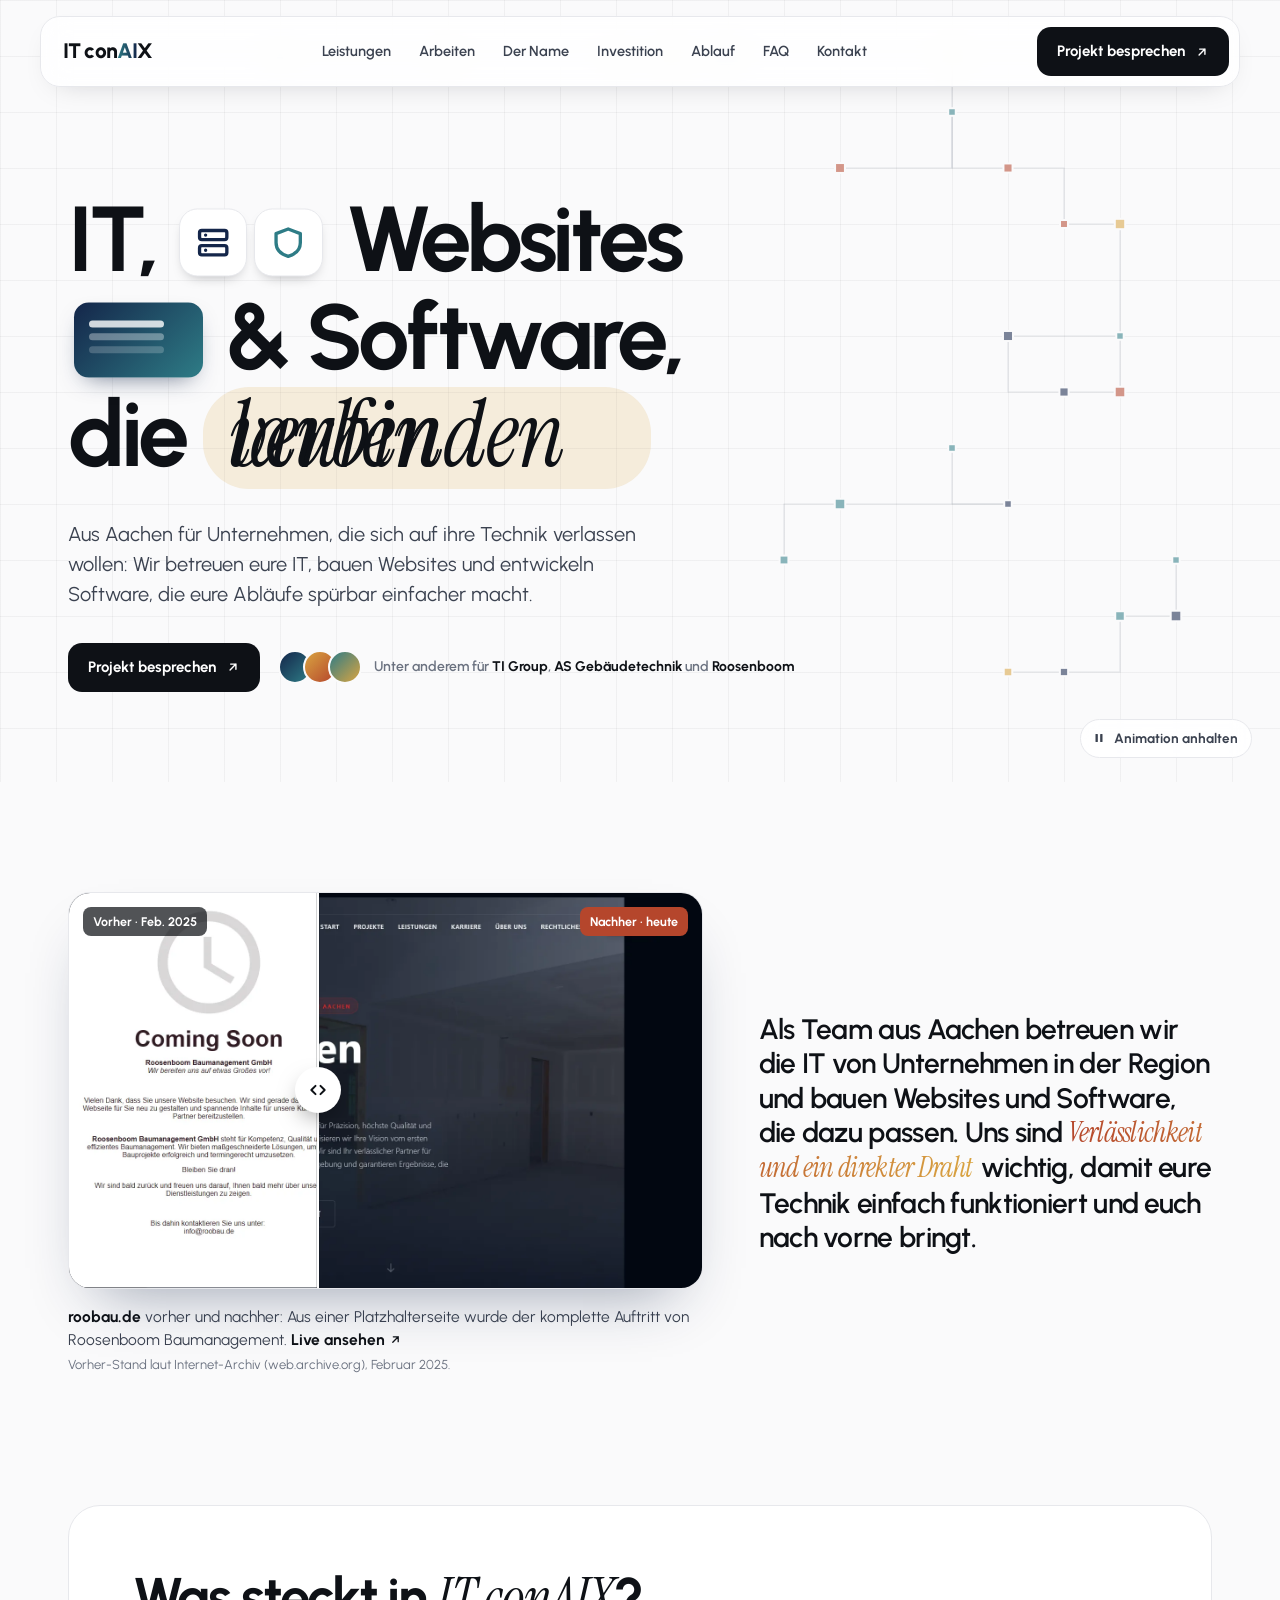
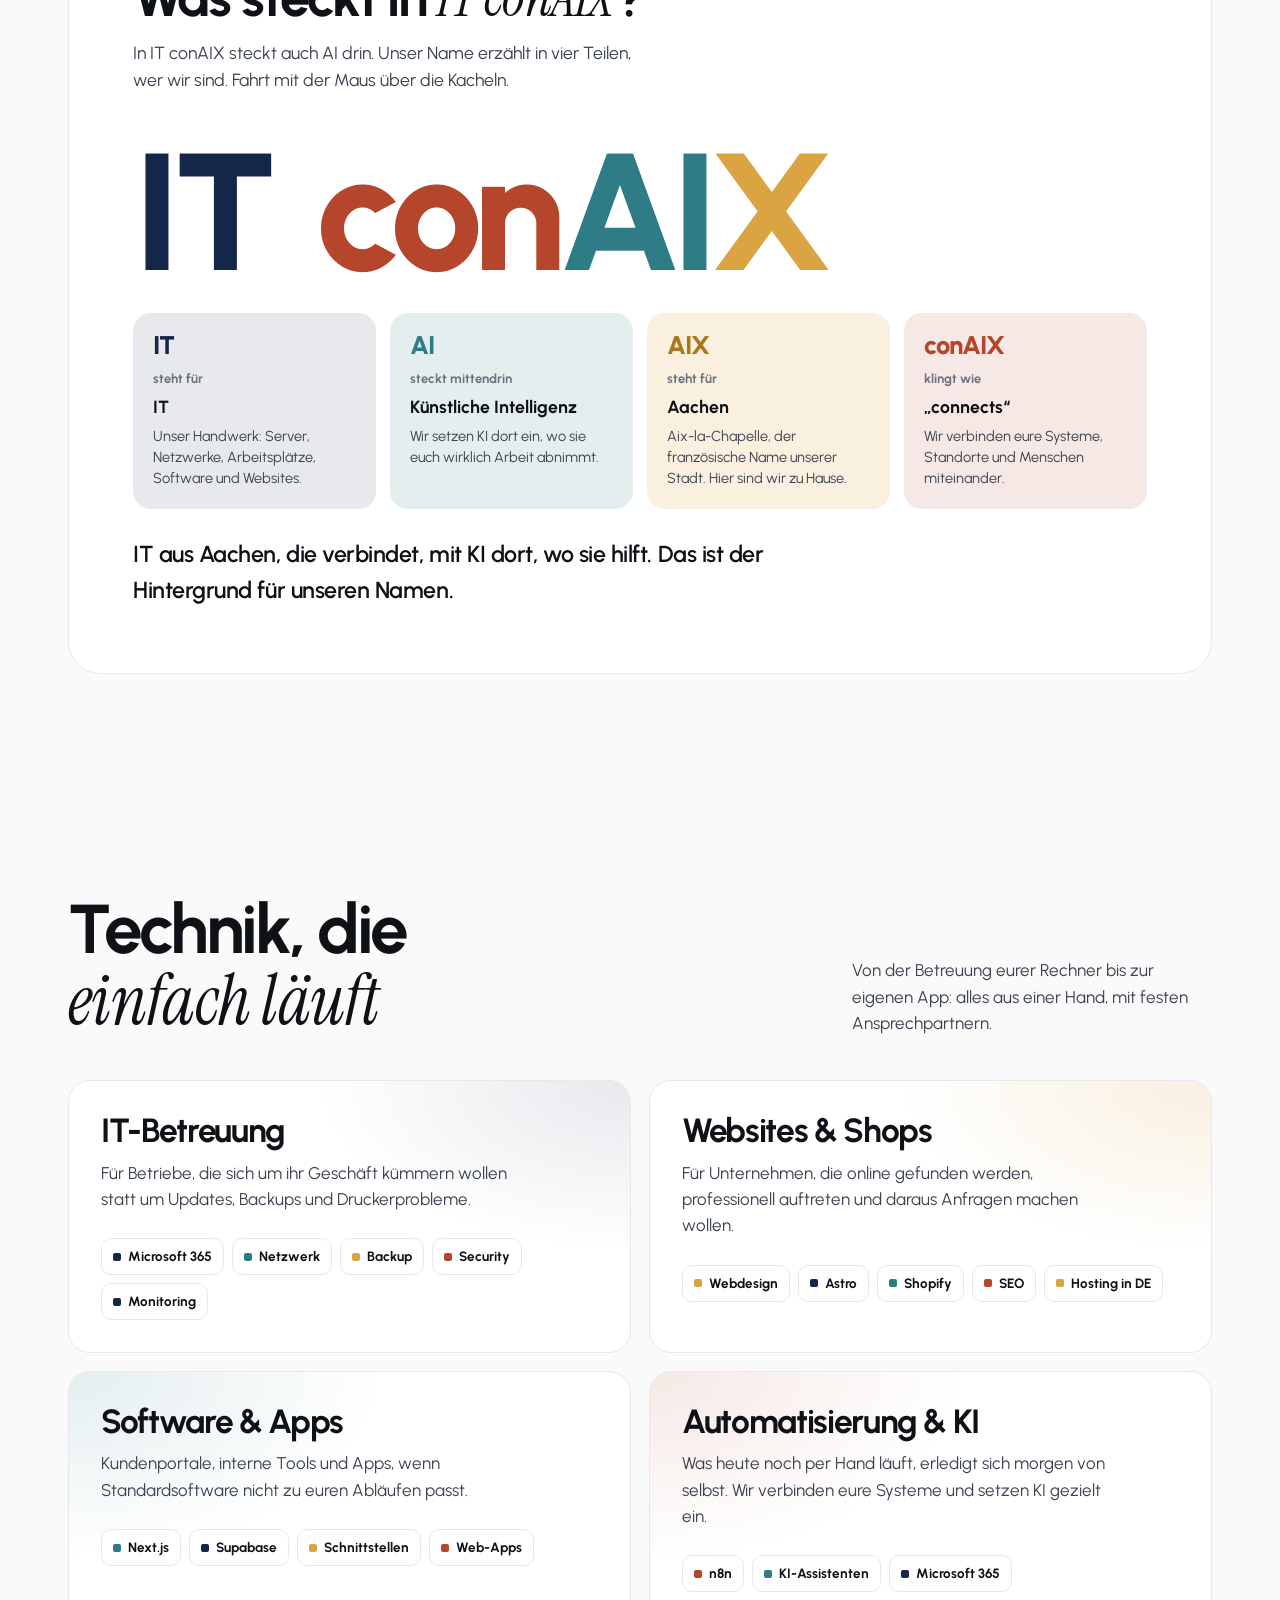
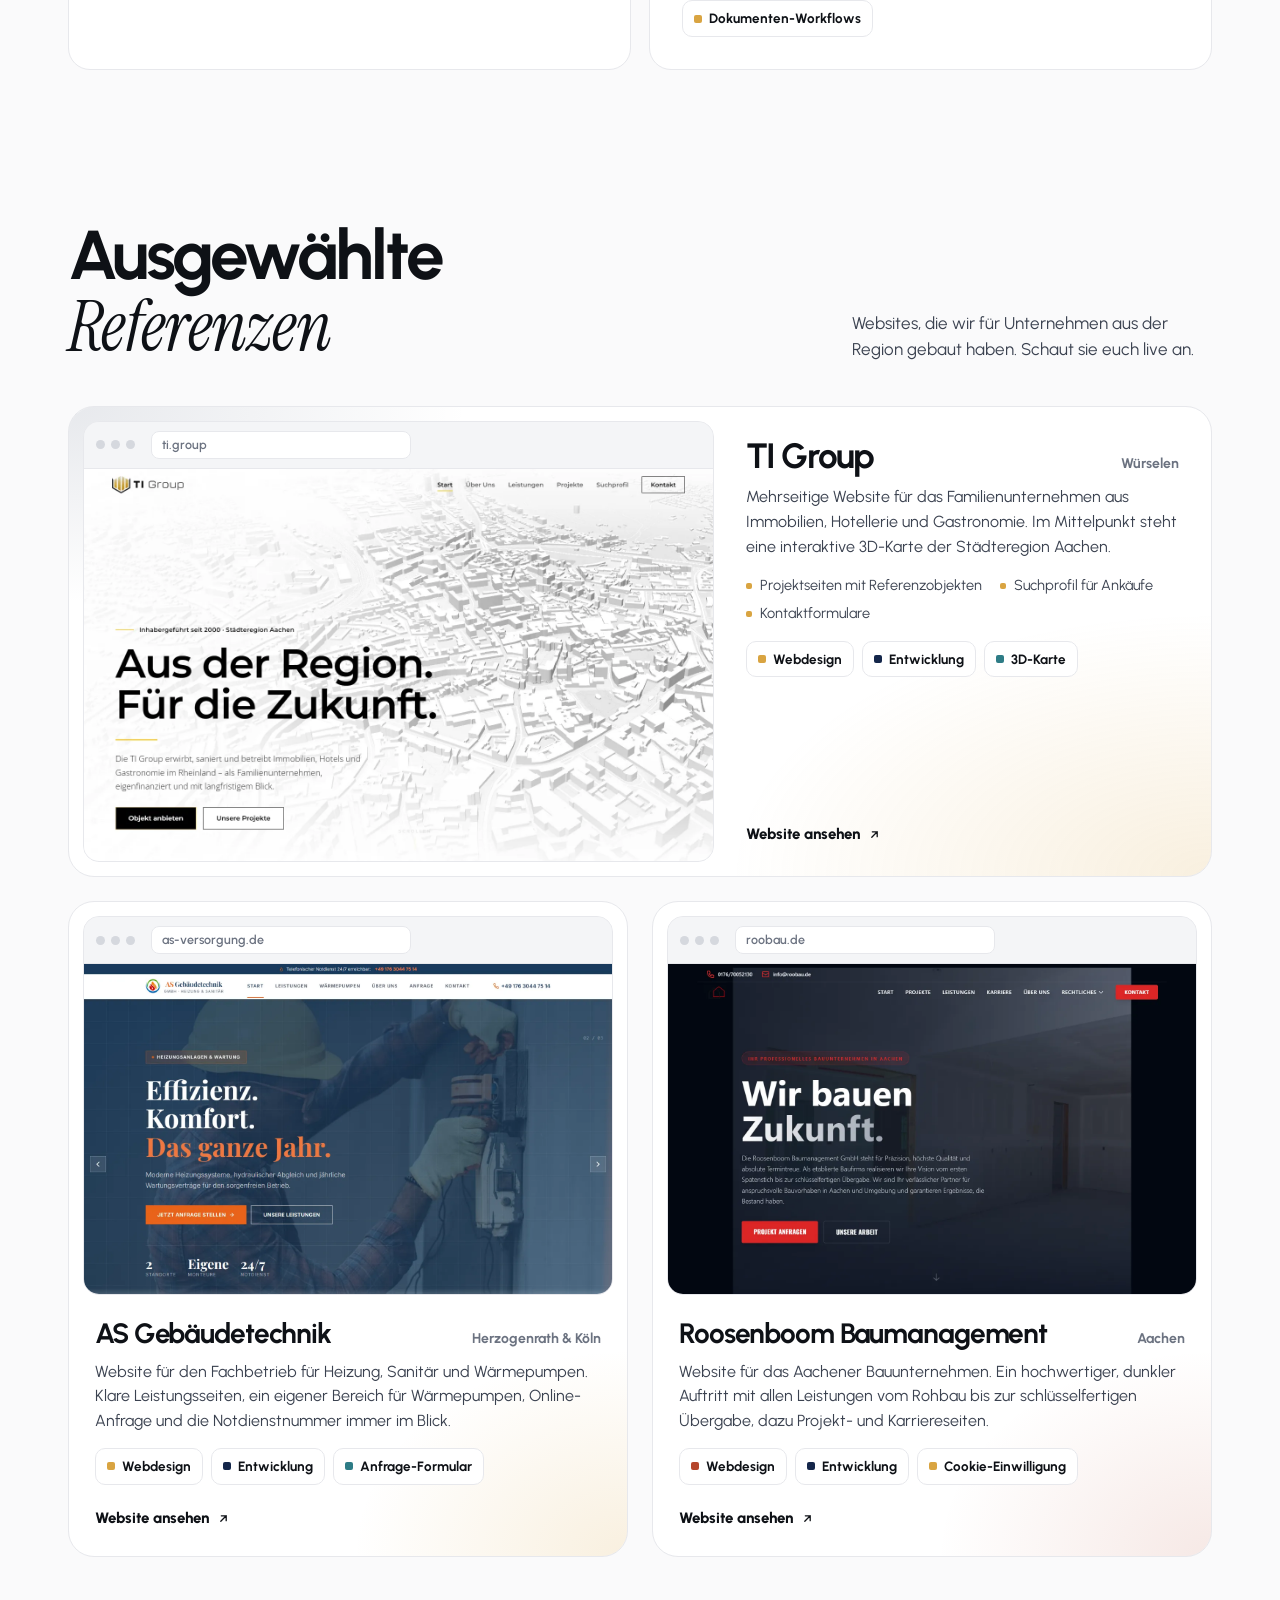
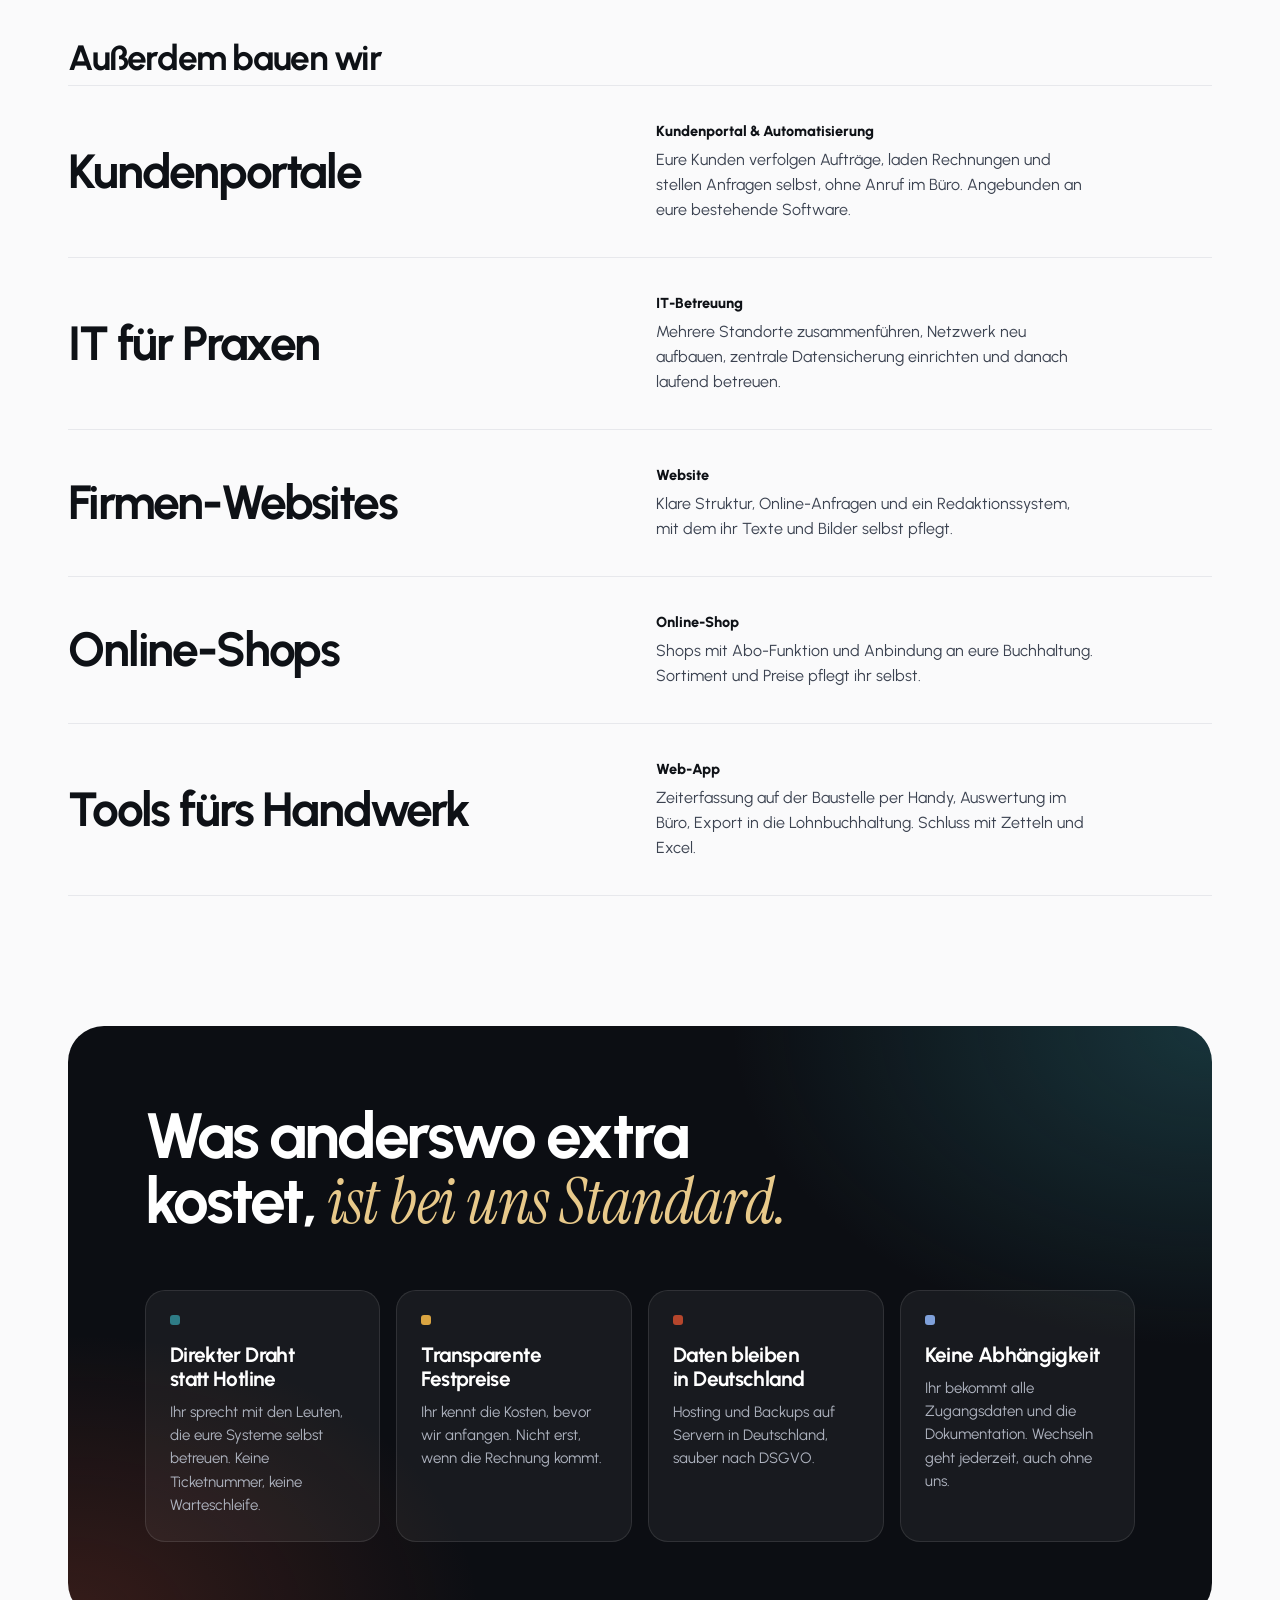
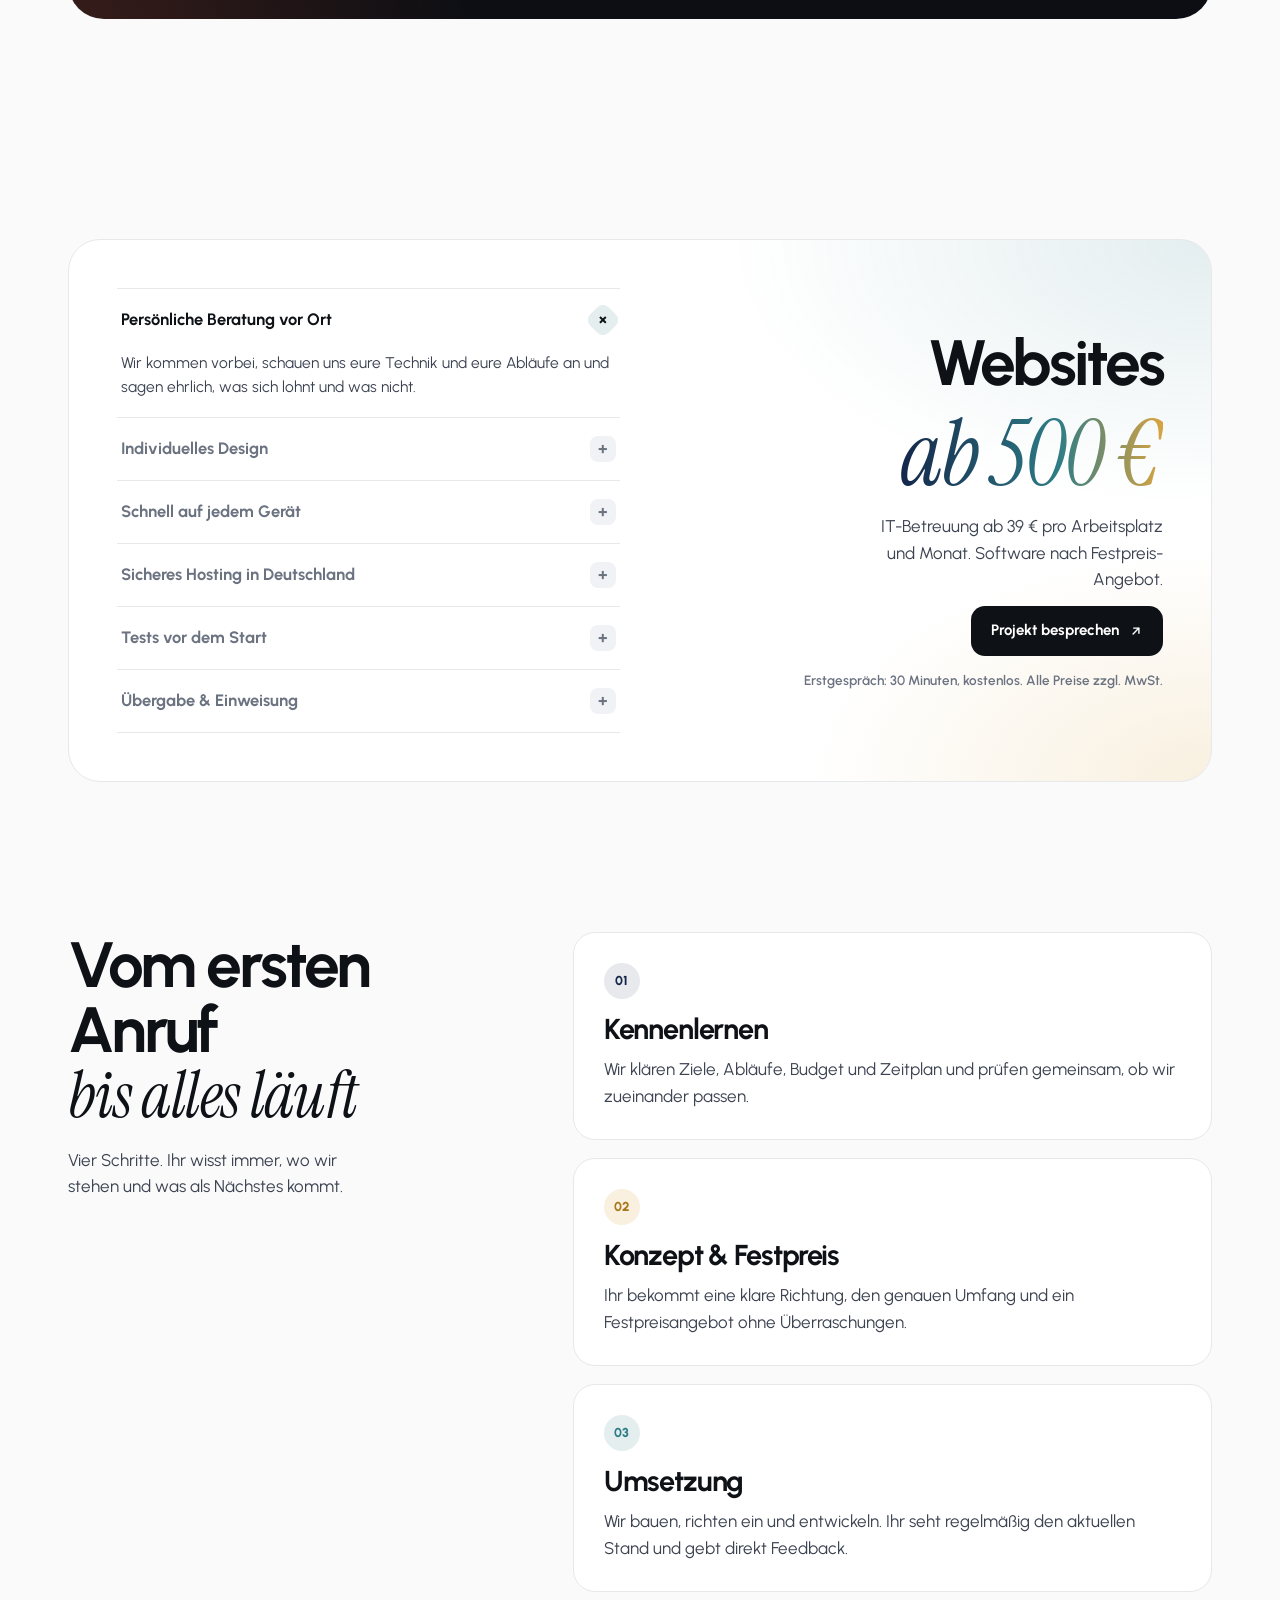
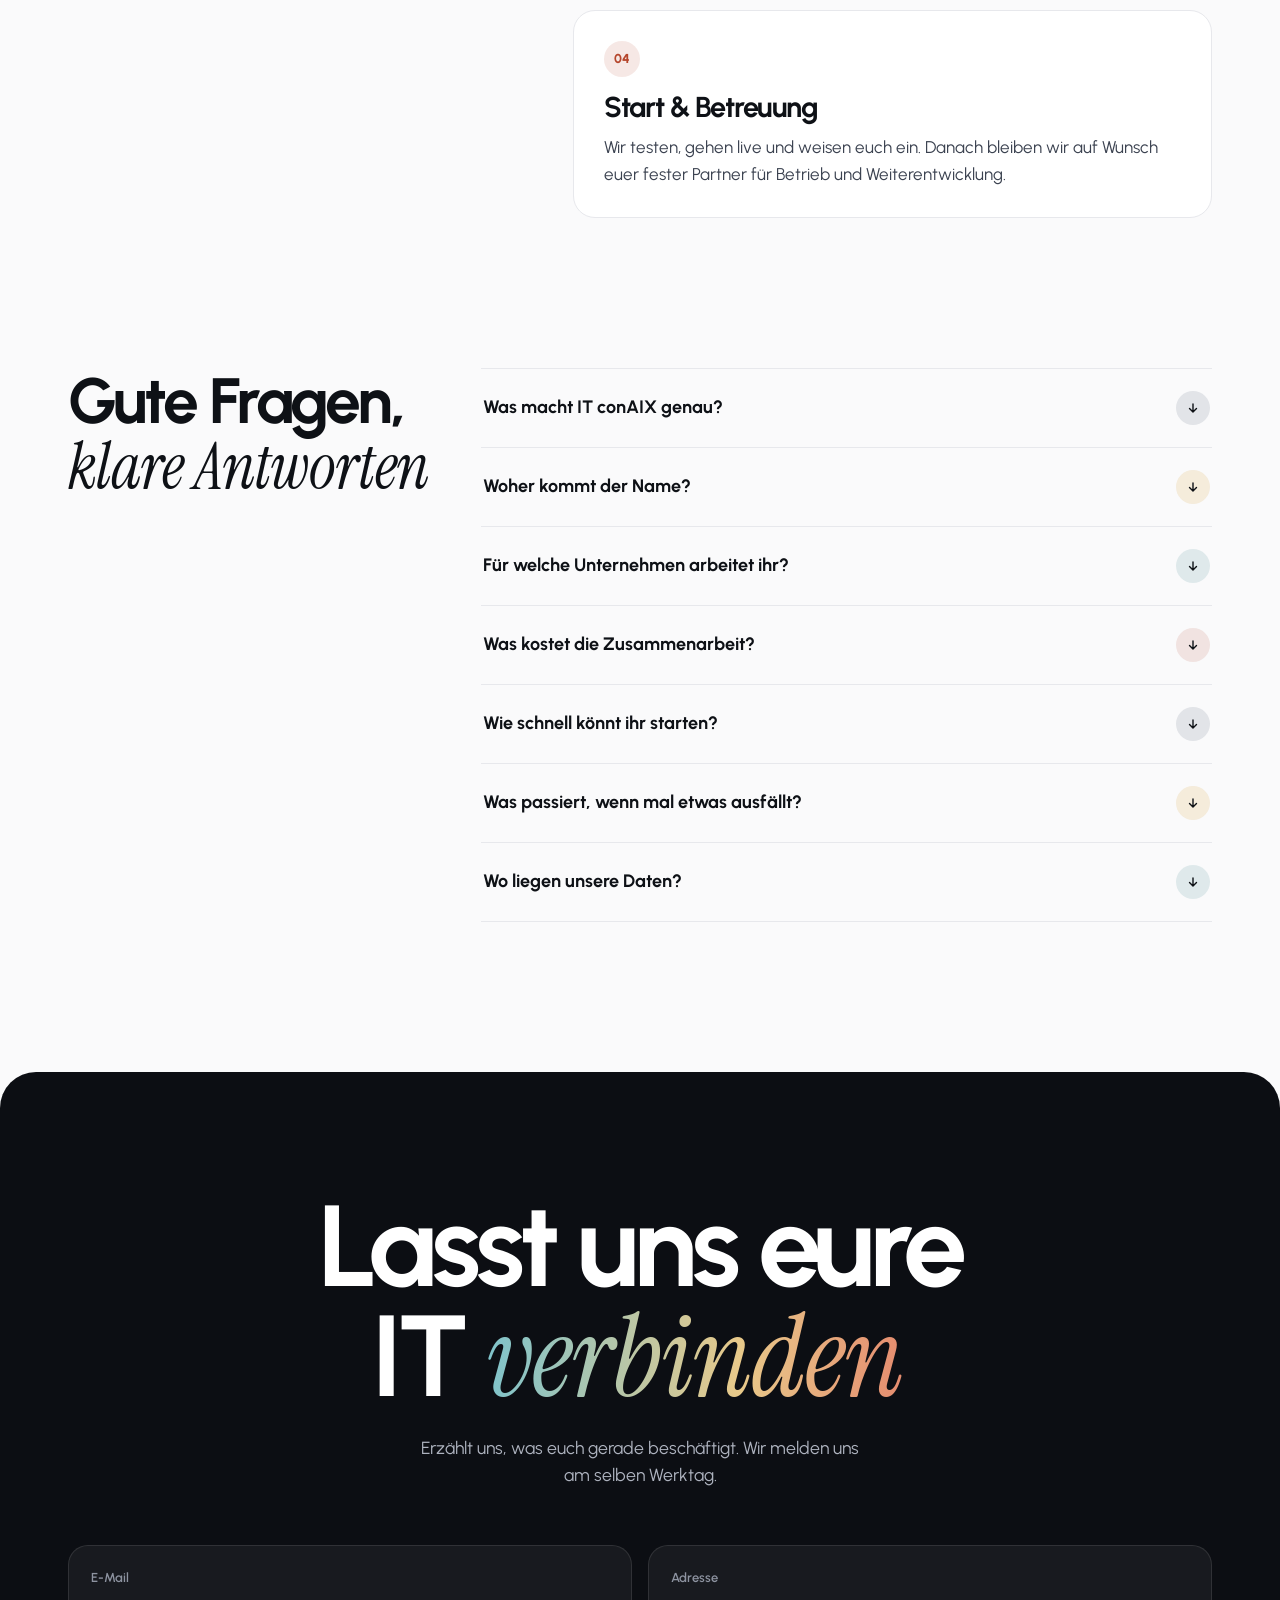
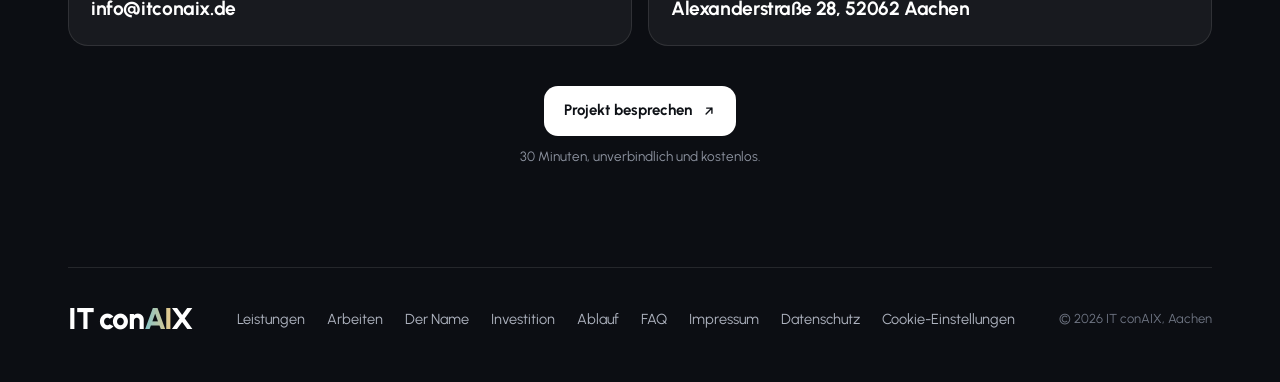
==== commit 5577aeb6: "Referenz TI Group (ti.group) als große Karte oben Co-Authored-By: Claude Opus 5.5 <noreply@anthropic" ====
--- a/index.html
+++ b/index.html
@@ -195,6 +195,14 @@
   .ref::before{content:"";position:absolute;inset:0;pointer-events:none;z-index:0}
   .ref.r1::before{background:radial-gradient(70% 45% at 100% 100%,var(--ochre-t),transparent 70%)}
   .ref.r2::before{background:radial-gradient(70% 45% at 100% 100%,var(--brick-t),transparent 70%)}
+  .ref.r0::before{background:radial-gradient(60% 80% at 100% 100%,var(--ochre-t),transparent 70%),radial-gradient(50% 60% at 0% 0%,var(--navy-t),transparent 70%)}
+  .ref.wide{grid-column:1/-1;flex-direction:row;align-items:stretch}
+  .ref.wide .shot{flex:1.45;margin:14px 0 14px 14px}
+  .ref.wide .info{flex:1;padding:32px 32px 30px;justify-content:center}
+  .ref.wide h3{font-size:2.2rem}
+  .ref .facts{display:flex;flex-wrap:wrap;gap:6px 18px;margin:4px 0 2px;padding:0;list-style:none;font-size:14.5px;color:var(--ink-2)}
+  .ref .facts li::before{content:"";display:inline-block;width:6px;height:6px;border-radius:2px;background:var(--ochre);margin-right:8px;vertical-align:middle}
+  @media(max-width:860px){.ref.wide{flex-direction:column}.ref.wide .shot{margin:14px 14px 0}.ref.wide .info{padding:24px 26px 26px}.ref.wide h3{font-size:1.75rem}}
   .ref > *{position:relative;z-index:1}
   .ref .shot{margin:14px 14px 0;border-radius:16px;overflow:hidden;border:1px solid var(--line);background:#F1F2F5}
   .ref .bar{display:flex;align-items:center;gap:6px;padding:9px 12px;background:#F4F5F7;border-bottom:1px solid var(--line)}
@@ -507,7 +515,7 @@
           <svg width="14" height="14" viewBox="0 0 24 24" fill="none" stroke="currentColor" stroke-width="2.4" stroke-linecap="round" stroke-linejoin="round" aria-hidden="true"><path d="M7 17 17 7M8 7h9v9"/></svg></a>
         <div class="trust">
           <span class="faces" aria-hidden="true"><i style="background:linear-gradient(135deg,#14264A,#2E7C86)"></i><i style="background:linear-gradient(135deg,#D9A441,#B5462C)"></i><i style="background:linear-gradient(135deg,#2E7C86,#D9A441)"></i></span>
-          <span>Unter anderem für <b>AS Gebäudetechnik</b> und <b>Roosenboom Baumanagement</b></span>
+          <span>Unter anderem für <b>TI Group</b>, <b>AS Gebäudetechnik</b> und <b>Roosenboom</b></span>
         </div>
       </div>
     </div>
@@ -592,9 +600,27 @@
     <div class="wrap">
       <div class="head rv">
         <h2>Ausgewählte<br><span class="serif">Referenzen</span></h2>
-        <p>Zwei Websites, die wir für Unternehmen aus der Region gebaut haben. Schaut sie euch live an.</p>
+        <p>Websites, die wir für Unternehmen aus der Region gebaut haben. Schaut sie euch live an.</p>
       </div>
       <div class="refs">
+        <a class="ref r0 wide rv" href="https://ti.group" target="_blank" rel="noopener">
+          <div class="shot">
+            <div class="bar" aria-hidden="true"><i></i><i></i><i></i><span>ti.group</span></div>
+            <img src="assets/refs/ti-group.webp" width="1440" height="900" loading="lazy" decoding="async"
+              alt="Startseite von ti.group: TI Group, Immobilien, Hotellerie und Gastronomie im Rheinland, mit 3D-Karte der Region Aachen im Hintergrund">
+          </div>
+          <div class="info">
+            <div class="top"><h3>TI Group</h3><span class="where">Würselen</span></div>
+            <p>Mehrseitige Website für das Familienunternehmen aus Immobilien, Hotellerie und Gastronomie. Im Mittelpunkt steht eine interaktive 3D-Karte der Städteregion Aachen.</p>
+            <ul class="facts">
+              <li>Projektseiten mit Referenzobjekten</li>
+              <li>Suchprofil für Ankäufe</li>
+              <li>Kontaktformulare</li>
+            </ul>
+            <div class="rtags"><span class="tag"><i style="background:var(--ochre)"></i>Webdesign</span><span class="tag"><i style="background:var(--navy)"></i>Entwicklung</span><span class="tag"><i style="background:var(--teal)"></i>3D-Karte</span></div>
+            <span class="go">Website ansehen <svg width="13" height="13" viewBox="0 0 24 24" fill="none" stroke="currentColor" stroke-width="2.4" stroke-linecap="round" stroke-linejoin="round" aria-hidden="true"><path d="M7 17 17 7M8 7h9v9"/></svg></span>
+          </div>
+        </a>
         <a class="ref r1 rv" href="https://as-versorgung.de" target="_blank" rel="noopener">
           <div class="shot">
             <div class="bar" aria-hidden="true"><i></i><i></i><i></i><span>as-versorgung.de</span></div>
